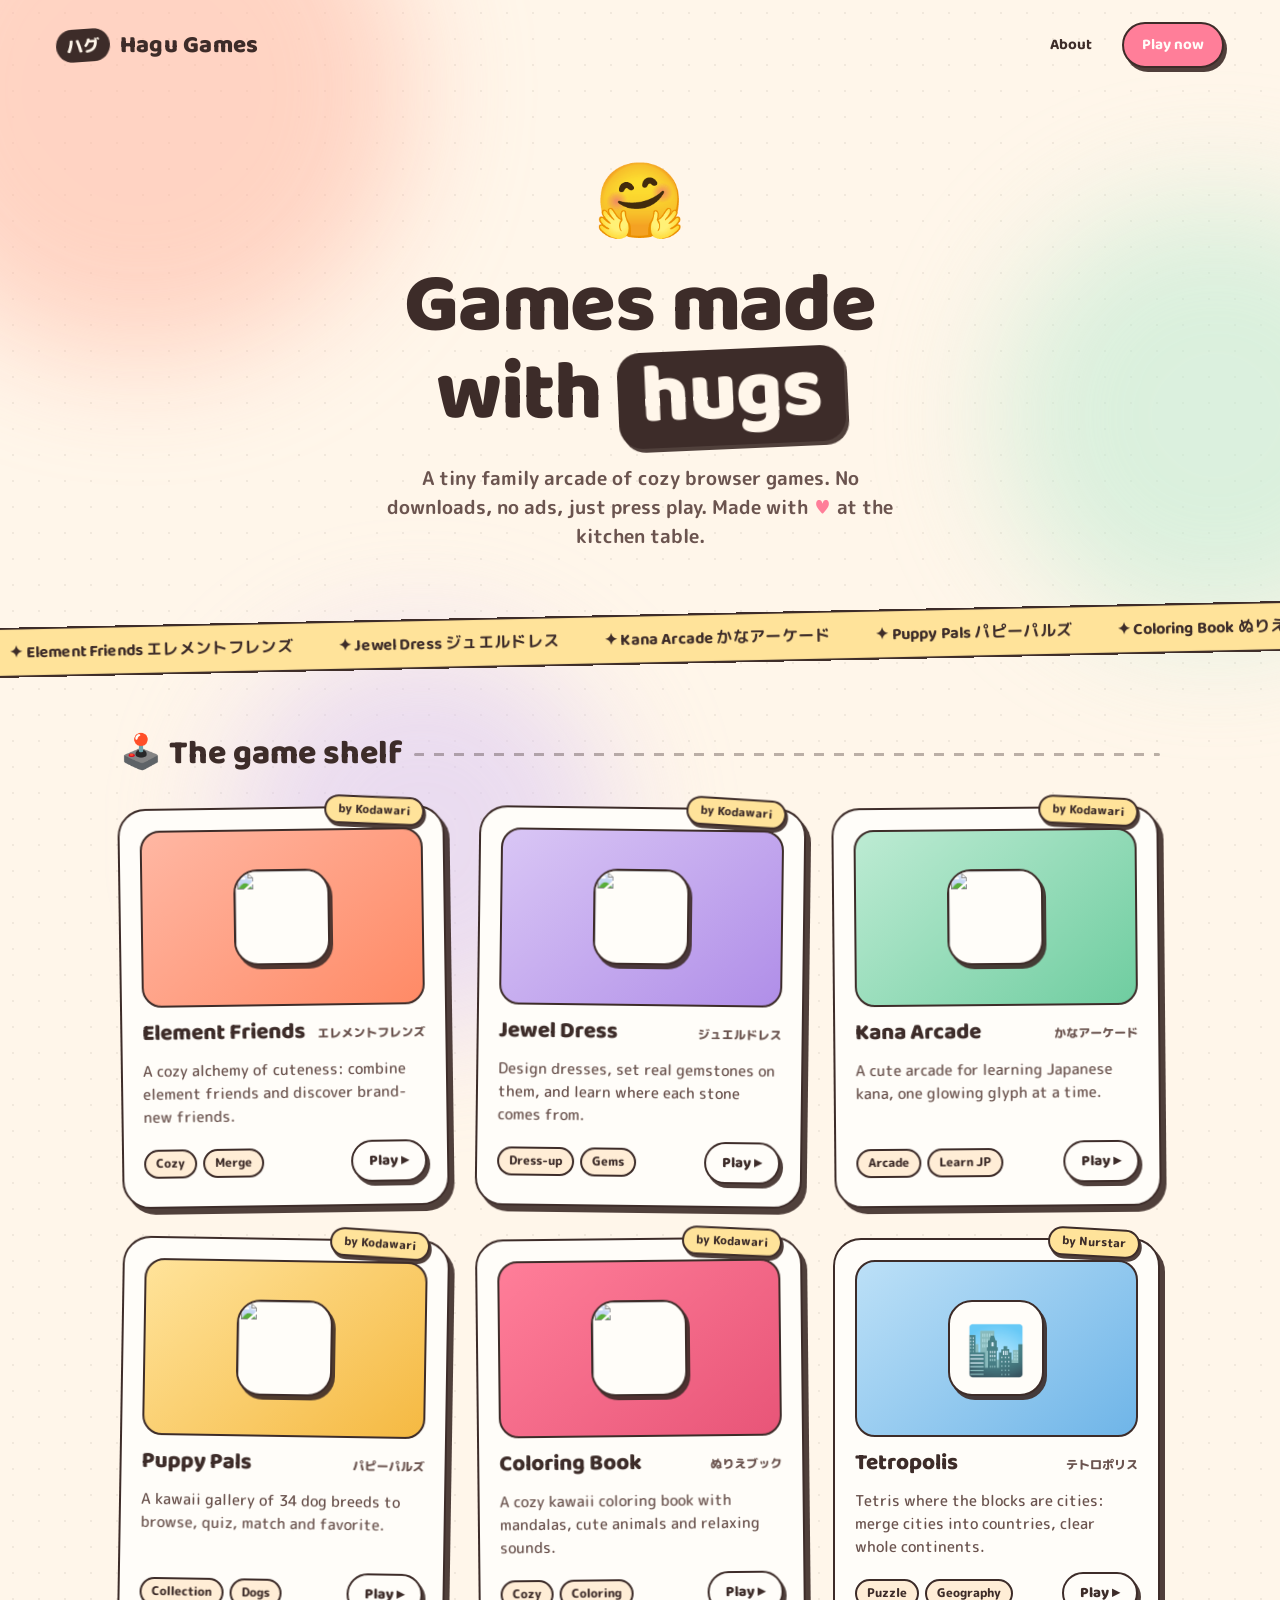
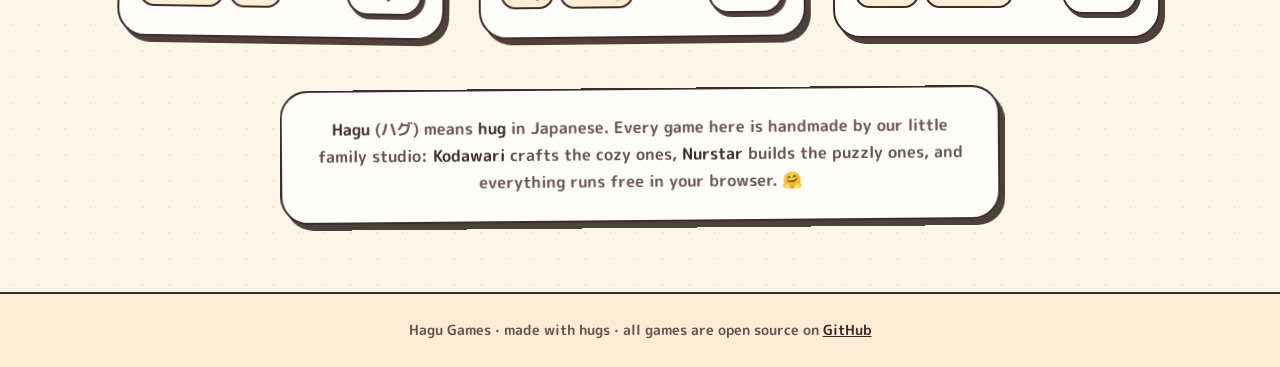
==== index.html @ d83066e5 "Update links for hagu-games repo rename Co-Authored-By: Claude Opus 5.5 <noreply@anthropic.com>" ====
<!DOCTYPE html>
<html lang="en">
<head>
  <meta charset="UTF-8">
  <meta name="viewport" content="width=device-width, initial-scale=1.0">
  <title>Hagu Games: cozy games made with hugs 🤗</title>
  <meta name="description" content="Hagu Games is a cozy arcade of family-made browser games: Element Friends, Jewel Dress, Kana Arcade, Puppy Pals and Tetropolis. Free to play, right in your browser.">
  <link rel="icon" href="data:image/svg+xml,<svg xmlns='http://www.w3.org/2000/svg' viewBox='0 0 100 100'><text y='.9em' font-size='90'>🤗</text></svg>">
  <link rel="preconnect" href="https://fonts.googleapis.com">
  <link rel="preconnect" href="https://fonts.gstatic.com" crossorigin>
  <link href="https://fonts.googleapis.com/css2?family=Baloo+2:wght@500;700;800&family=M+PLUS+Rounded+1c:wght@500;700;800&display=swap" rel="stylesheet">
  <link rel="stylesheet" href="css/style.css">
</head>
<body>
  <div class="blobs" aria-hidden="true">
    <div class="blob blob-1"></div>
    <div class="blob blob-2"></div>
    <div class="blob blob-3"></div>
  </div>

  <header class="site-head">
    <a class="wordmark" href="./">
      <span class="jp">ハグ</span>
      <span class="en">Hagu Games</span>
    </a>
    <nav class="head-links">
      <a class="btn ghost hide-sm" href="#about">About</a>
      <a class="btn primary" href="#games">Play&nbsp;now</a>
    </nav>
  </header>

  <main>
    <section class="hero">
      <span class="mascot" aria-hidden="true">🤗</span>
      <h1>Games made<br>with <span class="hug">hugs</span></h1>
      <p class="tagline">
        A tiny family arcade of cozy browser games. No downloads, no ads,
        just press play. Made with <span class="heart">♥</span> at the kitchen table.
      </p>
    </section>

    <div class="marquee" aria-hidden="true">
      <div class="marquee-track" id="marquee-track">
        <!-- filled by JS, duplicated for a seamless loop -->
      </div>
    </div>

    <section class="shelf" id="games">
      <h2 class="shelf-title">🕹️ The game shelf</h2>
      <div class="grid" id="game-grid">
        <!-- cards rendered by JS from js/games.js -->
      </div>
    </section>

    <section class="about" id="about">
      <div class="bubble">
        <strong>Hagu</strong> (ハグ) means <strong>hug</strong> in Japanese.
        Every game here is handmade by our little family studio:
        <strong>Kodawari</strong> crafts the cozy ones, <strong>Nurstar</strong>
        builds the puzzly ones, and everything runs free in your browser. 🤗
      </div>
    </section>
  </main>

  <footer>
    Hagu Games · made with hugs · all games are open source on
    <a href="https://github.com/NurstarK/hagu-games">GitHub</a>
  </footer>

  <script src="js/games.js"></script>
  <script>
    // Render game cards
    const grid = document.getElementById("game-grid");
    grid.innerHTML = HAGU_GAMES.map(g => `
      <a class="card" href="play.html?g=${g.slug}" aria-label="Play ${g.title}">
        <span class="maker-ribbon">by ${g.maker}</span>
        <div class="card-art ${g.accent}">
          ${g.icon
            ? `<img src="${g.icon}" alt="" loading="lazy" width="96" height="96">`
            : `<div class="emblem" aria-hidden="true">${g.emoji}</div>`}
        </div>
        <div class="card-head">
          <span class="card-title">${g.title}</span>
          <span class="card-jp">${g.jp}</span>
        </div>
        <p class="card-blurb">${g.blurb}</p>
        <div class="card-foot">
          <span class="tags">${g.tags.map(t => `<span class="tag">${t}</span>`).join("")}</span>
          <span class="play-pill">Play ▸</span>
        </div>
      </a>
    `).join("");

    // Marquee: game titles on a loop (duplicated for seamless scroll)
    const names = HAGU_GAMES.map(g => `<span>✦ ${g.title} ${g.jp}</span>`).join("");
    document.getElementById("marquee-track").innerHTML = names + names + names + names;
  </script>
</body>
</html>
---- css/style.css ----
/* ---------------------------------------------------------------
   Hagu Games: kawaii sticker arcade
   Warm paper, cocoa outlines, die-cut sticker cards, bouncy motion
   --------------------------------------------------------------- */

:root {
  --paper: #FFF6EA;
  --paper-deep: #FFEDD6;
  --cocoa: #3D2C29;
  --cocoa-soft: #6B544F;
  --white: #FFFDF9;

  --peach: #FFB7A3;
  --peach-deep: #FF8A66;
  --lilac: #D9C6F5;
  --lilac-deep: #B08EE8;
  --mint: #BDEBD3;
  --mint-deep: #6FCDA0;
  --butter: #FFE39A;
  --butter-deep: #F5B942;
  --sky: #BCE0F7;
  --sky-deep: #6FB5E8;
  --rose: #FF7E99;
  --rose-deep: #E85578;

  --radius-xl: 28px;
  --radius-lg: 20px;
  --radius-md: 14px;

  --font-display: "Baloo 2", "M PLUS Rounded 1c", cursive;
  --font-body: "M PLUS Rounded 1c", "Baloo 2", sans-serif;

  --sticker-border: 2.5px solid var(--cocoa);
  --sticker-shadow: 5px 6px 0 rgba(61, 44, 41, 0.9);
  --sticker-shadow-sm: 3px 4px 0 rgba(61, 44, 41, 0.9);
}

* { margin: 0; padding: 0; box-sizing: border-box; }

html { scroll-behavior: smooth; }

body {
  font-family: var(--font-body);
  background-color: var(--paper);
  color: var(--cocoa);
  min-height: 100vh;
  overflow-x: hidden;
  /* soft dot-grid paper texture */
  background-image:
    radial-gradient(rgba(61, 44, 41, 0.07) 1.2px, transparent 1.2px);
  background-size: 26px 26px;
}

::selection { background: var(--butter); color: var(--cocoa); }

/* ---------- floating pastel blobs (atmosphere) ---------- */
.blobs { position: fixed; inset: 0; pointer-events: none; z-index: 0; }
.blob {
  position: absolute;
  border-radius: 50%;
  filter: blur(60px);
  opacity: 0.55;
  animation: drift 16s ease-in-out infinite alternate;
}
.blob-1 { width: 42vw; height: 42vw; background: var(--peach);  top: -14vw; left: -10vw; }
.blob-2 { width: 34vw; height: 34vw; background: var(--mint);   top: 22vh;  right: -12vw; animation-delay: -5s; }
.blob-3 { width: 30vw; height: 30vw; background: var(--lilac);  bottom: -10vw; left: 18vw;  animation-delay: -9s; }

@keyframes drift {
  from { transform: translate(0, 0) scale(1); }
  to   { transform: translate(4vw, -3vh) scale(1.12); }
}

main, header.site-head, footer { position: relative; z-index: 1; }

/* ---------- header ---------- */
.site-head {
  display: flex;
  align-items: center;
  justify-content: space-between;
  gap: 16px;
  padding: 22px clamp(18px, 5vw, 56px);
}

.wordmark {
  display: inline-flex;
  align-items: baseline;
  gap: 10px;
  text-decoration: none;
  color: var(--cocoa);
}
.wordmark .jp {
  font-family: var(--font-body);
  font-weight: 800;
  font-size: 1.05rem;
  background: var(--cocoa);
  color: var(--paper);
  padding: 4px 10px;
  border-radius: 999px;
  transform: rotate(-4deg);
}
.wordmark .en {
  font-family: var(--font-display);
  font-weight: 800;
  font-size: 1.5rem;
  letter-spacing: 0.01em;
}

.head-links { display: flex; gap: 10px; }

/* ---------- buttons & chips ---------- */
.btn {
  font-family: var(--font-display);
  font-weight: 700;
  font-size: 0.95rem;
  color: var(--cocoa);
  background: var(--white);
  border: var(--sticker-border);
  border-radius: 999px;
  padding: 9px 18px;
  text-decoration: none;
  box-shadow: var(--sticker-shadow-sm);
  cursor: pointer;
  display: inline-flex;
  align-items: center;
  gap: 8px;
  transition: transform 0.14s ease, box-shadow 0.14s ease, background 0.14s ease;
  user-select: none;
}
.btn:hover { transform: translate(-1px, -2px); box-shadow: 5px 6px 0 rgba(61,44,41,0.9); }
.btn:active { transform: translate(2px, 3px); box-shadow: 1px 1px 0 rgba(61,44,41,0.9); }
.btn.primary { background: var(--rose); color: var(--white); }
.btn.ghost { background: transparent; box-shadow: none; border-color: transparent; }
.btn.ghost:hover { border-color: var(--cocoa); background: var(--white); box-shadow: var(--sticker-shadow-sm); }

/* ---------- hero ---------- */
.hero {
  text-align: center;
  padding: clamp(28px, 6vh, 72px) 20px 20px;
}

.hero .mascot {
  font-size: clamp(3rem, 7vw, 4.6rem);
  display: inline-block;
  animation: bounce-in 0.9s cubic-bezier(0.34, 1.56, 0.64, 1) both,
             float 3.4s ease-in-out 1s infinite;
}

.hero h1 {
  font-family: var(--font-display);
  font-weight: 800;
  font-size: clamp(2.6rem, 8vw, 5.2rem);
  line-height: 1.02;
  letter-spacing: -0.015em;
  margin-top: 10px;
}
.hero h1 .hug {
  display: inline-block;
  background: var(--cocoa);
  color: var(--paper);
  padding: 0.04em 0.28em 0.1em;
  border-radius: 0.28em;
  transform: rotate(-2.5deg);
  box-shadow: var(--sticker-shadow-sm);
}

.hero .tagline {
  margin: 18px auto 0;
  max-width: 34rem;
  font-weight: 700;
  font-size: clamp(1rem, 2.4vw, 1.2rem);
  color: var(--cocoa-soft);
}

.hero .tagline .heart { color: var(--rose); }

@keyframes bounce-in {
  0%   { transform: scale(0) rotate(-20deg); opacity: 0; }
  60%  { transform: scale(1.15) rotate(6deg); opacity: 1; }
  100% { transform: scale(1) rotate(0); }
}
@keyframes float {
  0%, 100% { transform: translateY(0) rotate(-2deg); }
  50%      { transform: translateY(-9px) rotate(3deg); }
}

/* ---------- marquee strip ---------- */
.marquee {
  margin: clamp(26px, 5vh, 48px) 0 0;
  border-top: var(--sticker-border);
  border-bottom: var(--sticker-border);
  background: var(--butter);
  overflow: hidden;
  white-space: nowrap;
  transform: rotate(-1.2deg) scale(1.02);
}
.marquee-track {
  display: inline-block;
  padding: 10px 0;
  font-family: var(--font-display);
  font-weight: 700;
  font-size: 1rem;
  animation: scroll-x 26s linear infinite;
}
.marquee-track span { margin: 0 22px; }
@keyframes scroll-x {
  from { transform: translateX(0); }
  to   { transform: translateX(-50%); }
}

/* ---------- game grid ---------- */
.shelf {
  max-width: 1120px;
  margin: 0 auto;
  padding: clamp(36px, 7vh, 72px) clamp(18px, 4vw, 40px) 40px;
}

.shelf-title {
  font-family: var(--font-display);
  font-weight: 800;
  font-size: clamp(1.5rem, 3.4vw, 2.1rem);
  display: flex;
  align-items: center;
  gap: 12px;
  margin-bottom: 26px;
}
.shelf-title::after {
  content: "";
  flex: 1;
  height: 3px;
  border-radius: 3px;
  background: repeating-linear-gradient(90deg, var(--cocoa) 0 10px, transparent 10px 20px);
  opacity: 0.35;
}

.grid {
  display: grid;
  grid-template-columns: repeat(auto-fill, minmax(300px, 1fr));
  gap: clamp(20px, 3vw, 30px);
}

/* ---------- sticker card ---------- */
.card {
  position: relative;
  background: var(--white);
  border: var(--sticker-border);
  border-radius: var(--radius-xl);
  box-shadow: var(--sticker-shadow);
  padding: 20px 20px 22px;
  display: flex;
  flex-direction: column;
  gap: 14px;
  text-decoration: none;
  color: var(--cocoa);
  transition: transform 0.18s cubic-bezier(0.34, 1.56, 0.64, 1), box-shadow 0.18s ease;
  animation: card-in 0.7s cubic-bezier(0.34, 1.56, 0.64, 1) both;
}
.grid .card:nth-child(1) { animation-delay: 0.05s; transform: rotate(-0.8deg); }
.grid .card:nth-child(2) { animation-delay: 0.12s; transform: rotate(0.7deg); }
.grid .card:nth-child(3) { animation-delay: 0.19s; transform: rotate(-0.5deg); }
.grid .card:nth-child(4) { animation-delay: 0.26s; transform: rotate(0.9deg); }
.grid .card:nth-child(5) { animation-delay: 0.33s; transform: rotate(-0.6deg); }

@keyframes card-in {
  from { opacity: 0; translate: 0 26px; scale: 0.94; }
  to   { opacity: 1; translate: 0 0;    scale: 1; }
}

.card:hover {
  transform: translateY(-6px) rotate(0deg) scale(1.015);
  box-shadow: 8px 10px 0 rgba(61, 44, 41, 0.9);
}
.card:hover .card-art img,
.card:hover .card-art .emblem { transform: scale(1.06) rotate(-2deg); }
.card:hover .play-pill { background: var(--rose); color: var(--white); }

.card-art {
  border: var(--sticker-border);
  border-radius: var(--radius-lg);
  aspect-ratio: 16 / 10;
  display: grid;
  place-items: center;
  overflow: hidden;
  position: relative;
}
.card-art.peach  { background: linear-gradient(140deg, var(--peach),  var(--peach-deep)); }
.card-art.lilac  { background: linear-gradient(140deg, var(--lilac),  var(--lilac-deep)); }
.card-art.mint   { background: linear-gradient(140deg, var(--mint),   var(--mint-deep)); }
.card-art.butter { background: linear-gradient(140deg, var(--butter), var(--butter-deep)); }
.card-art.sky    { background: linear-gradient(140deg, var(--sky),    var(--sky-deep)); }
.card-art.rose   { background: linear-gradient(140deg, var(--rose),   var(--rose-deep)); }

.card-art::before { /* subtle shine sweep */
  content: "";
  position: absolute;
  inset: 0;
  background: linear-gradient(115deg, transparent 42%, rgba(255,255,255,0.45) 50%, transparent 58%);
  transform: translateX(-120%);
  transition: transform 0.5s ease;
}
.card:hover .card-art::before { transform: translateX(120%); }

.card-art img {
  width: 96px;
  height: 96px;
  border-radius: 24px;
  border: var(--sticker-border);
  box-shadow: var(--sticker-shadow-sm);
  background: var(--white);
  transition: transform 0.25s cubic-bezier(0.34, 1.56, 0.64, 1);
}
.card-art .emblem {
  width: 96px;
  height: 96px;
  border-radius: 24px;
  border: var(--sticker-border);
  box-shadow: var(--sticker-shadow-sm);
  background: var(--white);
  display: grid;
  place-items: center;
  font-size: 3rem;
  transition: transform 0.25s cubic-bezier(0.34, 1.56, 0.64, 1);
}

.card-head { display: flex; align-items: baseline; justify-content: space-between; gap: 10px; }
.card-title {
  font-family: var(--font-display);
  font-weight: 800;
  font-size: 1.4rem;
  line-height: 1.1;
}
.card-jp {
  font-size: 0.78rem;
  font-weight: 800;
  color: var(--cocoa-soft);
  white-space: nowrap;
}

.card-blurb {
  font-size: 0.93rem;
  font-weight: 500;
  line-height: 1.55;
  color: var(--cocoa-soft);
  flex: 1;
}

.card-foot { display: flex; align-items: center; justify-content: space-between; gap: 10px; }

.tags { display: flex; gap: 6px; flex-wrap: wrap; }
.tag {
  font-size: 0.72rem;
  font-weight: 800;
  padding: 4px 10px;
  border-radius: 999px;
  border: 2px solid var(--cocoa);
  background: var(--paper-deep);
}

.play-pill {
  font-family: var(--font-display);
  font-weight: 800;
  font-size: 0.92rem;
  border: var(--sticker-border);
  border-radius: 999px;
  padding: 7px 16px;
  background: var(--white);
  box-shadow: var(--sticker-shadow-sm);
  transition: background 0.15s ease, color 0.15s ease;
  white-space: nowrap;
}

.maker-ribbon {
  position: absolute;
  top: -12px;
  right: 18px;
  font-size: 0.72rem;
  font-weight: 800;
  padding: 4px 12px;
  border-radius: 999px;
  border: 2px solid var(--cocoa);
  background: var(--butter);
  box-shadow: 2px 3px 0 rgba(61,44,41,0.9);
  transform: rotate(3deg);
}

/* ---------- about strip ---------- */
.about {
  max-width: 760px;
  margin: 0 auto;
  padding: 10px 20px 70px;
  text-align: center;
}
.about .bubble {
  display: inline-block;
  background: var(--white);
  border: var(--sticker-border);
  border-radius: var(--radius-xl);
  box-shadow: var(--sticker-shadow);
  padding: 24px 30px;
  font-weight: 700;
  line-height: 1.7;
  color: var(--cocoa-soft);
  transform: rotate(-0.5deg);
}
.about .bubble strong { color: var(--cocoa); }

/* ---------- footer ---------- */
footer {
  border-top: var(--sticker-border);
  background: var(--paper-deep);
  padding: 26px 20px;
  text-align: center;
  font-weight: 700;
  font-size: 0.9rem;
  color: var(--cocoa-soft);
}
footer a { color: var(--cocoa); }

/* =========================================================
   PLAYER PAGE
   ========================================================= */
.player-body {
  display: flex;
  flex-direction: column;
  height: 100vh;
  height: 100dvh;
  background: var(--paper);
}

.player-bar {
  display: flex;
  align-items: center;
  gap: 14px;
  padding: 10px clamp(12px, 3vw, 24px);
  border-bottom: var(--sticker-border);
  background: var(--paper-deep);
  flex-wrap: wrap;
}
.player-bar .spacer { flex: 1; }
.player-bar .now-playing {
  display: flex;
  align-items: baseline;
  gap: 10px;
  min-width: 0;
}
.player-bar .now-playing .t {
  font-family: var(--font-display);
  font-weight: 800;
  font-size: 1.15rem;
  white-space: nowrap;
  overflow: hidden;
  text-overflow: ellipsis;
}
.player-bar .now-playing .jp {
  font-size: 0.78rem;
  font-weight: 800;
  color: var(--cocoa-soft);
  white-space: nowrap;
}

.player-stage {
  flex: 1;
  padding: clamp(8px, 1.6vw, 18px);
  display: flex;
}
.player-frame-wrap {
  flex: 1;
  border: var(--sticker-border);
  border-radius: var(--radius-lg);
  overflow: hidden;
  background: var(--white);
  box-shadow: var(--sticker-shadow);
  position: relative;
}
.player-frame-wrap iframe {
  position: absolute;
  inset: 0;
  width: 100%;
  height: 100%;
  border: 0;
}

.player-loading {
  position: absolute;
  inset: 0;
  display: grid;
  place-items: center;
  background: var(--paper);
  font-family: var(--font-display);
  font-weight: 800;
  font-size: 1.1rem;
  gap: 0;
  transition: opacity 0.4s ease;
}
.player-loading.done { opacity: 0; pointer-events: none; }
.player-loading .spin {
  font-size: 2.4rem;
  display: inline-block;
  animation: float 1.6s ease-in-out infinite;
  margin-right: 10px;
}

/* ---------- misc / responsive ---------- */
@media (max-width: 560px) {
  .head-links .hide-sm { display: none; }
  .maker-ribbon { right: 12px; }
}

@media (prefers-reduced-motion: reduce) {
  *, *::before, *::after {
    animation-duration: 0.01ms !important;
    animation-iteration-count: 1 !important;
    transition-duration: 0.01ms !important;
  }
}
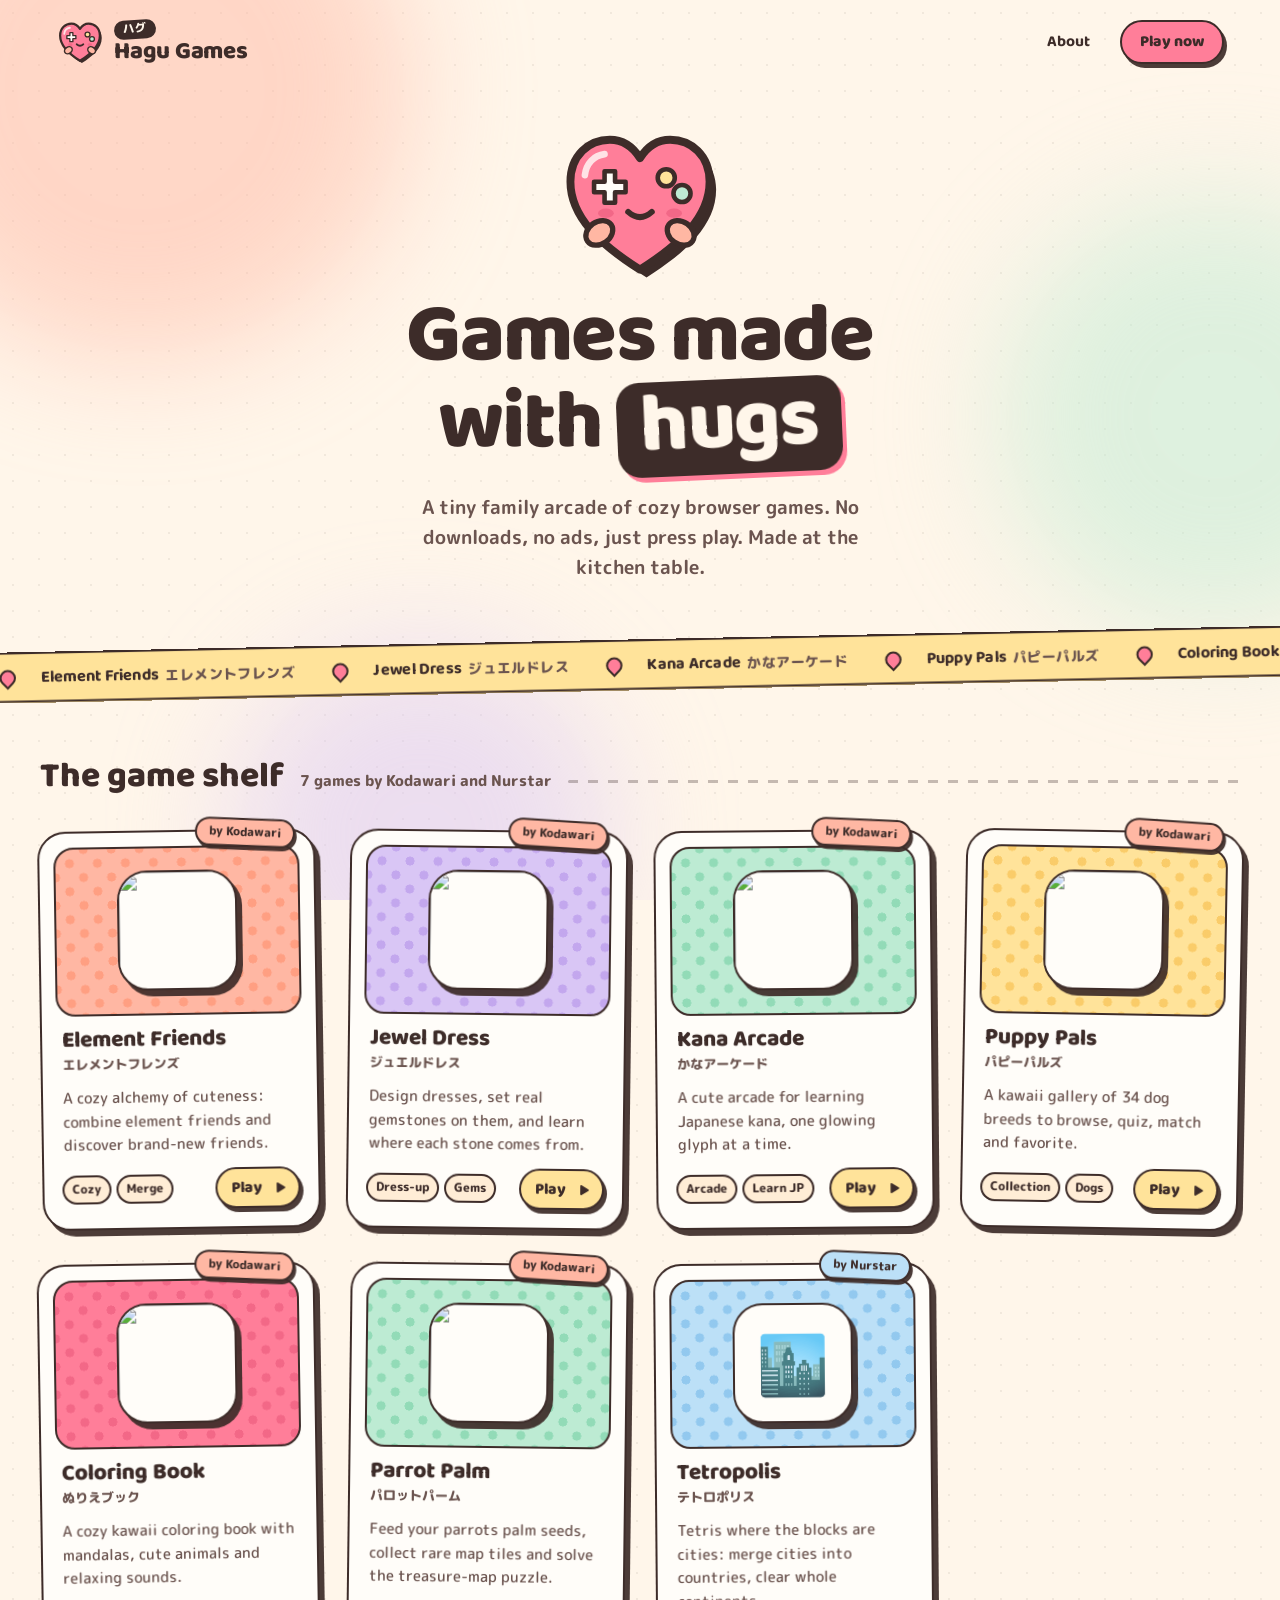
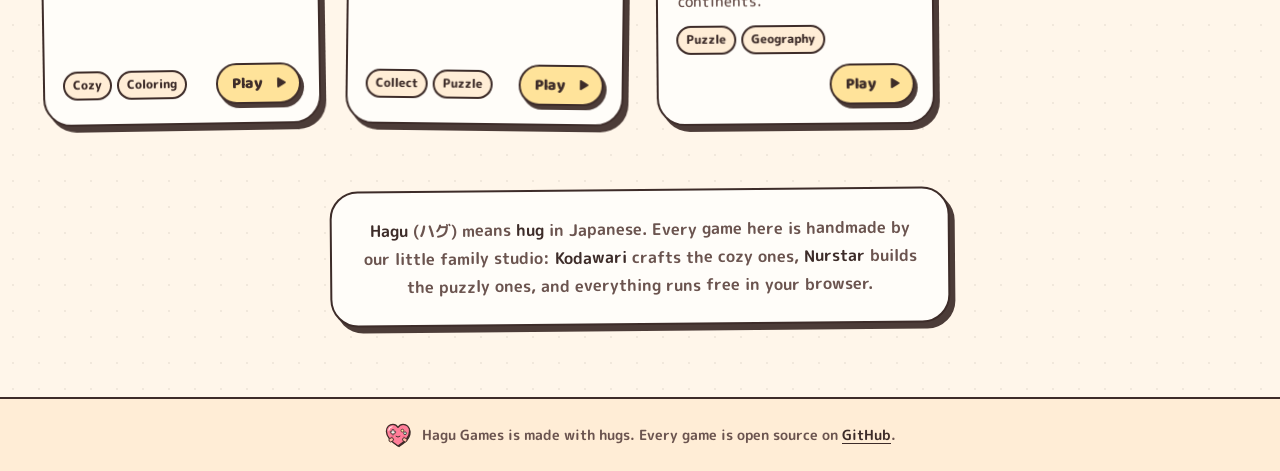
==== commit 7ea5282d: "Redesign the lobby around the new mark Logo lockup in the header and hero, polka-dot card art with b" ====
--- a/index.html
+++ b/index.html
@@ -3,15 +3,35 @@
 <head>
   <meta charset="UTF-8">
   <meta name="viewport" content="width=device-width, initial-scale=1.0">
-  <title>Hagu Games: cozy games made with hugs 🤗</title>
-  <meta name="description" content="Hagu Games is a cozy arcade of family-made browser games: Element Friends, Jewel Dress, Kana Arcade, Puppy Pals and Tetropolis. Free to play, right in your browser.">
-  <link rel="icon" href="data:image/svg+xml,<svg xmlns='http://www.w3.org/2000/svg' viewBox='0 0 100 100'><text y='.9em' font-size='90'>🤗</text></svg>">
+  <title>Hagu Games: cozy games made with hugs</title>
+  <meta name="description" content="Hagu Games is a cozy arcade of family-made browser games: Element Friends, Jewel Dress, Kana Arcade, Puppy Pals, Coloring Book, Parrot Palm and Tetropolis. Free to play, right in your browser.">
+  <meta name="theme-color" content="#FFF6EA">
+  <link rel="canonical" href="https://hagugames.com/">
+
+  <meta property="og:type" content="website">
+  <meta property="og:site_name" content="Hagu Games">
+  <meta property="og:title" content="Hagu Games: cozy games made with hugs">
+  <meta property="og:description" content="A tiny family arcade of cozy browser games. No downloads, no ads, just press play.">
+  <meta property="og:url" content="https://hagugames.com/">
+  <meta property="og:image" content="https://hagugames.com/img/og.png">
+  <meta property="og:image:width" content="1200">
+  <meta property="og:image:height" content="630">
+  <meta name="twitter:card" content="summary_large_image">
+
+  <link rel="icon" href="img/favicon.svg" type="image/svg+xml">
+  <link rel="icon" href="img/favicon-32.png" sizes="32x32" type="image/png">
+  <link rel="apple-touch-icon" href="img/apple-touch-icon.png">
+  <link rel="manifest" href="site.webmanifest">
+
   <link rel="preconnect" href="https://fonts.googleapis.com">
   <link rel="preconnect" href="https://fonts.gstatic.com" crossorigin>
-  <link href="https://fonts.googleapis.com/css2?family=Baloo+2:wght@500;700;800&family=M+PLUS+Rounded+1c:wght@500;700;800&display=swap" rel="stylesheet">
+  <link href="https://fonts.googleapis.com/css2?family=Baloo+2:wght@700;800&family=M+PLUS+Rounded+1c:wght@500;700;800&display=swap" rel="stylesheet">
   <link rel="stylesheet" href="css/style.css">
+  <link rel="preload" href="img/logo.svg" as="image" type="image/svg+xml">
 </head>
 <body>
+  <a class="skip-link" href="#games">Skip to the games</a>
+
   <div class="blobs" aria-hidden="true">
     <div class="blob blob-1"></div>
     <div class="blob blob-2"></div>
@@ -19,81 +39,100 @@
   </div>
 
   <header class="site-head">
-    <a class="wordmark" href="./">
-      <span class="jp">ハグ</span>
-      <span class="en">Hagu Games</span>
+    <a class="lockup" href="./" aria-label="Hagu Games home">
+      <img class="lockup-mark" src="img/logo.svg" alt="" width="48" height="48">
+      <span class="lockup-text">
+        <span class="lockup-jp" lang="ja">ハグ</span>
+        <span class="lockup-en">Hagu Games</span>
+      </span>
     </a>
-    <nav class="head-links">
+    <nav class="head-links" aria-label="Main">
       <a class="btn ghost hide-sm" href="#about">About</a>
-      <a class="btn primary" href="#games">Play&nbsp;now</a>
+      <a class="btn primary" href="#games">Play now</a>
     </nav>
   </header>
 
   <main>
-    <section class="hero">
-      <span class="mascot" aria-hidden="true">🤗</span>
-      <h1>Games made<br>with <span class="hug">hugs</span></h1>
+    <section class="hero" aria-labelledby="hero-title">
+      <img class="hero-mark" src="img/logo.svg" alt="The Hagu mark: a heart-shaped game controller giving a hug" width="168" height="168">
+      <h1 id="hero-title">Games made<br>with <span class="hug">hugs</span></h1>
       <p class="tagline">
         A tiny family arcade of cozy browser games. No downloads, no ads,
-        just press play. Made with <span class="heart">♥</span> at the kitchen table.
+        just press play. Made at the kitchen table.
       </p>
     </section>
 
-    <div class="marquee" aria-hidden="true">
-      <div class="marquee-track" id="marquee-track">
-        <!-- filled by JS, duplicated for a seamless loop -->
+    <div class="marquee-wrap" aria-hidden="true">
+      <div class="marquee">
+        <div class="marquee-track" id="marquee-track"></div>
       </div>
     </div>
 
-    <section class="shelf" id="games">
-      <h2 class="shelf-title">🕹️ The game shelf</h2>
-      <div class="grid" id="game-grid">
-        <!-- cards rendered by JS from js/games.js -->
+    <section class="shelf" id="games" aria-labelledby="shelf-title" tabindex="-1">
+      <div class="shelf-head">
+        <h2 class="shelf-title" id="shelf-title">The game shelf</h2>
+        <p class="shelf-count" id="shelf-count"></p>
       </div>
+      <ul class="grid" id="game-grid" role="list"></ul>
+      <noscript>
+        <p class="bubble noscript">The game shelf needs JavaScript to load. Turn it on and refresh to see the games.</p>
+      </noscript>
     </section>
 
-    <section class="about" id="about">
+    <section class="about" id="about" aria-label="About Hagu Games">
       <div class="bubble">
-        <strong>Hagu</strong> (ハグ) means <strong>hug</strong> in Japanese.
-        Every game here is handmade by our little family studio:
-        <strong>Kodawari</strong> crafts the cozy ones, <strong>Nurstar</strong>
-        builds the puzzly ones, and everything runs free in your browser. 🤗
+        <p>
+          <strong>Hagu</strong> (<span lang="ja">ハグ</span>) means <strong>hug</strong> in Japanese.
+          Every game here is handmade by our little family studio:
+          <strong>Kodawari</strong> crafts the cozy ones, <strong>Nurstar</strong>
+          builds the puzzly ones, and everything runs free in your browser.
+        </p>
       </div>
     </section>
   </main>
 
-  <footer>
-    Hagu Games · made with hugs · all games are open source on
-    <a href="https://github.com/NurstarK/hagu-games">GitHub</a>
+  <footer class="site-foot">
+    <img src="img/logo.svg" alt="" width="28" height="28" loading="lazy">
+    <p>Hagu Games is made with hugs. Every game is open source on
+      <a href="https://github.com/NurstarK/hagu-games">GitHub</a>.</p>
   </footer>
 
   <script src="js/games.js"></script>
   <script>
-    // Render game cards
-    const grid = document.getElementById("game-grid");
-    grid.innerHTML = HAGU_GAMES.map(g => `
-      <a class="card" href="play.html?g=${g.slug}" aria-label="Play ${g.title}">
-        <span class="maker-ribbon">by ${g.maker}</span>
-        <div class="card-art ${g.accent}">
-          ${g.icon
-            ? `<img src="${g.icon}" alt="" loading="lazy" width="96" height="96">`
-            : `<div class="emblem" aria-hidden="true">${g.emoji}</div>`}
-        </div>
-        <div class="card-head">
-          <span class="card-title">${g.title}</span>
-          <span class="card-jp">${g.jp}</span>
-        </div>
-        <p class="card-blurb">${g.blurb}</p>
-        <div class="card-foot">
-          <span class="tags">${g.tags.map(t => `<span class="tag">${t}</span>`).join("")}</span>
-          <span class="play-pill">Play ▸</span>
-        </div>
-      </a>
+    const esc = s => String(s).replace(/[&<>"']/g, c => ({ "&": "&amp;", "<": "&lt;", ">": "&gt;", '"': "&quot;", "'": "&#39;" }[c]));
+
+    // Render game cards from the registry
+    document.getElementById("game-grid").innerHTML = HAGU_GAMES.map(g => `
+      <li class="card-slot">
+        <a class="card accent-${esc(g.accent)}" href="play.html?g=${encodeURIComponent(g.slug)}">
+          <span class="maker-ribbon maker-${esc(g.maker.toLowerCase())}">by ${esc(g.maker)}</span>
+          <span class="card-art" aria-hidden="true">
+            ${g.icon
+              ? `<img src="${esc(g.icon)}" alt="" loading="lazy" decoding="async" width="120" height="120">`
+              : `<span class="emblem">${esc(g.emoji || "")}</span>`}
+          </span>
+          <span class="card-head">
+            <span class="card-title">${esc(g.title)}</span>
+            <span class="card-jp" lang="ja">${esc(g.jp)}</span>
+          </span>
+          <span class="card-blurb">${esc(g.blurb)}</span>
+          <span class="card-foot">
+            <span class="tags">${g.tags.map(t => `<span class="tag">${esc(t)}</span>`).join("")}</span>
+            <span class="play-pill">Play<span class="visually-hidden"> ${esc(g.title)}</span>
+              <svg viewBox="0 0 12 12" width="12" height="12" aria-hidden="true"><path d="M3 1.8 10 6 3 10.2Z" fill="currentColor" stroke="currentColor" stroke-width="1.6" stroke-linejoin="round"/></svg>
+            </span>
+          </span>
+        </a>
+      </li>
     `).join("");
 
-    // Marquee: game titles on a loop (duplicated for seamless scroll)
-    const names = HAGU_GAMES.map(g => `<span>✦ ${g.title} ${g.jp}</span>`).join("");
-    document.getElementById("marquee-track").innerHTML = names + names + names + names;
+    const makers = [...new Set(HAGU_GAMES.map(g => g.maker))];
+    document.getElementById("shelf-count").textContent =
+      `${HAGU_GAMES.length} games by ${makers.join(" and ")}`;
+
+    // Marquee: game titles on a loop (two copies for a seamless scroll)
+    const names = HAGU_GAMES.map(g => `<span>${esc(g.title)} <span lang="ja">${esc(g.jp)}</span></span>`).join("");
+    document.getElementById("marquee-track").innerHTML = `<span class="run">${names}</span><span class="run">${names}</span>`;
   </script>
 </body>
 </html>
--- a/css/style.css
+++ b/css/style.css
@@ -27,123 +27,176 @@
   --radius-lg: 20px;
   --radius-md: 14px;
 
-  --font-display: "Baloo 2", "M PLUS Rounded 1c", cursive;
-  --font-body: "M PLUS Rounded 1c", "Baloo 2", sans-serif;
-
+  --font-display: "Baloo 2", "M PLUS Rounded 1c", "Arial Rounded MT Bold", system-ui, sans-serif;
+  --font-body: "M PLUS Rounded 1c", "Baloo 2", "Hiragino Maru Gothic ProN", system-ui, sans-serif;
+
+  --ink: 61, 44, 41; /* cocoa as rgb for shadows */
   --sticker-border: 2.5px solid var(--cocoa);
-  --sticker-shadow: 5px 6px 0 rgba(61, 44, 41, 0.9);
-  --sticker-shadow-sm: 3px 4px 0 rgba(61, 44, 41, 0.9);
+  --sticker-shadow: 5px 6px 0 rgba(var(--ink), 0.92);
+  --sticker-shadow-sm: 3px 4px 0 rgba(var(--ink), 0.92);
+  --sticker-shadow-lg: 8px 10px 0 rgba(var(--ink), 0.92);
+
+  --bounce: cubic-bezier(0.34, 1.56, 0.64, 1);
 }
 
 * { margin: 0; padding: 0; box-sizing: border-box; }
 
-html { scroll-behavior: smooth; }
+html { scroll-behavior: smooth; overflow-x: clip; }
 
 body {
   font-family: var(--font-body);
   background-color: var(--paper);
   color: var(--cocoa);
   min-height: 100vh;
-  overflow-x: hidden;
+  overflow-x: clip;
+  -webkit-font-smoothing: antialiased;
   /* soft dot-grid paper texture */
-  background-image:
-    radial-gradient(rgba(61, 44, 41, 0.07) 1.2px, transparent 1.2px);
+  background-image: radial-gradient(rgba(var(--ink), 0.07) 1.2px, transparent 1.2px);
   background-size: 26px 26px;
 }
 
+img, svg { display: block; }
+
 ::selection { background: var(--butter); color: var(--cocoa); }
 
+/* ---------- focus & a11y helpers ---------- */
+:focus-visible {
+  outline: 3px dashed var(--cocoa);
+  outline-offset: 4px;
+  border-radius: 12px;
+}
+.shelf:focus { outline: none; }
+
+.visually-hidden {
+  position: absolute !important;
+  width: 1px; height: 1px;
+  overflow: hidden;
+  clip: rect(0 0 0 0);
+  white-space: nowrap;
+}
+
+.skip-link {
+  position: absolute;
+  left: 16px;
+  top: -60px;
+  z-index: 10;
+  font-family: var(--font-display);
+  font-weight: 800;
+  background: var(--butter);
+  color: var(--cocoa);
+  border: var(--sticker-border);
+  border-radius: 999px;
+  padding: 8px 16px;
+  box-shadow: var(--sticker-shadow-sm);
+  text-decoration: none;
+}
+.skip-link:focus { top: 14px; }
+
 /* ---------- floating pastel blobs (atmosphere) ---------- */
-.blobs { position: fixed; inset: 0; pointer-events: none; z-index: 0; }
+.blobs { position: fixed; inset: 0; pointer-events: none; z-index: 0; overflow: hidden; }
 .blob {
   position: absolute;
   border-radius: 50%;
   filter: blur(60px);
-  opacity: 0.55;
-  animation: drift 16s ease-in-out infinite alternate;
-}
-.blob-1 { width: 42vw; height: 42vw; background: var(--peach);  top: -14vw; left: -10vw; }
-.blob-2 { width: 34vw; height: 34vw; background: var(--mint);   top: 22vh;  right: -12vw; animation-delay: -5s; }
-.blob-3 { width: 30vw; height: 30vw; background: var(--lilac);  bottom: -10vw; left: 18vw;  animation-delay: -9s; }
+  opacity: 0.5;
+  animation: drift 18s ease-in-out infinite alternate;
+}
+.blob-1 { width: 42vw; height: 42vw; background: var(--peach); top: -14vw; left: -10vw; }
+.blob-2 { width: 34vw; height: 34vw; background: var(--mint);  top: 22vh;  right: -12vw; animation-delay: -5s; }
+.blob-3 { width: 30vw; height: 30vw; background: var(--lilac); bottom: -10vw; left: 18vw; animation-delay: -9s; }
 
 @keyframes drift {
   from { transform: translate(0, 0) scale(1); }
   to   { transform: translate(4vw, -3vh) scale(1.12); }
 }
 
-main, header.site-head, footer { position: relative; z-index: 1; }
-
-/* ---------- header ---------- */
+main, .site-head, .site-foot { position: relative; z-index: 1; }
+
+/* ---------- header lockup ---------- */
 .site-head {
   display: flex;
   align-items: center;
   justify-content: space-between;
   gap: 16px;
-  padding: 22px clamp(18px, 5vw, 56px);
-}
-
-.wordmark {
+  padding: 18px clamp(16px, 5vw, 56px);
+}
+
+.lockup {
   display: inline-flex;
-  align-items: baseline;
+  align-items: center;
   gap: 10px;
   text-decoration: none;
   color: var(--cocoa);
 }
-.wordmark .jp {
+.lockup-mark {
+  width: 48px;
+  height: 48px;
+  transition: transform 0.25s var(--bounce);
+}
+.lockup:hover .lockup-mark { transform: rotate(-8deg) scale(1.08); }
+.lockup-text { display: flex; flex-direction: column; align-items: flex-start; line-height: 1; }
+.lockup-jp {
   font-family: var(--font-body);
   font-weight: 800;
-  font-size: 1.05rem;
+  font-size: 0.72rem;
   background: var(--cocoa);
   color: var(--paper);
-  padding: 4px 10px;
+  padding: 3px 9px 4px;
   border-radius: 999px;
   transform: rotate(-4deg);
-}
-.wordmark .en {
+  margin-bottom: 2px;
+}
+.lockup-en {
   font-family: var(--font-display);
   font-weight: 800;
   font-size: 1.5rem;
-  letter-spacing: 0.01em;
+  letter-spacing: -0.01em;
 }
 
 .head-links { display: flex; gap: 10px; }
 
-/* ---------- buttons & chips ---------- */
+/* ---------- buttons ---------- */
 .btn {
   font-family: var(--font-display);
   font-weight: 700;
-  font-size: 0.95rem;
+  font-size: 0.98rem;
+  line-height: 1;
   color: var(--cocoa);
   background: var(--white);
   border: var(--sticker-border);
   border-radius: 999px;
-  padding: 9px 18px;
+  padding: 10px 18px;
+  min-height: 44px;
   text-decoration: none;
   box-shadow: var(--sticker-shadow-sm);
   cursor: pointer;
   display: inline-flex;
   align-items: center;
+  justify-content: center;
   gap: 8px;
-  transition: transform 0.14s ease, box-shadow 0.14s ease, background 0.14s ease;
+  transition: transform 0.14s ease, box-shadow 0.14s ease, background-color 0.14s ease;
   user-select: none;
-}
-.btn:hover { transform: translate(-1px, -2px); box-shadow: 5px 6px 0 rgba(61,44,41,0.9); }
-.btn:active { transform: translate(2px, 3px); box-shadow: 1px 1px 0 rgba(61,44,41,0.9); }
-.btn.primary { background: var(--rose); color: var(--white); }
+  white-space: nowrap;
+}
+.btn:hover { transform: translate(-1px, -2px); box-shadow: var(--sticker-shadow); }
+.btn:active { transform: translate(2px, 3px); box-shadow: 1px 1px 0 rgba(var(--ink), 0.92); }
+.btn:focus-visible { outline-offset: 5px; border-radius: 999px; }
+/* cocoa text on rose: 5.9:1 contrast (white on rose was 2.3:1) */
+.btn.primary { background: var(--rose); color: var(--cocoa); font-weight: 800; }
 .btn.ghost { background: transparent; box-shadow: none; border-color: transparent; }
 .btn.ghost:hover { border-color: var(--cocoa); background: var(--white); box-shadow: var(--sticker-shadow-sm); }
 
 /* ---------- hero ---------- */
 .hero {
   text-align: center;
-  padding: clamp(28px, 6vh, 72px) 20px 20px;
-}
-
-.hero .mascot {
-  font-size: clamp(3rem, 7vw, 4.6rem);
-  display: inline-block;
-  animation: bounce-in 0.9s cubic-bezier(0.34, 1.56, 0.64, 1) both,
-             float 3.4s ease-in-out 1s infinite;
+  padding: clamp(16px, 4vh, 48px) 20px 8px;
+}
+
+.hero-mark {
+  width: clamp(120px, 18vw, 168px);
+  height: auto;
+  margin: 0 auto;
+  animation: bounce-in 0.9s var(--bounce) both, float 4s ease-in-out 1s infinite;
 }
 
 .hero h1 {
@@ -151,270 +204,329 @@
   font-weight: 800;
   font-size: clamp(2.6rem, 8vw, 5.2rem);
   line-height: 1.02;
-  letter-spacing: -0.015em;
-  margin-top: 10px;
+  letter-spacing: -0.02em;
+  margin-top: 6px;
+  text-wrap: balance;
 }
 .hero h1 .hug {
   display: inline-block;
   background: var(--cocoa);
   color: var(--paper);
-  padding: 0.04em 0.28em 0.1em;
+  padding: 0.02em 0.28em 0.1em;
   border-radius: 0.28em;
   transform: rotate(-2.5deg);
-  box-shadow: var(--sticker-shadow-sm);
+  box-shadow: 4px 5px 0 var(--rose);
 }
 
 .hero .tagline {
   margin: 18px auto 0;
-  max-width: 34rem;
+  max-width: 32rem;
   font-weight: 700;
-  font-size: clamp(1rem, 2.4vw, 1.2rem);
+  font-size: clamp(1rem, 2.4vw, 1.18rem);
+  line-height: 1.6;
   color: var(--cocoa-soft);
-}
-
-.hero .tagline .heart { color: var(--rose); }
+  text-wrap: pretty;
+}
 
 @keyframes bounce-in {
   0%   { transform: scale(0) rotate(-20deg); opacity: 0; }
-  60%  { transform: scale(1.15) rotate(6deg); opacity: 1; }
+  60%  { transform: scale(1.12) rotate(6deg); opacity: 1; }
   100% { transform: scale(1) rotate(0); }
 }
 @keyframes float {
-  0%, 100% { transform: translateY(0) rotate(-2deg); }
-  50%      { transform: translateY(-9px) rotate(3deg); }
+  0%, 100% { transform: translateY(0) rotate(-3deg); }
+  50%      { transform: translateY(-8px) rotate(3deg); }
 }
 
 /* ---------- marquee strip ---------- */
+.marquee-wrap {
+  overflow: hidden; /* contains the tilted strip: no sideways page scroll */
+  padding: 14px 0;
+  margin-top: clamp(22px, 4vh, 40px);
+}
 .marquee {
-  margin: clamp(26px, 5vh, 48px) 0 0;
   border-top: var(--sticker-border);
   border-bottom: var(--sticker-border);
   background: var(--butter);
   overflow: hidden;
   white-space: nowrap;
-  transform: rotate(-1.2deg) scale(1.02);
+  transform: rotate(-1.2deg) scale(1.03);
 }
 .marquee-track {
-  display: inline-block;
+  display: inline-flex;
   padding: 10px 0;
   font-family: var(--font-display);
   font-weight: 700;
   font-size: 1rem;
-  animation: scroll-x 26s linear infinite;
-}
-.marquee-track span { margin: 0 22px; }
+  animation: scroll-x 34s linear infinite;
+}
+.marquee-track .run { display: inline-flex; }
+.marquee-track .run > span { display: inline-flex; align-items: center; gap: 6px; margin: 0 18px; }
+.marquee-track .run > span::before {
+  content: "";
+  width: 12px; height: 12px;
+  margin-right: 18px;
+  background: var(--rose);
+  border: 2px solid var(--cocoa);
+  border-radius: 50% 50% 50% 0;
+  transform: rotate(-45deg);
+}
+.marquee-track [lang="ja"] { font-family: var(--font-body); font-weight: 800; font-size: 0.85em; color: var(--cocoa-soft); }
 @keyframes scroll-x {
   from { transform: translateX(0); }
   to   { transform: translateX(-50%); }
 }
 
-/* ---------- game grid ---------- */
+/* ---------- game shelf ---------- */
 .shelf {
-  max-width: 1120px;
+  max-width: 1280px;
   margin: 0 auto;
-  padding: clamp(36px, 7vh, 72px) clamp(18px, 4vw, 40px) 40px;
-}
-
+  padding: clamp(30px, 6vh, 64px) clamp(16px, 4vw, 40px) 40px;
+}
+
+.shelf-head {
+  display: flex;
+  align-items: baseline;
+  flex-wrap: wrap;
+  gap: 4px 16px;
+  margin-bottom: 34px;
+}
 .shelf-title {
   font-family: var(--font-display);
   font-weight: 800;
-  font-size: clamp(1.5rem, 3.4vw, 2.1rem);
-  display: flex;
-  align-items: center;
-  gap: 12px;
-  margin-bottom: 26px;
-}
-.shelf-title::after {
+  font-size: clamp(1.6rem, 3.4vw, 2.2rem);
+  line-height: 1.1;
+}
+.shelf-count {
+  font-weight: 800;
+  font-size: 0.95rem;
+  color: var(--cocoa-soft);
+  flex: 1;
+  display: flex;
+  align-items: center;
+  gap: 16px;
+}
+.shelf-count::after {
   content: "";
   flex: 1;
+  min-width: 24px;
   height: 3px;
   border-radius: 3px;
   background: repeating-linear-gradient(90deg, var(--cocoa) 0 10px, transparent 10px 20px);
-  opacity: 0.35;
+  opacity: 0.3;
 }
 
 .grid {
+  list-style: none;
   display: grid;
-  grid-template-columns: repeat(auto-fill, minmax(300px, 1fr));
-  gap: clamp(20px, 3vw, 30px);
-}
+  grid-template-columns: repeat(auto-fill, minmax(min(100%, 248px), 1fr));
+  gap: clamp(26px, 3vw, 34px) clamp(20px, 2.6vw, 30px);
+}
+.card-slot { display: flex; }
 
 /* ---------- sticker card ---------- */
 .card {
+  --tilt: 0deg;
+  --accent: var(--peach);
+  --accent-deep: var(--peach-deep);
   position: relative;
+  flex: 1;
   background: var(--white);
   border: var(--sticker-border);
   border-radius: var(--radius-xl);
   box-shadow: var(--sticker-shadow);
-  padding: 20px 20px 22px;
+  padding: 14px 14px 18px;
   display: flex;
   flex-direction: column;
-  gap: 14px;
+  gap: 12px;
   text-decoration: none;
   color: var(--cocoa);
-  transition: transform 0.18s cubic-bezier(0.34, 1.56, 0.64, 1), box-shadow 0.18s ease;
-  animation: card-in 0.7s cubic-bezier(0.34, 1.56, 0.64, 1) both;
-}
-.grid .card:nth-child(1) { animation-delay: 0.05s; transform: rotate(-0.8deg); }
-.grid .card:nth-child(2) { animation-delay: 0.12s; transform: rotate(0.7deg); }
-.grid .card:nth-child(3) { animation-delay: 0.19s; transform: rotate(-0.5deg); }
-.grid .card:nth-child(4) { animation-delay: 0.26s; transform: rotate(0.9deg); }
-.grid .card:nth-child(5) { animation-delay: 0.33s; transform: rotate(-0.6deg); }
+  transform: rotate(var(--tilt));
+  transition: transform 0.2s var(--bounce), box-shadow 0.2s ease;
+  animation: card-in 0.7s var(--bounce) both;
+}
+/* hand-placed sticker tilt, repeats every 4 so new games get one too */
+.card-slot:nth-child(4n+1) .card { --tilt: -0.9deg; animation-delay: 0.05s; }
+.card-slot:nth-child(4n+2) .card { --tilt: 0.7deg;  animation-delay: 0.11s; }
+.card-slot:nth-child(4n+3) .card { --tilt: -0.5deg; animation-delay: 0.17s; }
+.card-slot:nth-child(4n+4) .card { --tilt: 1deg;    animation-delay: 0.23s; }
+
+.card.accent-peach  { --accent: var(--peach);  --accent-deep: var(--peach-deep); }
+.card.accent-lilac  { --accent: var(--lilac);  --accent-deep: var(--lilac-deep); }
+.card.accent-mint   { --accent: var(--mint);   --accent-deep: var(--mint-deep); }
+.card.accent-butter { --accent: var(--butter); --accent-deep: var(--butter-deep); }
+.card.accent-sky    { --accent: var(--sky);    --accent-deep: var(--sky-deep); }
+.card.accent-rose   { --accent: var(--rose);   --accent-deep: var(--rose-deep); }
 
 @keyframes card-in {
-  from { opacity: 0; translate: 0 26px; scale: 0.94; }
+  from { opacity: 0; translate: 0 22px; scale: 0.95; }
   to   { opacity: 1; translate: 0 0;    scale: 1; }
 }
 
-.card:hover {
-  transform: translateY(-6px) rotate(0deg) scale(1.015);
-  box-shadow: 8px 10px 0 rgba(61, 44, 41, 0.9);
-}
+.card:hover,
+.card:focus-visible {
+  transform: translateY(-6px) rotate(0deg);
+  box-shadow: var(--sticker-shadow-lg);
+}
+.card:focus-visible { outline-offset: 6px; border-radius: var(--radius-xl); }
 .card:hover .card-art img,
-.card:hover .card-art .emblem { transform: scale(1.06) rotate(-2deg); }
-.card:hover .play-pill { background: var(--rose); color: var(--white); }
+.card:hover .card-art .emblem,
+.card:focus-visible .card-art img,
+.card:focus-visible .card-art .emblem { transform: scale(1.07) rotate(-4deg); }
+.card:hover .play-pill,
+.card:focus-visible .play-pill { background: var(--rose); }
 
 .card-art {
+  position: relative;
   border: var(--sticker-border);
   border-radius: var(--radius-lg);
-  aspect-ratio: 16 / 10;
+  aspect-ratio: 16 / 11;
   display: grid;
   place-items: center;
   overflow: hidden;
-  position: relative;
-}
-.card-art.peach  { background: linear-gradient(140deg, var(--peach),  var(--peach-deep)); }
-.card-art.lilac  { background: linear-gradient(140deg, var(--lilac),  var(--lilac-deep)); }
-.card-art.mint   { background: linear-gradient(140deg, var(--mint),   var(--mint-deep)); }
-.card-art.butter { background: linear-gradient(140deg, var(--butter), var(--butter-deep)); }
-.card-art.sky    { background: linear-gradient(140deg, var(--sky),    var(--sky-deep)); }
-.card-art.rose   { background: linear-gradient(140deg, var(--rose),   var(--rose-deep)); }
-
-.card-art::before { /* subtle shine sweep */
-  content: "";
-  position: absolute;
-  inset: 0;
-  background: linear-gradient(115deg, transparent 42%, rgba(255,255,255,0.45) 50%, transparent 58%);
-  transform: translateX(-120%);
-  transition: transform 0.5s ease;
-}
-.card:hover .card-art::before { transform: translateX(120%); }
-
-.card-art img {
-  width: 96px;
-  height: 96px;
-  border-radius: 24px;
-  border: var(--sticker-border);
-  box-shadow: var(--sticker-shadow-sm);
+  /* polka-dot sticker sheet in the game's accent */
+  background-color: var(--accent);
+  background-image:
+    radial-gradient(color-mix(in srgb, var(--accent-deep) 55%, transparent) 22%, transparent 24%),
+    radial-gradient(color-mix(in srgb, var(--accent-deep) 55%, transparent) 22%, transparent 24%);
+  background-size: 28px 28px;
+  background-position: 0 0, 14px 14px;
+}
+
+.card-art img,
+.card-art .emblem {
+  width: 120px;
+  height: 120px;
+  border-radius: 30px;
+  border: var(--sticker-border);
+  box-shadow: var(--sticker-shadow);
   background: var(--white);
-  transition: transform 0.25s cubic-bezier(0.34, 1.56, 0.64, 1);
-}
+  transition: transform 0.28s var(--bounce);
+}
+.card-art img { object-fit: cover; }
 .card-art .emblem {
-  width: 96px;
-  height: 96px;
-  border-radius: 24px;
-  border: var(--sticker-border);
-  box-shadow: var(--sticker-shadow-sm);
-  background: var(--white);
   display: grid;
   place-items: center;
-  font-size: 3rem;
-  transition: transform 0.25s cubic-bezier(0.34, 1.56, 0.64, 1);
-}
-
-.card-head { display: flex; align-items: baseline; justify-content: space-between; gap: 10px; }
+  font-size: 3.6rem;
+  line-height: 1;
+}
+
+.card-head { display: flex; flex-direction: column; gap: 2px; padding: 0 6px; }
 .card-title {
   font-family: var(--font-display);
   font-weight: 800;
-  font-size: 1.4rem;
+  font-size: 1.42rem;
   line-height: 1.1;
 }
 .card-jp {
-  font-size: 0.78rem;
+  font-size: 0.8rem;
   font-weight: 800;
   color: var(--cocoa-soft);
-  white-space: nowrap;
 }
 
 .card-blurb {
+  padding: 0 6px;
   font-size: 0.93rem;
   font-weight: 500;
-  line-height: 1.55;
+  line-height: 1.6;
   color: var(--cocoa-soft);
   flex: 1;
 }
 
-.card-foot { display: flex; align-items: center; justify-content: space-between; gap: 10px; }
-
-.tags { display: flex; gap: 6px; flex-wrap: wrap; }
+.card-foot {
+  display: flex;
+  align-items: center;
+  justify-content: space-between;
+  flex-wrap: wrap;
+  gap: 10px 8px;
+  padding: 0 4px;
+}
+
+.tags { display: flex; gap: 5px; flex-wrap: nowrap; }
 .tag {
-  font-size: 0.72rem;
-  font-weight: 800;
-  padding: 4px 10px;
+  font-size: 0.74rem;
+  font-weight: 800;
+  padding: 3px 8px 4px;
   border-radius: 999px;
   border: 2px solid var(--cocoa);
   background: var(--paper-deep);
+  white-space: nowrap;
 }
 
 .play-pill {
   font-family: var(--font-display);
   font-weight: 800;
-  font-size: 0.92rem;
+  font-size: 0.98rem;
   border: var(--sticker-border);
   border-radius: 999px;
-  padding: 7px 16px;
-  background: var(--white);
+  padding: 6px 12px 6px 14px;
+  margin-left: auto;
+  background: var(--butter);
   box-shadow: var(--sticker-shadow-sm);
-  transition: background 0.15s ease, color 0.15s ease;
+  display: inline-flex;
+  align-items: center;
+  gap: 6px;
+  transition: background-color 0.15s ease;
   white-space: nowrap;
 }
 
 .maker-ribbon {
   position: absolute;
-  top: -12px;
+  z-index: 1;
+  top: -13px;
   right: 18px;
-  font-size: 0.72rem;
-  font-weight: 800;
-  padding: 4px 12px;
+  font-size: 0.74rem;
+  font-weight: 800;
+  padding: 3px 12px 4px;
   border-radius: 999px;
   border: 2px solid var(--cocoa);
-  background: var(--butter);
-  box-shadow: 2px 3px 0 rgba(61,44,41,0.9);
+  background: var(--white);
+  box-shadow: 2px 3px 0 rgba(var(--ink), 0.92);
   transform: rotate(3deg);
 }
-
-/* ---------- about strip ---------- */
+.maker-ribbon.maker-kodawari { background: var(--peach); }
+.maker-ribbon.maker-nurstar  { background: var(--sky); }
+
+/* ---------- about bubble ---------- */
 .about {
   max-width: 760px;
   margin: 0 auto;
-  padding: 10px 20px 70px;
+  padding: 24px 20px 72px;
   text-align: center;
 }
-.about .bubble {
+.bubble {
   display: inline-block;
+  position: relative;
   background: var(--white);
   border: var(--sticker-border);
   border-radius: var(--radius-xl);
   box-shadow: var(--sticker-shadow);
   padding: 24px 30px;
   font-weight: 700;
-  line-height: 1.7;
+  line-height: 1.75;
   color: var(--cocoa-soft);
   transform: rotate(-0.5deg);
-}
-.about .bubble strong { color: var(--cocoa); }
+  max-width: 62ch;
+  text-wrap: pretty;
+}
+.bubble strong { color: var(--cocoa); }
+.noscript { margin-top: 10px; }
 
 /* ---------- footer ---------- */
-footer {
+.site-foot {
   border-top: var(--sticker-border);
   background: var(--paper-deep);
-  padding: 26px 20px;
-  text-align: center;
+  padding: 22px 20px;
+  display: flex;
+  align-items: center;
+  justify-content: center;
+  gap: 10px;
   font-weight: 700;
   font-size: 0.9rem;
   color: var(--cocoa-soft);
-}
-footer a { color: var(--cocoa); }
+  text-align: center;
+}
+.site-foot a { color: var(--cocoa); text-underline-offset: 3px; }
 
 /* =========================================================
    PLAYER PAGE
@@ -428,39 +540,53 @@
 }
 
 .player-bar {
-  display: flex;
-  align-items: center;
-  gap: 14px;
-  padding: 10px clamp(12px, 3vw, 24px);
+  display: grid;
+  grid-template-columns: auto minmax(0, 1fr) auto;
+  align-items: center;
+  gap: 12px;
+  padding: 10px clamp(10px, 3vw, 24px);
+  padding-top: max(10px, env(safe-area-inset-top));
   border-bottom: var(--sticker-border);
   background: var(--paper-deep);
-  flex-wrap: wrap;
-}
-.player-bar .spacer { flex: 1; }
-.player-bar .now-playing {
-  display: flex;
-  align-items: baseline;
-  gap: 10px;
+}
+
+.player-bar .ico { width: 16px; height: 16px; flex: none; }
+.back-btn { padding-left: 8px; gap: 6px; }
+.back-btn img { width: 26px; height: 26px; }
+
+.now-playing {
+  display: flex;
+  flex-direction: column;
   min-width: 0;
-}
-.player-bar .now-playing .t {
-  font-family: var(--font-display);
-  font-weight: 800;
-  font-size: 1.15rem;
+  line-height: 1.15;
+}
+.now-playing .t {
+  font-family: var(--font-display);
+  font-weight: 800;
+  font-size: 1.25rem;
   white-space: nowrap;
   overflow: hidden;
   text-overflow: ellipsis;
 }
-.player-bar .now-playing .jp {
+.now-playing .sub {
+  display: flex;
+  gap: 10px;
+  font-family: var(--font-body);
   font-size: 0.78rem;
   font-weight: 800;
   color: var(--cocoa-soft);
   white-space: nowrap;
-}
+  overflow: hidden;
+  text-overflow: ellipsis;
+}
+
+.player-actions { display: flex; gap: 8px; }
 
 .player-stage {
   flex: 1;
+  min-height: 0;
   padding: clamp(8px, 1.6vw, 18px);
+  padding-bottom: max(clamp(8px, 1.6vw, 18px), env(safe-area-inset-bottom));
   display: flex;
 }
 .player-frame-wrap {
@@ -472,6 +598,7 @@
   box-shadow: var(--sticker-shadow);
   position: relative;
 }
+.player-frame-wrap:fullscreen { border: 0; border-radius: 0; }
 .player-frame-wrap iframe {
   position: absolute;
   inset: 0;
@@ -483,33 +610,59 @@
 .player-loading {
   position: absolute;
   inset: 0;
-  display: grid;
-  place-items: center;
+  display: flex;
+  flex-direction: column;
+  align-items: center;
+  justify-content: center;
+  gap: 12px;
+  padding: 20px;
+  text-align: center;
   background: var(--paper);
-  font-family: var(--font-display);
-  font-weight: 800;
-  font-size: 1.1rem;
-  gap: 0;
+  background-image: radial-gradient(rgba(var(--ink), 0.07) 1.2px, transparent 1.2px);
+  background-size: 26px 26px;
   transition: opacity 0.4s ease;
 }
 .player-loading.done { opacity: 0; pointer-events: none; }
-.player-loading .spin {
-  font-size: 2.4rem;
-  display: inline-block;
-  animation: float 1.6s ease-in-out infinite;
-  margin-right: 10px;
-}
-
-/* ---------- misc / responsive ---------- */
+.loading-mark { animation: float 1.6s ease-in-out infinite; }
+.loading-text {
+  font-family: var(--font-display);
+  font-weight: 800;
+  font-size: 1.2rem;
+}
+.loading-hint { font-weight: 700; color: var(--cocoa-soft); }
+.loading-hint a { color: var(--cocoa); }
+
+/* ---------- responsive ---------- */
 @media (max-width: 560px) {
   .head-links .hide-sm { display: none; }
-  .maker-ribbon { right: 12px; }
+  .lockup-mark { width: 42px; height: 42px; }
+  .lockup-en { font-size: 1.3rem; }
+  .bubble { padding: 20px 22px; }
+  .shelf-head { flex-direction: column; margin-bottom: 30px; }
+  .shelf-count::after { display: none; }
+  .card-art { aspect-ratio: 2 / 1; }
+  .card-art img, .card-art .emblem { width: 104px; height: 104px; border-radius: 26px; }
+  .site-foot { flex-direction: column; gap: 6px; }
+
+  /* player: icon-only buttons so the bar stays one row */
+  .player-bar { gap: 8px; }
+  .player-bar .label { display: none; }
+  .player-bar .btn { padding: 8px 11px; }
+  .back-btn { padding-left: 6px; }
+  .now-playing .t { font-size: 1.08rem; }
+  .now-playing .by { display: none; }
+}
+
+@media (hover: none) {
+  .card:hover { transform: rotate(var(--tilt)); box-shadow: var(--sticker-shadow); }
 }
 
 @media (prefers-reduced-motion: reduce) {
+  html { scroll-behavior: auto; }
   *, *::before, *::after {
     animation-duration: 0.01ms !important;
     animation-iteration-count: 1 !important;
     transition-duration: 0.01ms !important;
   }
-}
+  .marquee-track, .blob, .hero-mark, .loading-mark { animation: none !important; }
+}
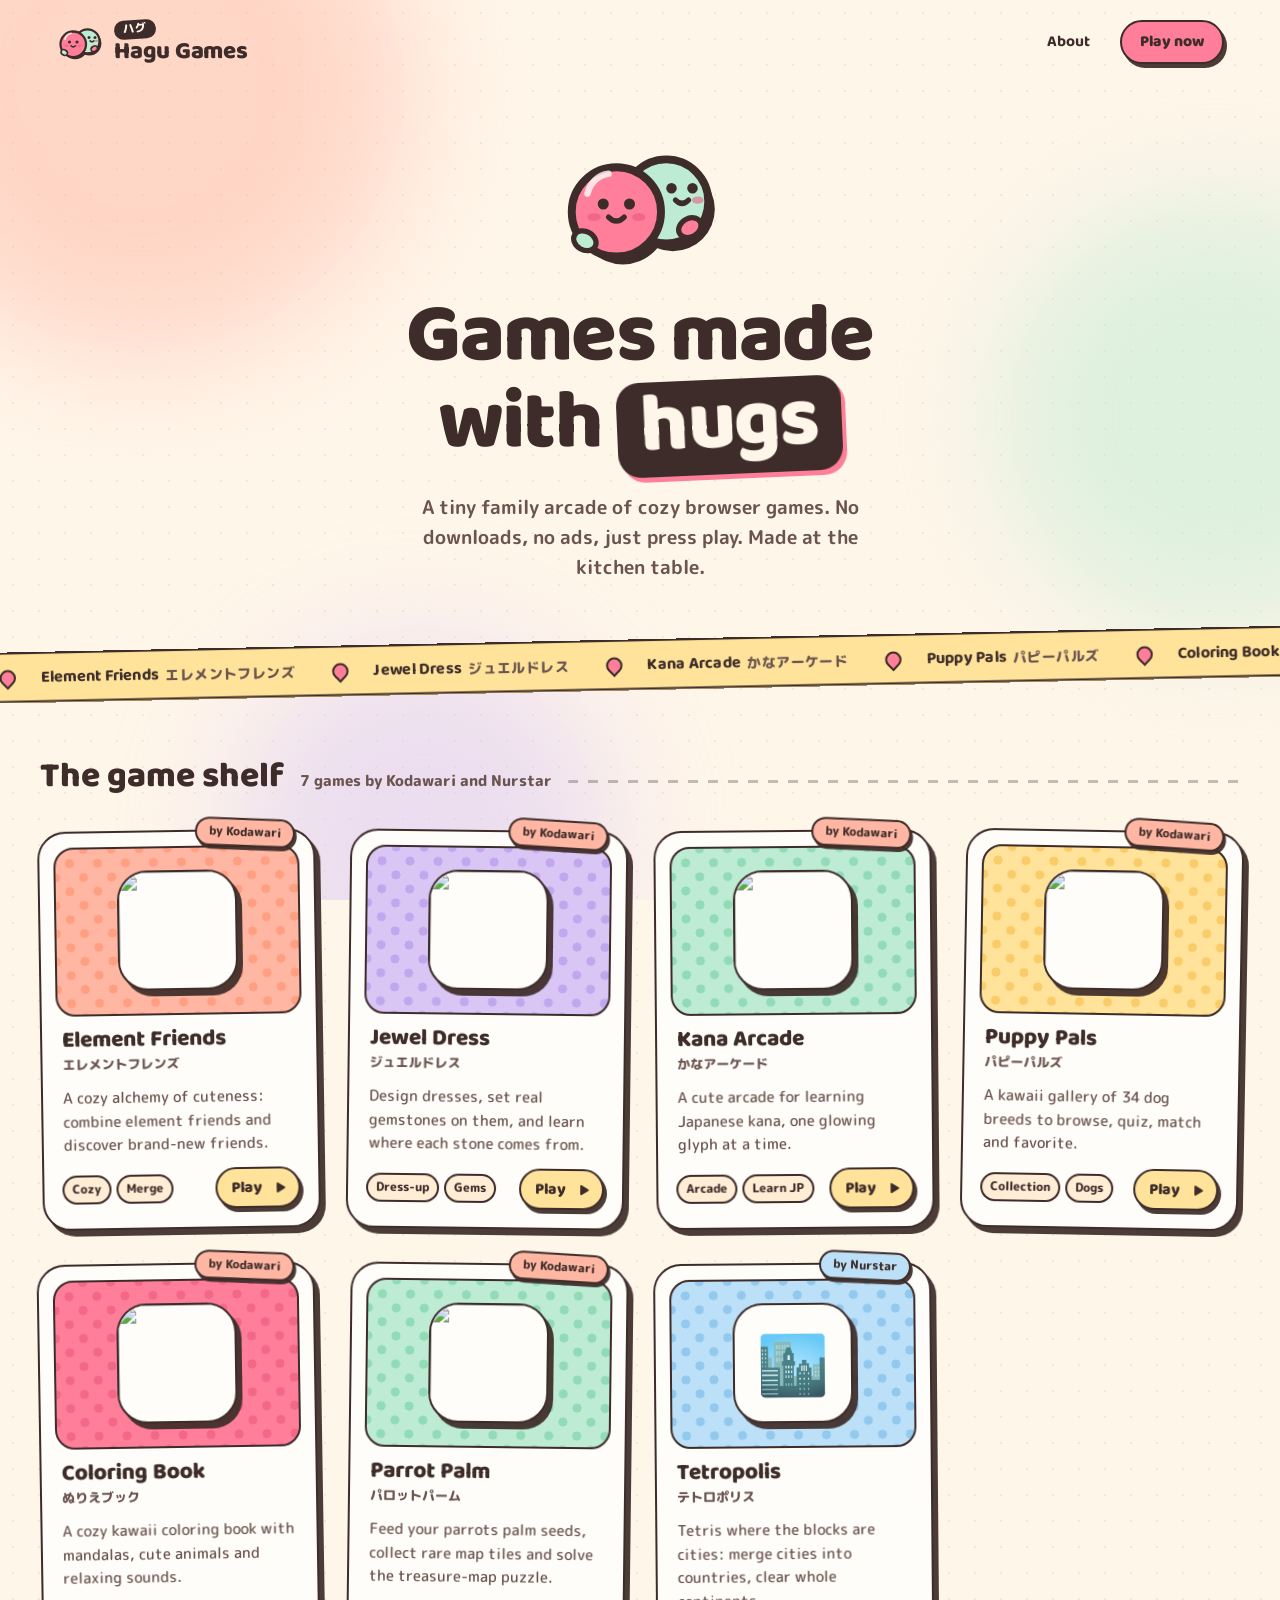
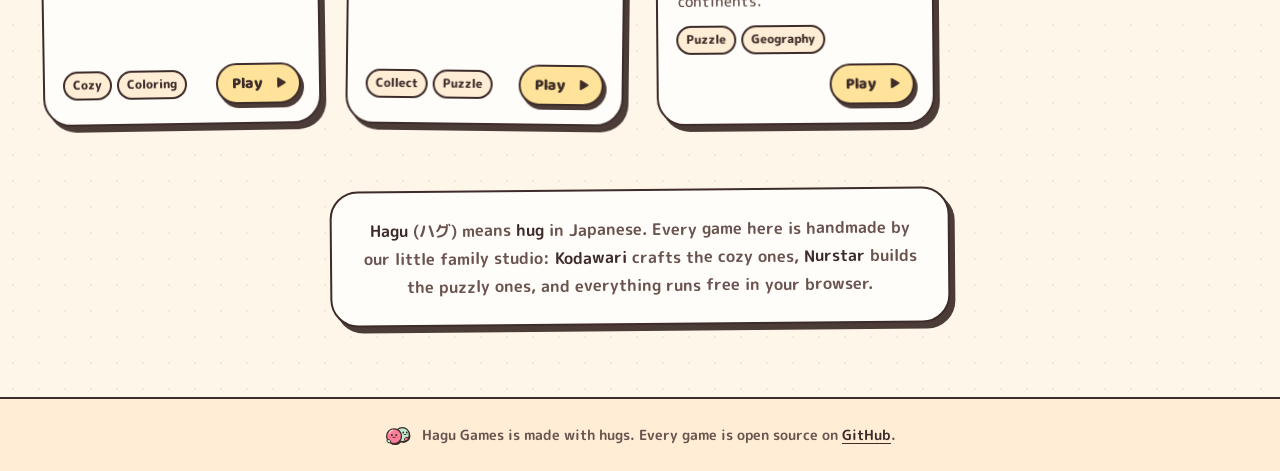
==== commit 9c9846f9: "Switch the Hagu mark to Hug Buddies Two round buddies hugging replace the heart controller across th" ====
--- a/index.html
+++ b/index.html
@@ -54,7 +54,7 @@
 
   <main>
     <section class="hero" aria-labelledby="hero-title">
-      <img class="hero-mark" src="img/logo.svg" alt="The Hagu mark: a heart-shaped game controller giving a hug" width="168" height="168">
+      <img class="hero-mark" src="img/logo.svg" alt="The Hagu mark: two round buddies hugging" width="168" height="168">
       <h1 id="hero-title">Games made<br>with <span class="hug">hugs</span></h1>
       <p class="tagline">
         A tiny family arcade of cozy browser games. No downloads, no ads,
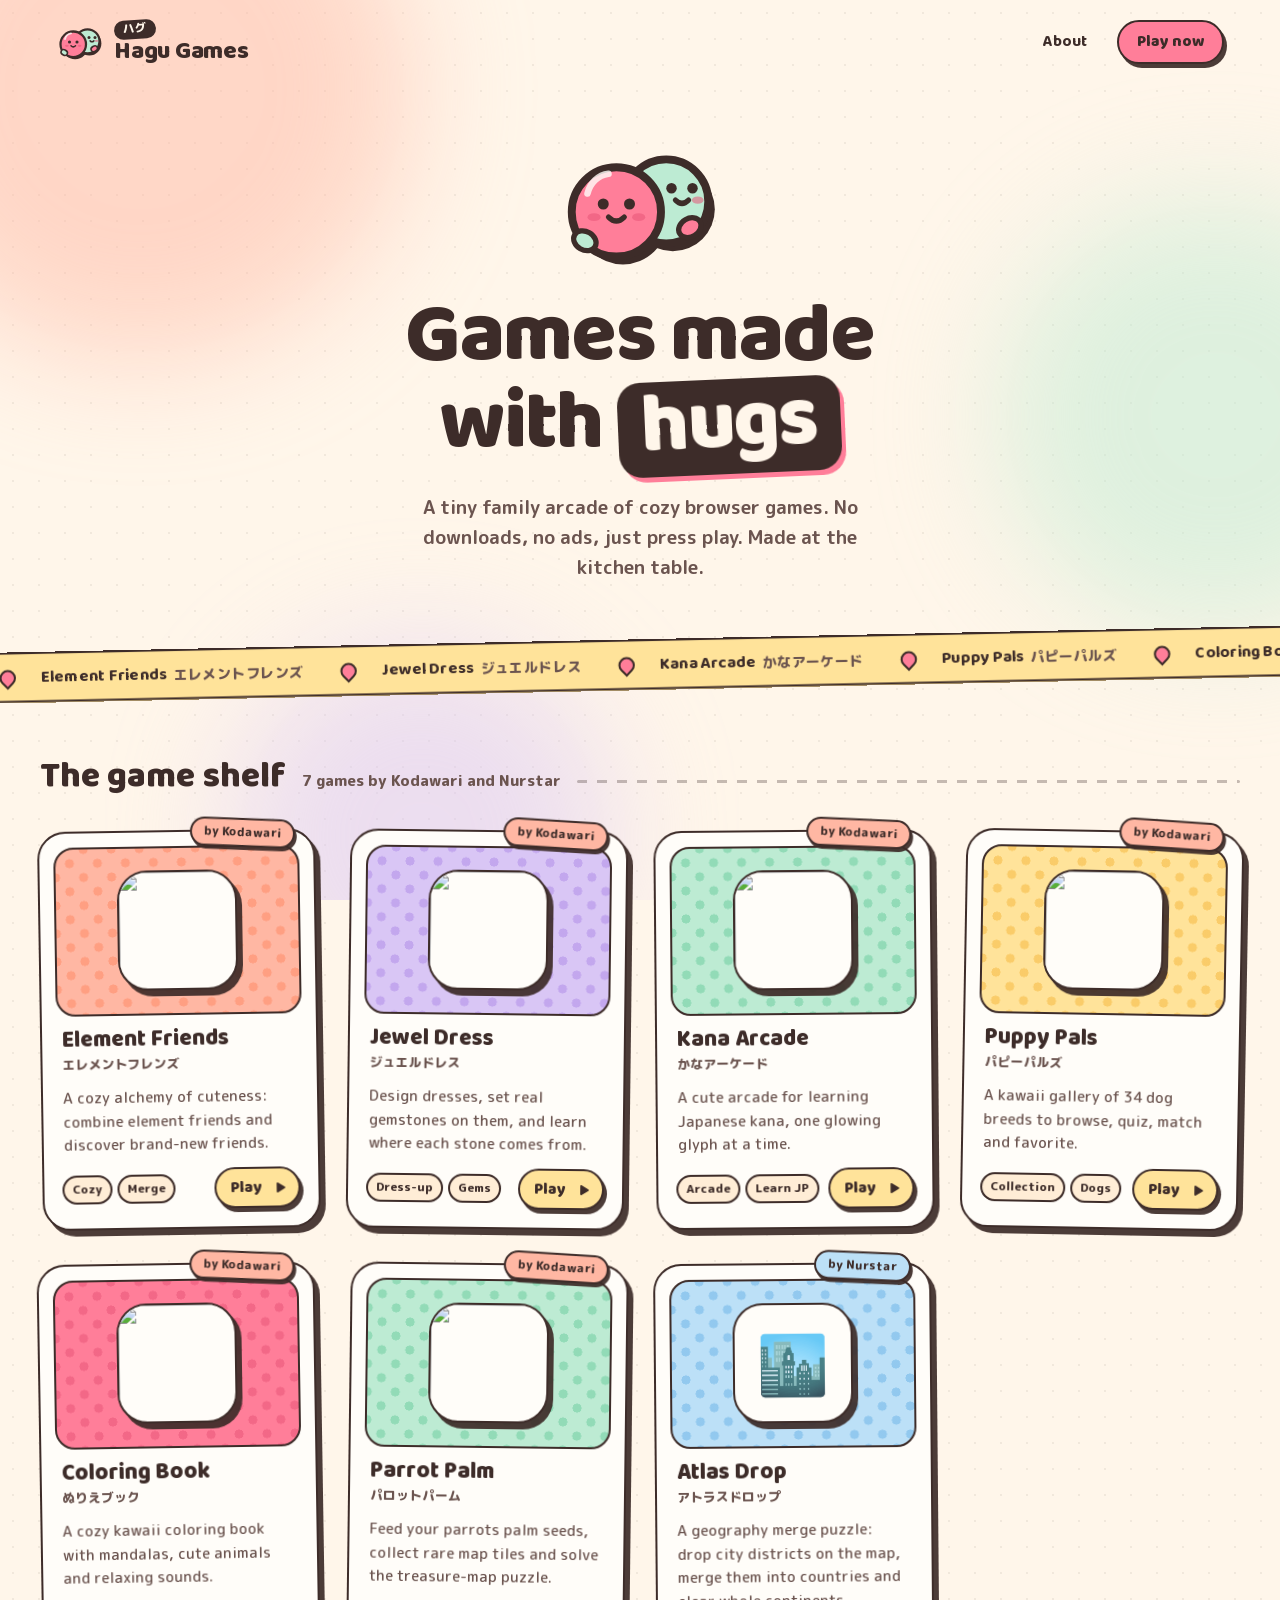
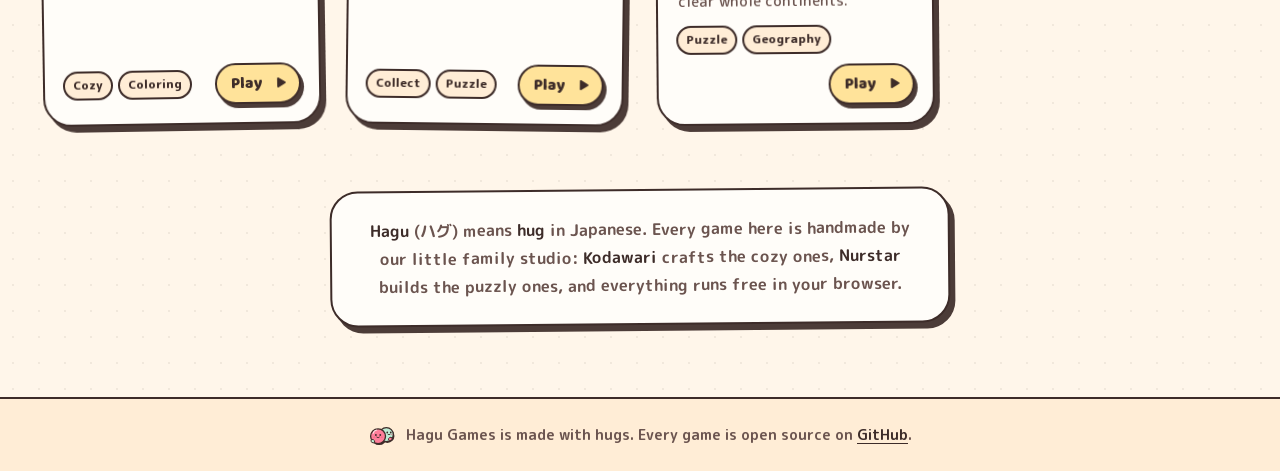
==== commit ae84c852: "Self-host fonts (GDPR) and rename Tetropolis to Atlas Drop in the hub Co-Authored-By: Claude Opus 5." ====
--- a/index.html
+++ b/index.html
@@ -4,7 +4,7 @@
   <meta charset="UTF-8">
   <meta name="viewport" content="width=device-width, initial-scale=1.0">
   <title>Hagu Games: cozy games made with hugs</title>
-  <meta name="description" content="Hagu Games is a cozy arcade of family-made browser games: Element Friends, Jewel Dress, Kana Arcade, Puppy Pals, Coloring Book, Parrot Palm and Tetropolis. Free to play, right in your browser.">
+  <meta name="description" content="Hagu Games is a cozy arcade of family-made browser games: Element Friends, Jewel Dress, Kana Arcade, Puppy Pals, Coloring Book, Parrot Palm and Atlas Drop. Free to play, right in your browser.">
   <meta name="theme-color" content="#FFF6EA">
   <link rel="canonical" href="https://hagugames.com/">
 
@@ -23,9 +23,7 @@
   <link rel="apple-touch-icon" href="img/apple-touch-icon.png">
   <link rel="manifest" href="site.webmanifest">
 
-  <link rel="preconnect" href="https://fonts.googleapis.com">
-  <link rel="preconnect" href="https://fonts.gstatic.com" crossorigin>
-  <link href="https://fonts.googleapis.com/css2?family=Baloo+2:wght@700;800&family=M+PLUS+Rounded+1c:wght@500;700;800&display=swap" rel="stylesheet">
+  <link rel="stylesheet" href="fonts/fonts.css">
   <link rel="stylesheet" href="css/style.css">
   <link rel="preload" href="img/logo.svg" as="image" type="image/svg+xml">
 </head>
--- a/fonts/fonts.css
+++ b/fonts/fonts.css
@@ -0,0 +1,3122 @@
+/* Self-hosted Google Fonts (Baloo 2, M PLUS Rounded 1c) — SIL Open Font License 1.1.
+   Served locally so no visitor IP is sent to Google (GDPR). */
+/* devanagari */
+@font-face {
+  font-family: 'Baloo 2';
+  font-style: normal;
+  font-weight: 700;
+  font-display: swap;
+  src: url(baloo2-e3e5fca319.woff2) format('woff2');
+  unicode-range: U+0900-097F, U+1CD0-1CF4, U+1CF7-1CF9, U+200C-200D, U+20A8, U+20B9, U+20F0, U+25CC, U+A830-A839, U+A8E0-A8FF, U+11B00-11B0A;
+}
+/* vietnamese */
+@font-face {
+  font-family: 'Baloo 2';
+  font-style: normal;
+  font-weight: 700;
+  font-display: swap;
+  src: url(baloo2-1cfeb8db26.woff2) format('woff2');
+  unicode-range: U+0102-0103, U+0110-0111, U+0128-0129, U+0168-0169, U+01A0-01A1, U+01AF-01B0, U+0300-0301, U+0303-0304, U+0308-0309, U+0323, U+0329, U+1EA0-1EF9, U+20AB;
+}
+/* latin-ext */
+@font-face {
+  font-family: 'Baloo 2';
+  font-style: normal;
+  font-weight: 700;
+  font-display: swap;
+  src: url(baloo2-b5a7e427be.woff2) format('woff2');
+  unicode-range: U+0100-02BA, U+02BD-02C5, U+02C7-02CC, U+02CE-02D7, U+02DD-02FF, U+0304, U+0308, U+0329, U+1D00-1DBF, U+1E00-1E9F, U+1EF2-1EFF, U+2020, U+20A0-20AB, U+20AD-20C4, U+2113, U+2C60-2C7F, U+A720-A7FF;
+}
+/* latin */
+@font-face {
+  font-family: 'Baloo 2';
+  font-style: normal;
+  font-weight: 700;
+  font-display: swap;
+  src: url(baloo2-983902d8e0.woff2) format('woff2');
+  unicode-range: U+0000-00FF, U+0131, U+0152-0153, U+02BB-02BC, U+02C6, U+02DA, U+02DC, U+0304, U+0308, U+0329, U+2000-206F, U+20AC, U+2122, U+2191, U+2193, U+2212, U+2215, U+FEFF, U+FFFD;
+}
+/* devanagari */
+@font-face {
+  font-family: 'Baloo 2';
+  font-style: normal;
+  font-weight: 800;
+  font-display: swap;
+  src: url(baloo2-e3e5fca319.woff2) format('woff2');
+  unicode-range: U+0900-097F, U+1CD0-1CF4, U+1CF7-1CF9, U+200C-200D, U+20A8, U+20B9, U+20F0, U+25CC, U+A830-A839, U+A8E0-A8FF, U+11B00-11B0A;
+}
+/* vietnamese */
+@font-face {
+  font-family: 'Baloo 2';
+  font-style: normal;
+  font-weight: 800;
+  font-display: swap;
+  src: url(baloo2-1cfeb8db26.woff2) format('woff2');
+  unicode-range: U+0102-0103, U+0110-0111, U+0128-0129, U+0168-0169, U+01A0-01A1, U+01AF-01B0, U+0300-0301, U+0303-0304, U+0308-0309, U+0323, U+0329, U+1EA0-1EF9, U+20AB;
+}
+/* latin-ext */
+@font-face {
+  font-family: 'Baloo 2';
+  font-style: normal;
+  font-weight: 800;
+  font-display: swap;
+  src: url(baloo2-b5a7e427be.woff2) format('woff2');
+  unicode-range: U+0100-02BA, U+02BD-02C5, U+02C7-02CC, U+02CE-02D7, U+02DD-02FF, U+0304, U+0308, U+0329, U+1D00-1DBF, U+1E00-1E9F, U+1EF2-1EFF, U+2020, U+20A0-20AB, U+20AD-20C4, U+2113, U+2C60-2C7F, U+A720-A7FF;
+}
+/* latin */
+@font-face {
+  font-family: 'Baloo 2';
+  font-style: normal;
+  font-weight: 800;
+  font-display: swap;
+  src: url(baloo2-983902d8e0.woff2) format('woff2');
+  unicode-range: U+0000-00FF, U+0131, U+0152-0153, U+02BB-02BC, U+02C6, U+02DA, U+02DC, U+0304, U+0308, U+0329, U+2000-206F, U+20AC, U+2122, U+2191, U+2193, U+2212, U+2215, U+FEFF, U+FFFD;
+}
+@font-face {
+  font-family: 'M PLUS Rounded 1c';
+  font-style: normal;
+  font-weight: 500;
+  font-display: swap;
+  src: url(mplusrounded1c-53017088b1.woff2) format('woff2');
+  unicode-range: U+25ee8, U+25f23, U+25f5c, U+25fd4, U+25fe0, U+25ffb, U+2600c, U+26017, U+26060, U+260ed, U+26222, U+2626a, U+26270, U+26286, U+2634c, U+26402, U+2667e, U+266b0, U+2671d, U+268dd, U+268ea, U+26951, U+2696f, U+26999, U+269dd, U+26a1e, U+26a58, U+26a8c, U+26ab7, U+26aff, U+26c29, U+26c73, U+26c9e, U+26cdd, U+26e40, U+26e65, U+26f94, U+26ff6-26ff8, U+270f4, U+2710d, U+27139, U+273da-273db, U+273fe, U+27410, U+27449, U+27614-27615, U+27631, U+27684, U+27693, U+2770e, U+27723, U+27752, U+278b2, U+27985, U+279b4, U+27a84, U+27bb3, U+27bbe, U+27bc7, U+27c3c, U+27cb8, U+27d73, U+27da0, U+27e10, U+27eaf, U+27fb7, U+2808a, U+280bb, U+28277, U+28282, U+282f3, U+283cd, U+2840c, U+28455, U+284dc, U+2856b, U+285c8-285c9, U+286d7, U+286fa, U+28946, U+28949, U+2896b, U+28987-28988, U+289ba-289bb, U+28a1e, U+28a29, U+28a43, U+28a71, U+28a99, U+28acd, U+28add, U+28ae4, U+28bc1, U+28bef, U+28cdd, U+28d10, U+28d71, U+28dfb, U+28e0f, U+28e17, U+28e1f, U+28e36, U+28e89, U+28eeb, U+28ef6, U+28f32, U+28ff8, U+292a0, U+292b1, U+29490, U+295cf, U+2967f, U+296f0, U+29719, U+29750, U+29810, U+298c6, U+29a72, U+29d4b, U+29ddb, U+29e15, U+29e3d, U+29e49, U+29e8a, U+29ec4, U+29edb, U+29ee9, U+29fce, U+29fd7, U+2a01a, U+2a02f, U+2a082, U+2a0f9, U+2a190, U+2a2b2, U+2a38c, U+2a437, U+2a5f1, U+2a602, U+2a61a, U+2a6b2, U+2a9e6, U+2b746, U+2b751, U+2b753, U+2b75a, U+2b75c, U+2b765, U+2b776-2b777, U+2b77c, U+2b782, U+2b789, U+2b78b, U+2b78e, U+2b794, U+2b7ac, U+2b7af, U+2b7bd, U+2b7c9, U+2b7cf, U+2b7d2, U+2b7d8, U+2b7f0, U+2b80d, U+2b817, U+2b81a, U+2d544, U+2e278, U+2e569, U+2e6ea, U+2f804, U+2f80f, U+2f815, U+2f818, U+2f81a, U+2f822, U+2f828, U+2f82c, U+2f833, U+2f83f, U+2f846, U+2f852, U+2f862, U+2f86d, U+2f873, U+2f877, U+2f884, U+2f899-2f89a, U+2f8a6, U+2f8ac, U+2f8b2, U+2f8b6, U+2f8d3, U+2f8db-2f8dc, U+2f8e1, U+2f8e5, U+2f8ea, U+2f8ed, U+2f8fc, U+2f903, U+2f90b, U+2f90f, U+2f91a, U+2f920-2f921, U+2f945, U+2f947, U+2f96c, U+2f995, U+2f9d0, U+2f9de-2f9df, U+2f9f4;
+}
+@font-face {
+  font-family: 'M PLUS Rounded 1c';
+  font-style: normal;
+  font-weight: 500;
+  font-display: swap;
+  src: url(mplusrounded1c-29573e69c0.woff2) format('woff2');
+  unicode-range: U+1f235-1f23b, U+1f240-1f248, U+1f250-1f251, U+2000b, U+20089-2008a, U+200a2, U+200a4, U+200b0, U+200f5, U+20158, U+201a2, U+20213, U+2032b, U+20371, U+20381, U+203f9, U+2044a, U+20509, U+2053f, U+205b1, U+205d6, U+20611, U+20628, U+206ec, U+2074f, U+207c8, U+20807, U+2083a, U+208b9, U+2090e, U+2097c, U+20984, U+2099d, U+20a64, U+20ad3, U+20b1d, U+20b9f, U+20bb7, U+20d45, U+20d58, U+20de1, U+20e64, U+20e6d, U+20e95, U+20f5f, U+21201, U+2123d, U+21255, U+21274, U+2127b, U+212d7, U+212e4, U+212fd, U+2131b, U+21336, U+21344, U+213c4, U+2146d-2146e, U+215d7, U+21647, U+216b4, U+21706, U+21742, U+218bd, U+219c3, U+21a1a, U+21c56, U+21d2d, U+21d45, U+21d62, U+21d78, U+21d92, U+21d9c, U+21da1, U+21db7, U+21de0, U+21e33-21e34, U+21f1e, U+21f76, U+21ffa, U+2217b, U+22218, U+2231e, U+223ad, U+22609, U+226f3, U+2285b, U+228ab, U+2298f, U+22ab8, U+22b46, U+22b4f-22b50, U+22ba6, U+22c1d, U+22c24, U+22de1, U+22e42, U+22feb, U+231b6, U+231c3-231c4, U+231f5, U+23372, U+233cc, U+233d0, U+233d2-233d3, U+233d5, U+233da, U+233df, U+233e4, U+233fe, U+2344a-2344b, U+23451, U+23465, U+234e4, U+2355a, U+23594, U+235c4, U+23638-2363a, U+23647, U+2370c, U+2371c, U+2373f, U+23763-23764, U+237e7, U+237f1, U+237ff, U+23824, U+2383d, U+23a98, U+23c7f, U+23cbe, U+23cfe, U+23d00, U+23d0e, U+23d40, U+23dd3, U+23df9-23dfa, U+23f7e, U+2404b, U+24096, U+24103, U+241c6, U+241fe, U+242ee, U+243bc, U+243d0, U+24629, U+246a5, U+247f1, U+24896, U+248e9, U+24a4d, U+24b56, U+24b6f, U+24c16, U+24d14, U+24e04, U+24e0e, U+24e37, U+24e6a, U+24e8b, U+24ff2, U+2504a, U+25055, U+25122, U+251a9, U+251cd, U+251e5, U+2521e, U+2524c, U+2542e, U+2548e, U+254d9, U+2550e, U+255a7, U+2567f, U+25771, U+257a9, U+257b4, U+25874, U+259c4, U+259cc, U+259d4, U+25ad7, U+25ae3-25ae4, U+25af1, U+25bb2, U+25c4b, U+25c64, U+25da1, U+25e2e, U+25e56, U+25e62, U+25e65, U+25ec2, U+25ed8;
+}
+@font-face {
+  font-family: 'M PLUS Rounded 1c';
+  font-style: normal;
+  font-weight: 500;
+  font-display: swap;
+  src: url(mplusrounded1c-9189b33dbb.woff2) format('woff2');
+  unicode-range: U+ffd7, U+ffda-ffdc, U+ffe0-ffe2, U+ffe4, U+ffe6, U+ffe8-ffee, U+1f100-1f10c, U+1f110-1f16c, U+1f170-1f1ac, U+1f200-1f202, U+1f210-1f234;
+}
+@font-face {
+  font-family: 'M PLUS Rounded 1c';
+  font-style: normal;
+  font-weight: 500;
+  font-display: swap;
+  src: url(mplusrounded1c-fe05881364.woff2) format('woff2');
+  unicode-range: U+fa10, U+fa12-fa6d, U+fb00-fb04, U+fe10-fe19, U+fe30-fe42, U+fe44-fe52, U+fe54-fe66, U+fe68-fe6b, U+ff02, U+ff04, U+ff07, U+ff51, U+ff5b, U+ff5d, U+ff5f-ff60, U+ff66, U+ff69, U+ff87, U+ffa1-ffbe, U+ffc2-ffc7, U+ffca-ffcf, U+ffd2-ffd6;
+}
+@font-face {
+  font-family: 'M PLUS Rounded 1c';
+  font-style: normal;
+  font-weight: 500;
+  font-display: swap;
+  src: url(mplusrounded1c-73641e02b2.woff2) format('woff2');
+  unicode-range: U+9e8b-9e8c, U+9e8e-9e8f, U+9e91-9e92, U+9e95-9e96, U+9e98, U+9e9b, U+9e9d-9e9e, U+9ea4-9ea5, U+9ea8-9eaa, U+9eac-9eb0, U+9eb3-9eb5, U+9eb8, U+9ebc-9ebf, U+9ec3, U+9ec6, U+9ec8, U+9ecb-9ecd, U+9ecf-9ed1, U+9ed4-9ed5, U+9ed8, U+9edb-9ee0, U+9ee4-9ee5, U+9ee7-9ee8, U+9eec-9ef2, U+9ef4-9ef9, U+9efb-9eff, U+9f02-9f03, U+9f07-9f09, U+9f0e-9f12, U+9f14-9f17, U+9f19-9f1b, U+9f1f-9f22, U+9f26, U+9f2a-9f2c, U+9f2f, U+9f31-9f32, U+9f34, U+9f37, U+9f39-9f3a, U+9f3c-9f3f, U+9f41, U+9f43-9f47, U+9f4a, U+9f4e-9f50, U+9f52-9f58, U+9f5a, U+9f5d-9f61, U+9f63, U+9f66-9f6a, U+9f6c-9f73, U+9f75-9f77, U+9f7a, U+9f7d, U+9f7f, U+9f8f-9f92, U+9f94-9f97, U+9f99, U+9f9c-9fa3, U+9fa5, U+9fb4, U+9fbc-9fc2, U+9fc4, U+9fc6, U+9fcc, U+f900-f92c;
+}
+@font-face {
+  font-family: 'M PLUS Rounded 1c';
+  font-style: normal;
+  font-weight: 500;
+  font-display: swap;
+  src: url(mplusrounded1c-485b2fc1f3.woff2) format('woff2');
+  unicode-range: U+9c3e, U+9c41, U+9c43-9c4a, U+9c4e-9c50, U+9c52-9c54, U+9c56, U+9c58, U+9c5a-9c61, U+9c63, U+9c65, U+9c67-9c6b, U+9c6d-9c6e, U+9c70, U+9c72, U+9c75-9c78, U+9c7a-9c7c, U+9ce6-9ce7, U+9ceb-9cec, U+9cf0, U+9cf2, U+9cf6-9cf7, U+9cf9, U+9d02-9d03, U+9d06-9d09, U+9d0b, U+9d0e, U+9d11-9d12, U+9d15, U+9d17-9d18, U+9d1b-9d1f, U+9d23, U+9d26, U+9d2a-9d2c, U+9d2f-9d30, U+9d32-9d34, U+9d3a, U+9d3c-9d3f, U+9d41-9d48, U+9d4a, U+9d50-9d54, U+9d59, U+9d5d-9d65, U+9d69-9d6c, U+9d6f-9d70, U+9d72-9d73, U+9d76-9d77, U+9d7a-9d7c, U+9d7e, U+9d83-9d84, U+9d86-9d87, U+9d89-9d8a, U+9d8d-9d8e, U+9d92-9d93, U+9d95-9d9a, U+9da1, U+9da4, U+9da9-9dac, U+9dae, U+9db1-9db2, U+9db5, U+9db8-9dbd, U+9dbf-9dc4, U+9dc6-9dc7, U+9dc9-9dca, U+9dcf, U+9dd3-9dd7, U+9dd9-9dda, U+9dde-9de0, U+9de3, U+9de5-9de7, U+9de9, U+9deb, U+9ded-9df0, U+9df3-9df4, U+9df8, U+9dfd-9dfe, U+9e02, U+9e07, U+9e0a, U+9e0d-9e0e, U+9e10-9e12, U+9e15-9e16, U+9e19-9e1f, U+9e75, U+9e79-9e7d, U+9e80-9e85, U+9e87-9e88;
+}
+@font-face {
+  font-family: 'M PLUS Rounded 1c';
+  font-style: normal;
+  font-weight: 500;
+  font-display: swap;
+  src: url(mplusrounded1c-e58923211c.woff2) format('woff2');
+  unicode-range: U+9ae5-9ae7, U+9ae9, U+9aeb-9aec, U+9aee-9aef, U+9af1-9af5, U+9af7, U+9af9-9afb, U+9afd, U+9aff-9b06, U+9b08-9b09, U+9b0b-9b0e, U+9b10, U+9b12, U+9b16, U+9b18-9b1d, U+9b1f-9b20, U+9b22-9b23, U+9b25-9b2f, U+9b32-9b35, U+9b37, U+9b39-9b3b, U+9b3d, U+9b43-9b44, U+9b48, U+9b4b-9b4f, U+9b51, U+9b55-9b58, U+9b5b, U+9b5e, U+9b61, U+9b63, U+9b65-9b66, U+9b68, U+9b6a-9b6f, U+9b72-9b79, U+9b7f-9b80, U+9b83-9b87, U+9b89-9b8b, U+9b8d, U+9b8f-9b94, U+9b96-9b97, U+9b9a, U+9b9d-9ba0, U+9ba6-9ba7, U+9ba9-9baa, U+9bac, U+9bb0-9bb2, U+9bb4, U+9bb7-9bb9, U+9bbb-9bbc, U+9bbe-9bc1, U+9bc6-9bc8, U+9bca, U+9bce-9bd2, U+9bd4, U+9bd7-9bd8, U+9bdd, U+9bdf, U+9be1-9be5, U+9be7, U+9bea-9beb, U+9bee-9bf3, U+9bf5, U+9bf7-9bfa, U+9bfd, U+9bff-9c00, U+9c02, U+9c04, U+9c06, U+9c08-9c0d, U+9c0f-9c16, U+9c18-9c1e, U+9c21-9c2a, U+9c2d-9c32, U+9c35-9c37, U+9c39-9c3a, U+9c3d;
+}
+@font-face {
+  font-family: 'M PLUS Rounded 1c';
+  font-style: normal;
+  font-weight: 500;
+  font-display: swap;
+  src: url(mplusrounded1c-4eef467a21.woff2) format('woff2');
+  unicode-range: U+98eb, U+98ed-98ee, U+98f0-98f1, U+98f3, U+98f6, U+9902, U+9907-9909, U+9911-9912, U+9914-9918, U+991a-9922, U+9924, U+9926-9927, U+992b-992c, U+992e, U+9931-9935, U+9939-993e, U+9940-9942, U+9945-9949, U+994b-994e, U+9950-9952, U+9954-9955, U+9958-9959, U+995b-995c, U+995e-9960, U+9963, U+9997-9998, U+999b, U+999d-999f, U+99a3, U+99a5-99a6, U+99a8, U+99ad-99ae, U+99b0-99b2, U+99b5, U+99b9-99ba, U+99bc-99bd, U+99bf, U+99c1, U+99c3, U+99c8-99c9, U+99d1, U+99d3-99d5, U+99d8-99df, U+99e1-99e2, U+99e7, U+99ea-99ee, U+99f0-99f2, U+99f4-99f5, U+99f8-99f9, U+99fb-99fe, U+9a01-9a05, U+9a08, U+9a0a-9a0c, U+9a0f-9a11, U+9a16, U+9a1a, U+9a1e, U+9a20, U+9a22-9a24, U+9a27, U+9a2b, U+9a2d-9a2e, U+9a31, U+9a33, U+9a35-9a38, U+9a3e, U+9a40-9a45, U+9a47, U+9a4a-9a4e, U+9a51-9a52, U+9a54-9a58, U+9a5b, U+9a5d, U+9a5f, U+9a62, U+9a64-9a65, U+9a69-9a6c, U+9aaa, U+9aac-9ab0, U+9ab2, U+9ab4-9ab7, U+9ab9, U+9abb-9ac1, U+9ac3, U+9ac6, U+9ac8, U+9ace-9ad3, U+9ad5-9ad7, U+9adb-9adc, U+9ade-9ae0, U+9ae2-9ae4;
+}
+@font-face {
+  font-family: 'M PLUS Rounded 1c';
+  font-style: normal;
+  font-weight: 500;
+  font-display: swap;
+  src: url(mplusrounded1c-da17aba236.woff2) format('woff2');
+  unicode-range: U+971d, U+9721-9724, U+9728, U+972a, U+9730-9731, U+9733, U+9736, U+9738-9739, U+973b, U+973d-973e, U+9741-9744, U+9746-974a, U+974d-974f, U+9751, U+9755, U+9757-9758, U+975a-975c, U+9760-9761, U+9763-9764, U+9766-9768, U+976a-976b, U+976e, U+9771, U+9773, U+9776-977d, U+977f-9781, U+9785-9786, U+9789, U+978b, U+978f-9790, U+9795-9797, U+9799-979a, U+979c, U+979e-97a0, U+97a2-97a3, U+97a6, U+97a8, U+97ab-97ac, U+97ae, U+97b1-97b6, U+97b8-97ba, U+97bc, U+97be-97bf, U+97c1, U+97c3-97ce, U+97d0-97d1, U+97d4, U+97d7-97d9, U+97db-97de, U+97e0-97e1, U+97e4, U+97e6, U+97ed-97ef, U+97f1-97f2, U+97f4-97f8, U+97fa, U+9804, U+9807, U+980a, U+980c-980f, U+9814, U+9816-9817, U+9819-981a, U+981c, U+981e, U+9820-9821, U+9823-9826, U+982b, U+982e-9830, U+9832-9835, U+9837, U+9839, U+983d-983e, U+9844, U+9846-9847, U+984a-984b, U+984f, U+9851-9853, U+9856-9857, U+9859-985b, U+9862-9863, U+9865-9866, U+986a-986c, U+986f-9871, U+9873-9875, U+98aa-98ab, U+98ad-98ae, U+98b0-98b1, U+98b4, U+98b6-98b8, U+98ba-98bc, U+98bf, U+98c2-98c8, U+98cb-98cc, U+98ce, U+98dc, U+98de, U+98e0-98e1, U+98e3, U+98e5-98e7, U+98e9-98ea;
+}
+@font-face {
+  font-family: 'M PLUS Rounded 1c';
+  font-style: normal;
+  font-weight: 500;
+  font-display: swap;
+  src: url(mplusrounded1c-be4dfeda0a.woff2) format('woff2');
+  unicode-range: U+944a, U+944c, U+9452-9453, U+9455, U+9459-945c, U+945e-9463, U+9468, U+946a-946b, U+946d-9472, U+9475, U+9477, U+947c-947f, U+9481, U+9483-9485, U+9578-9579, U+957e-957f, U+9582, U+9584, U+9586-9588, U+958a, U+958c-958f, U+9592, U+9594, U+9596, U+9598-9599, U+959d-95a1, U+95a4, U+95a6-95a9, U+95ab-95ad, U+95b1, U+95b4, U+95b6, U+95b9-95bf, U+95c3, U+95c6, U+95c8-95cd, U+95d0-95d6, U+95d9-95da, U+95dc-95e2, U+95e4-95e6, U+95e8, U+961d-961e, U+9621-9622, U+9624-9626, U+9628, U+962c, U+962e-962f, U+9631, U+9633-9634, U+9637-963a, U+963c-963d, U+9641-9642, U+964b-964c, U+964f, U+9652, U+9654, U+9656-9658, U+965c-965f, U+9661, U+9666, U+966a, U+966c, U+966e, U+9672, U+9674, U+9677, U+967b-967c, U+967e-967f, U+9681-9684, U+9689, U+968b, U+968d, U+9691, U+9695-9698, U+969a, U+969d, U+969f, U+96a4-96aa, U+96ae-96b4, U+96b6, U+96b8-96bb, U+96bd, U+96c1, U+96c9-96cb, U+96cd-96ce, U+96d2, U+96d5-96d6, U+96d8-96da, U+96dc-96df, U+96e9, U+96ef, U+96f1, U+96f9-96fa, U+9702-9706, U+9708-9709, U+970d-970f, U+9711, U+9713-9714, U+9716, U+9719-971b;
+}
+@font-face {
+  font-family: 'M PLUS Rounded 1c';
+  font-style: normal;
+  font-weight: 500;
+  font-display: swap;
+  src: url(mplusrounded1c-fa757caa88.woff2) format('woff2');
+  unicode-range: U+92bc-92bd, U+92bf-92c3, U+92c5-92c8, U+92cb-92d0, U+92d2-92d3, U+92d5, U+92d7-92d9, U+92dc-92dd, U+92df-92e1, U+92e3-92e5, U+92e7-92ea, U+92ec, U+92ee, U+92f0, U+92f2, U+92f7-92fb, U+92ff-9300, U+9302, U+9304, U+9308, U+930d, U+930f-9311, U+9314-9315, U+9318-931a, U+931c-931f, U+9321-9325, U+9327-932b, U+932e, U+9333-9337, U+933a-933b, U+9344, U+9347-934a, U+934d, U+9350-9352, U+9354-9358, U+935a, U+935c, U+935e, U+9360, U+9364-9365, U+9367, U+9369-936d, U+936f-9371, U+9373-9374, U+9376, U+937a, U+937d-9382, U+9388, U+938a-938b, U+938d, U+938f, U+9392, U+9394-9395, U+9397-9398, U+939a-939b, U+939e, U+93a1, U+93a3-93a4, U+93a6, U+93a8-93a9, U+93ab-93ad, U+93b0, U+93b4-93b6, U+93b9-93bb, U+93c1, U+93c3-93cd, U+93d0-93d1, U+93d3, U+93d6-93d9, U+93dc-93df, U+93e2, U+93e4-93e8, U+93f1, U+93f5, U+93f7-93fb, U+93fd, U+9401-9404, U+9407-9409, U+940d-9410, U+9413-9417, U+9419-941a, U+941f, U+9421, U+942b, U+942e-942f, U+9431-9434, U+9436, U+9438, U+943a-943b, U+943d, U+943f, U+9441, U+9443-9445, U+9448;
+}
+@font-face {
+  font-family: 'M PLUS Rounded 1c';
+  font-style: normal;
+  font-weight: 500;
+  font-display: swap;
+  src: url(mplusrounded1c-1f42faf3c1.woff2) format('woff2');
+  unicode-range: U+9143, U+9146-914c, U+914f, U+9153, U+9156-915b, U+9161, U+9163-9165, U+9167, U+9169, U+916d, U+9172-9174, U+9179-917b, U+9181-9183, U+9185-9187, U+9189-918b, U+918e, U+9191, U+9193-9195, U+9197-9198, U+919e, U+91a1-91a2, U+91a6, U+91a8, U+91aa-91b6, U+91ba-91bd, U+91bf-91c6, U+91c9, U+91cb, U+91d0, U+91d3-91d4, U+91d6-91d7, U+91d9-91db, U+91de-91df, U+91e1, U+91e4-91e6, U+91e9-91ea, U+91ec-91f1, U+91f5-91f7, U+91f9, U+91fb-91fd, U+91ff-9201, U+9204-9207, U+9209-920a, U+920c, U+920e, U+9210-9218, U+921c-921e, U+9223-9226, U+9228-9229, U+922c, U+922e-9230, U+9233, U+9235-923a, U+923c, U+923e-9240, U+9242-9243, U+9245-924b, U+924d-9251, U+9256-925a, U+925c-925e, U+9260-9261, U+9264-9269, U+926e-9270, U+9275-9279, U+927b-927f, U+9288-928a, U+928d-928e, U+9291-9293, U+9295-9297, U+9299, U+929b-929c, U+929f-92a0, U+92a4-92a5, U+92a7-92a8, U+92ab, U+92af, U+92b2-92b3, U+92b6-92bb;
+}
+@font-face {
+  font-family: 'M PLUS Rounded 1c';
+  font-style: normal;
+  font-weight: 500;
+  font-display: swap;
+  src: url(mplusrounded1c-d49072b9b9.woff2) format('woff2');
+  unicode-range: U+8f52-8f55, U+8f57-8f58, U+8f5c-8f5e, U+8f61-8f66, U+8f9c-8f9d, U+8f9f-8fa2, U+8fa4-8fa8, U+8fad-8faf, U+8fb4-8fb8, U+8fbe, U+8fc0-8fc2, U+8fc6, U+8fc8, U+8fca-8fcb, U+8fcd, U+8fd0, U+8fd2-8fd3, U+8fd5, U+8fda, U+8fe0, U+8fe2-8fe5, U+8fe8-8fea, U+8fed-8fef, U+8ff1, U+8ff4-8ff6, U+8ff8-8ffb, U+8ffe, U+9002, U+9004-9005, U+9008, U+900b-900e, U+9011, U+9013, U+9015-9016, U+9018, U+901b, U+901e, U+9021, U+9027-902a, U+902c-902d, U+902f, U+9033-9037, U+9039, U+903c, U+903e-903f, U+9041, U+9043-9044, U+9049, U+904c, U+904f-9052, U+9056, U+9058, U+905b-905e, U+9062, U+9066-9068, U+906c, U+906f-9070, U+9072, U+9074, U+9076, U+9079, U+9080-9083, U+9085, U+9087-9088, U+908b-908c, U+908e-9090, U+9095, U+9097-9099, U+909b, U+90a0-90a2, U+90a5, U+90a8, U+90af-90b6, U+90bd-90be, U+90c3-90c5, U+90c7-90c9, U+90cc, U+90d2, U+90d5, U+90d7-90d9, U+90db-90df, U+90e2, U+90e4-90e5, U+90eb, U+90ef-90f0, U+90f2, U+90f4, U+90f6, U+90fe-9100, U+9102, U+9104-9106, U+9108, U+910d, U+9110, U+9112, U+9114-911a, U+911c, U+911e, U+9120, U+9122-9123, U+9125, U+9127, U+9129, U+912d-9132, U+9134, U+9136-9137, U+9139-913a, U+913c-913d;
+}
+@font-face {
+  font-family: 'M PLUS Rounded 1c';
+  font-style: normal;
+  font-weight: 500;
+  font-display: swap;
+  src: url(mplusrounded1c-da1bce255d.woff2) format('woff2');
+  unicode-range: U+8dc0, U+8dc2, U+8dc5-8dc8, U+8dca-8dcc, U+8dce-8dcf, U+8dd1, U+8dd4-8dd7, U+8dd9-8ddb, U+8ddf, U+8de3-8de5, U+8de7, U+8dea-8dec, U+8df0-8df2, U+8df4, U+8dfc-8dfd, U+8dff, U+8e01, U+8e04-8e06, U+8e08-8e09, U+8e0b-8e0c, U+8e10-8e11, U+8e14, U+8e16, U+8e1d-8e23, U+8e26-8e27, U+8e30-8e31, U+8e33-8e39, U+8e3d, U+8e40-8e42, U+8e44, U+8e47-8e50, U+8e54-8e55, U+8e59, U+8e5b-8e64, U+8e69, U+8e6c-8e6d, U+8e6f-8e72, U+8e75-8e77, U+8e79-8e7c, U+8e81-8e85, U+8e89, U+8e8b, U+8e90-8e95, U+8e98-8e9b, U+8e9d-8e9e, U+8ea1-8ea2, U+8ea7, U+8ea9-8eaa, U+8eac-8eb1, U+8eb3, U+8eb5-8eb6, U+8eba-8ebb, U+8ebe, U+8ec0-8ec1, U+8ec3-8ec8, U+8ecb, U+8ecf, U+8ed1, U+8ed4, U+8edb-8edc, U+8ee3, U+8ee8, U+8eeb, U+8eed-8eee, U+8ef0-8ef1, U+8ef7, U+8ef9-8efc, U+8efe, U+8f00, U+8f02, U+8f05, U+8f07-8f08, U+8f0a, U+8f0f-8f10, U+8f12-8f13, U+8f15-8f19, U+8f1b-8f1c, U+8f1e-8f21, U+8f23, U+8f25-8f28, U+8f2b-8f2f, U+8f33-8f37, U+8f39-8f3b, U+8f3e, U+8f40-8f43, U+8f45-8f47, U+8f49-8f4a, U+8f4c-8f4f, U+8f51;
+}
+@font-face {
+  font-family: 'M PLUS Rounded 1c';
+  font-style: normal;
+  font-weight: 500;
+  font-display: swap;
+  src: url(mplusrounded1c-e1a8c42f48.woff2) format('woff2');
+  unicode-range: U+8b2d, U+8b30, U+8b37, U+8b3c, U+8b3e, U+8b41-8b46, U+8b48-8b49, U+8b4c-8b4f, U+8b51-8b54, U+8b56, U+8b59, U+8b5b, U+8b5e-8b5f, U+8b63, U+8b69, U+8b6b-8b6d, U+8b6f, U+8b71, U+8b74, U+8b76, U+8b78-8b79, U+8b7c-8b81, U+8b84-8b85, U+8b8a-8b8f, U+8b92-8b96, U+8b99-8b9a, U+8b9c-8ba0, U+8c38-8c3a, U+8c3d-8c3f, U+8c41, U+8c45, U+8c47-8c49, U+8c4b-8c4c, U+8c4e-8c51, U+8c53-8c55, U+8c57-8c59, U+8c5b, U+8c5d, U+8c62-8c64, U+8c66, U+8c68-8c69, U+8c6b-8c6d, U+8c73, U+8c75-8c76, U+8c78, U+8c7a-8c7c, U+8c7e, U+8c82, U+8c85-8c87, U+8c89-8c8b, U+8c8d-8c8e, U+8c90, U+8c92-8c94, U+8c98-8c99, U+8c9b-8c9c, U+8c9f, U+8ca4, U+8cad-8cae, U+8cb2-8cb3, U+8cb6, U+8cb9-8cba, U+8cbd, U+8cc1-8cc2, U+8cc4-8cc6, U+8cc8-8cc9, U+8ccb, U+8ccd-8ccf, U+8cd2, U+8cd5-8cd6, U+8cd9-8cda, U+8cdd, U+8ce1, U+8ce3-8ce4, U+8ce6, U+8ce8, U+8cec, U+8cef-8cf2, U+8cf4-8cf5, U+8cf7-8cf8, U+8cfa-8cfb, U+8cfd-8cff, U+8d01, U+8d03-8d04, U+8d07, U+8d09-8d0b, U+8d0d-8d10, U+8d12-8d14, U+8d16-8d17, U+8d1b-8d1d, U+8d65, U+8d67, U+8d69, U+8d6b-8d6e, U+8d71, U+8d73, U+8d76, U+8d7f, U+8d81-8d82, U+8d84, U+8d88, U+8d8d, U+8d90-8d91, U+8d95, U+8d99, U+8d9e-8da0, U+8da6, U+8da8, U+8dab-8dac, U+8daf, U+8db2, U+8db5, U+8db7, U+8db9-8dbc, U+8dbe;
+}
+@font-face {
+  font-family: 'M PLUS Rounded 1c';
+  font-style: normal;
+  font-weight: 500;
+  font-display: swap;
+  src: url(mplusrounded1c-6d13204bb8.woff2) format('woff2');
+  unicode-range: U+8973-8975, U+8977, U+897a-897e, U+8980, U+8983, U+8988-898a, U+898d, U+8990, U+8993-8995, U+8998, U+899b-899c, U+899f-89a1, U+89a5-89a6, U+89a9, U+89ac, U+89af-89b0, U+89b2, U+89b4-89b7, U+89ba, U+89bc-89bd, U+89bf-89c1, U+89d4-89d8, U+89da, U+89dc-89dd, U+89e5, U+89e7, U+89e9, U+89eb, U+89ed, U+89f1, U+89f3-89f4, U+89f6, U+89f8-89f9, U+89fd, U+89ff, U+8a01, U+8a04-8a05, U+8a07, U+8a0c, U+8a0f-8a12, U+8a14-8a16, U+8a1b, U+8a1d-8a1e, U+8a20-8a22, U+8a24-8a26, U+8a2b-8a2c, U+8a2f, U+8a35-8a37, U+8a3b, U+8a3d-8a3e, U+8a40-8a41, U+8a43, U+8a45-8a49, U+8a4d-8a4e, U+8a51-8a54, U+8a56-8a58, U+8a5b-8a5d, U+8a61-8a62, U+8a65, U+8a67, U+8a6c-8a6d, U+8a75-8a77, U+8a79-8a7c, U+8a7e-8a80, U+8a82-8a86, U+8a8b, U+8a8f-8a92, U+8a96-8a97, U+8a99-8a9a, U+8a9f, U+8aa1, U+8aa3, U+8aa5-8aaa, U+8aae-8aaf, U+8ab3, U+8ab6-8ab7, U+8abb-8abc, U+8abe, U+8ac2-8ac4, U+8ac6, U+8ac8-8aca, U+8acc-8acd, U+8ad0-8ad1, U+8ad3-8ad5, U+8ad7, U+8ada-8ae2, U+8ae4, U+8ae7, U+8aeb-8aec, U+8aee, U+8af0-8af1, U+8af3-8af7, U+8afa, U+8afc, U+8aff, U+8b01-8b02, U+8b04-8b07, U+8b0a-8b0d, U+8b0f-8b11, U+8b14, U+8b16, U+8b1a, U+8b1c, U+8b1e-8b20, U+8b26, U+8b28, U+8b2b-8b2c;
+}
+@font-face {
+  font-family: 'M PLUS Rounded 1c';
+  font-style: normal;
+  font-weight: 500;
+  font-display: swap;
+  src: url(mplusrounded1c-d56344710c.woff2) format('woff2');
+  unicode-range: U+87e2-87e6, U+87ea-87ed, U+87ef, U+87f1, U+87f3, U+87f5-87f8, U+87fa-87fb, U+87fe-87ff, U+8801, U+8803, U+8805-8807, U+8809-880b, U+880d-8816, U+8818-881c, U+881e-881f, U+8821-8822, U+8827-8828, U+882d-882e, U+8830-8832, U+8835-8836, U+8839-883c, U+8841-8845, U+8848-884b, U+884d-884e, U+8851-8852, U+8855-8856, U+8858-885a, U+885c, U+885e-8860, U+8862, U+8864, U+8869, U+886b, U+886e-886f, U+8871-8872, U+8875, U+8877, U+8879, U+887b, U+887d-887e, U+8880-8882, U+8888, U+888d, U+8892, U+8897-889c, U+889e-88a0, U+88a2, U+88a4, U+88a8, U+88aa, U+88ae, U+88b0-88b1, U+88b5, U+88b7, U+88ba, U+88bc-88c0, U+88c3-88c4, U+88c6, U+88ca-88ce, U+88d1-88d4, U+88d8-88d9, U+88db, U+88dd-88e1, U+88e7-88e8, U+88ef-88f2, U+88f4-88f5, U+88f7, U+88f9, U+88fc, U+8901-8902, U+8904, U+8906, U+890a, U+890c-890f, U+8913, U+8915-8916, U+8918-891a, U+891c-891e, U+8920, U+8925-8928, U+892a-892b, U+8930-8932, U+8935-893b, U+893e, U+8940-8946, U+8949, U+894c-894d, U+894f, U+8952, U+8956-8957, U+895a-895c, U+895e, U+8960-8964, U+8966, U+896a-896b, U+896d-8970;
+}
+@font-face {
+  font-family: 'M PLUS Rounded 1c';
+  font-style: normal;
+  font-weight: 500;
+  font-display: swap;
+  src: url(mplusrounded1c-329e33a858.woff2) format('woff2');
+  unicode-range: U+8655-8659, U+865b, U+865d-8664, U+8667, U+8669, U+866c, U+866f, U+8671, U+8675-8677, U+867a-867b, U+867d, U+8687-8689, U+868b-868d, U+8691, U+8693, U+8695-8696, U+8698, U+869a, U+869c-869d, U+86a1, U+86a3-86a4, U+86a6-86ab, U+86ad, U+86af-86b1, U+86b3-86b9, U+86bf-86c1, U+86c3-86c6, U+86c9, U+86cb, U+86ce, U+86d1-86d2, U+86d4-86d5, U+86d7, U+86da, U+86dc, U+86de-86e0, U+86e3-86e7, U+86e9, U+86ec-86ed, U+86ef, U+86f8-86fe, U+8700, U+8703-870b, U+870d-8714, U+8719-871a, U+871e-871f, U+8721-8723, U+8725, U+8728-8729, U+872e-872f, U+8731-8732, U+8734, U+8737, U+8739-8740, U+8743, U+8745, U+8749, U+874b-874e, U+8751, U+8753, U+8755, U+8757-8759, U+875d, U+875f-8761, U+8763-8766, U+8768, U+876a, U+876e-876f, U+8771-8772, U+8774, U+8778, U+877b-877c, U+877f, U+8782-8789, U+878b-878c, U+878e, U+8790, U+8793, U+8795, U+8797-8799, U+879e-87a0, U+87a2-87a3, U+87a7, U+87ab-87af, U+87b1, U+87b3, U+87b5, U+87bb, U+87bd-87c1, U+87c4, U+87c6-87cb, U+87ce, U+87d0, U+87d2, U+87d5-87d6, U+87d9-87da, U+87dc, U+87df-87e0;
+}
+@font-face {
+  font-family: 'M PLUS Rounded 1c';
+  font-style: normal;
+  font-weight: 500;
+  font-display: swap;
+  src: url(mplusrounded1c-46e445a8ac.woff2) format('woff2');
+  unicode-range: U+84b4, U+84b9-84bb, U+84bd-84c2, U+84c6-84ca, U+84cc-84d1, U+84d3, U+84d6, U+84d9-84da, U+84dc, U+84e7, U+84ea, U+84ec, U+84ef-84f2, U+84f4, U+84f7, U+84fa-84fd, U+84ff-8500, U+8502-8503, U+8506-8507, U+850c, U+850e, U+8510, U+8514-8515, U+8517-8518, U+851a-851c, U+851e-851f, U+8521-8525, U+8527, U+852a-852c, U+852f, U+8532-8534, U+8536, U+853e-8541, U+8543, U+8546, U+8548, U+854a-854b, U+854f-8553, U+8555-855a, U+855c-8564, U+8569-856b, U+856d, U+856f, U+8577, U+8579-857b, U+857d-8581, U+8585-8586, U+8588-858c, U+858f-8591, U+8593, U+8597-8598, U+859b-859d, U+859f-85a0, U+85a2, U+85a4-85a5, U+85a7-85a8, U+85ad-85b0, U+85b4, U+85b6-85ba, U+85bc-85bf, U+85c1-85c2, U+85c7, U+85c9-85cb, U+85ce-85d0, U+85d5, U+85d8-85da, U+85dc, U+85df-85e1, U+85e5-85e6, U+85e8, U+85ed, U+85f3-85f4, U+85f6-85f7, U+85f9-85fa, U+85fc, U+85fe-8600, U+8602, U+8604-8606, U+860a-860b, U+860d-860e, U+8610-8613, U+8616-861b, U+861e, U+8621-8622, U+8624, U+8627, U+8629, U+862f-8630, U+8636, U+8638-863a, U+863c-863d, U+863f-8642, U+8646, U+864d, U+8652-8654;
+}
+@font-face {
+  font-family: 'M PLUS Rounded 1c';
+  font-style: normal;
+  font-weight: 500;
+  font-display: swap;
+  src: url(mplusrounded1c-3d72ef9b8b.woff2) format('woff2');
+  unicode-range: U+82e8, U+82ea, U+82ed, U+82ef, U+82f3-82f4, U+82f6-82f7, U+82f9, U+82fb, U+82fd-82fe, U+8300-8301, U+8303, U+8306-8308, U+830a-830c, U+8316-8318, U+831b, U+831d-831f, U+8321-8323, U+832b-8335, U+8337, U+833a, U+833c-833d, U+8340, U+8342-8347, U+834a, U+834d-8351, U+8353-8357, U+835a, U+8362-8363, U+8370, U+8373, U+8375, U+8378, U+837c-837d, U+837f-8380, U+8382, U+8384-8387, U+838a, U+838d-838e, U+8392-8396, U+8398-83a0, U+83a2, U+83a6-83ad, U+83b1, U+83b5, U+83bd-83c1, U+83c7, U+83c9, U+83ce-83d1, U+83d4, U+83d6, U+83d8, U+83dd, U+83df-83e1, U+83e5, U+83e8, U+83ea-83eb, U+83f0, U+83f2, U+83f4, U+83f6-83f9, U+83fb-83fd, U+8401, U+8403-8404, U+8406-8407, U+840a-840b, U+840d, U+840f, U+8411, U+8413, U+8415, U+8417, U+8419, U+8420, U+8422, U+842a, U+842f, U+8431, U+8435, U+8438-8439, U+843c, U+8445-8448, U+844a, U+844d-844f, U+8451-8452, U+8456, U+8458-845a, U+845c, U+845f-8462, U+8464-8467, U+8469-846b, U+846d-8470, U+8473-8474, U+8476-847a, U+847c-847d, U+8481-8482, U+8484-8485, U+848b, U+8490, U+8492-8493, U+8495, U+8497, U+849c, U+849e-849f, U+84a1, U+84a6, U+84a8-84aa, U+84ad, U+84af, U+84b1;
+}
+@font-face {
+  font-family: 'M PLUS Rounded 1c';
+  font-style: normal;
+  font-weight: 500;
+  font-display: swap;
+  src: url(mplusrounded1c-ff40f50316.woff2) format('woff2');
+  unicode-range: U+814a, U+814c, U+8151-8153, U+8157, U+815f-8161, U+8165-8169, U+816d-816f, U+8171, U+8173-8174, U+8177, U+8180-8186, U+8188, U+818a-818b, U+818e, U+8190, U+8193, U+8195-8196, U+8198, U+819b, U+819e, U+81a0, U+81a2, U+81a4, U+81a9, U+81ae, U+81b0, U+81b2, U+81b4-81b5, U+81b8, U+81ba-81bb, U+81bd-81be, U+81c0-81c3, U+81c5-81c6, U+81c8-81cb, U+81cd-81cf, U+81d1, U+81d5-81db, U+81dd-81e1, U+81e4-81e5, U+81e7, U+81eb-81ec, U+81ef-81f2, U+81f5-81f6, U+81f8-81fb, U+81fd-8205, U+8209-820b, U+820d, U+820f, U+8212-8214, U+8216, U+8219-821d, U+8221-8222, U+8228-8229, U+822b, U+822e, U+8232-8235, U+8237-8238, U+823a, U+823c, U+8240, U+8243-8246, U+8249, U+824b, U+824e-824f, U+8251, U+8256-825a, U+825c-825d, U+825f-8260, U+8262-8264, U+8267-8268, U+826a-826b, U+826d-826e, U+8271, U+8274, U+8277, U+8279, U+827b, U+827d-8281, U+8283-8284, U+8287, U+8289-828a, U+828d-828e, U+8291-8294, U+8296, U+8298-829b, U+829f-82a1, U+82a3-82a4, U+82a7-82ac, U+82ae, U+82b0, U+82b2, U+82b4, U+82b7, U+82ba-82bc, U+82be-82bf, U+82c5-82c6, U+82d0, U+82d2-82d3, U+82d5, U+82d9-82da, U+82dc, U+82de-82e4, U+82e7;
+}
+@font-face {
+  font-family: 'M PLUS Rounded 1c';
+  font-style: normal;
+  font-weight: 500;
+  font-display: swap;
+  src: url(mplusrounded1c-19e4e2d843.woff2) format('woff2');
+  unicode-range: U+7f77-7f79, U+7f7d-7f80, U+7f82-7f83, U+7f86-7f88, U+7f8b-7f8d, U+7f8f-7f91, U+7f94, U+7f96-7f97, U+7f9a, U+7f9c-7f9d, U+7fa1-7fa3, U+7fa6, U+7faa, U+7fad-7faf, U+7fb2, U+7fb4, U+7fb6, U+7fb8-7fb9, U+7fbc, U+7fbf-7fc0, U+7fc3, U+7fc5-7fc6, U+7fc8, U+7fca, U+7fce-7fcf, U+7fd5, U+7fdb, U+7fdf, U+7fe1, U+7fe3, U+7fe5-7fe6, U+7fe8-7fe9, U+7feb-7fec, U+7fee-7ff0, U+7ff2-7ff3, U+7ff9-7ffa, U+7ffd-7fff, U+8002, U+8004, U+8006-8008, U+800a-800f, U+8011-8014, U+8016, U+8018-8019, U+801c-8021, U+8024, U+8026, U+8028, U+802c, U+802e, U+8030, U+8034-8035, U+8037, U+8039-8040, U+8043-8044, U+8046, U+804a, U+8052, U+8058, U+805a, U+805f-8060, U+8062, U+8064, U+8066, U+8068, U+806d, U+806f-8073, U+8075-8076, U+8079, U+807b, U+807d-8081, U+8084-8088, U+808b, U+808e, U+8093, U+8099-809a, U+809c, U+809e, U+80a4, U+80a6-80a7, U+80ab-80ad, U+80b1, U+80b8-80b9, U+80c4-80c5, U+80c8, U+80ca, U+80cd, U+80cf, U+80d2, U+80d4-80db, U+80dd, U+80e0, U+80e4-80e6, U+80ed-80f3, U+80f5-80f7, U+80f9-80fc, U+80fe, U+8101, U+8103, U+8109, U+810b, U+810d, U+8116-8118, U+811b-811c, U+811e, U+8120, U+8123-8124, U+8127, U+8129, U+812b-812c, U+812f-8130, U+8135, U+8139-813a, U+813c-813e, U+8141, U+8145-8147;
+}
+@font-face {
+  font-family: 'M PLUS Rounded 1c';
+  font-style: normal;
+  font-weight: 500;
+  font-display: swap;
+  src: url(mplusrounded1c-48acb3033e.woff2) format('woff2');
+  unicode-range: U+7d57, U+7d59-7d5d, U+7d63, U+7d65, U+7d67, U+7d6a, U+7d6e, U+7d70, U+7d72-7d73, U+7d78, U+7d7a-7d7b, U+7d7d, U+7d7f, U+7d81-7d83, U+7d85-7d86, U+7d88-7d89, U+7d8b-7d8d, U+7d8f, U+7d91, U+7d93, U+7d96-7d97, U+7d9b-7da0, U+7da2-7da3, U+7da6-7da7, U+7daa-7dac, U+7dae-7db0, U+7db3, U+7db5-7db9, U+7dbd, U+7dc0, U+7dc2-7dc7, U+7dcc-7dce, U+7dd0, U+7dd5-7dd9, U+7ddc-7dde, U+7de1-7de6, U+7dea-7ded, U+7df1-7df2, U+7df5-7df6, U+7df9-7dfa, U+7e00, U+7e05, U+7e08-7e0b, U+7e10-7e12, U+7e15, U+7e17, U+7e1c-7e1d, U+7e1f-7e23, U+7e27-7e28, U+7e2c-7e2d, U+7e2f, U+7e31-7e33, U+7e35-7e37, U+7e39-7e3b, U+7e3d, U+7e3f, U+7e43-7e48, U+7e4e, U+7e50, U+7e52, U+7e56, U+7e58-7e5a, U+7e5d-7e5f, U+7e61-7e62, U+7e65-7e67, U+7e69-7e6b, U+7e6d-7e6f, U+7e73, U+7e75, U+7e78-7e79, U+7e7b-7e7f, U+7e81-7e83, U+7e86-7e8a, U+7e8c-7e8e, U+7e90-7e96, U+7e98, U+7e9a-7e9f, U+7f38, U+7f3a-7f3f, U+7f43-7f45, U+7f47, U+7f4c-7f50, U+7f52-7f55, U+7f58, U+7f5b-7f5d, U+7f5f, U+7f61, U+7f63-7f69, U+7f6b, U+7f6d, U+7f71;
+}
+@font-face {
+  font-family: 'M PLUS Rounded 1c';
+  font-style: normal;
+  font-weight: 500;
+  font-display: swap;
+  src: url(mplusrounded1c-63e23b8d5c.woff2) format('woff2');
+  unicode-range: U+7bc8, U+7bca-7bcc, U+7bcf, U+7bd4, U+7bd6-7bd7, U+7bd9-7bdb, U+7bdd, U+7be5-7be6, U+7be8-7bea, U+7bf0, U+7bf2-7bfa, U+7bfc, U+7bfe, U+7c00-7c04, U+7c06-7c07, U+7c09, U+7c0b-7c0f, U+7c11-7c14, U+7c17, U+7c19, U+7c1b, U+7c1e-7c20, U+7c23, U+7c25-7c28, U+7c2a-7c2c, U+7c2f, U+7c31, U+7c33-7c34, U+7c36-7c3a, U+7c3d-7c3e, U+7c40, U+7c42-7c43, U+7c45-7c46, U+7c4a, U+7c4c, U+7c4f-7c5f, U+7c61, U+7c63-7c65, U+7c67, U+7c69, U+7c6c-7c70, U+7c72, U+7c75, U+7c79, U+7c7b-7c7e, U+7c81-7c83, U+7c86-7c87, U+7c8d, U+7c8f-7c90, U+7c94, U+7c9e, U+7ca0-7ca2, U+7ca4-7ca6, U+7ca8, U+7cab, U+7cad-7cae, U+7cb0-7cb3, U+7cb6-7cb7, U+7cb9-7cbd, U+7cbf-7cc0, U+7cc2, U+7cc4-7cc5, U+7cc7-7cca, U+7ccd-7ccf, U+7cd2-7cd5, U+7cd7-7cda, U+7cdc-7cdd, U+7cdf-7ce0, U+7ce2, U+7ce6, U+7ce9, U+7ceb, U+7cef, U+7cf2, U+7cf4-7cf6, U+7cf9-7cfa, U+7cfe, U+7d02-7d03, U+7d06-7d0a, U+7d0f, U+7d11-7d13, U+7d15-7d16, U+7d1c-7d1e, U+7d23, U+7d26, U+7d2a, U+7d2c-7d2e, U+7d31-7d32, U+7d35, U+7d3c-7d41, U+7d43, U+7d45, U+7d47-7d48, U+7d4b, U+7d4d-7d4f, U+7d51, U+7d53, U+7d55-7d56;
+}
+@font-face {
+  font-family: 'M PLUS Rounded 1c';
+  font-style: normal;
+  font-weight: 500;
+  font-display: swap;
+  src: url(mplusrounded1c-4821e8aad2.woff2) format('woff2');
+  unicode-range: U+7a17-7a19, U+7a1b, U+7a1e-7a21, U+7a27, U+7a2b, U+7a2d, U+7a2f-7a31, U+7a34-7a35, U+7a37-7a3b, U+7a3e, U+7a43-7a49, U+7a4c, U+7a4e, U+7a50, U+7a55-7a57, U+7a59, U+7a5c-7a5d, U+7a5f-7a63, U+7a65, U+7a67, U+7a69-7a6a, U+7a6d, U+7a70, U+7a75, U+7a78-7a79, U+7a7d-7a7e, U+7a80, U+7a82, U+7a84-7a86, U+7a88, U+7a8a-7a8b, U+7a90-7a91, U+7a94-7a98, U+7a9e, U+7aa0, U+7aa3, U+7aa9, U+7aac, U+7ab0, U+7ab3, U+7ab5-7ab6, U+7ab9-7abf, U+7ac3, U+7ac5-7aca, U+7acc-7acf, U+7ad1-7ad3, U+7ad5, U+7ada-7adb, U+7add, U+7adf, U+7ae1-7ae2, U+7ae6-7aed, U+7af0-7af1, U+7af4, U+7af8, U+7afa-7afb, U+7afd-7afe, U+7b02, U+7b04, U+7b06-7b08, U+7b0a-7b0b, U+7b0f, U+7b12, U+7b14, U+7b18-7b19, U+7b1e-7b1f, U+7b23, U+7b25, U+7b27-7b2b, U+7b2d-7b31, U+7b33-7b36, U+7b3b, U+7b3d, U+7b3f-7b41, U+7b45, U+7b47, U+7b4c-7b50, U+7b53, U+7b55, U+7b5d, U+7b60, U+7b64-7b66, U+7b69-7b6a, U+7b6c-7b75, U+7b77, U+7b79-7b7a, U+7b7f, U+7b84, U+7b86, U+7b89, U+7b8d-7b92, U+7b96, U+7b98-7ba0, U+7ba5, U+7bac-7bad, U+7baf-7bb0, U+7bb2, U+7bb4-7bb6, U+7bba-7bbd, U+7bc1-7bc2, U+7bc5-7bc6;
+}
+@font-face {
+  font-family: 'M PLUS Rounded 1c';
+  font-style: normal;
+  font-weight: 500;
+  font-display: swap;
+  src: url(mplusrounded1c-147a07a316.woff2) format('woff2');
+  unicode-range: U+7851-7852, U+785c, U+785e, U+7860-7861, U+7863-7864, U+7868, U+786a, U+786e-786f, U+7872, U+7874, U+787a, U+787c, U+787e, U+7886-7887, U+788a, U+788c-788f, U+7893-7895, U+7898, U+789a, U+789d-789f, U+78a1, U+78a3-78a4, U+78a8-78aa, U+78ac-78ad, U+78af-78b3, U+78b5, U+78bb-78bf, U+78c5-78cc, U+78ce, U+78d1-78d6, U+78da-78db, U+78df-78e1, U+78e4, U+78e6-78e7, U+78ea, U+78ec, U+78f2-78f4, U+78f6-78f7, U+78f9-78fb, U+78fd-7901, U+7906-7907, U+790c, U+7910-7912, U+7919-791c, U+791e-7920, U+7925-792e, U+7930-7931, U+7934-7935, U+793b, U+793d, U+793f, U+7941-7942, U+7944-7946, U+794a-794b, U+794f, U+7951, U+7954-7955, U+7957-7958, U+795a-795c, U+795f-7960, U+7962, U+7967, U+7969, U+796b, U+7972, U+7977, U+7979-797c, U+797e-7980, U+798a-798e, U+7991, U+7993-7996, U+7998, U+799b-799d, U+79a1, U+79a6-79ab, U+79ae-79b1, U+79b3-79b4, U+79b8-79bb, U+79bd-79be, U+79c2, U+79c4, U+79c7-79ca, U+79cc-79cd, U+79cf, U+79d4-79d6, U+79da, U+79dd-79e3, U+79e5, U+79e7, U+79ea-79ed, U+79f1, U+79f8, U+79fc, U+7a02-7a03, U+7a05, U+7a07-7a0a, U+7a0c-7a0d, U+7a11, U+7a15;
+}
+@font-face {
+  font-family: 'M PLUS Rounded 1c';
+  font-style: normal;
+  font-weight: 500;
+  font-display: swap;
+  src: url(mplusrounded1c-f34dfce624.woff2) format('woff2');
+  unicode-range: U+768c-768e, U+7690, U+7693, U+7695-7696, U+7699-76a8, U+76aa, U+76ad, U+76af-76b0, U+76b4, U+76b6-76ba, U+76bd, U+76c1-76c3, U+76c5, U+76c8-76c9, U+76cb-76ce, U+76d2, U+76d4, U+76d6, U+76d9, U+76dc, U+76de, U+76e0-76e1, U+76e5-76e8, U+76ea-76ec, U+76f0-76f1, U+76f6, U+76f9, U+76fb-76fc, U+7700, U+7704, U+7706-7708, U+770a, U+770e, U+7712, U+7714-7715, U+7717, U+7719-771c, U+7722, U+7724-7726, U+7728, U+772d-772f, U+7734-7739, U+773d-773e, U+7742, U+7745-7747, U+774a, U+774d-774f, U+7752, U+7756-7758, U+775a-775c, U+775e-7760, U+7762, U+7764-7765, U+7767, U+776a-776c, U+7770, U+7772-7774, U+7779-777a, U+777c-7780, U+7784, U+778b-778e, U+7794-7796, U+779a, U+779e-77a0, U+77a2, U+77a4-77a5, U+77a7, U+77a9-77aa, U+77ae-77b1, U+77b5-77b7, U+77b9, U+77bb-77bf, U+77c3, U+77c7, U+77c9, U+77cd, U+77d1-77d2, U+77d5, U+77d7, U+77d9-77da, U+77dc, U+77de-77e0, U+77e3-77e4, U+77e6-77e7, U+77e9-77ea, U+77ec, U+77ee, U+77f0-77f1, U+77f4, U+77f8, U+77fb-77fc, U+7805-7806, U+7809, U+780c-780e, U+7811-7812, U+7819, U+781d, U+7820-7823, U+7826-7827, U+782c-782e, U+7830, U+7835, U+7837, U+783a, U+783f, U+7843-7845, U+7847-7848, U+784c, U+784e-784f;
+}
+@font-face {
+  font-family: 'M PLUS Rounded 1c';
+  font-style: normal;
+  font-weight: 500;
+  font-display: swap;
+  src: url(mplusrounded1c-c17e8bfdaf.woff2) format('woff2');
+  unicode-range: U+7511-7513, U+7515-7517, U+751c, U+751e, U+7520-7522, U+7524, U+7526-7527, U+7529-752c, U+752f, U+7536, U+7538-7539, U+753c-7540, U+7543-7544, U+7546-754b, U+754d-7550, U+7552, U+7557, U+755a-755b, U+755d-755f, U+7561-7562, U+7564, U+7566-7567, U+7569, U+756b-756d, U+756f, U+7571-7572, U+7574-757e, U+7581-7582, U+7585-7587, U+7589-758c, U+758f-7590, U+7592-7595, U+7599-759a, U+759c-759d, U+75a2-75a5, U+75b0-75b1, U+75b3-75b5, U+75b7-75b8, U+75ba, U+75bd, U+75bf-75c4, U+75c6, U+75ca, U+75cc-75cf, U+75d3-75d4, U+75d7-75d8, U+75dc-75e1, U+75e3-75e4, U+75e7, U+75ec, U+75ee-75f3, U+75f9, U+75fc, U+75fe-7604, U+7607-760c, U+760f, U+7612-7613, U+7615-7616, U+7618-7619, U+761b-7629, U+762d, U+7630, U+7632-7635, U+7638-763c, U+7640-7641, U+7643-764b, U+764e, U+7655, U+7658-7659, U+765c, U+765f, U+7661-7662, U+7664-7665, U+7667-766a, U+766c-7672, U+7674, U+7676, U+7678, U+7680-7683, U+7685, U+7688, U+768b;
+}
+@font-face {
+  font-family: 'M PLUS Rounded 1c';
+  font-style: normal;
+  font-weight: 500;
+  font-display: swap;
+  src: url(mplusrounded1c-b9a8196509.woff2) format('woff2');
+  unicode-range: U+736c, U+736e-7371, U+7375, U+7377-737c, U+7380-7381, U+7383, U+7385-7386, U+738a, U+738e, U+7390, U+7393-7398, U+739c, U+739e-73a0, U+73a2, U+73a5-73a6, U+73a8, U+73aa-73ab, U+73ad, U+73b3, U+73b5, U+73b7, U+73b9-73bd, U+73bf, U+73c5-73c6, U+73c9-73cc, U+73ce-73cf, U+73d2-73d3, U+73d6, U+73d9, U+73dd-73de, U+73e1, U+73e3-73e7, U+73e9-73ea, U+73ee, U+73f1, U+73f4-73f5, U+73f7-73fb, U+73fd, U+73ff-7401, U+7404-7405, U+7407, U+740a, U+7411, U+7413, U+741a-741b, U+7421, U+7424, U+7426, U+7428-7431, U+7433, U+7439-743a, U+743f-7441, U+7443-7444, U+7446-7447, U+744b, U+744d, U+7451-7453, U+7455, U+7457, U+7459-745a, U+745c-745d, U+745f, U+7462-7464, U+7466-746b, U+746d-7473, U+7476, U+747e, U+7480-7481, U+7485-7489, U+748b, U+748f-7492, U+7497-749a, U+749c, U+749e-74a3, U+74a5-74a6, U+74a8-74ab, U+74ae-74af, U+74b1-74b2, U+74b5, U+74b9-74bb, U+74bd, U+74bf, U+74c8-74ca, U+74cc, U+74cf-74d0, U+74d3-74d4, U+74d6, U+74d8, U+74da-74db, U+74de-74e0, U+74e3-74e4, U+74e7-74eb, U+74ee-74f2, U+74f4, U+74f7-74f8, U+74fa-74fc, U+74ff, U+7501, U+7503-7506, U+750c-750e;
+}
+@font-face {
+  font-family: 'M PLUS Rounded 1c';
+  font-style: normal;
+  font-weight: 500;
+  font-display: swap;
+  src: url(mplusrounded1c-500bbf8d4d.woff2) format('woff2');
+  unicode-range: U+7166, U+7168, U+716c, U+7179, U+7180, U+7184-7185, U+7187-7188, U+718c, U+718f, U+7192, U+7194-7196, U+7199-719b, U+71a0, U+71a2, U+71a8, U+71ac, U+71ae-71b0, U+71b2-71b3, U+71b9-71ba, U+71be-71c1, U+71c4, U+71c9, U+71cb-71cc, U+71ce, U+71d0, U+71d2-71d4, U+71d6-71d7, U+71d9-71da, U+71dc, U+71df-71e0, U+71e6-71e7, U+71ec-71ee, U+71f4-71f5, U+71f8-71f9, U+71fc, U+71fe-7200, U+7207-7209, U+720d, U+7210, U+7213, U+7215, U+7217, U+721a, U+721d, U+721f, U+7224, U+7228, U+722b, U+722d, U+722f-7230, U+7232, U+7234, U+7238-7239, U+723b-723c, U+723e-7243, U+7245-7246, U+724b, U+724e-7250, U+7252-7253, U+7255-7258, U+725a, U+725c, U+725e, U+7260, U+7263, U+7268, U+726b, U+726e-726f, U+7271, U+7274, U+7277-7278, U+727b-727c, U+727e-7282, U+7284, U+7287, U+7289, U+728d-728e, U+7292-7293, U+7296, U+729b, U+72a2, U+72a7-72a8, U+72ad-72ae, U+72b0-72b2, U+72b4, U+72b9, U+72be, U+72c0-72c1, U+72c3-72c4, U+72c6-72c7, U+72c9, U+72cc, U+72ce, U+72d2, U+72d5-72d6, U+72d8, U+72df-72e2, U+72e5, U+72f3-72f4, U+72f7, U+72f9-72fb, U+72fd-72fe, U+7302, U+7304-7305, U+7307, U+730a-730b, U+730d, U+7312-7313, U+7316-7319, U+731c-731e, U+7322, U+7324, U+7327-7329, U+732c, U+732f, U+7331-7337, U+7339-733b, U+733d-733e, U+7343, U+734d-7350, U+7352, U+7356-7358, U+735d-7360, U+7366-736b;
+}
+@font-face {
+  font-family: 'M PLUS Rounded 1c';
+  font-style: normal;
+  font-weight: 500;
+  font-display: swap;
+  src: url(mplusrounded1c-6454c11f9e.woff2) format('woff2');
+  unicode-range: U+6f58-6f5b, U+6f5d-6f5e, U+6f60-6f62, U+6f66, U+6f68, U+6f6c-6f6d, U+6f6f, U+6f74, U+6f78, U+6f7a, U+6f7c-6f7e, U+6f80, U+6f82-6f83, U+6f86-6f88, U+6f8b-6f8e, U+6f90-6f94, U+6f96-6f98, U+6f9a, U+6f9d, U+6f9f-6fa1, U+6fa3, U+6fa5-6fa8, U+6fae-6fb1, U+6fb3, U+6fb5-6fb7, U+6fb9, U+6fbc, U+6fbe, U+6fc2, U+6fc5-6fca, U+6fd4-6fd5, U+6fd8, U+6fda-6fdb, U+6fde-6fe0, U+6fe4, U+6fe8-6fe9, U+6feb-6fec, U+6fee, U+6ff0, U+6ff3, U+6ff5-6ff6, U+6ff9-6ffa, U+6ffc-6ffe, U+7000-7001, U+7005-7007, U+7009-700b, U+700d, U+700f, U+7011, U+7015, U+7017-7018, U+701a-701b, U+701d-7020, U+7023, U+7026, U+7028, U+702f-7030, U+7032, U+7034, U+7037, U+7039-703a, U+703c, U+703e, U+7043-7044, U+7047-704c, U+704e, U+7051, U+7054-7055, U+705d-705e, U+7064-7065, U+7069, U+706c, U+706e, U+7075-7076, U+707e, U+7081, U+7085-7086, U+7094-7098, U+709b, U+709f, U+70a4, U+70ab-70ac, U+70ae-70b1, U+70b3-70b4, U+70b7, U+70bb, U+70ca-70cb, U+70d1, U+70d3-70d6, U+70d8-70d9, U+70dc-70dd, U+70df, U+70e4, U+70ec, U+70f1, U+70fa, U+70fd, U+7103-7108, U+710b-710c, U+710f, U+7114, U+7119, U+711c, U+711e, U+7120, U+712b, U+712d-7131, U+7138, U+7141, U+7145-7147, U+7149-714b, U+7150-7153, U+7155-7157, U+715a, U+715c, U+715e, U+7160, U+7162, U+7164-7165;
+}
+@font-face {
+  font-family: 'M PLUS Rounded 1c';
+  font-style: normal;
+  font-weight: 500;
+  font-display: swap;
+  src: url(mplusrounded1c-d924966cae.woff2) format('woff2');
+  unicode-range: U+6d7c, U+6d80-6d82, U+6d85, U+6d87, U+6d89-6d8a, U+6d8c-6d8e, U+6d91-6d98, U+6d9c, U+6daa-6dac, U+6dae, U+6db4-6db5, U+6db7-6db9, U+6dbd, U+6dbf, U+6dc2, U+6dc4-6dc8, U+6dca, U+6dcc, U+6dce-6dd0, U+6dd2, U+6dd5-6dd6, U+6dd8-6ddb, U+6ddd-6de0, U+6de2, U+6de4-6de6, U+6de8-6dea, U+6dec, U+6dee-6df0, U+6df2, U+6df4, U+6df6, U+6df8-6dfa, U+6dfc, U+6e00, U+6e04, U+6e0a, U+6e17, U+6e19, U+6e1d-6e20, U+6e22-6e25, U+6e27, U+6e2b, U+6e2d-6e2e, U+6e32, U+6e34, U+6e36, U+6e38-6e3c, U+6e42-6e45, U+6e48-6e49, U+6e4b-6e4f, U+6e51-6e54, U+6e57, U+6e5b-6e5f, U+6e62-6e63, U+6e68, U+6e6b, U+6e6e, U+6e72-6e73, U+6e76, U+6e7b, U+6e7d, U+6e82, U+6e89, U+6e8c-6e8d, U+6e8f, U+6e93, U+6e98-6e99, U+6e9f-6ea0, U+6ea5, U+6ea7, U+6eaa-6eab, U+6ead-6eaf, U+6eb1-6eb4, U+6eb7, U+6ebb-6ebd, U+6ebf-6ec4, U+6ec7-6eca, U+6ecc-6ecf, U+6ed3-6ed5, U+6ed9-6edb, U+6ee6, U+6eeb-6eef, U+6ef7-6ef9, U+6efb, U+6efd-6eff, U+6f04, U+6f08-6f0a, U+6f0c-6f0d, U+6f10-6f11, U+6f13, U+6f15-6f16, U+6f18, U+6f1a-6f1b, U+6f25-6f26, U+6f29-6f2a, U+6f2d, U+6f2f-6f33, U+6f35-6f36, U+6f38, U+6f3b-6f3c, U+6f3e-6f3f, U+6f41, U+6f45, U+6f4f, U+6f51-6f53, U+6f57;
+}
+@font-face {
+  font-family: 'M PLUS Rounded 1c';
+  font-style: normal;
+  font-weight: 500;
+  font-display: swap;
+  src: url(mplusrounded1c-855b82ae9a.woff2) format('woff2');
+  unicode-range: U+6b85, U+6b89, U+6b8d, U+6b95, U+6b97-6b98, U+6b9b, U+6b9e-6ba0, U+6ba2-6ba4, U+6ba8-6bb3, U+6bb7-6bb9, U+6bbc-6bbe, U+6bc0, U+6bc3-6bc4, U+6bc6-6bc9, U+6bcb-6bcc, U+6bcf, U+6bd3, U+6bd6-6bd8, U+6bda, U+6bdf, U+6be1, U+6be3, U+6be6-6be7, U+6beb-6bec, U+6bee, U+6bf1, U+6bf3, U+6bf7, U+6bf9, U+6bff, U+6c02, U+6c04-6c05, U+6c08-6c0a, U+6c0d-6c0e, U+6c10, U+6c12-6c14, U+6c19, U+6c1b, U+6c1f, U+6c24, U+6c26-6c28, U+6c2c, U+6c2e, U+6c33, U+6c35-6c36, U+6c3a-6c3b, U+6c3e-6c40, U+6c4a-6c4b, U+6c4d, U+6c4f, U+6c52, U+6c54-6c55, U+6c59, U+6c5b-6c5e, U+6c62, U+6c67-6c68, U+6c6a-6c6b, U+6c6d, U+6c6f, U+6c73-6c74, U+6c76, U+6c78-6c79, U+6c7b, U+6c7e, U+6c81-6c87, U+6c89, U+6c8c-6c8d, U+6c90, U+6c92-6c95, U+6c97-6c98, U+6c9a-6c9c, U+6c9f, U+6caa-6cae, U+6cb0-6cb2, U+6cb4, U+6cba, U+6cbd-6cbe, U+6cc2, U+6cc5-6cc6, U+6ccd, U+6ccf-6cd4, U+6cd6-6cd7, U+6cd9-6cdd, U+6ce0, U+6ce7, U+6ce9-6cef, U+6cf1-6cf2, U+6cf4, U+6cfb, U+6d00-6d01, U+6d04, U+6d07, U+6d0a, U+6d0c, U+6d0e-6d0f, U+6d11, U+6d13, U+6d19-6d1a, U+6d1f, U+6d24, U+6d26-6d28, U+6d2b, U+6d2e-6d2f, U+6d31, U+6d33-6d36, U+6d38-6d39, U+6d3c-6d3d, U+6d3f, U+6d57-6d5b, U+6d5e-6d61, U+6d64-6d65, U+6d67, U+6d6c, U+6d6f-6d70, U+6d79;
+}
+@font-face {
+  font-family: 'M PLUS Rounded 1c';
+  font-style: normal;
+  font-weight: 500;
+  font-display: swap;
+  src: url(mplusrounded1c-e56137a430.woff2) format('woff2');
+  unicode-range: U+69dd-69de, U+69e2-69e3, U+69e5, U+69e7-69eb, U+69ed-69ef, U+69f1-69f6, U+69f9, U+69fe-6a01, U+6a03, U+6a05, U+6a0a, U+6a0c, U+6a0f, U+6a11-6a15, U+6a17, U+6a1a-6a1b, U+6a1d-6a20, U+6a22-6a24, U+6a28, U+6a2e, U+6a30, U+6a32-6a38, U+6a3b, U+6a3e-6a3f, U+6a44-6a4a, U+6a4e, U+6a50-6a52, U+6a54-6a56, U+6a5b, U+6a61-6a62, U+6a64, U+6a66-6a67, U+6a6a-6a6b, U+6a71-6a73, U+6a78, U+6a7a, U+6a7e-6a7f, U+6a81, U+6a83-6a84, U+6a86-6a87, U+6a89, U+6a8b, U+6a8d, U+6a90-6a91, U+6a94, U+6a97, U+6a9b, U+6a9d-6aa3, U+6aa5, U+6aaa-6aac, U+6aae-6ab1, U+6ab3-6ab4, U+6ab8, U+6abb, U+6abd-6abf, U+6ac1-6ac3, U+6ac6, U+6ac8-6ac9, U+6acc, U+6ad0-6ad1, U+6ad3-6ad6, U+6ada-6adf, U+6ae2, U+6ae4, U+6ae7-6ae8, U+6aea, U+6aec, U+6af0-6af3, U+6af8, U+6afa, U+6afc-6afd, U+6b02-6b03, U+6b06-6b07, U+6b09-6b0b, U+6b0f-6b12, U+6b16-6b17, U+6b1b, U+6b1d-6b1f, U+6b23-6b24, U+6b28, U+6b2b-6b2c, U+6b2f, U+6b35-6b39, U+6b3b, U+6b3d, U+6b3f, U+6b43, U+6b46-6b47, U+6b49-6b4a, U+6b4d-6b4e, U+6b50, U+6b52, U+6b54, U+6b56, U+6b58-6b59, U+6b5b, U+6b5d, U+6b5f-6b61, U+6b65, U+6b67, U+6b6b-6b6c, U+6b6e, U+6b70, U+6b72, U+6b75, U+6b77-6b7a, U+6b7d-6b84;
+}
+@font-face {
+  font-family: 'M PLUS Rounded 1c';
+  font-style: normal;
+  font-weight: 500;
+  font-display: swap;
+  src: url(mplusrounded1c-b5df6101b6.woff2) format('woff2');
+  unicode-range: U+6855, U+6857-6859, U+685b, U+685d, U+685f, U+6863, U+6867, U+686b, U+686e-6872, U+6874-6875, U+6877, U+6879-687c, U+687e-687f, U+6882-6884, U+6886, U+6888, U+688d-6890, U+6894, U+6896, U+6898-689c, U+689f-68a3, U+68a5-68a7, U+68a9-68ab, U+68ad-68af, U+68b2-68b5, U+68b9-68bc, U+68c3, U+68c5-68c6, U+68c8-68ca, U+68cc-68cd, U+68cf-68d1, U+68d3-68d9, U+68dc-68dd, U+68e0-68e1, U+68e3-68e5, U+68e7-68e8, U+68ea-68ed, U+68ef-68f1, U+68f5-68f7, U+68f9, U+68fb-68fd, U+6900-6901, U+6903-6904, U+6906-690c, U+690f-6911, U+6913, U+6916-6917, U+6919-691b, U+6921-6923, U+6925-6926, U+6928, U+692a, U+6930-6931, U+6933-6936, U+6938-6939, U+693b, U+693d, U+6942, U+6945-6946, U+6949, U+694e, U+6954, U+6957, U+6959, U+695b-695e, U+6961-6966, U+6968-696c, U+696e-6974, U+6977-697b, U+697e-6981, U+6986, U+698d, U+6991-6992, U+6994-6996, U+6998, U+699c, U+69a0-69a1, U+69a5-69a8, U+69ab, U+69ad, U+69af-69b2, U+69b4, U+69b7-69b8, U+69ba-69bc, U+69be-69c1, U+69c3, U+69c5, U+69c7-69c8, U+69ca, U+69ce-69d1, U+69d3, U+69d6-69d7, U+69d9;
+}
+@font-face {
+  font-family: 'M PLUS Rounded 1c';
+  font-style: normal;
+  font-weight: 500;
+  font-display: swap;
+  src: url(mplusrounded1c-35fcdf30b9.woff2) format('woff2');
+  unicode-range: U+667e-6680, U+6683-6684, U+6688, U+668b-668e, U+6690, U+6692, U+6698-669d, U+669f-66a0, U+66a2, U+66a4, U+66ad, U+66b1-66b3, U+66b5, U+66b8-66b9, U+66bb-66bc, U+66be-66c4, U+66c6, U+66c8-66c9, U+66cc, U+66ce-66cf, U+66d4, U+66da-66db, U+66dd, U+66df-66e0, U+66e6, U+66e8-66e9, U+66eb-66ec, U+66ee, U+66f5, U+66f7, U+66fa-66fc, U+6701, U+6705, U+6707, U+670c, U+670e-6710, U+6712-6716, U+6719, U+671c, U+671e, U+6720, U+6722, U+6725-6726, U+672e, U+6733, U+6735-6738, U+673e-673f, U+6741, U+6743, U+6745-6748, U+674c-674d, U+6753-6755, U+6759, U+675d-675e, U+6760, U+6762-6764, U+6766, U+676a, U+676c, U+676e, U+6770, U+6772-6774, U+6776-6777, U+677b-677c, U+6780-6781, U+6784-6785, U+6787, U+6789, U+678b-678c, U+678e-678f, U+6791-6793, U+6796, U+6798-6799, U+679b, U+67a1, U+67a4, U+67a6, U+67a9, U+67b0-67b5, U+67b7-67b9, U+67bb-67be, U+67c0-67c3, U+67c5-67c6, U+67c8-67c9, U+67ce, U+67d2, U+67d7-67d9, U+67db-67de, U+67e1-67e2, U+67e4, U+67e6-67e7, U+67e9, U+67ec, U+67ee-67f0, U+67f2, U+67f6-67f7, U+67f9-67fa, U+67fc, U+67fe, U+6801-6802, U+6805, U+6810, U+6814, U+6818-6819, U+681d, U+681f, U+6822, U+6827-6829, U+682b-682d, U+682f-6834, U+683b, U+683e-6840, U+6844-6846, U+6849-684a, U+684c-684e, U+6852-6854;
+}
+@font-face {
+  font-family: 'M PLUS Rounded 1c';
+  font-style: normal;
+  font-weight: 500;
+  font-display: swap;
+  src: url(mplusrounded1c-69f47c858b.woff2) format('woff2');
+  unicode-range: U+64d2, U+64d4-64d5, U+64d7-64d8, U+64da, U+64e0-64e1, U+64e3-64e5, U+64e7, U+64e9-64ea, U+64ed, U+64ef-64f2, U+64f4-64f7, U+64fa-64fb, U+64fd-6501, U+6504-6505, U+6508-650a, U+650f, U+6513-6514, U+6516, U+6518-6519, U+651b-651f, U+6522, U+6524, U+6526, U+6529-652c, U+652e, U+6531-6532, U+6534-6538, U+653a, U+653c-653d, U+6543-6544, U+6547-6549, U+654d-654e, U+6550, U+6552, U+6554-6556, U+6558, U+655d-6560, U+6567, U+656b, U+6572, U+6578, U+657a, U+657d, U+6581-6585, U+6588, U+658a, U+658c, U+6592, U+6595, U+6598, U+659b, U+659d, U+659f-65a1, U+65a3-65a6, U+65ab, U+65ae, U+65b2-65b5, U+65b7-65b8, U+65be-65bf, U+65c1-65c4, U+65c6, U+65c8-65c9, U+65cc, U+65ce, U+65d0, U+65d2, U+65d4, U+65d6, U+65d8-65d9, U+65db, U+65df-65e1, U+65e3, U+65f0-65f2, U+65f4-65f5, U+65f9, U+65fb-65fc, U+65fe-6600, U+6603-6604, U+6608-660a, U+660d, U+6611-6612, U+6615-6616, U+661c-661e, U+6621-6624, U+6626, U+6629-662c, U+662e, U+6630-6631, U+6633-6637, U+6639-663b, U+663f-6641, U+6644-6646, U+6648-664a, U+664c, U+664e-664f, U+6651, U+6657-6665, U+6667-6668, U+666a-666d, U+6670, U+6673, U+6675, U+6677-6679, U+667b-667c;
+}
+@font-face {
+  font-family: 'M PLUS Rounded 1c';
+  font-style: normal;
+  font-weight: 500;
+  font-display: swap;
+  src: url(mplusrounded1c-3ae9077f93.woff2) format('woff2');
+  unicode-range: U+62cf, U+62d1, U+62d4-62d6, U+62da, U+62dc, U+62ea, U+62ee-62ef, U+62f1-62f2, U+62f4-62f5, U+62fc-62fd, U+62ff, U+6302-6304, U+6308-630d, U+6310, U+6313, U+6316, U+6318, U+631b, U+6327, U+6329-632a, U+632d, U+6332, U+6335-6336, U+6339-633c, U+633e, U+6341-6344, U+6346, U+634a-634e, U+6350, U+6352-6354, U+6358-6359, U+635b, U+6365-6366, U+6369, U+636b-636d, U+6371-6372, U+6374-6378, U+637a, U+637c-637d, U+637f-6380, U+6382, U+6384, U+6387, U+6389-638a, U+638e-6390, U+6394-6396, U+6399-639a, U+639e, U+63a0, U+63a3-63a4, U+63a6, U+63a9, U+63ab-63af, U+63b5, U+63bd-63be, U+63c0-63c1, U+63c4-63c6, U+63c8, U+63ce, U+63d1-63d6, U+63dc, U+63e0, U+63e3, U+63e5, U+63e9-63ed, U+63f2-63f3, U+63f5-63f9, U+6406, U+6409-640a, U+640f-6410, U+6412-6414, U+6416-6418, U+641e, U+6420, U+6422, U+6424-6426, U+6428-642a, U+642f-6430, U+6434-6436, U+643d, U+643f, U+644b, U+644e-644f, U+6451-6454, U+645a-645d, U+645f-6461, U+6463, U+6467, U+646d, U+6473-6474, U+6476, U+6478-6479, U+647b, U+647d, U+6485, U+6487-6488, U+648f-6491, U+6493, U+6495, U+6498-649b, U+649d-649f, U+64a1, U+64a3, U+64a6, U+64a8-64a9, U+64ac, U+64b3, U+64bb-64bf, U+64c2, U+64c4-64c5, U+64c7, U+64c9-64cc, U+64ce, U+64d0-64d1;
+}
+@font-face {
+  font-family: 'M PLUS Rounded 1c';
+  font-style: normal;
+  font-weight: 500;
+  font-display: swap;
+  src: url(mplusrounded1c-582f953aba.woff2) format('woff2');
+  unicode-range: U+6117, U+6119, U+611c, U+611e, U+6120-6122, U+6127-6128, U+612a-612c, U+6130-6131, U+6134-6137, U+6139-613a, U+613c-613f, U+6141-6142, U+6144-6147, U+6149-614a, U+614d, U+6153, U+6158-615a, U+615d-6160, U+6164-6165, U+616b-616c, U+616f, U+6171-6175, U+6177-6178, U+617b-6181, U+6183-6184, U+6187, U+618a-618b, U+618d, U+6192-6194, U+6196-619a, U+619c-619d, U+619f-61a0, U+61a5, U+61a8, U+61aa-61ae, U+61b8-61ba, U+61bc, U+61be, U+61c0-61c3, U+61c6, U+61c8, U+61ca-61cf, U+61d5, U+61dc-61df, U+61e1-61e3, U+61e5-61e9, U+61ec-61ed, U+61ef, U+61f4-61f7, U+61fa, U+61fc-6201, U+6203-6204, U+6207-620a, U+620d-620e, U+6213-6215, U+621b-621e, U+6220-6223, U+6227, U+6229-622b, U+622e, U+6230-6233, U+6236, U+6239, U+623d-623e, U+6241-6244, U+6246, U+6248, U+624c, U+624e, U+6250-6252, U+6254, U+6256, U+6258, U+625a-625c, U+625e, U+6260-6261, U+6263-6264, U+6268, U+626d, U+626f, U+6273, U+627a-627e, U+6282-6283, U+6285, U+6289, U+628d-6290, U+6292-6294, U+6296, U+6299, U+629b, U+62a6, U+62a8, U+62ac, U+62b3, U+62b6-62b7, U+62ba-62bb, U+62be-62bf, U+62c2, U+62c4, U+62c6-62c8, U+62ca, U+62ce;
+}
+@font-face {
+  font-family: 'M PLUS Rounded 1c';
+  font-style: normal;
+  font-weight: 500;
+  font-display: swap;
+  src: url(mplusrounded1c-cbcfde86ad.woff2) format('woff2');
+  unicode-range: U+5f6c-5f6d, U+5f6f, U+5f72-5f75, U+5f78, U+5f7a, U+5f7d-5f7f, U+5f82-5f83, U+5f87-5f89, U+5f8d, U+5f8f, U+5f91, U+5f96, U+5f99, U+5f9c-5f9d, U+5fa0, U+5fa2, U+5fa4, U+5fa7-5fa8, U+5fab-5fad, U+5faf-5fb1, U+5fb5, U+5fb7-5fb8, U+5fbc-5fbd, U+5fc4, U+5fc7-5fc9, U+5fcb, U+5fd0-5fd4, U+5fdd-5fde, U+5fe1-5fe2, U+5fe4, U+5fe8-5fea, U+5fec-5ff3, U+5ff6, U+5ff8, U+5ffa-5ffd, U+5fff, U+6007, U+600a, U+600d-6010, U+6013-6015, U+6017-601b, U+601f, U+6021-6022, U+6024, U+6026, U+6029, U+602b, U+602d, U+6031, U+6033, U+6035, U+603a, U+6040-6043, U+6046-604a, U+604c-604d, U+6051, U+6054-6057, U+6059-605a, U+605d, U+605f-6064, U+6067, U+606a-606c, U+6070-6071, U+6077, U+607e-607f, U+6081-6086, U+6088-608e, U+6091-6093, U+6095-6098, U+609a-609b, U+609d-609e, U+60a2, U+60a4-60a5, U+60a7-60a8, U+60b0-60b1, U+60b3-60b5, U+60b7-60b8, U+60bb, U+60bd-60be, U+60c2, U+60c4, U+60c6-60cb, U+60ce-60cf, U+60d3-60d5, U+60d8-60d9, U+60db, U+60dd-60df, U+60e1-60e2, U+60e5, U+60ee, U+60f0-60f2, U+60f4-60f8, U+60fa-60fd, U+6100, U+6102-6103, U+6106-6108, U+610a, U+610c-610e, U+6110-6114, U+6116;
+}
+@font-face {
+  font-family: 'M PLUS Rounded 1c';
+  font-style: normal;
+  font-weight: 500;
+  font-display: swap;
+  src: url(mplusrounded1c-f02e95e5f0.woff2) format('woff2');
+  unicode-range: U+5d9b, U+5d9d, U+5d9f-5da0, U+5da2, U+5da4, U+5da7, U+5dab-5dac, U+5dae, U+5db0, U+5db2, U+5db4, U+5db7-5db9, U+5dbc-5dbd, U+5dc3, U+5dc7, U+5dc9, U+5dcb-5dce, U+5dd0-5dd3, U+5dd6-5dd9, U+5ddb, U+5de0, U+5de2, U+5de4, U+5de9, U+5df2, U+5df5, U+5df8-5df9, U+5dfd, U+5dff-5e00, U+5e07, U+5e0b, U+5e0d, U+5e11-5e12, U+5e14-5e15, U+5e18-5e1b, U+5e1f-5e20, U+5e25, U+5e28, U+5e2e, U+5e32, U+5e35-5e37, U+5e3e, U+5e40, U+5e43-5e44, U+5e47, U+5e49, U+5e4b, U+5e4e, U+5e50-5e51, U+5e54, U+5e56-5e58, U+5e5b-5e5c, U+5e5e-5e5f, U+5e62, U+5e64, U+5e68, U+5e6a-5e6e, U+5e70, U+5e75-5e77, U+5e7a, U+5e7f-5e80, U+5e87, U+5e8b, U+5e8e, U+5e96, U+5e99-5e9a, U+5ea0, U+5ea2, U+5ea4-5ea5, U+5ea8, U+5eaa, U+5eac, U+5eb1, U+5eb3, U+5eb8-5eb9, U+5ebd-5ebf, U+5ec1-5ec2, U+5ec6, U+5ec8, U+5ecb-5ecc, U+5ece-5ed6, U+5ed9-5ee2, U+5ee5, U+5ee8-5ee9, U+5eeb-5eec, U+5ef0-5ef1, U+5ef3-5ef4, U+5ef8-5ef9, U+5efc-5f00, U+5f02-5f03, U+5f06-5f09, U+5f0b-5f0e, U+5f11, U+5f16-5f17, U+5f19, U+5f1b-5f1e, U+5f21-5f24, U+5f27-5f29, U+5f2b-5f30, U+5f34, U+5f36, U+5f38, U+5f3a-5f3d, U+5f3f-5f41, U+5f44-5f45, U+5f47-5f48, U+5f4a, U+5f4c-5f4e, U+5f50-5f51, U+5f54, U+5f56-5f58, U+5f5b-5f5d, U+5f60, U+5f63-5f65, U+5f67, U+5f6a;
+}
+@font-face {
+  font-family: 'M PLUS Rounded 1c';
+  font-style: normal;
+  font-weight: 500;
+  font-display: swap;
+  src: url(mplusrounded1c-186ddb81a6.woff2) format('woff2');
+  unicode-range: U+5bbc, U+5bc0-5bc1, U+5bc3, U+5bc7, U+5bc9, U+5bcd-5bd0, U+5bd3-5bd4, U+5bd6-5bda, U+5bde, U+5be0-5be2, U+5be4-5be6, U+5be8, U+5beb-5bec, U+5bef-5bf1, U+5bf3-5bf6, U+5bfd, U+5c03, U+5c05, U+5c07-5c09, U+5c0c-5c0d, U+5c12-5c14, U+5c17, U+5c19, U+5c1e-5c20, U+5c22-5c24, U+5c26, U+5c28-5c2e, U+5c30, U+5c32, U+5c35-5c36, U+5c38-5c39, U+5c46, U+5c4d-5c50, U+5c53, U+5c59-5c5c, U+5c5f-5c63, U+5c67-5c69, U+5c6c-5c70, U+5c74-5c76, U+5c79-5c7d, U+5c87-5c88, U+5c8a, U+5c8c, U+5c8f, U+5c91-5c92, U+5c94, U+5c9d, U+5c9f-5ca0, U+5ca2-5ca3, U+5ca6-5ca8, U+5caa-5cab, U+5cad, U+5cb1-5cb2, U+5cb4-5cb7, U+5cba-5cbc, U+5cbe, U+5cc5, U+5cc7, U+5cc9, U+5ccb, U+5cd0, U+5cd2, U+5cd7, U+5cd9, U+5cdd, U+5ce6, U+5ce8-5cea, U+5ced-5cee, U+5cf1-5cf2, U+5cf4-5cf5, U+5cfa-5cfb, U+5cfd, U+5d01, U+5d06, U+5d0b, U+5d0d, U+5d10-5d12, U+5d14-5d15, U+5d17-5d1b, U+5d1d, U+5d1f-5d20, U+5d22-5d24, U+5d26-5d27, U+5d2b, U+5d31, U+5d34, U+5d39, U+5d3d, U+5d3f, U+5d42-5d43, U+5d46-5d48, U+5d4a-5d4b, U+5d4e, U+5d51-5d53, U+5d55, U+5d59, U+5d5c, U+5d5f-5d62, U+5d64, U+5d69-5d6a, U+5d6c-5d6d, U+5d6f-5d70, U+5d73, U+5d76, U+5d79-5d7a, U+5d7e-5d7f, U+5d81-5d84, U+5d87-5d88, U+5d8a, U+5d8c, U+5d90, U+5d92-5d95, U+5d97, U+5d99;
+}
+@font-face {
+  font-family: 'M PLUS Rounded 1c';
+  font-style: normal;
+  font-weight: 500;
+  font-display: swap;
+  src: url(mplusrounded1c-2dae3e9b59.woff2) format('woff2');
+  unicode-range: U+598b-598e, U+5992, U+5995, U+5997, U+599b, U+599d, U+599f, U+59a3-59a4, U+59a7, U+59ad-59b0, U+59b2-59b3, U+59b7, U+59ba, U+59bc, U+59be, U+59c1, U+59c3-59c4, U+59c6, U+59c8, U+59ca, U+59cd, U+59d2, U+59d9-59da, U+59dd-59df, U+59e3-59e5, U+59e7-59e8, U+59ec, U+59ee-59ef, U+59f1-59f2, U+59f4, U+59f6-59f8, U+5a00, U+5a03-5a04, U+5a09, U+5a0c-5a0e, U+5a11-5a13, U+5a17, U+5a1a-5a1c, U+5a1e-5a1f, U+5a23-5a25, U+5a27-5a28, U+5a2a, U+5a2d, U+5a30, U+5a35-5a36, U+5a40-5a41, U+5a44-5a45, U+5a47-5a49, U+5a4c, U+5a50, U+5a55, U+5a5e, U+5a62-5a63, U+5a65, U+5a67, U+5a6a, U+5a6c-5a6d, U+5a77, U+5a7a-5a7b, U+5a7e, U+5a84, U+5a8b, U+5a90, U+5a93, U+5a96, U+5a99, U+5a9c, U+5a9e-5aa0, U+5aa2, U+5aa7, U+5aac, U+5ab1-5ab3, U+5ab5, U+5ab8, U+5aba-5abf, U+5ac2, U+5ac4, U+5ac6, U+5ac8, U+5acb, U+5acf-5ad0, U+5ad6-5ad7, U+5ada, U+5adc, U+5ae0-5ae1, U+5ae3, U+5ae5-5ae6, U+5ae9-5aea, U+5aee, U+5af0, U+5af5-5af6, U+5afa-5afb, U+5afd, U+5b00-5b01, U+5b08, U+5b0b, U+5b16-5b17, U+5b19, U+5b1b, U+5b1d, U+5b21, U+5b25, U+5b2a, U+5b2c-5b2d, U+5b30, U+5b32, U+5b34, U+5b36, U+5b38, U+5b3e, U+5b40-5b41, U+5b43, U+5b45, U+5b4b-5b4c, U+5b51-5b52, U+5b56, U+5b5a-5b5c, U+5b5e-5b5f, U+5b65, U+5b68-5b69, U+5b6e-5b71, U+5b73, U+5b75-5b76, U+5b7a, U+5b7c-5b84, U+5b86, U+5b8a-5b8b, U+5b8d-5b8e, U+5b90-5b91, U+5b93-5b94, U+5b96, U+5ba5-5ba6, U+5ba8-5ba9, U+5bac-5bad, U+5baf, U+5bb1-5bb2, U+5bb7-5bb8, U+5bba;
+}
+@font-face {
+  font-family: 'M PLUS Rounded 1c';
+  font-style: normal;
+  font-weight: 500;
+  font-display: swap;
+  src: url(mplusrounded1c-e79e4aed2a.woff2) format('woff2');
+  unicode-range: U+57b3, U+57b8, U+57bd, U+57c0, U+57c3, U+57c6-57c8, U+57cc, U+57cf, U+57d2-57d7, U+57dc-57de, U+57e0-57e1, U+57e3-57e4, U+57e6-57e7, U+57e9, U+57ed, U+57f0, U+57f4-57f6, U+57f8, U+57fb, U+57fd-57ff, U+5803-5804, U+5808-580d, U+5819, U+581b, U+581d-5821, U+5826-5827, U+582d, U+582f-5830, U+5832, U+5835, U+5839, U+583d, U+583f-5840, U+5849, U+584b-584d, U+584f-5852, U+5855, U+5858-5859, U+585f, U+5861-5862, U+5864, U+5867-5868, U+586d, U+5870, U+5872, U+5878-5879, U+587c, U+587f-5881, U+5885, U+5887-588d, U+588f-5890, U+5894, U+5896, U+5898, U+589d-589e, U+58a0-58a2, U+58a6, U+58a9-58ab, U+58ae, U+58b1-58b3, U+58b8-58bc, U+58be, U+58c2-58c5, U+58c8, U+58cd-58ce, U+58d0-58da, U+58dc-58e2, U+58e4-58e5, U+58e9, U+58ec, U+58ef, U+58f3-58f4, U+58f7, U+58f9, U+58fb-58fd, U+5902, U+5905-5906, U+590a-590d, U+5910, U+5912-5914, U+5918-5919, U+591b, U+591d, U+591f, U+5921, U+5923-5925, U+5928, U+592c-592d, U+592f-5930, U+5932-5933, U+5935-5936, U+5938-5939, U+593d-593f, U+5943, U+5946, U+594e, U+5950, U+5952-5953, U+5955, U+5957-595b, U+595d-5961, U+5963, U+5967, U+5969, U+596b-596d, U+596f, U+5972, U+5975-5976, U+5978-5979, U+597b-597c, U+5981;
+}
+@font-face {
+  font-family: 'M PLUS Rounded 1c';
+  font-style: normal;
+  font-weight: 500;
+  font-display: swap;
+  src: url(mplusrounded1c-83dfdb260a.woff2) format('woff2');
+  unicode-range: U+5616-5617, U+5619, U+561b, U+5620, U+5628, U+562c, U+562f-5639, U+563b-563d, U+563f-5641, U+5643-5644, U+5646-5647, U+5649, U+564b, U+564d-5650, U+5653-5654, U+565e, U+5660-5664, U+5666, U+5669-566d, U+566f, U+5671-5672, U+5675-5676, U+5678, U+567a, U+5680, U+5684-5688, U+568a-568c, U+568f, U+5694-5695, U+5699-569a, U+569d-56a0, U+56a5-56a9, U+56ab-56ae, U+56b1-56b4, U+56b6-56b7, U+56bc, U+56be, U+56c0, U+56c2-56c3, U+56c5, U+56c8-56d1, U+56d3, U+56d7-56d9, U+56dc-56dd, U+56df, U+56e1, U+56e4-56e8, U+56eb, U+56ed-56ee, U+56f1, U+56f6-56f7, U+56f9, U+56ff-5704, U+5707-570a, U+570c-570d, U+5711, U+5713, U+5715-5716, U+5718, U+571a-571d, U+5720-5726, U+5729-572a, U+572c, U+572e-572f, U+5733-5734, U+5737-5738, U+573b, U+573d-573f, U+5745-5746, U+574c-574f, U+5751-5752, U+5759, U+575f, U+5761-5762, U+5764-5765, U+5767-5769, U+576b, U+576d-5771, U+5773-5775, U+5777, U+5779-577c, U+577e-577f, U+5781, U+5783, U+5788-5789, U+578c, U+5793-5795, U+5797, U+5799-579a, U+579c-57a1, U+57a4, U+57a7-57aa, U+57ac, U+57ae, U+57b0;
+}
+@font-face {
+  font-family: 'M PLUS Rounded 1c';
+  font-style: normal;
+  font-weight: 500;
+  font-display: swap;
+  src: url(mplusrounded1c-3261829479.woff2) format('woff2');
+  unicode-range: U+543f-5440, U+5443-5444, U+5447, U+544c-544f, U+5455, U+545e, U+5462, U+5464, U+5466-5467, U+5469, U+546b-546e, U+5470-5471, U+5474-5477, U+547b, U+547f-5481, U+5483-5486, U+5488-548b, U+548d-5492, U+5495-5496, U+549c, U+549f-54a2, U+54a4, U+54a6-54af, U+54b1, U+54b7-54bc, U+54be-54bf, U+54c2-54c4, U+54c6-54c8, U+54ca, U+54cd-54ce, U+54d8, U+54e0, U+54e2, U+54e5-54e6, U+54e8-54ea, U+54ec-54ef, U+54f1, U+54f3, U+54f6, U+54fc-5501, U+5505, U+5508-5509, U+550c-550f, U+5514-5516, U+5527, U+552a-552b, U+552e, U+5532-5533, U+5535-5536, U+5538-5539, U+553b-553d, U+5540-5541, U+5544-5545, U+5547, U+5549-554a, U+554c-554d, U+5550-5551, U+5556-5558, U+555a-555e, U+5560-5561, U+5563-5564, U+5566, U+557b-5583, U+5586-5588, U+558a, U+558e-558f, U+5591-5594, U+5597, U+5599, U+559e-559f, U+55a3-55a4, U+55a8-55a9, U+55ac-55ae, U+55b2, U+55bf, U+55c1, U+55c3-55c4, U+55c6-55c7, U+55c9, U+55cb-55cc, U+55ce, U+55d1-55d4, U+55d7-55d8, U+55da-55db, U+55dd-55df, U+55e2, U+55e4, U+55e9, U+55ec, U+55ee, U+55f1, U+55f6-55f9, U+55fd-55ff, U+5605, U+5607-5608, U+560a, U+560d-5612;
+}
+@font-face {
+  font-family: 'M PLUS Rounded 1c';
+  font-style: normal;
+  font-weight: 500;
+  font-display: swap;
+  src: url(mplusrounded1c-ec08bd1b58.woff2) format('woff2');
+  unicode-range: U+528d, U+5291-5298, U+529a, U+529c, U+52a4-52a7, U+52ab-52ad, U+52af-52b0, U+52b5-52b8, U+52ba-52be, U+52c0-52c1, U+52c4-52c6, U+52c8, U+52ca, U+52cc-52cd, U+52cf-52d2, U+52d4, U+52d6-52d7, U+52db-52dc, U+52de, U+52e0-52e1, U+52e3, U+52e5-52e6, U+52e8-52ea, U+52ec, U+52f0-52f1, U+52f3-52fb, U+5300-5301, U+5303, U+5306-5308, U+530a-530d, U+530f-5311, U+5313, U+5315, U+5318-531f, U+5321, U+5323-5325, U+5327-532d, U+532f-5333, U+5335, U+5338, U+533c-533e, U+5340, U+5342, U+5345-5346, U+5349, U+534b-534c, U+5359, U+535b, U+535e, U+5361, U+5363-5367, U+5369, U+536c-536e, U+5372, U+5377, U+5379-537b, U+537d-537f, U+5382-5383, U+5387-5389, U+538e, U+5393-5394, U+5396, U+5398-5399, U+539d, U+53a0-53a1, U+53a4-53a6, U+53a9-53ab, U+53ad-53b0, U+53b2, U+53b4-53b8, U+53ba, U+53bd, U+53c0-53c1, U+53c3-53c5, U+53cf, U+53d2-53d3, U+53d5, U+53da-53db, U+53dd-53e0, U+53e2, U+53e6-53e8, U+53ed-53ee, U+53f4-53f5, U+53fa, U+5401-5403, U+540b, U+540f, U+5412-5413, U+541a, U+541d-541e, U+5421, U+5424, U+5427-542a, U+542c-542f, U+5431, U+5433-5436, U+543c-543d;
+}
+@font-face {
+  font-family: 'M PLUS Rounded 1c';
+  font-style: normal;
+  font-weight: 500;
+  font-display: swap;
+  src: url(mplusrounded1c-ba0180848d.woff2) format('woff2');
+  unicode-range: U+50dd-50df, U+50e1-50e6, U+50e8-50e9, U+50ed-50f6, U+50f9-50fb, U+50fe, U+5101-5103, U+5106-5109, U+510b-510e, U+5110, U+5112, U+5114-511e, U+5121, U+5123, U+5127-5128, U+512c-512d, U+512f, U+5131, U+5133-5135, U+5137-513c, U+513f-5142, U+5147, U+514a, U+514c, U+514f, U+5152-5155, U+5157-5158, U+515f-5160, U+5162, U+5164, U+5166-5167, U+5169-516a, U+516e, U+5173-5174, U+5179, U+517b, U+517e, U+5180, U+5182-5184, U+5189, U+518b-518c, U+518e-5191, U+5193, U+5195-5196, U+5198, U+519d, U+51a1-51a4, U+51a6, U+51a9-51ab, U+51ad, U+51b0-51b3, U+51b5, U+51b8, U+51ba, U+51bc-51bf, U+51c2-51c3, U+51c5, U+51c8-51cb, U+51cf, U+51d1-51d6, U+51d8, U+51de-51e0, U+51e2, U+51e5, U+51e7, U+51e9, U+51ec-51ee, U+51f2-51f5, U+51f7, U+51fe, U+5201-5202, U+5204-5205, U+520b, U+520e, U+5212-5216, U+5218, U+5222, U+5226-5228, U+522a-522b, U+522e, U+5231-5233, U+5235, U+523c, U+5244-5245, U+5249, U+524b-524c, U+524f, U+5254-5255, U+5257-5258, U+525a, U+525c-5261, U+5266, U+5269, U+526c, U+526e, U+5271, U+5273-5274, U+5277-5279, U+527d, U+527f-5280, U+5282-5285, U+5288-528a, U+528c;
+}
+@font-face {
+  font-family: 'M PLUS Rounded 1c';
+  font-style: normal;
+  font-weight: 500;
+  font-display: swap;
+  src: url(mplusrounded1c-fc8719710c.woff2) format('woff2');
+  unicode-range: U+4f57-4f58, U+4f5a-4f5b, U+4f5d-4f5f, U+4f63-4f64, U+4f69-4f6a, U+4f6c, U+4f6e-4f71, U+4f76-4f7e, U+4f81-4f85, U+4f88-4f8a, U+4f8c, U+4f8e-4f90, U+4f92-4f94, U+4f96-4f9a, U+4f9e-4fa0, U+4fab, U+4fad, U+4faf, U+4fb2, U+4fb7, U+4fb9, U+4fbb-4fbe, U+4fc0-4fc1, U+4fc4-4fc6, U+4fc8-4fc9, U+4fcb-4fd4, U+4fd8, U+4fda-4fdc, U+4fdf-4fe0, U+4fe2, U+4fe4-4fe6, U+4fef-4ff2, U+4ff6, U+4ffc-5002, U+5004-5007, U+500a, U+500c, U+500e-5011, U+5013-5014, U+5016-5018, U+501a-501e, U+5021-5023, U+5025-502a, U+502c-502e, U+5030, U+5032-5033, U+5035, U+5039, U+503b, U+5040-5043, U+5045-5048, U+504a, U+504c, U+504e, U+5050-5053, U+5055-5057, U+5059-505a, U+505f-5060, U+5062-5063, U+5066-5067, U+506a, U+506c-506d, U+5070-5072, U+5077-5078, U+5080-5081, U+5083-5086, U+5088, U+508a, U+508e-5090, U+5092-5096, U+509a-509c, U+509e-50a3, U+50aa, U+50ad, U+50af-50b4, U+50b9-50bb, U+50bd, U+50c0, U+50c2-50c4, U+50c7, U+50c9-50ca, U+50cc, U+50ce, U+50d0-50d1, U+50d3-50d4, U+50d6, U+50d8-50d9, U+50dc;
+}
+@font-face {
+  font-family: 'M PLUS Rounded 1c';
+  font-style: normal;
+  font-weight: 500;
+  font-display: swap;
+  src: url(mplusrounded1c-655051b711.woff2) format('woff2');
+  unicode-range: U+4093, U+4103, U+4105, U+4148, U+414f, U+4163, U+41b4, U+41bf, U+41e6, U+41ee, U+41f3, U+4207, U+420e, U+4264, U+4293, U+42c6, U+42d6, U+42dd, U+4302, U+432b, U+4343, U+43ee, U+43f0, U+4408, U+440c, U+4417, U+441c, U+4422, U+4453, U+445b, U+4476, U+447a, U+4491, U+44b3, U+44be, U+44d4, U+4508, U+450d, U+4525, U+4543, U+457a, U+459d, U+45b8, U+45be, U+45e5, U+45ea, U+460f-4610, U+4641, U+4665, U+46a1, U+46ae-46af, U+470c, U+471f, U+4764, U+47e6, U+47fd, U+4816, U+481e, U+4844, U+484e, U+48b5, U+49b0, U+49e7, U+49fa, U+4a04, U+4a29, U+4abc, U+4b38, U+4b3b, U+4b7e, U+4bc2, U+4bca, U+4bd2, U+4be8, U+4c17, U+4c20, U+4c38, U+4cc4, U+4cd1, U+4ce1, U+4d07, U+4d77, U+4e02, U+4e04-4e05, U+4e0c, U+4e0f-4e12, U+4e15, U+4e17, U+4e19, U+4e1e-4e1f, U+4e23-4e24, U+4e28-4e2c, U+4e2e-4e31, U+4e35-4e37, U+4e3f-4e42, U+4e44, U+4e47-4e48, U+4e4d-4e4e, U+4e51, U+4e55-4e56, U+4e58, U+4e5a-4e5c, U+4e62-4e63, U+4e68-4e69, U+4e74-4e75, U+4e79, U+4e7f, U+4e82, U+4e85, U+4e8a, U+4e8d-4e8e, U+4e96-4e99, U+4e9d-4ea0, U+4ea2, U+4ea5-4ea6, U+4ea8, U+4eaf-4eb0, U+4eb3, U+4eb6, U+4eb9, U+4ebb-4ebc, U+4ec2-4ec4, U+4ec6-4ec8, U+4ecd, U+4ed0, U+4ed7, U+4eda-4edb, U+4edd-4ee2, U+4ee8, U+4eeb, U+4eed, U+4eef, U+4ef1, U+4ef3, U+4ef5, U+4ef7, U+4efc-4f00, U+4f02-4f03, U+4f08-4f09, U+4f0b-4f0d, U+4f12, U+4f15-4f17, U+4f19, U+4f1c, U+4f2b, U+4f2e, U+4f30-4f31, U+4f33, U+4f35-4f37, U+4f39, U+4f3b, U+4f3e, U+4f40, U+4f42-4f43, U+4f48-4f49, U+4f4b-4f4c, U+4f52, U+4f54, U+4f56;
+}
+@font-face {
+  font-family: 'M PLUS Rounded 1c';
+  font-style: normal;
+  font-weight: 500;
+  font-display: swap;
+  src: url(mplusrounded1c-1af3d78b97.woff2) format('woff2');
+  unicode-range: U+32b5-332b, U+332d-3394;
+}
+@font-face {
+  font-family: 'M PLUS Rounded 1c';
+  font-style: normal;
+  font-weight: 500;
+  font-display: swap;
+  src: url(mplusrounded1c-0d3bcc5d9e.woff2) format('woff2');
+  unicode-range: U+31c8-31e3, U+31f0-321e, U+3220-3230, U+3232-32b4;
+}
+@font-face {
+  font-family: 'M PLUS Rounded 1c';
+  font-style: normal;
+  font-weight: 500;
+  font-display: swap;
+  src: url(mplusrounded1c-68881a1318.woff2) format('woff2');
+  unicode-range: U+3028-303f, U+3094-3096, U+309f-30a0, U+30ee, U+30f7-30fa, U+30ff, U+3105-312f, U+3131-3163, U+3165-318e, U+3190-31bb, U+31c0-31c7;
+}
+@font-face {
+  font-family: 'M PLUS Rounded 1c';
+  font-style: normal;
+  font-weight: 500;
+  font-display: swap;
+  src: url(mplusrounded1c-2c3f813734.woff2) format('woff2');
+  unicode-range: U+2f14-2fd5, U+2ff0-2ffb, U+3004, U+3013, U+3016-301b, U+301e, U+3020-3027;
+}
+@font-face {
+  font-family: 'M PLUS Rounded 1c';
+  font-style: normal;
+  font-weight: 500;
+  font-display: swap;
+  src: url(mplusrounded1c-232c40bc0c.woff2) format('woff2');
+  unicode-range: U+25e4-25e6, U+2601-2603, U+2609, U+260e-260f, U+2616-2617, U+261c-261f, U+262f, U+2641, U+2660, U+2662-2664, U+2666-2668, U+266d-266e, U+2672-267d, U+26bd-26be, U+2702, U+271a, U+273d, U+2740, U+2756, U+2776-2793, U+27a1, U+2934-2935, U+29bf, U+29fa-29fb, U+2b05-2b07, U+2b1a, U+2b95, U+2e3a-2e3b, U+2e80-2e99, U+2e9b-2ef3, U+2f00-2f13;
+}
+@font-face {
+  font-family: 'M PLUS Rounded 1c';
+  font-style: normal;
+  font-weight: 500;
+  font-display: swap;
+  src: url(mplusrounded1c-082ea0d5f9.woff2) format('woff2');
+  unicode-range: U+24d1-24ff, U+2503-2513, U+2515-2516, U+2518-251b, U+251d-2522, U+2524-259f, U+25a2-25ab, U+25b1, U+25b7, U+25c0-25c1, U+25c9-25ca, U+25cc, U+25d0-25d3, U+25e2-25e3;
+}
+@font-face {
+  font-family: 'M PLUS Rounded 1c';
+  font-style: normal;
+  font-weight: 500;
+  font-display: swap;
+  src: url(mplusrounded1c-0b62c3f5a6.woff2) format('woff2');
+  unicode-range: U+2105, U+2109-210a, U+210f, U+2116, U+2121, U+2126-2127, U+212b, U+212e, U+2135, U+213b, U+2194-2199, U+21b8-21b9, U+21c4-21c6, U+21cb-21cc, U+21d0, U+21e6-21e9, U+21f5, U+2202-2203, U+2205-2206, U+2208-220b, U+220f, U+2211, U+2213, U+2215, U+221a, U+221d, U+2220, U+2223, U+2225-2226, U+2228, U+222a-222e, U+2234-2237, U+223d, U+2243, U+2245, U+2248, U+224c, U+2260, U+2262, U+2264-2265, U+226e-226f, U+2272-2273, U+2276-2277, U+2283-2287, U+228a-228b, U+2295-2299, U+22a0, U+22a5, U+22bf, U+22da-22db, U+22ef, U+2305-2307, U+2318, U+2329-232a, U+23b0-23b1, U+23be-23cc, U+23ce, U+23da-23db, U+2423, U+2469-24d0;
+}
+@font-face {
+  font-family: 'M PLUS Rounded 1c';
+  font-style: normal;
+  font-weight: 500;
+  font-display: swap;
+  src: url(mplusrounded1c-7b217315bd.woff2) format('woff2');
+  unicode-range: U+a1-a4, U+a6-a7, U+aa, U+ac-ad, U+b5-b6, U+b8-ba, U+bc-c8, U+ca-cc, U+ce-d5, U+d9-db, U+dd-df, U+e6, U+ee, U+f0, U+f5, U+f7, U+f9, U+fb, U+fe-102, U+110-113, U+11a-11b, U+128-12b, U+143-144, U+147-148, U+14c, U+14e-14f, U+152-153, U+168-16d, U+192, U+1a0-1a1, U+1af, U+1cd-1dc, U+1f8-1f9, U+251, U+261, U+2bb, U+2c7, U+2c9, U+2ea-2eb, U+304, U+307, U+30c, U+1e3e-1e3f, U+1ea0-1ebe, U+1ec0-1ec6, U+1ec8-1ef9, U+2011-2012, U+2016, U+2018-201a, U+201e, U+2021, U+2030, U+2033, U+2035, U+2042, U+2047, U+2051, U+2074, U+20a9, U+20ab-20ac, U+20dd-20de, U+2100;
+}
+@font-face {
+  font-family: 'M PLUS Rounded 1c';
+  font-style: normal;
+  font-weight: 500;
+  font-display: swap;
+  src: url(mplusrounded1c-7ab3c8b3f6.woff2) format('woff2');
+  unicode-range: U+2227, U+26a0, U+2713, U+301f, U+4ff8, U+5239, U+526a, U+54fa, U+5740, U+5937, U+5993, U+59fb, U+5a3c, U+5c41, U+6028, U+626e, U+646f, U+647a, U+64b0, U+64e2, U+65a7, U+66fe, U+6727, U+6955, U+6bef, U+6f23, U+724c, U+767c, U+7a83, U+7ac4, U+7b67, U+8000, U+8471, U+8513, U+8599, U+86db, U+8718, U+87f2, U+88f3, U+8ad2, U+8e2a, U+8fa3, U+95a5, U+9798, U+9910, U+9957, U+9bab, U+9c3b, U+9daf, U+ff95;
+}
+@font-face {
+  font-family: 'M PLUS Rounded 1c';
+  font-style: normal;
+  font-weight: 500;
+  font-display: swap;
+  src: url(mplusrounded1c-ad2d835528.woff2) format('woff2');
+  unicode-range: U+a8, U+2032, U+2261, U+2282, U+3090, U+30f1, U+339c, U+535c, U+53d9, U+56a2, U+56c1, U+5806, U+589f, U+59d0, U+5a7f, U+60e0, U+639f, U+65af, U+68fa, U+69ae, U+6d1b, U+6ef2, U+71fb, U+725d, U+7262, U+75bc, U+7768, U+7940, U+79bf, U+7bed, U+7d68, U+7dfb, U+814b, U+8207, U+83e9, U+8494, U+8526, U+8568, U+85ea, U+86d9, U+87ba, U+8861, U+887f, U+8fe6, U+9059, U+9061, U+916a, U+976d, U+97ad, U+9ece;
+}
+@font-face {
+  font-family: 'M PLUS Rounded 1c';
+  font-style: normal;
+  font-weight: 500;
+  font-display: swap;
+  src: url(mplusrounded1c-659a1b50b5.woff2) format('woff2');
+  unicode-range: U+2d9, U+21d4, U+301d, U+515c, U+52fe, U+5420, U+5750, U+5766, U+5954, U+5b95, U+5f8a, U+5f98, U+620c, U+621f, U+641c, U+66d9, U+676d, U+6775, U+67f5, U+694a, U+6a02, U+6a3a, U+6a80, U+6c23, U+6c72, U+6dcb, U+6faa, U+707c, U+71c8, U+7422, U+74e2, U+7791, U+7825, U+7a14, U+7a1c, U+7c95, U+7fc1, U+82a5, U+82db, U+8304, U+853d, U+8cd3, U+8de8, U+8f0c, U+8f3f, U+9091, U+91c7, U+929a, U+98af, U+9913;
+}
+@font-face {
+  font-family: 'M PLUS Rounded 1c';
+  font-style: normal;
+  font-weight: 500;
+  font-display: swap;
+  src: url(mplusrounded1c-21c5a820bc.woff2) format('woff2');
+  unicode-range: U+2ca-2cb, U+2229, U+2468, U+2669, U+266f, U+273f, U+4ec0, U+4f60, U+4fb6, U+5347, U+540e, U+543b, U+5b0c, U+5d4c, U+5f14, U+5f9e, U+6155, U+62d0, U+6602, U+6666, U+66f3, U+67a2, U+67ca, U+69cc, U+6d29, U+6d9b, U+6e3e, U+6f81, U+7109, U+73c0, U+73c2, U+7425, U+7435-7436, U+7525, U+7554, U+785d, U+786b, U+7ae3, U+7b94, U+7d18, U+81bf, U+8511, U+8549, U+9075, U+9640, U+98e2, U+9e9f, U+ff96;
+}
+@font-face {
+  font-family: 'M PLUS Rounded 1c';
+  font-style: normal;
+  font-weight: 500;
+  font-display: swap;
+  src: url(mplusrounded1c-6396d6743a.woff2) format('woff2');
+  unicode-range: U+2467, U+4ece, U+4ed4, U+4f91, U+4fae, U+534d, U+53c9, U+54b3, U+586b, U+5944, U+5b78, U+5df7, U+5f77, U+6101, U+6167-6168, U+61a4, U+62d9, U+698a, U+699b, U+6a59, U+6cc4, U+6e07, U+7099, U+75d2, U+77ad, U+7953, U+7984, U+7a92, U+7baa, U+7dbb, U+817f, U+82ad, U+85e9, U+868a, U+8caa, U+8f44, U+9017, U+907c, U+908a, U+92f3, U+936e, U+9435, U+978d, U+9838, U+9a28, U+9b41, U+9ba8, U+9c57, U+9eb9;
+}
+@font-face {
+  font-family: 'M PLUS Rounded 1c';
+  font-style: normal;
+  font-weight: 500;
+  font-display: swap;
+  src: url(mplusrounded1c-be43c0d35a.woff2) format('woff2');
+  unicode-range: U+b1, U+309b, U+4e5e, U+51f1, U+5506, U+55c5, U+58cc, U+59d1, U+5c51, U+5ef7, U+6284, U+62d7, U+6689, U+673d, U+6a2b, U+6a8e, U+6a9c, U+6d63, U+6dd1, U+70b8, U+7235, U+72db, U+72f8, U+7560, U+7c9b, U+7ce7, U+7e1e, U+80af, U+82eb, U+8463, U+8499, U+85dd, U+86ee, U+8a60, U+8a6e, U+8c79, U+8e87, U+8e8a, U+8f5f, U+9010, U+918d, U+9190, U+965b, U+97fb, U+9ab8, U+9bad, U+9d3b, U+9d5c, U+9dfa, U+9e93;
+}
+@font-face {
+  font-family: 'M PLUS Rounded 1c';
+  font-style: normal;
+  font-weight: 500;
+  font-display: swap;
+  src: url(mplusrounded1c-80c22bb80b.woff2) format('woff2');
+  unicode-range: U+2020, U+3003, U+3231, U+4e9b, U+4f3d, U+4f47, U+51b6, U+51dc, U+53e1, U+5bc5, U+602f, U+60bc, U+61c9, U+633d, U+637b, U+6492, U+65fa, U+660f, U+66f0, U+6703, U+681e, U+6876, U+6893, U+6912, U+698e, U+6c7d, U+714c, U+7169, U+71d5, U+725f, U+72d7, U+745b, U+74dc, U+75e2, U+7891, U+7897, U+7dcb, U+810a, U+8218, U+8339, U+840e, U+852d, U+8823, U+8a0a, U+9089, U+919c, U+971c, U+9ad9, U+ff4a, U+ff5a;
+}
+@font-face {
+  font-family: 'M PLUS Rounded 1c';
+  font-style: normal;
+  font-weight: 500;
+  font-display: swap;
+  src: url(mplusrounded1c-e5f80b8fe4.woff2) format('woff2');
+  unicode-range: U+2466, U+2600, U+4eab, U+4fe3, U+4ff5, U+51a5, U+51f0, U+536f, U+53d4, U+53f1, U+54a5, U+559d, U+55e3, U+58fa, U+5962, U+59ea, U+5c16, U+5cef, U+5d16, U+5f10, U+5fd6, U+6190, U+6216, U+634f, U+63bb, U+66d6, U+6756, U+6bc5, U+6e26, U+727d, U+731f, U+76f2, U+7729, U+7a7f, U+7aff, U+7c9f, U+818f, U+8236, U+82b9, U+8338, U+85aa, U+88b4, U+8b33, U+904d, U+93a7, U+96cc, U+96eb, U+9aed, U+9b8e, U+fa11;
+}
+@font-face {
+  font-family: 'M PLUS Rounded 1c';
+  font-style: normal;
+  font-weight: 500;
+  font-display: swap;
+  src: url(mplusrounded1c-c186eef0cb.woff2) format('woff2');
+  unicode-range: U+251c, U+2523, U+4e14, U+545f, U+54bd, U+553e, U+55dc, U+56da, U+589c, U+5b55, U+5bb5, U+5ce1, U+5df4, U+5eb6, U+5ec9, U+6191, U+62f7, U+6357, U+64a5, U+6591, U+65bc, U+6897, U+6e1a, U+7063, U+711a, U+721b, U+722c, U+75b9, U+75d5, U+75fa, U+7766, U+7aae, U+7b48, U+7b8b, U+7d21, U+7e55, U+7f75, U+842c, U+8910, U+8a63, U+8b39, U+8b5a, U+8cdc, U+8d74, U+907d, U+91e7, U+9306, U+96bc, U+98f4, U+9ac4;
+}
+@font-face {
+  font-family: 'M PLUS Rounded 1c';
+  font-style: normal;
+  font-weight: 500;
+  font-display: swap;
+  src: url(mplusrounded1c-8c8896bb2f.woff2) format('woff2');
+  unicode-range: U+2003, U+2312, U+266c, U+4f86, U+51ea, U+5243, U+5256, U+541f, U+5841, U+59dc, U+5df3, U+601c, U+60e7, U+632b, U+638c, U+64ad, U+6881, U+697c, U+69cd, U+6c50, U+6d2a, U+6fc1, U+7027, U+7058, U+70f9, U+714e, U+7345, U+751a, U+760d, U+764c, U+77db, U+7d79, U+7e8f, U+80ce, U+814e, U+81fc, U+8247, U+8278, U+85a9, U+8a03, U+90ed, U+9784, U+9801, U+984e, U+99b3, U+9bc9, U+9bdb, U+9be8, U+9e78, U+ff6b;
+}
+@font-face {
+  font-family: 'M PLUS Rounded 1c';
+  font-style: normal;
+  font-weight: 500;
+  font-display: swap;
+  src: url(mplusrounded1c-88d96b680b.woff2) format('woff2');
+  unicode-range: U+266b, U+3006, U+5176, U+5197, U+51a8, U+51c6, U+52f2, U+5614, U+5875, U+5a2f, U+5b54, U+5ce0, U+5dba, U+5deb, U+5e63, U+5f59, U+5fcc, U+6068, U+6367, U+68b6, U+6a0b, U+6b64, U+6e15, U+6eba, U+7272, U+72a0, U+7947, U+7985, U+79e6, U+79e9, U+7a3d, U+7a9f, U+7aaf, U+7b95, U+7f60, U+7f9e, U+7fe0, U+8098, U+80ba, U+8106, U+82d4, U+831c, U+87f9, U+8a1f, U+8acf, U+90c1, U+920d, U+9756, U+fe43, U+ff94;
+}
+@font-face {
+  font-family: 'M PLUS Rounded 1c';
+  font-style: normal;
+  font-weight: 500;
+  font-display: swap;
+  src: url(mplusrounded1c-b81f71ca57.woff2) format('woff2');
+  unicode-range: U+af, U+2465, U+2517, U+33a1, U+4f10, U+50c5, U+51b4, U+5384, U+5606, U+5bb0, U+5cac, U+5ee3, U+618e, U+61f2, U+62c9, U+66ab, U+66f9, U+6816, U+6960, U+6b3e, U+6f20, U+7078, U+72d0, U+73ed, U+7ad9, U+7b1b, U+7be4, U+7d62, U+7f51, U+80b4, U+80f4, U+8154, U+85fb, U+865c, U+8702, U+895f, U+8aed, U+8b90, U+8ced, U+8fbf, U+91d8, U+9418, U+9583, U+9591, U+9813, U+982c, U+9bd6, U+ff46, U+ff7f, U+ff88;
+}
+@font-face {
+  font-family: 'M PLUS Rounded 1c';
+  font-style: normal;
+  font-weight: 500;
+  font-display: swap;
+  src: url(mplusrounded1c-382919d3f7.woff2) format('woff2');
+  unicode-range: U+4e91, U+508d, U+50e7, U+514e, U+51f6, U+5446, U+5504, U+584a, U+59a8, U+59d3, U+5a46, U+5ac9, U+6020, U+60a6, U+6148, U+621a, U+6234, U+64c1, U+6523, U+675c, U+67d1, U+6953, U+6ccc, U+6df5, U+6e13, U+6f06, U+723a, U+7325, U+74e6, U+758e, U+75ab, U+75d9, U+7a40, U+8096, U+82fa, U+8587, U+8594, U+8a6b, U+8ab9, U+8b17, U+8b83, U+937c, U+963b, U+9673, U+96db, U+9ce9, U+9f4b, U+ff67, U+ff82, U+ff93;
+}
+@font-face {
+  font-family: 'M PLUS Rounded 1c';
+  font-style: normal;
+  font-weight: 500;
+  font-display: swap;
+  src: url(mplusrounded1c-ce263d4b61.woff2) format('woff2');
+  unicode-range: U+221e, U+2514, U+51f9, U+5270, U+5449, U+5824, U+59a5, U+5a29, U+5d07, U+5e16, U+60e3, U+614c, U+6276, U+643e, U+64ab, U+6562, U+6681, U+670b, U+6734, U+67af, U+6a3d, U+6b05, U+6dc0, U+6e4a, U+7259, U+732a, U+7409, U+78a7, U+7a6b, U+8015, U+809b, U+817a, U+830e, U+837b, U+85ab, U+8a23, U+8a93, U+8b00, U+8b19, U+8b21, U+8cbf, U+8fb0, U+901d, U+91b8, U+9320, U+932c, U+9688, U+96f6, U+9df2, U+ff6a;
+}
+@font-face {
+  font-family: 'M PLUS Rounded 1c';
+  font-style: normal;
+  font-weight: 500;
+  font-display: swap;
+  src: url(mplusrounded1c-0b4cbbd4f1.woff2) format('woff2');
+  unicode-range: U+2002, U+2025, U+4f8d, U+51e1, U+51f8, U+5507, U+5598, U+58f1, U+5983, U+59ac, U+5c3c, U+5de7, U+5e7d, U+5eca, U+5f61, U+606d, U+60f9, U+636e, U+64ec, U+67da, U+67ff, U+6813, U+68f2, U+693f, U+6b6a, U+6bbb, U+6ef4, U+7092, U+717d, U+7261, U+73c8, U+7432, U+7483, U+76fe, U+7709, U+78d0, U+81a3, U+81b3, U+82af, U+8305, U+8309, U+8870, U+88fe, U+8cd1, U+8d66, U+906e, U+971e, U+9812, U+ff79, U+ff90;
+}
+@font-face {
+  font-family: 'M PLUS Rounded 1c';
+  font-style: normal;
+  font-weight: 500;
+  font-display: swap;
+  src: url(mplusrounded1c-7245f6dda2.woff2) format('woff2');
+  unicode-range: U+2464, U+2501, U+2640, U+2642, U+339d, U+4f0e, U+5091, U+50b5, U+5132, U+51cc, U+558b, U+55aa, U+585e, U+5bee, U+5dfe, U+60b6, U+62b9, U+6349, U+6566, U+6590, U+6842, U+689d, U+6a58, U+6c70, U+6ff1, U+7815, U+7881, U+7aaa, U+7bc7, U+7def, U+7fa8, U+8017, U+8036, U+8061, U+821f, U+8429, U+8ce0, U+8e74, U+9019, U+90ca, U+9162, U+932f, U+93ae, U+9644, U+990c, U+9cf3, U+ff56, U+ff6e, U+ff7e, U+ff85;
+}
+@font-face {
+  font-family: 'M PLUS Rounded 1c';
+  font-style: normal;
+  font-weight: 500;
+  font-display: swap;
+  src: url(mplusrounded1c-309295a84e.woff2) format('woff2');
+  unicode-range: U+2266-2267, U+4f2f, U+5208, U+5451, U+546a, U+5589, U+576a, U+5815, U+5a9a, U+5b9b, U+5c3a, U+5efb, U+5faa, U+6109, U+6643, U+6652, U+695a, U+69fd, U+6b86, U+6bb4, U+6daf, U+7089, U+70cf, U+7a00, U+7a4f, U+7b39, U+7d33, U+80e1, U+828b, U+82a6, U+86cd, U+8c8c, U+8cca, U+8df3, U+9077, U+9175, U+91dc, U+925b, U+9262, U+9271, U+92ed, U+9855, U+9905, U+9d28, U+ff3f, U+ff58, U+ff68, U+ff6d, U+ff9c;
+}
+@font-face {
+  font-family: 'M PLUS Rounded 1c';
+  font-style: normal;
+  font-weight: 500;
+  font-display: swap;
+  src: url(mplusrounded1c-be1561a4dd.woff2) format('woff2');
+  unicode-range: U+2207, U+25ef, U+309c, U+4e4f, U+5146, U+51dd, U+5351, U+540a, U+5629, U+5eb5, U+5f04, U+5f13, U+60dc, U+6212, U+63b4, U+642c, U+6627, U+66a6, U+66c7, U+66fd, U+674e, U+6b96, U+6c4e, U+6df3, U+6e67, U+6f84, U+72fc, U+733f, U+7c97, U+7db1, U+7e4d, U+816b, U+82d1, U+84cb, U+854e, U+8607, U+86c7, U+871c, U+8776, U+8a89, U+8fc4, U+91a4, U+9285, U+9685, U+9903, U+9b31, U+9f13, U+ff42, U+ff74, U+ff91;
+}
+@font-face {
+  font-family: 'M PLUS Rounded 1c';
+  font-style: normal;
+  font-weight: 500;
+  font-display: swap;
+  src: url(mplusrounded1c-3251400f6f.woff2) format('woff2');
+  unicode-range: U+4e32, U+51db, U+53a8, U+53ea, U+5609, U+5674, U+5a92, U+5e7e, U+6115, U+611a, U+62cc, U+62ed, U+63c9, U+64b9, U+64e6, U+65cb, U+6606, U+6731, U+683d, U+6afb, U+7460, U+771e, U+78ef, U+7b26, U+7b51, U+7cde, U+7d10, U+7d2f, U+7d46, U+80de, U+819c, U+84b2, U+85cd, U+865a, U+8ecc, U+9022, U+90b8, U+9192, U+9675, U+96b7, U+99ff, U+ff44, U+ff55, U+ff6c, U+ff73, U+ff75, U+ff86, U+ff8d, U+ff92, U+ffe3;
+}
+@font-face {
+  font-family: 'M PLUS Rounded 1c';
+  font-style: normal;
+  font-weight: 500;
+  font-display: swap;
+  src: url(mplusrounded1c-d04e203a52.woff2) format('woff2');
+  unicode-range: U+25b3, U+30f5, U+4eae, U+4f46, U+4f51, U+5203, U+52ff, U+55a7, U+564c, U+565b, U+57f9, U+5805, U+5b64, U+5e06, U+5f70, U+5f90, U+60e8, U+6182, U+62f3, U+62fe, U+63aa, U+64a4, U+65d7, U+673a, U+6851, U+68cb, U+68df, U+6d1e, U+6e58, U+6e9d, U+77b3, U+7832, U+7c3f, U+7db4, U+7f70, U+80aa, U+80c6, U+8105, U+819d, U+8276, U+8679, U+8986, U+8c9d, U+8fc5, U+916c, U+9665, U+9699, U+96c0, U+9a19, U+ff8b;
+}
+@font-face {
+  font-family: 'M PLUS Rounded 1c';
+  font-style: normal;
+  font-weight: 500;
+  font-display: swap;
+  src: url(mplusrounded1c-2dd195d475.woff2) format('woff2');
+  unicode-range: U+2463, U+25a1, U+4ef0, U+5076, U+5098, U+51fd, U+5302, U+5448, U+54c9, U+570b, U+583a, U+5893, U+58a8, U+58ee, U+5949, U+5bdb, U+5f26, U+5f81, U+6052, U+6170, U+61c7, U+631f, U+635c, U+664b, U+69fb, U+6f01, U+7070, U+722a, U+745e, U+755c, U+76c6, U+78c1, U+79e4, U+7bb8, U+7d0b, U+81a8, U+82d7, U+8b5c, U+8f14, U+8fb1, U+8fbb, U+9283, U+9298, U+9a30, U+ff03, U+ff50, U+ff59, U+ff7b, U+ff8e-ff8f;
+}
+@font-face {
+  font-family: 'M PLUS Rounded 1c';
+  font-style: normal;
+  font-weight: 500;
+  font-display: swap;
+  src: url(mplusrounded1c-a4c4bc9721.woff2) format('woff2');
+  unicode-range: U+2010, U+2502, U+25b6, U+4f3a, U+514b, U+5265, U+52c3, U+5339, U+53ec, U+54c0, U+55b0, U+5854, U+5b8f, U+5cb3, U+5e84, U+60da, U+6247, U+6249, U+628a, U+62cd, U+65ac, U+6838, U+690e, U+6cf0, U+6f02, U+6f2c, U+6f70, U+708a, U+7434, U+75be, U+77ef, U+7c60, U+7c98, U+7d1b, U+7e2b, U+80a5, U+81e3, U+820c, U+8210, U+8475, U+862d, U+8650, U+8997, U+906d, U+91c8, U+9700, U+9727, U+9df9, U+ff3a, U+ff9a;
+}
+@font-face {
+  font-family: 'M PLUS Rounded 1c';
+  font-style: normal;
+  font-weight: 500;
+  font-display: swap;
+  src: url(mplusrounded1c-0691e87a85.woff2) format('woff2');
+  unicode-range: U+2103, U+5049, U+52b1, U+5320, U+5553, U+572d, U+58c7, U+5b5d, U+5bc2, U+5de3, U+5e61, U+5f80, U+61a9, U+67d0, U+67f4, U+6c88, U+6ca1, U+6ce5, U+6d78, U+6e9c, U+6f54, U+731b, U+73b2, U+74a7, U+74f6, U+75e9, U+7b20, U+7c8b, U+7f72, U+809d, U+8108, U+82b3, U+82bd, U+84b8, U+84c4, U+88c2, U+8ae6, U+8ef8, U+902e, U+9065, U+9326, U+935b, U+938c, U+9676, U+9694, U+96f7, U+9ed9, U+ff48, U+ff4c, U+ff81;
+}
+@font-face {
+  font-family: 'M PLUS Rounded 1c';
+  font-style: normal;
+  font-weight: 500;
+  font-display: swap;
+  src: url(mplusrounded1c-ae6ed8944c.woff2) format('woff2');
+  unicode-range: U+2500, U+3008-3009, U+4ead, U+4f0f, U+4fca, U+53eb, U+543e, U+57a2, U+5cf0, U+5e8f, U+5fe0, U+61b2, U+62d8, U+6442, U+64b2, U+6589, U+659c, U+67f1, U+68c4, U+6cb8, U+6d12, U+6de1, U+6fe1, U+70c8, U+723d, U+73e0, U+7656, U+773a, U+7948, U+7b87, U+7c92, U+7d3a, U+7e1b, U+7e4a, U+819a, U+8358, U+83c5, U+84bc, U+864e, U+8912, U+8c9e, U+8d05, U+92fc, U+9396, U+98fd, U+99d2, U+ff64, U+ff7a, U+ff83;
+}
+@font-face {
+  font-family: 'M PLUS Rounded 1c';
+  font-style: normal;
+  font-weight: 500;
+  font-display: swap;
+  src: url(mplusrounded1c-c17ef65a04.woff2) format('woff2');
+  unicode-range: U+3014-3015, U+4e3c, U+5036, U+5075, U+533f, U+53e9, U+5531, U+5642, U+5984, U+59e6, U+5a01, U+5b6b, U+5c0b, U+5f25, U+6069, U+60a0, U+614e, U+62b5, U+62d2-62d3, U+6597, U+660c, U+674f, U+67cf, U+6841, U+6905, U+6cf3, U+6d32, U+6d69, U+6f64, U+716e, U+7761, U+7b52, U+7be0, U+7dbf, U+7de9, U+7f36, U+81d3, U+8302, U+8389, U+846c, U+84ee, U+8a69, U+9038, U+9d8f, U+ff47, U+ff4b, U+ff76, U+ff9b;
+}
+@font-face {
+  font-family: 'M PLUS Rounded 1c';
+  font-style: normal;
+  font-weight: 500;
+  font-display: swap;
+  src: url(mplusrounded1c-09a84d3f8c.woff2) format('woff2');
+  unicode-range: U+25c7, U+3007, U+504f, U+507d, U+51a0, U+52a3, U+5410, U+5510, U+559a, U+5782, U+582a, U+5c0a, U+5c3f, U+5c48, U+5f6b, U+6176, U+622f, U+6279, U+62bd, U+62dd, U+65ed, U+67b6, U+6817, U+6850, U+6d6a, U+6deb, U+6ea2, U+6edd, U+6f5c, U+72e9, U+73a9, U+7573, U+76bf, U+7950, U+7956, U+7f8a, U+7ffc, U+80a2, U+80c3, U+83ca, U+8a02, U+8a13, U+8df5, U+9375, U+983b, U+99b4, U+ff4e, U+ff71, U+ff89, U+ff97;
+}
+@font-face {
+  font-family: 'M PLUS Rounded 1c';
+  font-style: normal;
+  font-weight: 500;
+  font-display: swap;
+  src: url(mplusrounded1c-3967239345.woff2) format('woff2');
+  unicode-range: U+24, U+2022, U+2212, U+221f, U+2665, U+4ecf, U+5100, U+51cd, U+52d8, U+5378, U+53f6, U+574a, U+5982, U+5996, U+5c1a, U+5e1d, U+5f84, U+609f, U+61a7, U+61f8, U+6398, U+63ee, U+6676, U+6691, U+6eb6, U+7126, U+71e5, U+7687, U+7965, U+7d17, U+80a1, U+8107, U+8266, U+85a6, U+8987, U+8ca2, U+8cab, U+8e0a, U+9042, U+95c7, U+9810, U+9867, U+98fc, U+ff52-ff54, U+ff61, U+ff77, U+ff98-ff99;
+}
+@font-face {
+  font-family: 'M PLUS Rounded 1c';
+  font-style: normal;
+  font-weight: 500;
+  font-display: swap;
+  src: url(mplusrounded1c-d660785362.woff2) format('woff2');
+  unicode-range: U+b0, U+226a, U+2462, U+4e39, U+4fc3, U+4fd7, U+50be, U+50da, U+5200, U+5211, U+54f2, U+5618, U+596a, U+5b22, U+5bb4, U+5d50, U+60a3, U+63fa, U+658e, U+65e8, U+6669, U+6795, U+679d, U+67a0, U+6b3a, U+6e09, U+757f, U+7cd6, U+7dbe, U+7ffb, U+83cc, U+83f1, U+840c, U+845b, U+8846, U+8972, U+8a34, U+8a50, U+8a87, U+8edf, U+8ff0, U+90a6, U+9154, U+95a3, U+9663, U+9686, U+96c7, U+ff3c, U+ff7c, U+ff8a;
+}
+@font-face {
+  font-family: 'M PLUS Rounded 1c';
+  font-style: normal;
+  font-weight: 500;
+  font-display: swap;
+  src: url(mplusrounded1c-bfc369ffd3.woff2) format('woff2');
+  unicode-range: U+25bd, U+4e59, U+4ec1, U+4ff3, U+515a, U+518a, U+525b, U+5375, U+552f, U+57a3, U+5b9c, U+5c3d, U+5e3d, U+5e7b, U+5f0a, U+6094, U+6458, U+654f, U+67f3, U+6b8a, U+6bd2, U+6c37, U+6ce1, U+6e56, U+6e7f, U+6ed1, U+6ede, U+6f0f, U+70ad, U+7267, U+7363, U+786c, U+7a42, U+7db2, U+7f85, U+8178, U+829d, U+8896, U+8c5a, U+8cb0, U+8ce2, U+8ed2, U+9047, U+9177, U+970a, U+9ea6, U+ff1b, U+ff31, U+ff39, U+ff80;
+}
+@font-face {
+  font-family: 'M PLUS Rounded 1c';
+  font-style: normal;
+  font-weight: 500;
+  font-display: swap;
+  src: url(mplusrounded1c-683a59c362.woff2) format('woff2');
+  unicode-range: U+a5, U+4e80, U+4f34, U+4f73, U+4f75, U+511f, U+5192, U+52aa, U+53c8, U+570f, U+57cb, U+596e, U+5d8b, U+5f66, U+5fd9, U+62db, U+62f6, U+6328, U+633f, U+63a7, U+6469, U+6bbf, U+6c41, U+6c57, U+6d44, U+6dbc, U+706f, U+72c2, U+72ed, U+7551, U+75f4, U+7949, U+7e26, U+7fd4, U+8150, U+8af8, U+8b0e, U+8b72, U+8ca7, U+934b, U+9a0e, U+9a12, U+9b42, U+ff41, U+ff43, U+ff45, U+ff49, U+ff4f, U+ff62-ff63;
+}
+@font-face {
+  font-family: 'M PLUS Rounded 1c';
+  font-style: normal;
+  font-weight: 500;
+  font-display: swap;
+  src: url(mplusrounded1c-b822d41963.woff2) format('woff2');
+  unicode-range: U+4e18, U+4fb5, U+5104, U+52c7, U+5353, U+5374, U+53e5, U+587e, U+594f, U+5a20, U+5de1, U+5f18, U+5fcd, U+6291, U+62ab, U+6355, U+6392, U+63da, U+63e1, U+656c, U+6687, U+68b0-68b1, U+68d2, U+68da, U+6b27, U+6cbc, U+7159, U+7344, U+73cd, U+76df, U+790e, U+7cf8, U+8102, U+88c1, U+8aa0, U+8e0f, U+9178, U+92ad, U+9670, U+96c5, U+9cf4, U+9db4, U+ff3e, U+ff6f, U+ff72, U+ff78, U+ff7d, U+ff84, U+ff8c;
+}
+@font-face {
+  font-family: 'M PLUS Rounded 1c';
+  font-style: normal;
+  font-weight: 500;
+  font-display: swap;
+  src: url(mplusrounded1c-3f5d579139.woff2) format('woff2');
+  unicode-range: U+60, U+2200, U+226b, U+2461, U+517c, U+526f, U+5800, U+5b97, U+5bf8, U+5c01, U+5d29, U+5e4c, U+5e81, U+6065, U+61d0, U+667a, U+6696, U+6843, U+6c99, U+6d99, U+6ec5, U+6f22, U+6f6e, U+6fa4, U+6fef, U+71c3, U+72d9, U+7384, U+78e8, U+7a1a, U+7a32, U+7a3c, U+7adc, U+7ca7, U+7d2b, U+7dad, U+7e4b, U+80a9, U+8170, U+81ed, U+820e, U+8a17, U+8afe, U+90aa, U+914e, U+963f, U+99c4, U+9eba, U+9f3b, U+ff38;
+}
+@font-face {
+  font-family: 'M PLUS Rounded 1c';
+  font-style: normal;
+  font-weight: 500;
+  font-display: swap;
+  src: url(mplusrounded1c-5ce2425136.woff2) format('woff2');
+  unicode-range: U+2460, U+4e5f, U+4e7e, U+4ed9, U+501f, U+502b, U+5968, U+5974, U+5ac1, U+5b99, U+5ba3, U+5be7, U+5be9, U+5c64, U+5cb8, U+5ec3, U+5f1f, U+616e, U+6297, U+62e0, U+62ec, U+6368, U+642d, U+65e6, U+6717, U+676f, U+6b04, U+732e, U+7652, U+76ca, U+76d7, U+7802, U+7e70, U+7f6a, U+8133, U+81e8, U+866b, U+878d, U+88f8, U+8a5e, U+8cdb, U+8d08, U+907a, U+90e1, U+96f2, U+9f8d, U+ff35, U+ff37, U+ff40, U+ff9d;
+}
+@font-face {
+  font-family: 'M PLUS Rounded 1c';
+  font-style: normal;
+  font-weight: 500;
+  font-display: swap;
+  src: url(mplusrounded1c-7718ced449.woff2) format('woff2');
+  unicode-range: U+21d2, U+25ce, U+300a-300b, U+4e89, U+4e9c, U+4ea1, U+5263, U+53cc, U+5426, U+5869, U+5947, U+598a, U+5999, U+5e55, U+5e72, U+5e79, U+5fae, U+5fb9, U+602a, U+6163, U+624d, U+6749, U+6c5a, U+6cbf, U+6d45, U+6dfb, U+6e7e, U+708e, U+725b, U+7763, U+79c0, U+7bc4, U+7c89, U+7e01, U+7e2e, U+8010, U+8033, U+8c6a, U+8cc3, U+8f1d, U+8f9b, U+8fb2, U+907f, U+90f7, U+9707, U+9818, U+9b3c, U+ff0a, U+ff4d;
+}
+@font-face {
+  font-family: 'M PLUS Rounded 1c';
+  font-style: normal;
+  font-weight: 500;
+  font-display: swap;
+  src: url(mplusrounded1c-9deca1140b.woff2) format('woff2');
+  unicode-range: U+2015, U+2190, U+4e43, U+5019, U+5247, U+52e7, U+5438, U+54b2, U+55ab, U+57f7, U+5bd2, U+5e8a, U+5ef6, U+6016, U+60b2, U+6162, U+6319, U+6551, U+6607, U+66b4, U+675f, U+67d4, U+6b20, U+6b53, U+6ce3, U+719f, U+75b2, U+770b, U+7720, U+77ac, U+79d2, U+7af9, U+7d05, U+7dca, U+8056, U+80f8, U+81f3, U+8352, U+885d, U+8a70, U+8aa4, U+8cbc, U+900f, U+9084, U+91e3, U+9451, U+96c4, U+99c6, U+9ad4, U+ff70;
+}
+@font-face {
+  font-family: 'M PLUS Rounded 1c';
+  font-style: normal;
+  font-weight: 500;
+  font-display: swap;
+  src: url(mplusrounded1c-82278cd969.woff2) format('woff2');
+  unicode-range: U+2193, U+25b2, U+4e4b, U+516d, U+51c4, U+529f, U+52c9, U+5360, U+5442, U+5857, U+5915, U+59eb, U+5a9b, U+5c3b, U+6012, U+61b6, U+62b1, U+6311, U+6577, U+65e2, U+65ec, U+6613, U+6790, U+6cb9, U+7372, U+76ae, U+7d5e, U+7fcc, U+88ab, U+88d5, U+8caf, U+8ddd, U+8ecd, U+8f38, U+8f9e, U+8feb, U+9063, U+90f5, U+93e1, U+968a, U+968f, U+98fe, U+9ec4, U+ff1d, U+ff27, U+ff2a, U+ff36, U+ff3b, U+ff3d, U+ffe5;
+}
+@font-face {
+  font-family: 'M PLUS Rounded 1c';
+  font-style: normal;
+  font-weight: 500;
+  font-display: swap;
+  src: url(mplusrounded1c-06d60172ca.woff2) format('woff2');
+  unicode-range: U+4e03, U+4f38, U+50b7, U+5264, U+5348, U+5371, U+585a, U+58ca, U+5951, U+59b9, U+59d4, U+5b98, U+5f8b, U+6388, U+64cd, U+65e7, U+6803, U+6b6f, U+6d66, U+6e0b, U+6ecb, U+6fc3, U+72ac, U+773c, U+77e2, U+7968, U+7a74, U+7dba, U+7dd1, U+7e3e, U+808c, U+811a, U+8179, U+8239, U+8584, U+8a0e, U+8a72, U+8b66, U+8c46, U+8f29, U+90a3, U+9234, U+96f0, U+9769, U+9774, U+9aa8, U+ff26, U+ff28, U+ff9e-ff9f;
+}
+@font-face {
+  font-family: 'M PLUS Rounded 1c';
+  font-style: normal;
+  font-weight: 500;
+  font-display: swap;
+  src: url(mplusrounded1c-d3e5a90cd7.woff2) format('woff2');
+  unicode-range: U+7e, U+b4, U+25c6, U+2661, U+4e92, U+4eee, U+4ffa, U+5144, U+5237, U+5287, U+52b4, U+58c1, U+5bff, U+5c04, U+5c06, U+5e95, U+5f31, U+5f93, U+63c3, U+640d, U+6557, U+6614, U+662f, U+67d3, U+690d, U+6bba, U+6e6f, U+72af, U+732b, U+7518, U+7ae0, U+7ae5, U+7af6, U+822a, U+89e6, U+8a3a, U+8a98, U+8cb8, U+8de1, U+8e8d, U+95d8, U+961c, U+96a3, U+96ea, U+9bae, U+ff20, U+ff22, U+ff29, U+ff2b-ff2c;
+}
+@font-face {
+  font-family: 'M PLUS Rounded 1c';
+  font-style: normal;
+  font-weight: 500;
+  font-display: swap;
+  src: url(mplusrounded1c-f6d9dd81f4.woff2) format('woff2');
+  unicode-range: U+25cb, U+4e71, U+4f59, U+50d5, U+520a, U+5217, U+5230, U+523a-523b, U+541b, U+5439, U+5747, U+59c9, U+5bdf, U+5c31, U+5de8, U+5e7c, U+5f69, U+6050, U+60d1, U+63cf, U+663c, U+67c4, U+6885, U+6c38, U+6d6e, U+6db2, U+6df7, U+6e2c, U+6f5f, U+7532, U+76e3-76e4, U+7701, U+793c, U+79f0, U+7a93, U+7d00, U+7de0, U+7e54, U+8328, U+8840, U+969c, U+96e8, U+9811, U+9aea, U+9b5a, U+ff24, U+ff2e, U+ff57;
+}
+@font-face {
+  font-family: 'M PLUS Rounded 1c';
+  font-style: normal;
+  font-weight: 500;
+  font-display: swap;
+  src: url(mplusrounded1c-4cf7a7c422.woff2) format('woff2');
+  unicode-range: U+2191, U+505c, U+52e4, U+5305, U+535a, U+56e0, U+59bb, U+5acc, U+5b09, U+5b87, U+5c90, U+5df1, U+5e2d, U+5e33, U+5f3e, U+6298, U+6383, U+653b, U+6697, U+6804, U+6a39, U+6cca, U+6e90, U+6f2b, U+702c, U+7206, U+7236, U+7559, U+7565, U+7591, U+75c7, U+75db, U+7b4b, U+7bb1, U+7d99, U+7fbd, U+8131, U+885b, U+8b1d, U+8ff7, U+9003, U+9045, U+96a0, U+9732, U+990a, U+99d0, U+9e97, U+9f62, U+ff25, U+ff2d;
+}
+@font-face {
+  font-family: 'M PLUS Rounded 1c';
+  font-style: normal;
+  font-weight: 500;
+  font-display: swap;
+  src: url(mplusrounded1c-5cf0d0a25a.woff2) format('woff2');
+  unicode-range: U+4e08, U+4f9d, U+5012, U+514d, U+51b7, U+5275, U+53ca, U+53f8, U+5584, U+57fc, U+5b9d, U+5bfa, U+5c3e, U+5f01, U+5fb4, U+5fd7, U+606f, U+62e1, U+6563, U+6674, U+6cb3, U+6d3e, U+6d74, U+6e1b, U+6e2f, U+718a, U+7247, U+79d8, U+7d14, U+7d66, U+7d71, U+7df4, U+7e41, U+80cc, U+8155, U+83d3, U+8a95, U+8ab2, U+8ad6, U+8ca1, U+9000, U+9006, U+9678, U+97d3, U+9808, U+98ef, U+9a5a, U+9b45, U+ff23, U+ff30;
+}
+@font-face {
+  font-family: 'M PLUS Rounded 1c';
+  font-style: normal;
+  font-weight: 500;
+  font-display: swap;
+  src: url(mplusrounded1c-4fa1b22326.woff2) format('woff2');
+  unicode-range: U+25bc, U+3012, U+4ef2, U+4f0a, U+516b, U+5373, U+539a, U+53b3, U+559c, U+56f0, U+5727, U+5742, U+5965, U+59ff, U+5bc6, U+5dfb, U+5e45, U+5ead, U+5fb3, U+6211, U+6253, U+639b, U+63a8, U+6545, U+6575, U+6628, U+672d, U+68a8, U+6bdb, U+6d25, U+707d, U+767e, U+7834, U+7b46, U+7bc9, U+8074, U+82e6, U+8349, U+8a2a, U+8d70, U+8da3, U+8fce, U+91cc, U+967d, U+97ff, U+9996, U+ff1c, U+ff2f, U+ff32, U+ff34;
+}
+@font-face {
+  font-family: 'M PLUS Rounded 1c';
+  font-style: normal;
+  font-weight: 500;
+  font-display: swap;
+  src: url(mplusrounded1c-4f1418df4a.woff2) format('woff2');
+  unicode-range: U+3d, U+5e, U+25cf, U+4e0e, U+4e5d, U+4e73, U+4e94, U+4f3c, U+5009, U+5145, U+51ac, U+5238, U+524a, U+53f3, U+547c, U+5802, U+5922, U+5a66, U+5c0e, U+5de6, U+5fd8, U+5feb, U+6797, U+685c, U+6b7b, U+6c5f-6c60, U+6cc9, U+6ce2, U+6d17, U+6e21, U+7167, U+7642, U+76db, U+8001, U+821e, U+8857, U+89d2, U+8b1b, U+8b70, U+8cb4, U+8cde, U+8f03, U+8f2a, U+968e, U+9b54, U+9e7f, U+9ebb, U+ff05, U+ff33;
+}
+@font-face {
+  font-family: 'M PLUS Rounded 1c';
+  font-style: normal;
+  font-weight: 500;
+  font-display: swap;
+  src: url(mplusrounded1c-64215b7efc.woff2) format('woff2');
+  unicode-range: U+500d, U+5074, U+50cd, U+5175, U+52e2, U+5352, U+5354, U+53f2, U+5409, U+56fa, U+5a18, U+5b88, U+5bdd, U+5ca9, U+5f92, U+5fa9, U+60a9, U+623f, U+6483, U+653f, U+666f, U+66ae, U+66f2, U+6a21, U+6b66, U+6bcd, U+6d5c, U+796d, U+7a4d, U+7aef, U+7b56, U+7b97, U+7c4d, U+7e04, U+7fa9, U+8377, U+83dc, U+83ef, U+8535, U+8863, U+88cf, U+88dc, U+8907, U+8acb, U+90ce, U+91dd, U+ff0b, U+ff0d, U+ff19, U+ff65;
+}
+@font-face {
+  font-family: 'M PLUS Rounded 1c';
+  font-style: normal;
+  font-weight: 500;
+  font-display: swap;
+  src: url(mplusrounded1c-3b6f4de028.woff2) format('woff2');
+  unicode-range: U+4e01, U+4e21, U+4e38, U+52a9, U+547d, U+592e, U+5931, U+5b63, U+5c40, U+5dde, U+5e78, U+5efa, U+5fa1, U+604b, U+6075, U+62c5, U+632f, U+6a19, U+6c0f, U+6c11, U+6c96, U+6e05, U+70ba, U+71b1, U+7387, U+7403, U+75c5, U+77ed, U+795d, U+7b54, U+7cbe, U+7d19, U+7fa4, U+8089, U+81f4, U+8208, U+8336, U+8457, U+8a33, U+8c4a, U+8ca0, U+8ca8, U+8cc0, U+9014, U+964d, U+9803, U+983c, U+98db, U+ff17, U+ff21;
+}
+@font-face {
+  font-family: 'M PLUS Rounded 1c';
+  font-style: normal;
+  font-weight: 500;
+  font-display: swap;
+  src: url(mplusrounded1c-9a0a3274ac.woff2) format('woff2');
+  unicode-range: U+25, U+25a0, U+4e26, U+4f4e, U+5341, U+56f2, U+5bbf, U+5c45, U+5c55, U+5c5e, U+5dee, U+5e9c, U+5f7c, U+6255, U+627f, U+62bc, U+65cf, U+661f, U+666e, U+66dc, U+67fb, U+6975, U+6a4b, U+6b32, U+6df1, U+6e29, U+6fc0, U+738b, U+7686, U+7a76, U+7a81, U+7c73, U+7d75, U+7dd2, U+82e5, U+82f1, U+85ac, U+888b, U+899a, U+8a31, U+8a8c, U+8ab0, U+8b58, U+904a, U+9060, U+9280, U+95b2, U+984d, U+9ce5, U+ff18;
+}
+@font-face {
+  font-family: 'M PLUS Rounded 1c';
+  font-style: normal;
+  font-weight: 500;
+  font-display: swap;
+  src: url(mplusrounded1c-fd8ce5109c.woff2) format('woff2');
+  unicode-range: U+30f6, U+50ac, U+5178, U+51e6, U+5224, U+52dd, U+5883, U+5897, U+590f, U+5a5a, U+5bb3, U+5c65, U+5e03, U+5e2b, U+5e30, U+5eb7, U+6271, U+63f4, U+64ae, U+6574, U+672b, U+679a, U+6a29-6a2a, U+6ca2, U+6cc1, U+6d0b, U+713c, U+74b0, U+7981, U+7a0b, U+7bc0, U+7d1a, U+7d61, U+7fd2, U+822c, U+8996, U+89aa, U+8cac, U+8cbb, U+8d77, U+8def, U+9020, U+9152, U+9244, U+9662, U+967a, U+96e3, U+9759, U+ff16;
+}
+@font-face {
+  font-family: 'M PLUS Rounded 1c';
+  font-style: normal;
+  font-weight: 500;
+  font-display: swap;
+  src: url(mplusrounded1c-60e2cace91.woff2) format('woff2');
+  unicode-range: U+23, U+3c, U+2192, U+4e45, U+4efb, U+4f50, U+4f8b, U+4fc2, U+5024, U+5150, U+5272, U+5370, U+53bb, U+542b, U+56db, U+56e3, U+57ce, U+5bc4, U+5bcc, U+5f71, U+60aa, U+6238, U+6280, U+629c, U+6539, U+66ff, U+670d, U+677e-677f, U+6839, U+69cb, U+6b4c, U+6bb5, U+6e96, U+6f14, U+72ec, U+7389, U+7814, U+79cb, U+79d1, U+79fb, U+7a0e, U+7d0d, U+85e4, U+8d64, U+9632, U+96e2, U+9805, U+99ac, U+ff1e;
+}
+@font-face {
+  font-family: 'M PLUS Rounded 1c';
+  font-style: normal;
+  font-weight: 500;
+  font-display: swap;
+  src: url(mplusrounded1c-5562c0e7b0.woff2) format('woff2');
+  unicode-range: U+2605-2606, U+301c, U+4e57, U+4fee, U+5065, U+52df, U+533b, U+5357, U+57df, U+58eb, U+58f0, U+591c, U+592a-592b, U+5948, U+5b85, U+5d0e, U+5ea7, U+5ff5, U+6025, U+63a1, U+63a5, U+63db, U+643a, U+65bd, U+671d, U+68ee, U+6982, U+6b73, U+6bd4, U+6d88, U+7570, U+7b11, U+7d76, U+8077, U+8217, U+8c37, U+8c61, U+8cc7, U+8d85, U+901f, U+962a, U+9802, U+9806, U+9854, U+98f2, U+9928, U+99c5, U+9ed2;
+}
+@font-face {
+  font-family: 'M PLUS Rounded 1c';
+  font-style: normal;
+  font-weight: 500;
+  font-display: swap;
+  src: url(mplusrounded1c-cd69c8be99.woff2) format('woff2');
+  unicode-range: U+266a, U+4f11, U+533a, U+5343, U+534a, U+53cd, U+5404, U+56f3, U+5b57-5b58, U+5bae, U+5c4a, U+5e0c, U+5e2f, U+5eab, U+5f35, U+5f79, U+614b, U+6226, U+629e, U+65c5, U+6625, U+6751, U+6821, U+6b69, U+6b8b, U+6bce, U+6c42, U+706b, U+7c21, U+7cfb, U+805e, U+80b2, U+82b8, U+843d, U+8853, U+88c5, U+8a3c, U+8a66, U+8d8a, U+8fba, U+9069, U+91cf, U+9752, U+975e, U+9999, U+ff0f-ff10, U+ff14-ff15;
+}
+@font-face {
+  font-family: 'M PLUS Rounded 1c';
+  font-style: normal;
+  font-weight: 500;
+  font-display: swap;
+  src: url(mplusrounded1c-a6b4e9add0.woff2) format('woff2');
+  unicode-range: U+40, U+4e86, U+4e95, U+4f01, U+4f1d, U+4fbf, U+5099, U+5171, U+5177, U+53cb, U+53ce, U+53f0, U+5668, U+5712, U+5ba4, U+5ca1, U+5f85, U+60f3, U+653e, U+65ad, U+65e9, U+6620, U+6750, U+6761, U+6b62, U+6b74, U+6e08, U+6e80, U+7248, U+7531, U+7533, U+753a, U+77f3, U+798f, U+7f6e, U+8449, U+88fd, U+89b3, U+8a55, U+8ac7, U+8b77, U+8db3, U+8efd, U+8fd4, U+9031-9032, U+9580, U+9589, U+96d1, U+985e;
+}
+@font-face {
+  font-family: 'M PLUS Rounded 1c';
+  font-style: normal;
+  font-weight: 500;
+  font-display: swap;
+  src: url(mplusrounded1c-c9a62f3190.woff2) format('woff2');
+  unicode-range: U+2b, U+d7, U+300e-300f, U+4e07, U+4e8c, U+512a, U+5149, U+518d, U+5236, U+52b9, U+52d9, U+5468, U+578b, U+57fa, U+5b8c, U+5ba2, U+5c02, U+5de5, U+5f37, U+5f62, U+623b, U+63d0, U+652f, U+672a, U+6848, U+6d41, U+7136, U+7537, U+754c, U+76f4, U+79c1, U+7ba1, U+7d44, U+7d4c, U+7dcf, U+7dda, U+7de8, U+82b1, U+897f, U+8ca9, U+8cfc, U+904e, U+9664, U+982d, U+9858, U+98a8, U+9a13, U+ff13, U+ff5c;
+}
+@font-face {
+  font-family: 'M PLUS Rounded 1c';
+  font-style: normal;
+  font-weight: 500;
+  font-display: swap;
+  src: url(mplusrounded1c-93c10337fb.woff2) format('woff2');
+  unicode-range: U+4e16, U+4e3b, U+4ea4, U+4ee4, U+4f4d, U+4f4f, U+4f55, U+4f9b, U+5317, U+5358, U+53c2, U+53e4, U+548c, U+571f, U+59cb, U+5cf6, U+5e38, U+63a2, U+63b2, U+6559, U+662d, U+679c, U+6c7a, U+72b6, U+7523, U+767d, U+770c, U+7a2e, U+7a3f, U+7a7a, U+7b2c, U+7b49, U+7d20, U+7d42, U+8003, U+8272, U+8a08, U+8aac, U+8cb7, U+8eab, U+8ee2, U+9054-9055, U+90fd, U+914d, U+91cd, U+969b, U+97f3, U+984c, U+ff06;
+}
+@font-face {
+  font-family: 'M PLUS Rounded 1c';
+  font-style: normal;
+  font-weight: 500;
+  font-display: swap;
+  src: url(mplusrounded1c-380ef3036d.woff2) format('woff2');
+  unicode-range: U+26, U+5f, U+2026, U+203b, U+4e09, U+4eac, U+4ed5, U+4fa1, U+5143, U+5199, U+5207, U+539f, U+53e3, U+53f7, U+5411, U+5473, U+5546, U+55b6, U+5929, U+597d, U+5bb9, U+5c11, U+5c4b, U+5ddd, U+5f97, U+5fc5, U+6295, U+6301, U+6307, U+671b, U+76f8, U+78ba, U+795e, U+7d30, U+7d39, U+7d9a, U+89e3, U+8a00, U+8a73, U+8a8d, U+8a9e, U+8aad, U+8abf, U+8cea, U+8eca, U+8ffd, U+904b, U+9650, U+ff11-ff12;
+}
+@font-face {
+  font-family: 'M PLUS Rounded 1c';
+  font-style: normal;
+  font-weight: 500;
+  font-display: swap;
+  src: url(mplusrounded1c-ff408cb0b6.woff2) format('woff2');
+  unicode-range: U+3e, U+3005, U+4e0d, U+4e88, U+4ecb, U+4ee3, U+4ef6, U+4fdd, U+4fe1, U+500b, U+50cf, U+5186, U+5316, U+53d7, U+540c, U+544a, U+54e1, U+5728, U+58f2, U+5973, U+5b89, U+5c71, U+5e02, U+5e97, U+5f15, U+5fc3, U+5fdc, U+601d, U+611b, U+611f, U+671f, U+6728, U+6765, U+683c, U+6b21, U+6ce8, U+6d3b, U+6d77, U+7530, U+7740, U+7acb, U+7d50, U+826f, U+8f09, U+8fbc, U+9001, U+9053, U+91ce, U+9762, U+98df;
+}
+@font-face {
+  font-family: 'M PLUS Rounded 1c';
+  font-style: normal;
+  font-weight: 500;
+  font-display: swap;
+  src: url(mplusrounded1c-6a7b50098e.woff2) format('woff2');
+  unicode-range: U+7c, U+3080, U+4ee5, U+5148, U+516c, U+521d, U+5225, U+529b, U+52a0, U+53ef, U+56de, U+56fd, U+5909, U+591a, U+5b66, U+5b9f, U+5bb6, U+5bfe, U+5e73, U+5e83, U+5ea6, U+5f53, U+6027, U+610f, U+6210, U+6240, U+660e, U+66f4, U+66f8, U+6709, U+6771, U+697d, U+69d8, U+6a5f, U+6c34, U+6cbb, U+73fe, U+756a, U+7684, U+771f, U+793a, U+7f8e, U+898f, U+8a2d, U+8a71, U+8fd1, U+9078, U+9577, U+96fb, U+ff5e;
+}
+@font-face {
+  font-family: 'M PLUS Rounded 1c';
+  font-style: normal;
+  font-weight: 500;
+  font-display: swap;
+  src: url(mplusrounded1c-cb6b7eb8db.woff2) format('woff2');
+  unicode-range: U+a9, U+3010-3011, U+30e2, U+4e0b, U+4eca, U+4ed6, U+4ed8, U+4f53, U+4f5c, U+4f7f, U+53d6, U+540d, U+54c1, U+5730, U+5916, U+5b50, U+5c0f, U+5f8c, U+624b, U+6570, U+6587, U+6599, U+691c, U+696d, U+6cd5, U+7269, U+7279, U+7406, U+767a-767b, U+77e5, U+7d04, U+7d22, U+8005, U+80fd, U+81ea, U+8868, U+8981, U+89a7, U+901a, U+9023, U+90e8, U+91d1, U+9332, U+958b, U+96c6, U+9ad8, U+ff1a, U+ff1f;
+}
+@font-face {
+  font-family: 'M PLUS Rounded 1c';
+  font-style: normal;
+  font-weight: 500;
+  font-display: swap;
+  src: url(mplusrounded1c-d279d280a1.woff2) format('woff2');
+  unicode-range: U+4e, U+a0, U+3000, U+300c-300d, U+4e00, U+4e0a, U+4e2d, U+4e8b, U+4eba, U+4f1a, U+5165, U+5168, U+5185, U+51fa, U+5206, U+5229, U+524d, U+52d5, U+5408, U+554f, U+5831, U+5834, U+5927, U+5b9a, U+5e74, U+5f0f, U+60c5, U+65b0, U+65b9, U+6642, U+6700, U+672c, U+682a, U+6b63, U+6c17, U+7121, U+751f, U+7528, U+753b, U+76ee, U+793e, U+884c, U+898b, U+8a18, U+9593, U+95a2, U+ff01, U+ff08-ff09;
+}
+@font-face {
+  font-family: 'M PLUS Rounded 1c';
+  font-style: normal;
+  font-weight: 500;
+  font-display: swap;
+  src: url(mplusrounded1c-76620e12c3.woff2) format('woff2');
+  unicode-range: U+21-22, U+27-2a, U+2c-3b, U+3f, U+41-4d, U+4f-5d, U+61-7b, U+7d, U+ab, U+ae, U+b2-b3, U+b7, U+bb, U+c9, U+cd, U+d6, U+d8, U+dc, U+e0-e5, U+e7-ed, U+ef, U+f1-f4, U+f6, U+f8, U+fa, U+fc-fd, U+103, U+14d, U+1b0, U+300-301, U+1ebf, U+1ec7, U+2013-2014, U+201c-201d, U+2039-203a, U+203c, U+2048-2049, U+2113, U+2122, U+65e5, U+6708, U+70b9;
+}
+@font-face {
+  font-family: 'M PLUS Rounded 1c';
+  font-style: normal;
+  font-weight: 500;
+  font-display: swap;
+  src: url(mplusrounded1c-4a99fdc001.woff2) format('woff2');
+  unicode-range: U+20, U+2027, U+3001-3002, U+3041-307f, U+3081-308f, U+3091-3093, U+3099-309a, U+309d-309e, U+30a1-30e1, U+30e3-30ed, U+30ef-30f0, U+30f2-30f4, U+30fb-30fe, U+ff0c, U+ff0e;
+}
+/* cyrillic-ext */
+@font-face {
+  font-family: 'M PLUS Rounded 1c';
+  font-style: normal;
+  font-weight: 500;
+  font-display: swap;
+  src: url(mplusrounded1c-369a2eaf6e.woff2) format('woff2');
+  unicode-range: U+0460-052F, U+1C80-1C8A, U+20B4, U+2DE0-2DFF, U+A640-A69F, U+FE2E-FE2F;
+}
+/* cyrillic */
+@font-face {
+  font-family: 'M PLUS Rounded 1c';
+  font-style: normal;
+  font-weight: 500;
+  font-display: swap;
+  src: url(mplusrounded1c-f90d6ef2c8.woff2) format('woff2');
+  unicode-range: U+0301, U+0400-045F, U+0490-0491, U+04B0-04B1, U+2116;
+}
+/* greek-ext */
+@font-face {
+  font-family: 'M PLUS Rounded 1c';
+  font-style: normal;
+  font-weight: 500;
+  font-display: swap;
+  src: url(mplusrounded1c-e1aa789765.woff2) format('woff2');
+  unicode-range: U+1F00-1FFF;
+}
+/* greek */
+@font-face {
+  font-family: 'M PLUS Rounded 1c';
+  font-style: normal;
+  font-weight: 500;
+  font-display: swap;
+  src: url(mplusrounded1c-af26519c59.woff2) format('woff2');
+  unicode-range: U+0370-0377, U+037A-037F, U+0384-038A, U+038C, U+038E-03A1, U+03A3-03FF;
+}
+/* hebrew */
+@font-face {
+  font-family: 'M PLUS Rounded 1c';
+  font-style: normal;
+  font-weight: 500;
+  font-display: swap;
+  src: url(mplusrounded1c-fcd0d4387d.woff2) format('woff2');
+  unicode-range: U+0307-0308, U+0590-05FF, U+200C-2010, U+20AA, U+25CC, U+FB1D-FB4F;
+}
+/* vietnamese */
+@font-face {
+  font-family: 'M PLUS Rounded 1c';
+  font-style: normal;
+  font-weight: 500;
+  font-display: swap;
+  src: url(mplusrounded1c-a9e45d79b0.woff2) format('woff2');
+  unicode-range: U+0102-0103, U+0110-0111, U+0128-0129, U+0168-0169, U+01A0-01A1, U+01AF-01B0, U+0300-0301, U+0303-0304, U+0308-0309, U+0323, U+0329, U+1EA0-1EF9, U+20AB;
+}
+/* latin-ext */
+@font-face {
+  font-family: 'M PLUS Rounded 1c';
+  font-style: normal;
+  font-weight: 500;
+  font-display: swap;
+  src: url(mplusrounded1c-4840b17506.woff2) format('woff2');
+  unicode-range: U+0100-02BA, U+02BD-02C5, U+02C7-02CC, U+02CE-02D7, U+02DD-02FF, U+0304, U+0308, U+0329, U+1D00-1DBF, U+1E00-1E9F, U+1EF2-1EFF, U+2020, U+20A0-20AB, U+20AD-20C4, U+2113, U+2C60-2C7F, U+A720-A7FF;
+}
+/* latin */
+@font-face {
+  font-family: 'M PLUS Rounded 1c';
+  font-style: normal;
+  font-weight: 500;
+  font-display: swap;
+  src: url(mplusrounded1c-0845587b64.woff2) format('woff2');
+  unicode-range: U+0000-00FF, U+0131, U+0152-0153, U+02BB-02BC, U+02C6, U+02DA, U+02DC, U+0304, U+0308, U+0329, U+2000-206F, U+20AC, U+2122, U+2191, U+2193, U+2212, U+2215, U+FEFF, U+FFFD;
+}
+@font-face {
+  font-family: 'M PLUS Rounded 1c';
+  font-style: normal;
+  font-weight: 700;
+  font-display: swap;
+  src: url(mplusrounded1c-d5e1da422f.woff2) format('woff2');
+  unicode-range: U+25ee8, U+25f23, U+25f5c, U+25fd4, U+25fe0, U+25ffb, U+2600c, U+26017, U+26060, U+260ed, U+26222, U+2626a, U+26270, U+26286, U+2634c, U+26402, U+2667e, U+266b0, U+2671d, U+268dd, U+268ea, U+26951, U+2696f, U+26999, U+269dd, U+26a1e, U+26a58, U+26a8c, U+26ab7, U+26aff, U+26c29, U+26c73, U+26c9e, U+26cdd, U+26e40, U+26e65, U+26f94, U+26ff6-26ff8, U+270f4, U+2710d, U+27139, U+273da-273db, U+273fe, U+27410, U+27449, U+27614-27615, U+27631, U+27684, U+27693, U+2770e, U+27723, U+27752, U+278b2, U+27985, U+279b4, U+27a84, U+27bb3, U+27bbe, U+27bc7, U+27c3c, U+27cb8, U+27d73, U+27da0, U+27e10, U+27eaf, U+27fb7, U+2808a, U+280bb, U+28277, U+28282, U+282f3, U+283cd, U+2840c, U+28455, U+284dc, U+2856b, U+285c8-285c9, U+286d7, U+286fa, U+28946, U+28949, U+2896b, U+28987-28988, U+289ba-289bb, U+28a1e, U+28a29, U+28a43, U+28a71, U+28a99, U+28acd, U+28add, U+28ae4, U+28bc1, U+28bef, U+28cdd, U+28d10, U+28d71, U+28dfb, U+28e0f, U+28e17, U+28e1f, U+28e36, U+28e89, U+28eeb, U+28ef6, U+28f32, U+28ff8, U+292a0, U+292b1, U+29490, U+295cf, U+2967f, U+296f0, U+29719, U+29750, U+29810, U+298c6, U+29a72, U+29d4b, U+29ddb, U+29e15, U+29e3d, U+29e49, U+29e8a, U+29ec4, U+29edb, U+29ee9, U+29fce, U+29fd7, U+2a01a, U+2a02f, U+2a082, U+2a0f9, U+2a190, U+2a2b2, U+2a38c, U+2a437, U+2a5f1, U+2a602, U+2a61a, U+2a6b2, U+2a9e6, U+2b746, U+2b751, U+2b753, U+2b75a, U+2b75c, U+2b765, U+2b776-2b777, U+2b77c, U+2b782, U+2b789, U+2b78b, U+2b78e, U+2b794, U+2b7ac, U+2b7af, U+2b7bd, U+2b7c9, U+2b7cf, U+2b7d2, U+2b7d8, U+2b7f0, U+2b80d, U+2b817, U+2b81a, U+2d544, U+2e278, U+2e569, U+2e6ea, U+2f804, U+2f80f, U+2f815, U+2f818, U+2f81a, U+2f822, U+2f828, U+2f82c, U+2f833, U+2f83f, U+2f846, U+2f852, U+2f862, U+2f86d, U+2f873, U+2f877, U+2f884, U+2f899-2f89a, U+2f8a6, U+2f8ac, U+2f8b2, U+2f8b6, U+2f8d3, U+2f8db-2f8dc, U+2f8e1, U+2f8e5, U+2f8ea, U+2f8ed, U+2f8fc, U+2f903, U+2f90b, U+2f90f, U+2f91a, U+2f920-2f921, U+2f945, U+2f947, U+2f96c, U+2f995, U+2f9d0, U+2f9de-2f9df, U+2f9f4;
+}
+@font-face {
+  font-family: 'M PLUS Rounded 1c';
+  font-style: normal;
+  font-weight: 700;
+  font-display: swap;
+  src: url(mplusrounded1c-0ced64621e.woff2) format('woff2');
+  unicode-range: U+1f235-1f23b, U+1f240-1f248, U+1f250-1f251, U+2000b, U+20089-2008a, U+200a2, U+200a4, U+200b0, U+200f5, U+20158, U+201a2, U+20213, U+2032b, U+20371, U+20381, U+203f9, U+2044a, U+20509, U+2053f, U+205b1, U+205d6, U+20611, U+20628, U+206ec, U+2074f, U+207c8, U+20807, U+2083a, U+208b9, U+2090e, U+2097c, U+20984, U+2099d, U+20a64, U+20ad3, U+20b1d, U+20b9f, U+20bb7, U+20d45, U+20d58, U+20de1, U+20e64, U+20e6d, U+20e95, U+20f5f, U+21201, U+2123d, U+21255, U+21274, U+2127b, U+212d7, U+212e4, U+212fd, U+2131b, U+21336, U+21344, U+213c4, U+2146d-2146e, U+215d7, U+21647, U+216b4, U+21706, U+21742, U+218bd, U+219c3, U+21a1a, U+21c56, U+21d2d, U+21d45, U+21d62, U+21d78, U+21d92, U+21d9c, U+21da1, U+21db7, U+21de0, U+21e33-21e34, U+21f1e, U+21f76, U+21ffa, U+2217b, U+22218, U+2231e, U+223ad, U+22609, U+226f3, U+2285b, U+228ab, U+2298f, U+22ab8, U+22b46, U+22b4f-22b50, U+22ba6, U+22c1d, U+22c24, U+22de1, U+22e42, U+22feb, U+231b6, U+231c3-231c4, U+231f5, U+23372, U+233cc, U+233d0, U+233d2-233d3, U+233d5, U+233da, U+233df, U+233e4, U+233fe, U+2344a-2344b, U+23451, U+23465, U+234e4, U+2355a, U+23594, U+235c4, U+23638-2363a, U+23647, U+2370c, U+2371c, U+2373f, U+23763-23764, U+237e7, U+237f1, U+237ff, U+23824, U+2383d, U+23a98, U+23c7f, U+23cbe, U+23cfe, U+23d00, U+23d0e, U+23d40, U+23dd3, U+23df9-23dfa, U+23f7e, U+2404b, U+24096, U+24103, U+241c6, U+241fe, U+242ee, U+243bc, U+243d0, U+24629, U+246a5, U+247f1, U+24896, U+248e9, U+24a4d, U+24b56, U+24b6f, U+24c16, U+24d14, U+24e04, U+24e0e, U+24e37, U+24e6a, U+24e8b, U+24ff2, U+2504a, U+25055, U+25122, U+251a9, U+251cd, U+251e5, U+2521e, U+2524c, U+2542e, U+2548e, U+254d9, U+2550e, U+255a7, U+2567f, U+25771, U+257a9, U+257b4, U+25874, U+259c4, U+259cc, U+259d4, U+25ad7, U+25ae3-25ae4, U+25af1, U+25bb2, U+25c4b, U+25c64, U+25da1, U+25e2e, U+25e56, U+25e62, U+25e65, U+25ec2, U+25ed8;
+}
+@font-face {
+  font-family: 'M PLUS Rounded 1c';
+  font-style: normal;
+  font-weight: 700;
+  font-display: swap;
+  src: url(mplusrounded1c-9afbfceb9c.woff2) format('woff2');
+  unicode-range: U+ffd7, U+ffda-ffdc, U+ffe0-ffe2, U+ffe4, U+ffe6, U+ffe8-ffee, U+1f100-1f10c, U+1f110-1f16c, U+1f170-1f1ac, U+1f200-1f202, U+1f210-1f234;
+}
+@font-face {
+  font-family: 'M PLUS Rounded 1c';
+  font-style: normal;
+  font-weight: 700;
+  font-display: swap;
+  src: url(mplusrounded1c-f7d16de2a2.woff2) format('woff2');
+  unicode-range: U+fa10, U+fa12-fa6d, U+fb00-fb04, U+fe10-fe19, U+fe30-fe42, U+fe44-fe52, U+fe54-fe66, U+fe68-fe6b, U+ff02, U+ff04, U+ff07, U+ff51, U+ff5b, U+ff5d, U+ff5f-ff60, U+ff66, U+ff69, U+ff87, U+ffa1-ffbe, U+ffc2-ffc7, U+ffca-ffcf, U+ffd2-ffd6;
+}
+@font-face {
+  font-family: 'M PLUS Rounded 1c';
+  font-style: normal;
+  font-weight: 700;
+  font-display: swap;
+  src: url(mplusrounded1c-12b2bde610.woff2) format('woff2');
+  unicode-range: U+9e8b-9e8c, U+9e8e-9e8f, U+9e91-9e92, U+9e95-9e96, U+9e98, U+9e9b, U+9e9d-9e9e, U+9ea4-9ea5, U+9ea8-9eaa, U+9eac-9eb0, U+9eb3-9eb5, U+9eb8, U+9ebc-9ebf, U+9ec3, U+9ec6, U+9ec8, U+9ecb-9ecd, U+9ecf-9ed1, U+9ed4-9ed5, U+9ed8, U+9edb-9ee0, U+9ee4-9ee5, U+9ee7-9ee8, U+9eec-9ef2, U+9ef4-9ef9, U+9efb-9eff, U+9f02-9f03, U+9f07-9f09, U+9f0e-9f12, U+9f14-9f17, U+9f19-9f1b, U+9f1f-9f22, U+9f26, U+9f2a-9f2c, U+9f2f, U+9f31-9f32, U+9f34, U+9f37, U+9f39-9f3a, U+9f3c-9f3f, U+9f41, U+9f43-9f47, U+9f4a, U+9f4e-9f50, U+9f52-9f58, U+9f5a, U+9f5d-9f61, U+9f63, U+9f66-9f6a, U+9f6c-9f73, U+9f75-9f77, U+9f7a, U+9f7d, U+9f7f, U+9f8f-9f92, U+9f94-9f97, U+9f99, U+9f9c-9fa3, U+9fa5, U+9fb4, U+9fbc-9fc2, U+9fc4, U+9fc6, U+9fcc, U+f900-f92c;
+}
+@font-face {
+  font-family: 'M PLUS Rounded 1c';
+  font-style: normal;
+  font-weight: 700;
+  font-display: swap;
+  src: url(mplusrounded1c-86a67469fc.woff2) format('woff2');
+  unicode-range: U+9c3e, U+9c41, U+9c43-9c4a, U+9c4e-9c50, U+9c52-9c54, U+9c56, U+9c58, U+9c5a-9c61, U+9c63, U+9c65, U+9c67-9c6b, U+9c6d-9c6e, U+9c70, U+9c72, U+9c75-9c78, U+9c7a-9c7c, U+9ce6-9ce7, U+9ceb-9cec, U+9cf0, U+9cf2, U+9cf6-9cf7, U+9cf9, U+9d02-9d03, U+9d06-9d09, U+9d0b, U+9d0e, U+9d11-9d12, U+9d15, U+9d17-9d18, U+9d1b-9d1f, U+9d23, U+9d26, U+9d2a-9d2c, U+9d2f-9d30, U+9d32-9d34, U+9d3a, U+9d3c-9d3f, U+9d41-9d48, U+9d4a, U+9d50-9d54, U+9d59, U+9d5d-9d65, U+9d69-9d6c, U+9d6f-9d70, U+9d72-9d73, U+9d76-9d77, U+9d7a-9d7c, U+9d7e, U+9d83-9d84, U+9d86-9d87, U+9d89-9d8a, U+9d8d-9d8e, U+9d92-9d93, U+9d95-9d9a, U+9da1, U+9da4, U+9da9-9dac, U+9dae, U+9db1-9db2, U+9db5, U+9db8-9dbd, U+9dbf-9dc4, U+9dc6-9dc7, U+9dc9-9dca, U+9dcf, U+9dd3-9dd7, U+9dd9-9dda, U+9dde-9de0, U+9de3, U+9de5-9de7, U+9de9, U+9deb, U+9ded-9df0, U+9df3-9df4, U+9df8, U+9dfd-9dfe, U+9e02, U+9e07, U+9e0a, U+9e0d-9e0e, U+9e10-9e12, U+9e15-9e16, U+9e19-9e1f, U+9e75, U+9e79-9e7d, U+9e80-9e85, U+9e87-9e88;
+}
+@font-face {
+  font-family: 'M PLUS Rounded 1c';
+  font-style: normal;
+  font-weight: 700;
+  font-display: swap;
+  src: url(mplusrounded1c-42709f7b01.woff2) format('woff2');
+  unicode-range: U+9ae5-9ae7, U+9ae9, U+9aeb-9aec, U+9aee-9aef, U+9af1-9af5, U+9af7, U+9af9-9afb, U+9afd, U+9aff-9b06, U+9b08-9b09, U+9b0b-9b0e, U+9b10, U+9b12, U+9b16, U+9b18-9b1d, U+9b1f-9b20, U+9b22-9b23, U+9b25-9b2f, U+9b32-9b35, U+9b37, U+9b39-9b3b, U+9b3d, U+9b43-9b44, U+9b48, U+9b4b-9b4f, U+9b51, U+9b55-9b58, U+9b5b, U+9b5e, U+9b61, U+9b63, U+9b65-9b66, U+9b68, U+9b6a-9b6f, U+9b72-9b79, U+9b7f-9b80, U+9b83-9b87, U+9b89-9b8b, U+9b8d, U+9b8f-9b94, U+9b96-9b97, U+9b9a, U+9b9d-9ba0, U+9ba6-9ba7, U+9ba9-9baa, U+9bac, U+9bb0-9bb2, U+9bb4, U+9bb7-9bb9, U+9bbb-9bbc, U+9bbe-9bc1, U+9bc6-9bc8, U+9bca, U+9bce-9bd2, U+9bd4, U+9bd7-9bd8, U+9bdd, U+9bdf, U+9be1-9be5, U+9be7, U+9bea-9beb, U+9bee-9bf3, U+9bf5, U+9bf7-9bfa, U+9bfd, U+9bff-9c00, U+9c02, U+9c04, U+9c06, U+9c08-9c0d, U+9c0f-9c16, U+9c18-9c1e, U+9c21-9c2a, U+9c2d-9c32, U+9c35-9c37, U+9c39-9c3a, U+9c3d;
+}
+@font-face {
+  font-family: 'M PLUS Rounded 1c';
+  font-style: normal;
+  font-weight: 700;
+  font-display: swap;
+  src: url(mplusrounded1c-7b761524d1.woff2) format('woff2');
+  unicode-range: U+98eb, U+98ed-98ee, U+98f0-98f1, U+98f3, U+98f6, U+9902, U+9907-9909, U+9911-9912, U+9914-9918, U+991a-9922, U+9924, U+9926-9927, U+992b-992c, U+992e, U+9931-9935, U+9939-993e, U+9940-9942, U+9945-9949, U+994b-994e, U+9950-9952, U+9954-9955, U+9958-9959, U+995b-995c, U+995e-9960, U+9963, U+9997-9998, U+999b, U+999d-999f, U+99a3, U+99a5-99a6, U+99a8, U+99ad-99ae, U+99b0-99b2, U+99b5, U+99b9-99ba, U+99bc-99bd, U+99bf, U+99c1, U+99c3, U+99c8-99c9, U+99d1, U+99d3-99d5, U+99d8-99df, U+99e1-99e2, U+99e7, U+99ea-99ee, U+99f0-99f2, U+99f4-99f5, U+99f8-99f9, U+99fb-99fe, U+9a01-9a05, U+9a08, U+9a0a-9a0c, U+9a0f-9a11, U+9a16, U+9a1a, U+9a1e, U+9a20, U+9a22-9a24, U+9a27, U+9a2b, U+9a2d-9a2e, U+9a31, U+9a33, U+9a35-9a38, U+9a3e, U+9a40-9a45, U+9a47, U+9a4a-9a4e, U+9a51-9a52, U+9a54-9a58, U+9a5b, U+9a5d, U+9a5f, U+9a62, U+9a64-9a65, U+9a69-9a6c, U+9aaa, U+9aac-9ab0, U+9ab2, U+9ab4-9ab7, U+9ab9, U+9abb-9ac1, U+9ac3, U+9ac6, U+9ac8, U+9ace-9ad3, U+9ad5-9ad7, U+9adb-9adc, U+9ade-9ae0, U+9ae2-9ae4;
+}
+@font-face {
+  font-family: 'M PLUS Rounded 1c';
+  font-style: normal;
+  font-weight: 700;
+  font-display: swap;
+  src: url(mplusrounded1c-ae2120c3c6.woff2) format('woff2');
+  unicode-range: U+971d, U+9721-9724, U+9728, U+972a, U+9730-9731, U+9733, U+9736, U+9738-9739, U+973b, U+973d-973e, U+9741-9744, U+9746-974a, U+974d-974f, U+9751, U+9755, U+9757-9758, U+975a-975c, U+9760-9761, U+9763-9764, U+9766-9768, U+976a-976b, U+976e, U+9771, U+9773, U+9776-977d, U+977f-9781, U+9785-9786, U+9789, U+978b, U+978f-9790, U+9795-9797, U+9799-979a, U+979c, U+979e-97a0, U+97a2-97a3, U+97a6, U+97a8, U+97ab-97ac, U+97ae, U+97b1-97b6, U+97b8-97ba, U+97bc, U+97be-97bf, U+97c1, U+97c3-97ce, U+97d0-97d1, U+97d4, U+97d7-97d9, U+97db-97de, U+97e0-97e1, U+97e4, U+97e6, U+97ed-97ef, U+97f1-97f2, U+97f4-97f8, U+97fa, U+9804, U+9807, U+980a, U+980c-980f, U+9814, U+9816-9817, U+9819-981a, U+981c, U+981e, U+9820-9821, U+9823-9826, U+982b, U+982e-9830, U+9832-9835, U+9837, U+9839, U+983d-983e, U+9844, U+9846-9847, U+984a-984b, U+984f, U+9851-9853, U+9856-9857, U+9859-985b, U+9862-9863, U+9865-9866, U+986a-986c, U+986f-9871, U+9873-9875, U+98aa-98ab, U+98ad-98ae, U+98b0-98b1, U+98b4, U+98b6-98b8, U+98ba-98bc, U+98bf, U+98c2-98c8, U+98cb-98cc, U+98ce, U+98dc, U+98de, U+98e0-98e1, U+98e3, U+98e5-98e7, U+98e9-98ea;
+}
+@font-face {
+  font-family: 'M PLUS Rounded 1c';
+  font-style: normal;
+  font-weight: 700;
+  font-display: swap;
+  src: url(mplusrounded1c-a234d7cb25.woff2) format('woff2');
+  unicode-range: U+944a, U+944c, U+9452-9453, U+9455, U+9459-945c, U+945e-9463, U+9468, U+946a-946b, U+946d-9472, U+9475, U+9477, U+947c-947f, U+9481, U+9483-9485, U+9578-9579, U+957e-957f, U+9582, U+9584, U+9586-9588, U+958a, U+958c-958f, U+9592, U+9594, U+9596, U+9598-9599, U+959d-95a1, U+95a4, U+95a6-95a9, U+95ab-95ad, U+95b1, U+95b4, U+95b6, U+95b9-95bf, U+95c3, U+95c6, U+95c8-95cd, U+95d0-95d6, U+95d9-95da, U+95dc-95e2, U+95e4-95e6, U+95e8, U+961d-961e, U+9621-9622, U+9624-9626, U+9628, U+962c, U+962e-962f, U+9631, U+9633-9634, U+9637-963a, U+963c-963d, U+9641-9642, U+964b-964c, U+964f, U+9652, U+9654, U+9656-9658, U+965c-965f, U+9661, U+9666, U+966a, U+966c, U+966e, U+9672, U+9674, U+9677, U+967b-967c, U+967e-967f, U+9681-9684, U+9689, U+968b, U+968d, U+9691, U+9695-9698, U+969a, U+969d, U+969f, U+96a4-96aa, U+96ae-96b4, U+96b6, U+96b8-96bb, U+96bd, U+96c1, U+96c9-96cb, U+96cd-96ce, U+96d2, U+96d5-96d6, U+96d8-96da, U+96dc-96df, U+96e9, U+96ef, U+96f1, U+96f9-96fa, U+9702-9706, U+9708-9709, U+970d-970f, U+9711, U+9713-9714, U+9716, U+9719-971b;
+}
+@font-face {
+  font-family: 'M PLUS Rounded 1c';
+  font-style: normal;
+  font-weight: 700;
+  font-display: swap;
+  src: url(mplusrounded1c-3ddc9d72a4.woff2) format('woff2');
+  unicode-range: U+92bc-92bd, U+92bf-92c3, U+92c5-92c8, U+92cb-92d0, U+92d2-92d3, U+92d5, U+92d7-92d9, U+92dc-92dd, U+92df-92e1, U+92e3-92e5, U+92e7-92ea, U+92ec, U+92ee, U+92f0, U+92f2, U+92f7-92fb, U+92ff-9300, U+9302, U+9304, U+9308, U+930d, U+930f-9311, U+9314-9315, U+9318-931a, U+931c-931f, U+9321-9325, U+9327-932b, U+932e, U+9333-9337, U+933a-933b, U+9344, U+9347-934a, U+934d, U+9350-9352, U+9354-9358, U+935a, U+935c, U+935e, U+9360, U+9364-9365, U+9367, U+9369-936d, U+936f-9371, U+9373-9374, U+9376, U+937a, U+937d-9382, U+9388, U+938a-938b, U+938d, U+938f, U+9392, U+9394-9395, U+9397-9398, U+939a-939b, U+939e, U+93a1, U+93a3-93a4, U+93a6, U+93a8-93a9, U+93ab-93ad, U+93b0, U+93b4-93b6, U+93b9-93bb, U+93c1, U+93c3-93cd, U+93d0-93d1, U+93d3, U+93d6-93d9, U+93dc-93df, U+93e2, U+93e4-93e8, U+93f1, U+93f5, U+93f7-93fb, U+93fd, U+9401-9404, U+9407-9409, U+940d-9410, U+9413-9417, U+9419-941a, U+941f, U+9421, U+942b, U+942e-942f, U+9431-9434, U+9436, U+9438, U+943a-943b, U+943d, U+943f, U+9441, U+9443-9445, U+9448;
+}
+@font-face {
+  font-family: 'M PLUS Rounded 1c';
+  font-style: normal;
+  font-weight: 700;
+  font-display: swap;
+  src: url(mplusrounded1c-4814c3bed5.woff2) format('woff2');
+  unicode-range: U+9143, U+9146-914c, U+914f, U+9153, U+9156-915b, U+9161, U+9163-9165, U+9167, U+9169, U+916d, U+9172-9174, U+9179-917b, U+9181-9183, U+9185-9187, U+9189-918b, U+918e, U+9191, U+9193-9195, U+9197-9198, U+919e, U+91a1-91a2, U+91a6, U+91a8, U+91aa-91b6, U+91ba-91bd, U+91bf-91c6, U+91c9, U+91cb, U+91d0, U+91d3-91d4, U+91d6-91d7, U+91d9-91db, U+91de-91df, U+91e1, U+91e4-91e6, U+91e9-91ea, U+91ec-91f1, U+91f5-91f7, U+91f9, U+91fb-91fd, U+91ff-9201, U+9204-9207, U+9209-920a, U+920c, U+920e, U+9210-9218, U+921c-921e, U+9223-9226, U+9228-9229, U+922c, U+922e-9230, U+9233, U+9235-923a, U+923c, U+923e-9240, U+9242-9243, U+9245-924b, U+924d-9251, U+9256-925a, U+925c-925e, U+9260-9261, U+9264-9269, U+926e-9270, U+9275-9279, U+927b-927f, U+9288-928a, U+928d-928e, U+9291-9293, U+9295-9297, U+9299, U+929b-929c, U+929f-92a0, U+92a4-92a5, U+92a7-92a8, U+92ab, U+92af, U+92b2-92b3, U+92b6-92bb;
+}
+@font-face {
+  font-family: 'M PLUS Rounded 1c';
+  font-style: normal;
+  font-weight: 700;
+  font-display: swap;
+  src: url(mplusrounded1c-f3b9919bba.woff2) format('woff2');
+  unicode-range: U+8f52-8f55, U+8f57-8f58, U+8f5c-8f5e, U+8f61-8f66, U+8f9c-8f9d, U+8f9f-8fa2, U+8fa4-8fa8, U+8fad-8faf, U+8fb4-8fb8, U+8fbe, U+8fc0-8fc2, U+8fc6, U+8fc8, U+8fca-8fcb, U+8fcd, U+8fd0, U+8fd2-8fd3, U+8fd5, U+8fda, U+8fe0, U+8fe2-8fe5, U+8fe8-8fea, U+8fed-8fef, U+8ff1, U+8ff4-8ff6, U+8ff8-8ffb, U+8ffe, U+9002, U+9004-9005, U+9008, U+900b-900e, U+9011, U+9013, U+9015-9016, U+9018, U+901b, U+901e, U+9021, U+9027-902a, U+902c-902d, U+902f, U+9033-9037, U+9039, U+903c, U+903e-903f, U+9041, U+9043-9044, U+9049, U+904c, U+904f-9052, U+9056, U+9058, U+905b-905e, U+9062, U+9066-9068, U+906c, U+906f-9070, U+9072, U+9074, U+9076, U+9079, U+9080-9083, U+9085, U+9087-9088, U+908b-908c, U+908e-9090, U+9095, U+9097-9099, U+909b, U+90a0-90a2, U+90a5, U+90a8, U+90af-90b6, U+90bd-90be, U+90c3-90c5, U+90c7-90c9, U+90cc, U+90d2, U+90d5, U+90d7-90d9, U+90db-90df, U+90e2, U+90e4-90e5, U+90eb, U+90ef-90f0, U+90f2, U+90f4, U+90f6, U+90fe-9100, U+9102, U+9104-9106, U+9108, U+910d, U+9110, U+9112, U+9114-911a, U+911c, U+911e, U+9120, U+9122-9123, U+9125, U+9127, U+9129, U+912d-9132, U+9134, U+9136-9137, U+9139-913a, U+913c-913d;
+}
+@font-face {
+  font-family: 'M PLUS Rounded 1c';
+  font-style: normal;
+  font-weight: 700;
+  font-display: swap;
+  src: url(mplusrounded1c-137f402fc5.woff2) format('woff2');
+  unicode-range: U+8dc0, U+8dc2, U+8dc5-8dc8, U+8dca-8dcc, U+8dce-8dcf, U+8dd1, U+8dd4-8dd7, U+8dd9-8ddb, U+8ddf, U+8de3-8de5, U+8de7, U+8dea-8dec, U+8df0-8df2, U+8df4, U+8dfc-8dfd, U+8dff, U+8e01, U+8e04-8e06, U+8e08-8e09, U+8e0b-8e0c, U+8e10-8e11, U+8e14, U+8e16, U+8e1d-8e23, U+8e26-8e27, U+8e30-8e31, U+8e33-8e39, U+8e3d, U+8e40-8e42, U+8e44, U+8e47-8e50, U+8e54-8e55, U+8e59, U+8e5b-8e64, U+8e69, U+8e6c-8e6d, U+8e6f-8e72, U+8e75-8e77, U+8e79-8e7c, U+8e81-8e85, U+8e89, U+8e8b, U+8e90-8e95, U+8e98-8e9b, U+8e9d-8e9e, U+8ea1-8ea2, U+8ea7, U+8ea9-8eaa, U+8eac-8eb1, U+8eb3, U+8eb5-8eb6, U+8eba-8ebb, U+8ebe, U+8ec0-8ec1, U+8ec3-8ec8, U+8ecb, U+8ecf, U+8ed1, U+8ed4, U+8edb-8edc, U+8ee3, U+8ee8, U+8eeb, U+8eed-8eee, U+8ef0-8ef1, U+8ef7, U+8ef9-8efc, U+8efe, U+8f00, U+8f02, U+8f05, U+8f07-8f08, U+8f0a, U+8f0f-8f10, U+8f12-8f13, U+8f15-8f19, U+8f1b-8f1c, U+8f1e-8f21, U+8f23, U+8f25-8f28, U+8f2b-8f2f, U+8f33-8f37, U+8f39-8f3b, U+8f3e, U+8f40-8f43, U+8f45-8f47, U+8f49-8f4a, U+8f4c-8f4f, U+8f51;
+}
+@font-face {
+  font-family: 'M PLUS Rounded 1c';
+  font-style: normal;
+  font-weight: 700;
+  font-display: swap;
+  src: url(mplusrounded1c-a03f7d2442.woff2) format('woff2');
+  unicode-range: U+8b2d, U+8b30, U+8b37, U+8b3c, U+8b3e, U+8b41-8b46, U+8b48-8b49, U+8b4c-8b4f, U+8b51-8b54, U+8b56, U+8b59, U+8b5b, U+8b5e-8b5f, U+8b63, U+8b69, U+8b6b-8b6d, U+8b6f, U+8b71, U+8b74, U+8b76, U+8b78-8b79, U+8b7c-8b81, U+8b84-8b85, U+8b8a-8b8f, U+8b92-8b96, U+8b99-8b9a, U+8b9c-8ba0, U+8c38-8c3a, U+8c3d-8c3f, U+8c41, U+8c45, U+8c47-8c49, U+8c4b-8c4c, U+8c4e-8c51, U+8c53-8c55, U+8c57-8c59, U+8c5b, U+8c5d, U+8c62-8c64, U+8c66, U+8c68-8c69, U+8c6b-8c6d, U+8c73, U+8c75-8c76, U+8c78, U+8c7a-8c7c, U+8c7e, U+8c82, U+8c85-8c87, U+8c89-8c8b, U+8c8d-8c8e, U+8c90, U+8c92-8c94, U+8c98-8c99, U+8c9b-8c9c, U+8c9f, U+8ca4, U+8cad-8cae, U+8cb2-8cb3, U+8cb6, U+8cb9-8cba, U+8cbd, U+8cc1-8cc2, U+8cc4-8cc6, U+8cc8-8cc9, U+8ccb, U+8ccd-8ccf, U+8cd2, U+8cd5-8cd6, U+8cd9-8cda, U+8cdd, U+8ce1, U+8ce3-8ce4, U+8ce6, U+8ce8, U+8cec, U+8cef-8cf2, U+8cf4-8cf5, U+8cf7-8cf8, U+8cfa-8cfb, U+8cfd-8cff, U+8d01, U+8d03-8d04, U+8d07, U+8d09-8d0b, U+8d0d-8d10, U+8d12-8d14, U+8d16-8d17, U+8d1b-8d1d, U+8d65, U+8d67, U+8d69, U+8d6b-8d6e, U+8d71, U+8d73, U+8d76, U+8d7f, U+8d81-8d82, U+8d84, U+8d88, U+8d8d, U+8d90-8d91, U+8d95, U+8d99, U+8d9e-8da0, U+8da6, U+8da8, U+8dab-8dac, U+8daf, U+8db2, U+8db5, U+8db7, U+8db9-8dbc, U+8dbe;
+}
+@font-face {
+  font-family: 'M PLUS Rounded 1c';
+  font-style: normal;
+  font-weight: 700;
+  font-display: swap;
+  src: url(mplusrounded1c-d0b3a1e146.woff2) format('woff2');
+  unicode-range: U+8973-8975, U+8977, U+897a-897e, U+8980, U+8983, U+8988-898a, U+898d, U+8990, U+8993-8995, U+8998, U+899b-899c, U+899f-89a1, U+89a5-89a6, U+89a9, U+89ac, U+89af-89b0, U+89b2, U+89b4-89b7, U+89ba, U+89bc-89bd, U+89bf-89c1, U+89d4-89d8, U+89da, U+89dc-89dd, U+89e5, U+89e7, U+89e9, U+89eb, U+89ed, U+89f1, U+89f3-89f4, U+89f6, U+89f8-89f9, U+89fd, U+89ff, U+8a01, U+8a04-8a05, U+8a07, U+8a0c, U+8a0f-8a12, U+8a14-8a16, U+8a1b, U+8a1d-8a1e, U+8a20-8a22, U+8a24-8a26, U+8a2b-8a2c, U+8a2f, U+8a35-8a37, U+8a3b, U+8a3d-8a3e, U+8a40-8a41, U+8a43, U+8a45-8a49, U+8a4d-8a4e, U+8a51-8a54, U+8a56-8a58, U+8a5b-8a5d, U+8a61-8a62, U+8a65, U+8a67, U+8a6c-8a6d, U+8a75-8a77, U+8a79-8a7c, U+8a7e-8a80, U+8a82-8a86, U+8a8b, U+8a8f-8a92, U+8a96-8a97, U+8a99-8a9a, U+8a9f, U+8aa1, U+8aa3, U+8aa5-8aaa, U+8aae-8aaf, U+8ab3, U+8ab6-8ab7, U+8abb-8abc, U+8abe, U+8ac2-8ac4, U+8ac6, U+8ac8-8aca, U+8acc-8acd, U+8ad0-8ad1, U+8ad3-8ad5, U+8ad7, U+8ada-8ae2, U+8ae4, U+8ae7, U+8aeb-8aec, U+8aee, U+8af0-8af1, U+8af3-8af7, U+8afa, U+8afc, U+8aff, U+8b01-8b02, U+8b04-8b07, U+8b0a-8b0d, U+8b0f-8b11, U+8b14, U+8b16, U+8b1a, U+8b1c, U+8b1e-8b20, U+8b26, U+8b28, U+8b2b-8b2c;
+}
+@font-face {
+  font-family: 'M PLUS Rounded 1c';
+  font-style: normal;
+  font-weight: 700;
+  font-display: swap;
+  src: url(mplusrounded1c-de7c4279ad.woff2) format('woff2');
+  unicode-range: U+87e2-87e6, U+87ea-87ed, U+87ef, U+87f1, U+87f3, U+87f5-87f8, U+87fa-87fb, U+87fe-87ff, U+8801, U+8803, U+8805-8807, U+8809-880b, U+880d-8816, U+8818-881c, U+881e-881f, U+8821-8822, U+8827-8828, U+882d-882e, U+8830-8832, U+8835-8836, U+8839-883c, U+8841-8845, U+8848-884b, U+884d-884e, U+8851-8852, U+8855-8856, U+8858-885a, U+885c, U+885e-8860, U+8862, U+8864, U+8869, U+886b, U+886e-886f, U+8871-8872, U+8875, U+8877, U+8879, U+887b, U+887d-887e, U+8880-8882, U+8888, U+888d, U+8892, U+8897-889c, U+889e-88a0, U+88a2, U+88a4, U+88a8, U+88aa, U+88ae, U+88b0-88b1, U+88b5, U+88b7, U+88ba, U+88bc-88c0, U+88c3-88c4, U+88c6, U+88ca-88ce, U+88d1-88d4, U+88d8-88d9, U+88db, U+88dd-88e1, U+88e7-88e8, U+88ef-88f2, U+88f4-88f5, U+88f7, U+88f9, U+88fc, U+8901-8902, U+8904, U+8906, U+890a, U+890c-890f, U+8913, U+8915-8916, U+8918-891a, U+891c-891e, U+8920, U+8925-8928, U+892a-892b, U+8930-8932, U+8935-893b, U+893e, U+8940-8946, U+8949, U+894c-894d, U+894f, U+8952, U+8956-8957, U+895a-895c, U+895e, U+8960-8964, U+8966, U+896a-896b, U+896d-8970;
+}
+@font-face {
+  font-family: 'M PLUS Rounded 1c';
+  font-style: normal;
+  font-weight: 700;
+  font-display: swap;
+  src: url(mplusrounded1c-8b3ee4d789.woff2) format('woff2');
+  unicode-range: U+8655-8659, U+865b, U+865d-8664, U+8667, U+8669, U+866c, U+866f, U+8671, U+8675-8677, U+867a-867b, U+867d, U+8687-8689, U+868b-868d, U+8691, U+8693, U+8695-8696, U+8698, U+869a, U+869c-869d, U+86a1, U+86a3-86a4, U+86a6-86ab, U+86ad, U+86af-86b1, U+86b3-86b9, U+86bf-86c1, U+86c3-86c6, U+86c9, U+86cb, U+86ce, U+86d1-86d2, U+86d4-86d5, U+86d7, U+86da, U+86dc, U+86de-86e0, U+86e3-86e7, U+86e9, U+86ec-86ed, U+86ef, U+86f8-86fe, U+8700, U+8703-870b, U+870d-8714, U+8719-871a, U+871e-871f, U+8721-8723, U+8725, U+8728-8729, U+872e-872f, U+8731-8732, U+8734, U+8737, U+8739-8740, U+8743, U+8745, U+8749, U+874b-874e, U+8751, U+8753, U+8755, U+8757-8759, U+875d, U+875f-8761, U+8763-8766, U+8768, U+876a, U+876e-876f, U+8771-8772, U+8774, U+8778, U+877b-877c, U+877f, U+8782-8789, U+878b-878c, U+878e, U+8790, U+8793, U+8795, U+8797-8799, U+879e-87a0, U+87a2-87a3, U+87a7, U+87ab-87af, U+87b1, U+87b3, U+87b5, U+87bb, U+87bd-87c1, U+87c4, U+87c6-87cb, U+87ce, U+87d0, U+87d2, U+87d5-87d6, U+87d9-87da, U+87dc, U+87df-87e0;
+}
+@font-face {
+  font-family: 'M PLUS Rounded 1c';
+  font-style: normal;
+  font-weight: 700;
+  font-display: swap;
+  src: url(mplusrounded1c-c765b45801.woff2) format('woff2');
+  unicode-range: U+84b4, U+84b9-84bb, U+84bd-84c2, U+84c6-84ca, U+84cc-84d1, U+84d3, U+84d6, U+84d9-84da, U+84dc, U+84e7, U+84ea, U+84ec, U+84ef-84f2, U+84f4, U+84f7, U+84fa-84fd, U+84ff-8500, U+8502-8503, U+8506-8507, U+850c, U+850e, U+8510, U+8514-8515, U+8517-8518, U+851a-851c, U+851e-851f, U+8521-8525, U+8527, U+852a-852c, U+852f, U+8532-8534, U+8536, U+853e-8541, U+8543, U+8546, U+8548, U+854a-854b, U+854f-8553, U+8555-855a, U+855c-8564, U+8569-856b, U+856d, U+856f, U+8577, U+8579-857b, U+857d-8581, U+8585-8586, U+8588-858c, U+858f-8591, U+8593, U+8597-8598, U+859b-859d, U+859f-85a0, U+85a2, U+85a4-85a5, U+85a7-85a8, U+85ad-85b0, U+85b4, U+85b6-85ba, U+85bc-85bf, U+85c1-85c2, U+85c7, U+85c9-85cb, U+85ce-85d0, U+85d5, U+85d8-85da, U+85dc, U+85df-85e1, U+85e5-85e6, U+85e8, U+85ed, U+85f3-85f4, U+85f6-85f7, U+85f9-85fa, U+85fc, U+85fe-8600, U+8602, U+8604-8606, U+860a-860b, U+860d-860e, U+8610-8613, U+8616-861b, U+861e, U+8621-8622, U+8624, U+8627, U+8629, U+862f-8630, U+8636, U+8638-863a, U+863c-863d, U+863f-8642, U+8646, U+864d, U+8652-8654;
+}
+@font-face {
+  font-family: 'M PLUS Rounded 1c';
+  font-style: normal;
+  font-weight: 700;
+  font-display: swap;
+  src: url(mplusrounded1c-678c77a953.woff2) format('woff2');
+  unicode-range: U+82e8, U+82ea, U+82ed, U+82ef, U+82f3-82f4, U+82f6-82f7, U+82f9, U+82fb, U+82fd-82fe, U+8300-8301, U+8303, U+8306-8308, U+830a-830c, U+8316-8318, U+831b, U+831d-831f, U+8321-8323, U+832b-8335, U+8337, U+833a, U+833c-833d, U+8340, U+8342-8347, U+834a, U+834d-8351, U+8353-8357, U+835a, U+8362-8363, U+8370, U+8373, U+8375, U+8378, U+837c-837d, U+837f-8380, U+8382, U+8384-8387, U+838a, U+838d-838e, U+8392-8396, U+8398-83a0, U+83a2, U+83a6-83ad, U+83b1, U+83b5, U+83bd-83c1, U+83c7, U+83c9, U+83ce-83d1, U+83d4, U+83d6, U+83d8, U+83dd, U+83df-83e1, U+83e5, U+83e8, U+83ea-83eb, U+83f0, U+83f2, U+83f4, U+83f6-83f9, U+83fb-83fd, U+8401, U+8403-8404, U+8406-8407, U+840a-840b, U+840d, U+840f, U+8411, U+8413, U+8415, U+8417, U+8419, U+8420, U+8422, U+842a, U+842f, U+8431, U+8435, U+8438-8439, U+843c, U+8445-8448, U+844a, U+844d-844f, U+8451-8452, U+8456, U+8458-845a, U+845c, U+845f-8462, U+8464-8467, U+8469-846b, U+846d-8470, U+8473-8474, U+8476-847a, U+847c-847d, U+8481-8482, U+8484-8485, U+848b, U+8490, U+8492-8493, U+8495, U+8497, U+849c, U+849e-849f, U+84a1, U+84a6, U+84a8-84aa, U+84ad, U+84af, U+84b1;
+}
+@font-face {
+  font-family: 'M PLUS Rounded 1c';
+  font-style: normal;
+  font-weight: 700;
+  font-display: swap;
+  src: url(mplusrounded1c-7595762e5f.woff2) format('woff2');
+  unicode-range: U+814a, U+814c, U+8151-8153, U+8157, U+815f-8161, U+8165-8169, U+816d-816f, U+8171, U+8173-8174, U+8177, U+8180-8186, U+8188, U+818a-818b, U+818e, U+8190, U+8193, U+8195-8196, U+8198, U+819b, U+819e, U+81a0, U+81a2, U+81a4, U+81a9, U+81ae, U+81b0, U+81b2, U+81b4-81b5, U+81b8, U+81ba-81bb, U+81bd-81be, U+81c0-81c3, U+81c5-81c6, U+81c8-81cb, U+81cd-81cf, U+81d1, U+81d5-81db, U+81dd-81e1, U+81e4-81e5, U+81e7, U+81eb-81ec, U+81ef-81f2, U+81f5-81f6, U+81f8-81fb, U+81fd-8205, U+8209-820b, U+820d, U+820f, U+8212-8214, U+8216, U+8219-821d, U+8221-8222, U+8228-8229, U+822b, U+822e, U+8232-8235, U+8237-8238, U+823a, U+823c, U+8240, U+8243-8246, U+8249, U+824b, U+824e-824f, U+8251, U+8256-825a, U+825c-825d, U+825f-8260, U+8262-8264, U+8267-8268, U+826a-826b, U+826d-826e, U+8271, U+8274, U+8277, U+8279, U+827b, U+827d-8281, U+8283-8284, U+8287, U+8289-828a, U+828d-828e, U+8291-8294, U+8296, U+8298-829b, U+829f-82a1, U+82a3-82a4, U+82a7-82ac, U+82ae, U+82b0, U+82b2, U+82b4, U+82b7, U+82ba-82bc, U+82be-82bf, U+82c5-82c6, U+82d0, U+82d2-82d3, U+82d5, U+82d9-82da, U+82dc, U+82de-82e4, U+82e7;
+}
+@font-face {
+  font-family: 'M PLUS Rounded 1c';
+  font-style: normal;
+  font-weight: 700;
+  font-display: swap;
+  src: url(mplusrounded1c-e66dd85fe3.woff2) format('woff2');
+  unicode-range: U+7f77-7f79, U+7f7d-7f80, U+7f82-7f83, U+7f86-7f88, U+7f8b-7f8d, U+7f8f-7f91, U+7f94, U+7f96-7f97, U+7f9a, U+7f9c-7f9d, U+7fa1-7fa3, U+7fa6, U+7faa, U+7fad-7faf, U+7fb2, U+7fb4, U+7fb6, U+7fb8-7fb9, U+7fbc, U+7fbf-7fc0, U+7fc3, U+7fc5-7fc6, U+7fc8, U+7fca, U+7fce-7fcf, U+7fd5, U+7fdb, U+7fdf, U+7fe1, U+7fe3, U+7fe5-7fe6, U+7fe8-7fe9, U+7feb-7fec, U+7fee-7ff0, U+7ff2-7ff3, U+7ff9-7ffa, U+7ffd-7fff, U+8002, U+8004, U+8006-8008, U+800a-800f, U+8011-8014, U+8016, U+8018-8019, U+801c-8021, U+8024, U+8026, U+8028, U+802c, U+802e, U+8030, U+8034-8035, U+8037, U+8039-8040, U+8043-8044, U+8046, U+804a, U+8052, U+8058, U+805a, U+805f-8060, U+8062, U+8064, U+8066, U+8068, U+806d, U+806f-8073, U+8075-8076, U+8079, U+807b, U+807d-8081, U+8084-8088, U+808b, U+808e, U+8093, U+8099-809a, U+809c, U+809e, U+80a4, U+80a6-80a7, U+80ab-80ad, U+80b1, U+80b8-80b9, U+80c4-80c5, U+80c8, U+80ca, U+80cd, U+80cf, U+80d2, U+80d4-80db, U+80dd, U+80e0, U+80e4-80e6, U+80ed-80f3, U+80f5-80f7, U+80f9-80fc, U+80fe, U+8101, U+8103, U+8109, U+810b, U+810d, U+8116-8118, U+811b-811c, U+811e, U+8120, U+8123-8124, U+8127, U+8129, U+812b-812c, U+812f-8130, U+8135, U+8139-813a, U+813c-813e, U+8141, U+8145-8147;
+}
+@font-face {
+  font-family: 'M PLUS Rounded 1c';
+  font-style: normal;
+  font-weight: 700;
+  font-display: swap;
+  src: url(mplusrounded1c-8103f0b93f.woff2) format('woff2');
+  unicode-range: U+7d57, U+7d59-7d5d, U+7d63, U+7d65, U+7d67, U+7d6a, U+7d6e, U+7d70, U+7d72-7d73, U+7d78, U+7d7a-7d7b, U+7d7d, U+7d7f, U+7d81-7d83, U+7d85-7d86, U+7d88-7d89, U+7d8b-7d8d, U+7d8f, U+7d91, U+7d93, U+7d96-7d97, U+7d9b-7da0, U+7da2-7da3, U+7da6-7da7, U+7daa-7dac, U+7dae-7db0, U+7db3, U+7db5-7db9, U+7dbd, U+7dc0, U+7dc2-7dc7, U+7dcc-7dce, U+7dd0, U+7dd5-7dd9, U+7ddc-7dde, U+7de1-7de6, U+7dea-7ded, U+7df1-7df2, U+7df5-7df6, U+7df9-7dfa, U+7e00, U+7e05, U+7e08-7e0b, U+7e10-7e12, U+7e15, U+7e17, U+7e1c-7e1d, U+7e1f-7e23, U+7e27-7e28, U+7e2c-7e2d, U+7e2f, U+7e31-7e33, U+7e35-7e37, U+7e39-7e3b, U+7e3d, U+7e3f, U+7e43-7e48, U+7e4e, U+7e50, U+7e52, U+7e56, U+7e58-7e5a, U+7e5d-7e5f, U+7e61-7e62, U+7e65-7e67, U+7e69-7e6b, U+7e6d-7e6f, U+7e73, U+7e75, U+7e78-7e79, U+7e7b-7e7f, U+7e81-7e83, U+7e86-7e8a, U+7e8c-7e8e, U+7e90-7e96, U+7e98, U+7e9a-7e9f, U+7f38, U+7f3a-7f3f, U+7f43-7f45, U+7f47, U+7f4c-7f50, U+7f52-7f55, U+7f58, U+7f5b-7f5d, U+7f5f, U+7f61, U+7f63-7f69, U+7f6b, U+7f6d, U+7f71;
+}
+@font-face {
+  font-family: 'M PLUS Rounded 1c';
+  font-style: normal;
+  font-weight: 700;
+  font-display: swap;
+  src: url(mplusrounded1c-c43d23579e.woff2) format('woff2');
+  unicode-range: U+7bc8, U+7bca-7bcc, U+7bcf, U+7bd4, U+7bd6-7bd7, U+7bd9-7bdb, U+7bdd, U+7be5-7be6, U+7be8-7bea, U+7bf0, U+7bf2-7bfa, U+7bfc, U+7bfe, U+7c00-7c04, U+7c06-7c07, U+7c09, U+7c0b-7c0f, U+7c11-7c14, U+7c17, U+7c19, U+7c1b, U+7c1e-7c20, U+7c23, U+7c25-7c28, U+7c2a-7c2c, U+7c2f, U+7c31, U+7c33-7c34, U+7c36-7c3a, U+7c3d-7c3e, U+7c40, U+7c42-7c43, U+7c45-7c46, U+7c4a, U+7c4c, U+7c4f-7c5f, U+7c61, U+7c63-7c65, U+7c67, U+7c69, U+7c6c-7c70, U+7c72, U+7c75, U+7c79, U+7c7b-7c7e, U+7c81-7c83, U+7c86-7c87, U+7c8d, U+7c8f-7c90, U+7c94, U+7c9e, U+7ca0-7ca2, U+7ca4-7ca6, U+7ca8, U+7cab, U+7cad-7cae, U+7cb0-7cb3, U+7cb6-7cb7, U+7cb9-7cbd, U+7cbf-7cc0, U+7cc2, U+7cc4-7cc5, U+7cc7-7cca, U+7ccd-7ccf, U+7cd2-7cd5, U+7cd7-7cda, U+7cdc-7cdd, U+7cdf-7ce0, U+7ce2, U+7ce6, U+7ce9, U+7ceb, U+7cef, U+7cf2, U+7cf4-7cf6, U+7cf9-7cfa, U+7cfe, U+7d02-7d03, U+7d06-7d0a, U+7d0f, U+7d11-7d13, U+7d15-7d16, U+7d1c-7d1e, U+7d23, U+7d26, U+7d2a, U+7d2c-7d2e, U+7d31-7d32, U+7d35, U+7d3c-7d41, U+7d43, U+7d45, U+7d47-7d48, U+7d4b, U+7d4d-7d4f, U+7d51, U+7d53, U+7d55-7d56;
+}
+@font-face {
+  font-family: 'M PLUS Rounded 1c';
+  font-style: normal;
+  font-weight: 700;
+  font-display: swap;
+  src: url(mplusrounded1c-5466c90190.woff2) format('woff2');
+  unicode-range: U+7a17-7a19, U+7a1b, U+7a1e-7a21, U+7a27, U+7a2b, U+7a2d, U+7a2f-7a31, U+7a34-7a35, U+7a37-7a3b, U+7a3e, U+7a43-7a49, U+7a4c, U+7a4e, U+7a50, U+7a55-7a57, U+7a59, U+7a5c-7a5d, U+7a5f-7a63, U+7a65, U+7a67, U+7a69-7a6a, U+7a6d, U+7a70, U+7a75, U+7a78-7a79, U+7a7d-7a7e, U+7a80, U+7a82, U+7a84-7a86, U+7a88, U+7a8a-7a8b, U+7a90-7a91, U+7a94-7a98, U+7a9e, U+7aa0, U+7aa3, U+7aa9, U+7aac, U+7ab0, U+7ab3, U+7ab5-7ab6, U+7ab9-7abf, U+7ac3, U+7ac5-7aca, U+7acc-7acf, U+7ad1-7ad3, U+7ad5, U+7ada-7adb, U+7add, U+7adf, U+7ae1-7ae2, U+7ae6-7aed, U+7af0-7af1, U+7af4, U+7af8, U+7afa-7afb, U+7afd-7afe, U+7b02, U+7b04, U+7b06-7b08, U+7b0a-7b0b, U+7b0f, U+7b12, U+7b14, U+7b18-7b19, U+7b1e-7b1f, U+7b23, U+7b25, U+7b27-7b2b, U+7b2d-7b31, U+7b33-7b36, U+7b3b, U+7b3d, U+7b3f-7b41, U+7b45, U+7b47, U+7b4c-7b50, U+7b53, U+7b55, U+7b5d, U+7b60, U+7b64-7b66, U+7b69-7b6a, U+7b6c-7b75, U+7b77, U+7b79-7b7a, U+7b7f, U+7b84, U+7b86, U+7b89, U+7b8d-7b92, U+7b96, U+7b98-7ba0, U+7ba5, U+7bac-7bad, U+7baf-7bb0, U+7bb2, U+7bb4-7bb6, U+7bba-7bbd, U+7bc1-7bc2, U+7bc5-7bc6;
+}
+@font-face {
+  font-family: 'M PLUS Rounded 1c';
+  font-style: normal;
+  font-weight: 700;
+  font-display: swap;
+  src: url(mplusrounded1c-0e1b8e494f.woff2) format('woff2');
+  unicode-range: U+7851-7852, U+785c, U+785e, U+7860-7861, U+7863-7864, U+7868, U+786a, U+786e-786f, U+7872, U+7874, U+787a, U+787c, U+787e, U+7886-7887, U+788a, U+788c-788f, U+7893-7895, U+7898, U+789a, U+789d-789f, U+78a1, U+78a3-78a4, U+78a8-78aa, U+78ac-78ad, U+78af-78b3, U+78b5, U+78bb-78bf, U+78c5-78cc, U+78ce, U+78d1-78d6, U+78da-78db, U+78df-78e1, U+78e4, U+78e6-78e7, U+78ea, U+78ec, U+78f2-78f4, U+78f6-78f7, U+78f9-78fb, U+78fd-7901, U+7906-7907, U+790c, U+7910-7912, U+7919-791c, U+791e-7920, U+7925-792e, U+7930-7931, U+7934-7935, U+793b, U+793d, U+793f, U+7941-7942, U+7944-7946, U+794a-794b, U+794f, U+7951, U+7954-7955, U+7957-7958, U+795a-795c, U+795f-7960, U+7962, U+7967, U+7969, U+796b, U+7972, U+7977, U+7979-797c, U+797e-7980, U+798a-798e, U+7991, U+7993-7996, U+7998, U+799b-799d, U+79a1, U+79a6-79ab, U+79ae-79b1, U+79b3-79b4, U+79b8-79bb, U+79bd-79be, U+79c2, U+79c4, U+79c7-79ca, U+79cc-79cd, U+79cf, U+79d4-79d6, U+79da, U+79dd-79e3, U+79e5, U+79e7, U+79ea-79ed, U+79f1, U+79f8, U+79fc, U+7a02-7a03, U+7a05, U+7a07-7a0a, U+7a0c-7a0d, U+7a11, U+7a15;
+}
+@font-face {
+  font-family: 'M PLUS Rounded 1c';
+  font-style: normal;
+  font-weight: 700;
+  font-display: swap;
+  src: url(mplusrounded1c-2be4fbece5.woff2) format('woff2');
+  unicode-range: U+768c-768e, U+7690, U+7693, U+7695-7696, U+7699-76a8, U+76aa, U+76ad, U+76af-76b0, U+76b4, U+76b6-76ba, U+76bd, U+76c1-76c3, U+76c5, U+76c8-76c9, U+76cb-76ce, U+76d2, U+76d4, U+76d6, U+76d9, U+76dc, U+76de, U+76e0-76e1, U+76e5-76e8, U+76ea-76ec, U+76f0-76f1, U+76f6, U+76f9, U+76fb-76fc, U+7700, U+7704, U+7706-7708, U+770a, U+770e, U+7712, U+7714-7715, U+7717, U+7719-771c, U+7722, U+7724-7726, U+7728, U+772d-772f, U+7734-7739, U+773d-773e, U+7742, U+7745-7747, U+774a, U+774d-774f, U+7752, U+7756-7758, U+775a-775c, U+775e-7760, U+7762, U+7764-7765, U+7767, U+776a-776c, U+7770, U+7772-7774, U+7779-777a, U+777c-7780, U+7784, U+778b-778e, U+7794-7796, U+779a, U+779e-77a0, U+77a2, U+77a4-77a5, U+77a7, U+77a9-77aa, U+77ae-77b1, U+77b5-77b7, U+77b9, U+77bb-77bf, U+77c3, U+77c7, U+77c9, U+77cd, U+77d1-77d2, U+77d5, U+77d7, U+77d9-77da, U+77dc, U+77de-77e0, U+77e3-77e4, U+77e6-77e7, U+77e9-77ea, U+77ec, U+77ee, U+77f0-77f1, U+77f4, U+77f8, U+77fb-77fc, U+7805-7806, U+7809, U+780c-780e, U+7811-7812, U+7819, U+781d, U+7820-7823, U+7826-7827, U+782c-782e, U+7830, U+7835, U+7837, U+783a, U+783f, U+7843-7845, U+7847-7848, U+784c, U+784e-784f;
+}
+@font-face {
+  font-family: 'M PLUS Rounded 1c';
+  font-style: normal;
+  font-weight: 700;
+  font-display: swap;
+  src: url(mplusrounded1c-d4db3a9823.woff2) format('woff2');
+  unicode-range: U+7511-7513, U+7515-7517, U+751c, U+751e, U+7520-7522, U+7524, U+7526-7527, U+7529-752c, U+752f, U+7536, U+7538-7539, U+753c-7540, U+7543-7544, U+7546-754b, U+754d-7550, U+7552, U+7557, U+755a-755b, U+755d-755f, U+7561-7562, U+7564, U+7566-7567, U+7569, U+756b-756d, U+756f, U+7571-7572, U+7574-757e, U+7581-7582, U+7585-7587, U+7589-758c, U+758f-7590, U+7592-7595, U+7599-759a, U+759c-759d, U+75a2-75a5, U+75b0-75b1, U+75b3-75b5, U+75b7-75b8, U+75ba, U+75bd, U+75bf-75c4, U+75c6, U+75ca, U+75cc-75cf, U+75d3-75d4, U+75d7-75d8, U+75dc-75e1, U+75e3-75e4, U+75e7, U+75ec, U+75ee-75f3, U+75f9, U+75fc, U+75fe-7604, U+7607-760c, U+760f, U+7612-7613, U+7615-7616, U+7618-7619, U+761b-7629, U+762d, U+7630, U+7632-7635, U+7638-763c, U+7640-7641, U+7643-764b, U+764e, U+7655, U+7658-7659, U+765c, U+765f, U+7661-7662, U+7664-7665, U+7667-766a, U+766c-7672, U+7674, U+7676, U+7678, U+7680-7683, U+7685, U+7688, U+768b;
+}
+@font-face {
+  font-family: 'M PLUS Rounded 1c';
+  font-style: normal;
+  font-weight: 700;
+  font-display: swap;
+  src: url(mplusrounded1c-e99be5ab96.woff2) format('woff2');
+  unicode-range: U+736c, U+736e-7371, U+7375, U+7377-737c, U+7380-7381, U+7383, U+7385-7386, U+738a, U+738e, U+7390, U+7393-7398, U+739c, U+739e-73a0, U+73a2, U+73a5-73a6, U+73a8, U+73aa-73ab, U+73ad, U+73b3, U+73b5, U+73b7, U+73b9-73bd, U+73bf, U+73c5-73c6, U+73c9-73cc, U+73ce-73cf, U+73d2-73d3, U+73d6, U+73d9, U+73dd-73de, U+73e1, U+73e3-73e7, U+73e9-73ea, U+73ee, U+73f1, U+73f4-73f5, U+73f7-73fb, U+73fd, U+73ff-7401, U+7404-7405, U+7407, U+740a, U+7411, U+7413, U+741a-741b, U+7421, U+7424, U+7426, U+7428-7431, U+7433, U+7439-743a, U+743f-7441, U+7443-7444, U+7446-7447, U+744b, U+744d, U+7451-7453, U+7455, U+7457, U+7459-745a, U+745c-745d, U+745f, U+7462-7464, U+7466-746b, U+746d-7473, U+7476, U+747e, U+7480-7481, U+7485-7489, U+748b, U+748f-7492, U+7497-749a, U+749c, U+749e-74a3, U+74a5-74a6, U+74a8-74ab, U+74ae-74af, U+74b1-74b2, U+74b5, U+74b9-74bb, U+74bd, U+74bf, U+74c8-74ca, U+74cc, U+74cf-74d0, U+74d3-74d4, U+74d6, U+74d8, U+74da-74db, U+74de-74e0, U+74e3-74e4, U+74e7-74eb, U+74ee-74f2, U+74f4, U+74f7-74f8, U+74fa-74fc, U+74ff, U+7501, U+7503-7506, U+750c-750e;
+}
+@font-face {
+  font-family: 'M PLUS Rounded 1c';
+  font-style: normal;
+  font-weight: 700;
+  font-display: swap;
+  src: url(mplusrounded1c-2fc365c066.woff2) format('woff2');
+  unicode-range: U+7166, U+7168, U+716c, U+7179, U+7180, U+7184-7185, U+7187-7188, U+718c, U+718f, U+7192, U+7194-7196, U+7199-719b, U+71a0, U+71a2, U+71a8, U+71ac, U+71ae-71b0, U+71b2-71b3, U+71b9-71ba, U+71be-71c1, U+71c4, U+71c9, U+71cb-71cc, U+71ce, U+71d0, U+71d2-71d4, U+71d6-71d7, U+71d9-71da, U+71dc, U+71df-71e0, U+71e6-71e7, U+71ec-71ee, U+71f4-71f5, U+71f8-71f9, U+71fc, U+71fe-7200, U+7207-7209, U+720d, U+7210, U+7213, U+7215, U+7217, U+721a, U+721d, U+721f, U+7224, U+7228, U+722b, U+722d, U+722f-7230, U+7232, U+7234, U+7238-7239, U+723b-723c, U+723e-7243, U+7245-7246, U+724b, U+724e-7250, U+7252-7253, U+7255-7258, U+725a, U+725c, U+725e, U+7260, U+7263, U+7268, U+726b, U+726e-726f, U+7271, U+7274, U+7277-7278, U+727b-727c, U+727e-7282, U+7284, U+7287, U+7289, U+728d-728e, U+7292-7293, U+7296, U+729b, U+72a2, U+72a7-72a8, U+72ad-72ae, U+72b0-72b2, U+72b4, U+72b9, U+72be, U+72c0-72c1, U+72c3-72c4, U+72c6-72c7, U+72c9, U+72cc, U+72ce, U+72d2, U+72d5-72d6, U+72d8, U+72df-72e2, U+72e5, U+72f3-72f4, U+72f7, U+72f9-72fb, U+72fd-72fe, U+7302, U+7304-7305, U+7307, U+730a-730b, U+730d, U+7312-7313, U+7316-7319, U+731c-731e, U+7322, U+7324, U+7327-7329, U+732c, U+732f, U+7331-7337, U+7339-733b, U+733d-733e, U+7343, U+734d-7350, U+7352, U+7356-7358, U+735d-7360, U+7366-736b;
+}
+@font-face {
+  font-family: 'M PLUS Rounded 1c';
+  font-style: normal;
+  font-weight: 700;
+  font-display: swap;
+  src: url(mplusrounded1c-8120e36f7b.woff2) format('woff2');
+  unicode-range: U+6f58-6f5b, U+6f5d-6f5e, U+6f60-6f62, U+6f66, U+6f68, U+6f6c-6f6d, U+6f6f, U+6f74, U+6f78, U+6f7a, U+6f7c-6f7e, U+6f80, U+6f82-6f83, U+6f86-6f88, U+6f8b-6f8e, U+6f90-6f94, U+6f96-6f98, U+6f9a, U+6f9d, U+6f9f-6fa1, U+6fa3, U+6fa5-6fa8, U+6fae-6fb1, U+6fb3, U+6fb5-6fb7, U+6fb9, U+6fbc, U+6fbe, U+6fc2, U+6fc5-6fca, U+6fd4-6fd5, U+6fd8, U+6fda-6fdb, U+6fde-6fe0, U+6fe4, U+6fe8-6fe9, U+6feb-6fec, U+6fee, U+6ff0, U+6ff3, U+6ff5-6ff6, U+6ff9-6ffa, U+6ffc-6ffe, U+7000-7001, U+7005-7007, U+7009-700b, U+700d, U+700f, U+7011, U+7015, U+7017-7018, U+701a-701b, U+701d-7020, U+7023, U+7026, U+7028, U+702f-7030, U+7032, U+7034, U+7037, U+7039-703a, U+703c, U+703e, U+7043-7044, U+7047-704c, U+704e, U+7051, U+7054-7055, U+705d-705e, U+7064-7065, U+7069, U+706c, U+706e, U+7075-7076, U+707e, U+7081, U+7085-7086, U+7094-7098, U+709b, U+709f, U+70a4, U+70ab-70ac, U+70ae-70b1, U+70b3-70b4, U+70b7, U+70bb, U+70ca-70cb, U+70d1, U+70d3-70d6, U+70d8-70d9, U+70dc-70dd, U+70df, U+70e4, U+70ec, U+70f1, U+70fa, U+70fd, U+7103-7108, U+710b-710c, U+710f, U+7114, U+7119, U+711c, U+711e, U+7120, U+712b, U+712d-7131, U+7138, U+7141, U+7145-7147, U+7149-714b, U+7150-7153, U+7155-7157, U+715a, U+715c, U+715e, U+7160, U+7162, U+7164-7165;
+}
+@font-face {
+  font-family: 'M PLUS Rounded 1c';
+  font-style: normal;
+  font-weight: 700;
+  font-display: swap;
+  src: url(mplusrounded1c-b1a5b57027.woff2) format('woff2');
+  unicode-range: U+6d7c, U+6d80-6d82, U+6d85, U+6d87, U+6d89-6d8a, U+6d8c-6d8e, U+6d91-6d98, U+6d9c, U+6daa-6dac, U+6dae, U+6db4-6db5, U+6db7-6db9, U+6dbd, U+6dbf, U+6dc2, U+6dc4-6dc8, U+6dca, U+6dcc, U+6dce-6dd0, U+6dd2, U+6dd5-6dd6, U+6dd8-6ddb, U+6ddd-6de0, U+6de2, U+6de4-6de6, U+6de8-6dea, U+6dec, U+6dee-6df0, U+6df2, U+6df4, U+6df6, U+6df8-6dfa, U+6dfc, U+6e00, U+6e04, U+6e0a, U+6e17, U+6e19, U+6e1d-6e20, U+6e22-6e25, U+6e27, U+6e2b, U+6e2d-6e2e, U+6e32, U+6e34, U+6e36, U+6e38-6e3c, U+6e42-6e45, U+6e48-6e49, U+6e4b-6e4f, U+6e51-6e54, U+6e57, U+6e5b-6e5f, U+6e62-6e63, U+6e68, U+6e6b, U+6e6e, U+6e72-6e73, U+6e76, U+6e7b, U+6e7d, U+6e82, U+6e89, U+6e8c-6e8d, U+6e8f, U+6e93, U+6e98-6e99, U+6e9f-6ea0, U+6ea5, U+6ea7, U+6eaa-6eab, U+6ead-6eaf, U+6eb1-6eb4, U+6eb7, U+6ebb-6ebd, U+6ebf-6ec4, U+6ec7-6eca, U+6ecc-6ecf, U+6ed3-6ed5, U+6ed9-6edb, U+6ee6, U+6eeb-6eef, U+6ef7-6ef9, U+6efb, U+6efd-6eff, U+6f04, U+6f08-6f0a, U+6f0c-6f0d, U+6f10-6f11, U+6f13, U+6f15-6f16, U+6f18, U+6f1a-6f1b, U+6f25-6f26, U+6f29-6f2a, U+6f2d, U+6f2f-6f33, U+6f35-6f36, U+6f38, U+6f3b-6f3c, U+6f3e-6f3f, U+6f41, U+6f45, U+6f4f, U+6f51-6f53, U+6f57;
+}
+@font-face {
+  font-family: 'M PLUS Rounded 1c';
+  font-style: normal;
+  font-weight: 700;
+  font-display: swap;
+  src: url(mplusrounded1c-89e73ece0b.woff2) format('woff2');
+  unicode-range: U+6b85, U+6b89, U+6b8d, U+6b95, U+6b97-6b98, U+6b9b, U+6b9e-6ba0, U+6ba2-6ba4, U+6ba8-6bb3, U+6bb7-6bb9, U+6bbc-6bbe, U+6bc0, U+6bc3-6bc4, U+6bc6-6bc9, U+6bcb-6bcc, U+6bcf, U+6bd3, U+6bd6-6bd8, U+6bda, U+6bdf, U+6be1, U+6be3, U+6be6-6be7, U+6beb-6bec, U+6bee, U+6bf1, U+6bf3, U+6bf7, U+6bf9, U+6bff, U+6c02, U+6c04-6c05, U+6c08-6c0a, U+6c0d-6c0e, U+6c10, U+6c12-6c14, U+6c19, U+6c1b, U+6c1f, U+6c24, U+6c26-6c28, U+6c2c, U+6c2e, U+6c33, U+6c35-6c36, U+6c3a-6c3b, U+6c3e-6c40, U+6c4a-6c4b, U+6c4d, U+6c4f, U+6c52, U+6c54-6c55, U+6c59, U+6c5b-6c5e, U+6c62, U+6c67-6c68, U+6c6a-6c6b, U+6c6d, U+6c6f, U+6c73-6c74, U+6c76, U+6c78-6c79, U+6c7b, U+6c7e, U+6c81-6c87, U+6c89, U+6c8c-6c8d, U+6c90, U+6c92-6c95, U+6c97-6c98, U+6c9a-6c9c, U+6c9f, U+6caa-6cae, U+6cb0-6cb2, U+6cb4, U+6cba, U+6cbd-6cbe, U+6cc2, U+6cc5-6cc6, U+6ccd, U+6ccf-6cd4, U+6cd6-6cd7, U+6cd9-6cdd, U+6ce0, U+6ce7, U+6ce9-6cef, U+6cf1-6cf2, U+6cf4, U+6cfb, U+6d00-6d01, U+6d04, U+6d07, U+6d0a, U+6d0c, U+6d0e-6d0f, U+6d11, U+6d13, U+6d19-6d1a, U+6d1f, U+6d24, U+6d26-6d28, U+6d2b, U+6d2e-6d2f, U+6d31, U+6d33-6d36, U+6d38-6d39, U+6d3c-6d3d, U+6d3f, U+6d57-6d5b, U+6d5e-6d61, U+6d64-6d65, U+6d67, U+6d6c, U+6d6f-6d70, U+6d79;
+}
+@font-face {
+  font-family: 'M PLUS Rounded 1c';
+  font-style: normal;
+  font-weight: 700;
+  font-display: swap;
+  src: url(mplusrounded1c-609bfd5cac.woff2) format('woff2');
+  unicode-range: U+69dd-69de, U+69e2-69e3, U+69e5, U+69e7-69eb, U+69ed-69ef, U+69f1-69f6, U+69f9, U+69fe-6a01, U+6a03, U+6a05, U+6a0a, U+6a0c, U+6a0f, U+6a11-6a15, U+6a17, U+6a1a-6a1b, U+6a1d-6a20, U+6a22-6a24, U+6a28, U+6a2e, U+6a30, U+6a32-6a38, U+6a3b, U+6a3e-6a3f, U+6a44-6a4a, U+6a4e, U+6a50-6a52, U+6a54-6a56, U+6a5b, U+6a61-6a62, U+6a64, U+6a66-6a67, U+6a6a-6a6b, U+6a71-6a73, U+6a78, U+6a7a, U+6a7e-6a7f, U+6a81, U+6a83-6a84, U+6a86-6a87, U+6a89, U+6a8b, U+6a8d, U+6a90-6a91, U+6a94, U+6a97, U+6a9b, U+6a9d-6aa3, U+6aa5, U+6aaa-6aac, U+6aae-6ab1, U+6ab3-6ab4, U+6ab8, U+6abb, U+6abd-6abf, U+6ac1-6ac3, U+6ac6, U+6ac8-6ac9, U+6acc, U+6ad0-6ad1, U+6ad3-6ad6, U+6ada-6adf, U+6ae2, U+6ae4, U+6ae7-6ae8, U+6aea, U+6aec, U+6af0-6af3, U+6af8, U+6afa, U+6afc-6afd, U+6b02-6b03, U+6b06-6b07, U+6b09-6b0b, U+6b0f-6b12, U+6b16-6b17, U+6b1b, U+6b1d-6b1f, U+6b23-6b24, U+6b28, U+6b2b-6b2c, U+6b2f, U+6b35-6b39, U+6b3b, U+6b3d, U+6b3f, U+6b43, U+6b46-6b47, U+6b49-6b4a, U+6b4d-6b4e, U+6b50, U+6b52, U+6b54, U+6b56, U+6b58-6b59, U+6b5b, U+6b5d, U+6b5f-6b61, U+6b65, U+6b67, U+6b6b-6b6c, U+6b6e, U+6b70, U+6b72, U+6b75, U+6b77-6b7a, U+6b7d-6b84;
+}
+@font-face {
+  font-family: 'M PLUS Rounded 1c';
+  font-style: normal;
+  font-weight: 700;
+  font-display: swap;
+  src: url(mplusrounded1c-0d77b26f09.woff2) format('woff2');
+  unicode-range: U+6855, U+6857-6859, U+685b, U+685d, U+685f, U+6863, U+6867, U+686b, U+686e-6872, U+6874-6875, U+6877, U+6879-687c, U+687e-687f, U+6882-6884, U+6886, U+6888, U+688d-6890, U+6894, U+6896, U+6898-689c, U+689f-68a3, U+68a5-68a7, U+68a9-68ab, U+68ad-68af, U+68b2-68b5, U+68b9-68bc, U+68c3, U+68c5-68c6, U+68c8-68ca, U+68cc-68cd, U+68cf-68d1, U+68d3-68d9, U+68dc-68dd, U+68e0-68e1, U+68e3-68e5, U+68e7-68e8, U+68ea-68ed, U+68ef-68f1, U+68f5-68f7, U+68f9, U+68fb-68fd, U+6900-6901, U+6903-6904, U+6906-690c, U+690f-6911, U+6913, U+6916-6917, U+6919-691b, U+6921-6923, U+6925-6926, U+6928, U+692a, U+6930-6931, U+6933-6936, U+6938-6939, U+693b, U+693d, U+6942, U+6945-6946, U+6949, U+694e, U+6954, U+6957, U+6959, U+695b-695e, U+6961-6966, U+6968-696c, U+696e-6974, U+6977-697b, U+697e-6981, U+6986, U+698d, U+6991-6992, U+6994-6996, U+6998, U+699c, U+69a0-69a1, U+69a5-69a8, U+69ab, U+69ad, U+69af-69b2, U+69b4, U+69b7-69b8, U+69ba-69bc, U+69be-69c1, U+69c3, U+69c5, U+69c7-69c8, U+69ca, U+69ce-69d1, U+69d3, U+69d6-69d7, U+69d9;
+}
+@font-face {
+  font-family: 'M PLUS Rounded 1c';
+  font-style: normal;
+  font-weight: 700;
+  font-display: swap;
+  src: url(mplusrounded1c-4a6c9b4d83.woff2) format('woff2');
+  unicode-range: U+667e-6680, U+6683-6684, U+6688, U+668b-668e, U+6690, U+6692, U+6698-669d, U+669f-66a0, U+66a2, U+66a4, U+66ad, U+66b1-66b3, U+66b5, U+66b8-66b9, U+66bb-66bc, U+66be-66c4, U+66c6, U+66c8-66c9, U+66cc, U+66ce-66cf, U+66d4, U+66da-66db, U+66dd, U+66df-66e0, U+66e6, U+66e8-66e9, U+66eb-66ec, U+66ee, U+66f5, U+66f7, U+66fa-66fc, U+6701, U+6705, U+6707, U+670c, U+670e-6710, U+6712-6716, U+6719, U+671c, U+671e, U+6720, U+6722, U+6725-6726, U+672e, U+6733, U+6735-6738, U+673e-673f, U+6741, U+6743, U+6745-6748, U+674c-674d, U+6753-6755, U+6759, U+675d-675e, U+6760, U+6762-6764, U+6766, U+676a, U+676c, U+676e, U+6770, U+6772-6774, U+6776-6777, U+677b-677c, U+6780-6781, U+6784-6785, U+6787, U+6789, U+678b-678c, U+678e-678f, U+6791-6793, U+6796, U+6798-6799, U+679b, U+67a1, U+67a4, U+67a6, U+67a9, U+67b0-67b5, U+67b7-67b9, U+67bb-67be, U+67c0-67c3, U+67c5-67c6, U+67c8-67c9, U+67ce, U+67d2, U+67d7-67d9, U+67db-67de, U+67e1-67e2, U+67e4, U+67e6-67e7, U+67e9, U+67ec, U+67ee-67f0, U+67f2, U+67f6-67f7, U+67f9-67fa, U+67fc, U+67fe, U+6801-6802, U+6805, U+6810, U+6814, U+6818-6819, U+681d, U+681f, U+6822, U+6827-6829, U+682b-682d, U+682f-6834, U+683b, U+683e-6840, U+6844-6846, U+6849-684a, U+684c-684e, U+6852-6854;
+}
+@font-face {
+  font-family: 'M PLUS Rounded 1c';
+  font-style: normal;
+  font-weight: 700;
+  font-display: swap;
+  src: url(mplusrounded1c-f2a8e09bef.woff2) format('woff2');
+  unicode-range: U+64d2, U+64d4-64d5, U+64d7-64d8, U+64da, U+64e0-64e1, U+64e3-64e5, U+64e7, U+64e9-64ea, U+64ed, U+64ef-64f2, U+64f4-64f7, U+64fa-64fb, U+64fd-6501, U+6504-6505, U+6508-650a, U+650f, U+6513-6514, U+6516, U+6518-6519, U+651b-651f, U+6522, U+6524, U+6526, U+6529-652c, U+652e, U+6531-6532, U+6534-6538, U+653a, U+653c-653d, U+6543-6544, U+6547-6549, U+654d-654e, U+6550, U+6552, U+6554-6556, U+6558, U+655d-6560, U+6567, U+656b, U+6572, U+6578, U+657a, U+657d, U+6581-6585, U+6588, U+658a, U+658c, U+6592, U+6595, U+6598, U+659b, U+659d, U+659f-65a1, U+65a3-65a6, U+65ab, U+65ae, U+65b2-65b5, U+65b7-65b8, U+65be-65bf, U+65c1-65c4, U+65c6, U+65c8-65c9, U+65cc, U+65ce, U+65d0, U+65d2, U+65d4, U+65d6, U+65d8-65d9, U+65db, U+65df-65e1, U+65e3, U+65f0-65f2, U+65f4-65f5, U+65f9, U+65fb-65fc, U+65fe-6600, U+6603-6604, U+6608-660a, U+660d, U+6611-6612, U+6615-6616, U+661c-661e, U+6621-6624, U+6626, U+6629-662c, U+662e, U+6630-6631, U+6633-6637, U+6639-663b, U+663f-6641, U+6644-6646, U+6648-664a, U+664c, U+664e-664f, U+6651, U+6657-6665, U+6667-6668, U+666a-666d, U+6670, U+6673, U+6675, U+6677-6679, U+667b-667c;
+}
+@font-face {
+  font-family: 'M PLUS Rounded 1c';
+  font-style: normal;
+  font-weight: 700;
+  font-display: swap;
+  src: url(mplusrounded1c-cfa46a2ae3.woff2) format('woff2');
+  unicode-range: U+62cf, U+62d1, U+62d4-62d6, U+62da, U+62dc, U+62ea, U+62ee-62ef, U+62f1-62f2, U+62f4-62f5, U+62fc-62fd, U+62ff, U+6302-6304, U+6308-630d, U+6310, U+6313, U+6316, U+6318, U+631b, U+6327, U+6329-632a, U+632d, U+6332, U+6335-6336, U+6339-633c, U+633e, U+6341-6344, U+6346, U+634a-634e, U+6350, U+6352-6354, U+6358-6359, U+635b, U+6365-6366, U+6369, U+636b-636d, U+6371-6372, U+6374-6378, U+637a, U+637c-637d, U+637f-6380, U+6382, U+6384, U+6387, U+6389-638a, U+638e-6390, U+6394-6396, U+6399-639a, U+639e, U+63a0, U+63a3-63a4, U+63a6, U+63a9, U+63ab-63af, U+63b5, U+63bd-63be, U+63c0-63c1, U+63c4-63c6, U+63c8, U+63ce, U+63d1-63d6, U+63dc, U+63e0, U+63e3, U+63e5, U+63e9-63ed, U+63f2-63f3, U+63f5-63f9, U+6406, U+6409-640a, U+640f-6410, U+6412-6414, U+6416-6418, U+641e, U+6420, U+6422, U+6424-6426, U+6428-642a, U+642f-6430, U+6434-6436, U+643d, U+643f, U+644b, U+644e-644f, U+6451-6454, U+645a-645d, U+645f-6461, U+6463, U+6467, U+646d, U+6473-6474, U+6476, U+6478-6479, U+647b, U+647d, U+6485, U+6487-6488, U+648f-6491, U+6493, U+6495, U+6498-649b, U+649d-649f, U+64a1, U+64a3, U+64a6, U+64a8-64a9, U+64ac, U+64b3, U+64bb-64bf, U+64c2, U+64c4-64c5, U+64c7, U+64c9-64cc, U+64ce, U+64d0-64d1;
+}
+@font-face {
+  font-family: 'M PLUS Rounded 1c';
+  font-style: normal;
+  font-weight: 700;
+  font-display: swap;
+  src: url(mplusrounded1c-5082041838.woff2) format('woff2');
+  unicode-range: U+6117, U+6119, U+611c, U+611e, U+6120-6122, U+6127-6128, U+612a-612c, U+6130-6131, U+6134-6137, U+6139-613a, U+613c-613f, U+6141-6142, U+6144-6147, U+6149-614a, U+614d, U+6153, U+6158-615a, U+615d-6160, U+6164-6165, U+616b-616c, U+616f, U+6171-6175, U+6177-6178, U+617b-6181, U+6183-6184, U+6187, U+618a-618b, U+618d, U+6192-6194, U+6196-619a, U+619c-619d, U+619f-61a0, U+61a5, U+61a8, U+61aa-61ae, U+61b8-61ba, U+61bc, U+61be, U+61c0-61c3, U+61c6, U+61c8, U+61ca-61cf, U+61d5, U+61dc-61df, U+61e1-61e3, U+61e5-61e9, U+61ec-61ed, U+61ef, U+61f4-61f7, U+61fa, U+61fc-6201, U+6203-6204, U+6207-620a, U+620d-620e, U+6213-6215, U+621b-621e, U+6220-6223, U+6227, U+6229-622b, U+622e, U+6230-6233, U+6236, U+6239, U+623d-623e, U+6241-6244, U+6246, U+6248, U+624c, U+624e, U+6250-6252, U+6254, U+6256, U+6258, U+625a-625c, U+625e, U+6260-6261, U+6263-6264, U+6268, U+626d, U+626f, U+6273, U+627a-627e, U+6282-6283, U+6285, U+6289, U+628d-6290, U+6292-6294, U+6296, U+6299, U+629b, U+62a6, U+62a8, U+62ac, U+62b3, U+62b6-62b7, U+62ba-62bb, U+62be-62bf, U+62c2, U+62c4, U+62c6-62c8, U+62ca, U+62ce;
+}
+@font-face {
+  font-family: 'M PLUS Rounded 1c';
+  font-style: normal;
+  font-weight: 700;
+  font-display: swap;
+  src: url(mplusrounded1c-ba56126280.woff2) format('woff2');
+  unicode-range: U+5f6c-5f6d, U+5f6f, U+5f72-5f75, U+5f78, U+5f7a, U+5f7d-5f7f, U+5f82-5f83, U+5f87-5f89, U+5f8d, U+5f8f, U+5f91, U+5f96, U+5f99, U+5f9c-5f9d, U+5fa0, U+5fa2, U+5fa4, U+5fa7-5fa8, U+5fab-5fad, U+5faf-5fb1, U+5fb5, U+5fb7-5fb8, U+5fbc-5fbd, U+5fc4, U+5fc7-5fc9, U+5fcb, U+5fd0-5fd4, U+5fdd-5fde, U+5fe1-5fe2, U+5fe4, U+5fe8-5fea, U+5fec-5ff3, U+5ff6, U+5ff8, U+5ffa-5ffd, U+5fff, U+6007, U+600a, U+600d-6010, U+6013-6015, U+6017-601b, U+601f, U+6021-6022, U+6024, U+6026, U+6029, U+602b, U+602d, U+6031, U+6033, U+6035, U+603a, U+6040-6043, U+6046-604a, U+604c-604d, U+6051, U+6054-6057, U+6059-605a, U+605d, U+605f-6064, U+6067, U+606a-606c, U+6070-6071, U+6077, U+607e-607f, U+6081-6086, U+6088-608e, U+6091-6093, U+6095-6098, U+609a-609b, U+609d-609e, U+60a2, U+60a4-60a5, U+60a7-60a8, U+60b0-60b1, U+60b3-60b5, U+60b7-60b8, U+60bb, U+60bd-60be, U+60c2, U+60c4, U+60c6-60cb, U+60ce-60cf, U+60d3-60d5, U+60d8-60d9, U+60db, U+60dd-60df, U+60e1-60e2, U+60e5, U+60ee, U+60f0-60f2, U+60f4-60f8, U+60fa-60fd, U+6100, U+6102-6103, U+6106-6108, U+610a, U+610c-610e, U+6110-6114, U+6116;
+}
+@font-face {
+  font-family: 'M PLUS Rounded 1c';
+  font-style: normal;
+  font-weight: 700;
+  font-display: swap;
+  src: url(mplusrounded1c-7917d13a3d.woff2) format('woff2');
+  unicode-range: U+5d9b, U+5d9d, U+5d9f-5da0, U+5da2, U+5da4, U+5da7, U+5dab-5dac, U+5dae, U+5db0, U+5db2, U+5db4, U+5db7-5db9, U+5dbc-5dbd, U+5dc3, U+5dc7, U+5dc9, U+5dcb-5dce, U+5dd0-5dd3, U+5dd6-5dd9, U+5ddb, U+5de0, U+5de2, U+5de4, U+5de9, U+5df2, U+5df5, U+5df8-5df9, U+5dfd, U+5dff-5e00, U+5e07, U+5e0b, U+5e0d, U+5e11-5e12, U+5e14-5e15, U+5e18-5e1b, U+5e1f-5e20, U+5e25, U+5e28, U+5e2e, U+5e32, U+5e35-5e37, U+5e3e, U+5e40, U+5e43-5e44, U+5e47, U+5e49, U+5e4b, U+5e4e, U+5e50-5e51, U+5e54, U+5e56-5e58, U+5e5b-5e5c, U+5e5e-5e5f, U+5e62, U+5e64, U+5e68, U+5e6a-5e6e, U+5e70, U+5e75-5e77, U+5e7a, U+5e7f-5e80, U+5e87, U+5e8b, U+5e8e, U+5e96, U+5e99-5e9a, U+5ea0, U+5ea2, U+5ea4-5ea5, U+5ea8, U+5eaa, U+5eac, U+5eb1, U+5eb3, U+5eb8-5eb9, U+5ebd-5ebf, U+5ec1-5ec2, U+5ec6, U+5ec8, U+5ecb-5ecc, U+5ece-5ed6, U+5ed9-5ee2, U+5ee5, U+5ee8-5ee9, U+5eeb-5eec, U+5ef0-5ef1, U+5ef3-5ef4, U+5ef8-5ef9, U+5efc-5f00, U+5f02-5f03, U+5f06-5f09, U+5f0b-5f0e, U+5f11, U+5f16-5f17, U+5f19, U+5f1b-5f1e, U+5f21-5f24, U+5f27-5f29, U+5f2b-5f30, U+5f34, U+5f36, U+5f38, U+5f3a-5f3d, U+5f3f-5f41, U+5f44-5f45, U+5f47-5f48, U+5f4a, U+5f4c-5f4e, U+5f50-5f51, U+5f54, U+5f56-5f58, U+5f5b-5f5d, U+5f60, U+5f63-5f65, U+5f67, U+5f6a;
+}
+@font-face {
+  font-family: 'M PLUS Rounded 1c';
+  font-style: normal;
+  font-weight: 700;
+  font-display: swap;
+  src: url(mplusrounded1c-7dcb3dfca0.woff2) format('woff2');
+  unicode-range: U+5bbc, U+5bc0-5bc1, U+5bc3, U+5bc7, U+5bc9, U+5bcd-5bd0, U+5bd3-5bd4, U+5bd6-5bda, U+5bde, U+5be0-5be2, U+5be4-5be6, U+5be8, U+5beb-5bec, U+5bef-5bf1, U+5bf3-5bf6, U+5bfd, U+5c03, U+5c05, U+5c07-5c09, U+5c0c-5c0d, U+5c12-5c14, U+5c17, U+5c19, U+5c1e-5c20, U+5c22-5c24, U+5c26, U+5c28-5c2e, U+5c30, U+5c32, U+5c35-5c36, U+5c38-5c39, U+5c46, U+5c4d-5c50, U+5c53, U+5c59-5c5c, U+5c5f-5c63, U+5c67-5c69, U+5c6c-5c70, U+5c74-5c76, U+5c79-5c7d, U+5c87-5c88, U+5c8a, U+5c8c, U+5c8f, U+5c91-5c92, U+5c94, U+5c9d, U+5c9f-5ca0, U+5ca2-5ca3, U+5ca6-5ca8, U+5caa-5cab, U+5cad, U+5cb1-5cb2, U+5cb4-5cb7, U+5cba-5cbc, U+5cbe, U+5cc5, U+5cc7, U+5cc9, U+5ccb, U+5cd0, U+5cd2, U+5cd7, U+5cd9, U+5cdd, U+5ce6, U+5ce8-5cea, U+5ced-5cee, U+5cf1-5cf2, U+5cf4-5cf5, U+5cfa-5cfb, U+5cfd, U+5d01, U+5d06, U+5d0b, U+5d0d, U+5d10-5d12, U+5d14-5d15, U+5d17-5d1b, U+5d1d, U+5d1f-5d20, U+5d22-5d24, U+5d26-5d27, U+5d2b, U+5d31, U+5d34, U+5d39, U+5d3d, U+5d3f, U+5d42-5d43, U+5d46-5d48, U+5d4a-5d4b, U+5d4e, U+5d51-5d53, U+5d55, U+5d59, U+5d5c, U+5d5f-5d62, U+5d64, U+5d69-5d6a, U+5d6c-5d6d, U+5d6f-5d70, U+5d73, U+5d76, U+5d79-5d7a, U+5d7e-5d7f, U+5d81-5d84, U+5d87-5d88, U+5d8a, U+5d8c, U+5d90, U+5d92-5d95, U+5d97, U+5d99;
+}
+@font-face {
+  font-family: 'M PLUS Rounded 1c';
+  font-style: normal;
+  font-weight: 700;
+  font-display: swap;
+  src: url(mplusrounded1c-2a8cd02374.woff2) format('woff2');
+  unicode-range: U+598b-598e, U+5992, U+5995, U+5997, U+599b, U+599d, U+599f, U+59a3-59a4, U+59a7, U+59ad-59b0, U+59b2-59b3, U+59b7, U+59ba, U+59bc, U+59be, U+59c1, U+59c3-59c4, U+59c6, U+59c8, U+59ca, U+59cd, U+59d2, U+59d9-59da, U+59dd-59df, U+59e3-59e5, U+59e7-59e8, U+59ec, U+59ee-59ef, U+59f1-59f2, U+59f4, U+59f6-59f8, U+5a00, U+5a03-5a04, U+5a09, U+5a0c-5a0e, U+5a11-5a13, U+5a17, U+5a1a-5a1c, U+5a1e-5a1f, U+5a23-5a25, U+5a27-5a28, U+5a2a, U+5a2d, U+5a30, U+5a35-5a36, U+5a40-5a41, U+5a44-5a45, U+5a47-5a49, U+5a4c, U+5a50, U+5a55, U+5a5e, U+5a62-5a63, U+5a65, U+5a67, U+5a6a, U+5a6c-5a6d, U+5a77, U+5a7a-5a7b, U+5a7e, U+5a84, U+5a8b, U+5a90, U+5a93, U+5a96, U+5a99, U+5a9c, U+5a9e-5aa0, U+5aa2, U+5aa7, U+5aac, U+5ab1-5ab3, U+5ab5, U+5ab8, U+5aba-5abf, U+5ac2, U+5ac4, U+5ac6, U+5ac8, U+5acb, U+5acf-5ad0, U+5ad6-5ad7, U+5ada, U+5adc, U+5ae0-5ae1, U+5ae3, U+5ae5-5ae6, U+5ae9-5aea, U+5aee, U+5af0, U+5af5-5af6, U+5afa-5afb, U+5afd, U+5b00-5b01, U+5b08, U+5b0b, U+5b16-5b17, U+5b19, U+5b1b, U+5b1d, U+5b21, U+5b25, U+5b2a, U+5b2c-5b2d, U+5b30, U+5b32, U+5b34, U+5b36, U+5b38, U+5b3e, U+5b40-5b41, U+5b43, U+5b45, U+5b4b-5b4c, U+5b51-5b52, U+5b56, U+5b5a-5b5c, U+5b5e-5b5f, U+5b65, U+5b68-5b69, U+5b6e-5b71, U+5b73, U+5b75-5b76, U+5b7a, U+5b7c-5b84, U+5b86, U+5b8a-5b8b, U+5b8d-5b8e, U+5b90-5b91, U+5b93-5b94, U+5b96, U+5ba5-5ba6, U+5ba8-5ba9, U+5bac-5bad, U+5baf, U+5bb1-5bb2, U+5bb7-5bb8, U+5bba;
+}
+@font-face {
+  font-family: 'M PLUS Rounded 1c';
+  font-style: normal;
+  font-weight: 700;
+  font-display: swap;
+  src: url(mplusrounded1c-ef637384b4.woff2) format('woff2');
+  unicode-range: U+57b3, U+57b8, U+57bd, U+57c0, U+57c3, U+57c6-57c8, U+57cc, U+57cf, U+57d2-57d7, U+57dc-57de, U+57e0-57e1, U+57e3-57e4, U+57e6-57e7, U+57e9, U+57ed, U+57f0, U+57f4-57f6, U+57f8, U+57fb, U+57fd-57ff, U+5803-5804, U+5808-580d, U+5819, U+581b, U+581d-5821, U+5826-5827, U+582d, U+582f-5830, U+5832, U+5835, U+5839, U+583d, U+583f-5840, U+5849, U+584b-584d, U+584f-5852, U+5855, U+5858-5859, U+585f, U+5861-5862, U+5864, U+5867-5868, U+586d, U+5870, U+5872, U+5878-5879, U+587c, U+587f-5881, U+5885, U+5887-588d, U+588f-5890, U+5894, U+5896, U+5898, U+589d-589e, U+58a0-58a2, U+58a6, U+58a9-58ab, U+58ae, U+58b1-58b3, U+58b8-58bc, U+58be, U+58c2-58c5, U+58c8, U+58cd-58ce, U+58d0-58da, U+58dc-58e2, U+58e4-58e5, U+58e9, U+58ec, U+58ef, U+58f3-58f4, U+58f7, U+58f9, U+58fb-58fd, U+5902, U+5905-5906, U+590a-590d, U+5910, U+5912-5914, U+5918-5919, U+591b, U+591d, U+591f, U+5921, U+5923-5925, U+5928, U+592c-592d, U+592f-5930, U+5932-5933, U+5935-5936, U+5938-5939, U+593d-593f, U+5943, U+5946, U+594e, U+5950, U+5952-5953, U+5955, U+5957-595b, U+595d-5961, U+5963, U+5967, U+5969, U+596b-596d, U+596f, U+5972, U+5975-5976, U+5978-5979, U+597b-597c, U+5981;
+}
+@font-face {
+  font-family: 'M PLUS Rounded 1c';
+  font-style: normal;
+  font-weight: 700;
+  font-display: swap;
+  src: url(mplusrounded1c-ed686e3cbf.woff2) format('woff2');
+  unicode-range: U+5616-5617, U+5619, U+561b, U+5620, U+5628, U+562c, U+562f-5639, U+563b-563d, U+563f-5641, U+5643-5644, U+5646-5647, U+5649, U+564b, U+564d-5650, U+5653-5654, U+565e, U+5660-5664, U+5666, U+5669-566d, U+566f, U+5671-5672, U+5675-5676, U+5678, U+567a, U+5680, U+5684-5688, U+568a-568c, U+568f, U+5694-5695, U+5699-569a, U+569d-56a0, U+56a5-56a9, U+56ab-56ae, U+56b1-56b4, U+56b6-56b7, U+56bc, U+56be, U+56c0, U+56c2-56c3, U+56c5, U+56c8-56d1, U+56d3, U+56d7-56d9, U+56dc-56dd, U+56df, U+56e1, U+56e4-56e8, U+56eb, U+56ed-56ee, U+56f1, U+56f6-56f7, U+56f9, U+56ff-5704, U+5707-570a, U+570c-570d, U+5711, U+5713, U+5715-5716, U+5718, U+571a-571d, U+5720-5726, U+5729-572a, U+572c, U+572e-572f, U+5733-5734, U+5737-5738, U+573b, U+573d-573f, U+5745-5746, U+574c-574f, U+5751-5752, U+5759, U+575f, U+5761-5762, U+5764-5765, U+5767-5769, U+576b, U+576d-5771, U+5773-5775, U+5777, U+5779-577c, U+577e-577f, U+5781, U+5783, U+5788-5789, U+578c, U+5793-5795, U+5797, U+5799-579a, U+579c-57a1, U+57a4, U+57a7-57aa, U+57ac, U+57ae, U+57b0;
+}
+@font-face {
+  font-family: 'M PLUS Rounded 1c';
+  font-style: normal;
+  font-weight: 700;
+  font-display: swap;
+  src: url(mplusrounded1c-0519bd9de7.woff2) format('woff2');
+  unicode-range: U+543f-5440, U+5443-5444, U+5447, U+544c-544f, U+5455, U+545e, U+5462, U+5464, U+5466-5467, U+5469, U+546b-546e, U+5470-5471, U+5474-5477, U+547b, U+547f-5481, U+5483-5486, U+5488-548b, U+548d-5492, U+5495-5496, U+549c, U+549f-54a2, U+54a4, U+54a6-54af, U+54b1, U+54b7-54bc, U+54be-54bf, U+54c2-54c4, U+54c6-54c8, U+54ca, U+54cd-54ce, U+54d8, U+54e0, U+54e2, U+54e5-54e6, U+54e8-54ea, U+54ec-54ef, U+54f1, U+54f3, U+54f6, U+54fc-5501, U+5505, U+5508-5509, U+550c-550f, U+5514-5516, U+5527, U+552a-552b, U+552e, U+5532-5533, U+5535-5536, U+5538-5539, U+553b-553d, U+5540-5541, U+5544-5545, U+5547, U+5549-554a, U+554c-554d, U+5550-5551, U+5556-5558, U+555a-555e, U+5560-5561, U+5563-5564, U+5566, U+557b-5583, U+5586-5588, U+558a, U+558e-558f, U+5591-5594, U+5597, U+5599, U+559e-559f, U+55a3-55a4, U+55a8-55a9, U+55ac-55ae, U+55b2, U+55bf, U+55c1, U+55c3-55c4, U+55c6-55c7, U+55c9, U+55cb-55cc, U+55ce, U+55d1-55d4, U+55d7-55d8, U+55da-55db, U+55dd-55df, U+55e2, U+55e4, U+55e9, U+55ec, U+55ee, U+55f1, U+55f6-55f9, U+55fd-55ff, U+5605, U+5607-5608, U+560a, U+560d-5612;
+}
+@font-face {
+  font-family: 'M PLUS Rounded 1c';
+  font-style: normal;
+  font-weight: 700;
+  font-display: swap;
+  src: url(mplusrounded1c-8d247a6359.woff2) format('woff2');
+  unicode-range: U+528d, U+5291-5298, U+529a, U+529c, U+52a4-52a7, U+52ab-52ad, U+52af-52b0, U+52b5-52b8, U+52ba-52be, U+52c0-52c1, U+52c4-52c6, U+52c8, U+52ca, U+52cc-52cd, U+52cf-52d2, U+52d4, U+52d6-52d7, U+52db-52dc, U+52de, U+52e0-52e1, U+52e3, U+52e5-52e6, U+52e8-52ea, U+52ec, U+52f0-52f1, U+52f3-52fb, U+5300-5301, U+5303, U+5306-5308, U+530a-530d, U+530f-5311, U+5313, U+5315, U+5318-531f, U+5321, U+5323-5325, U+5327-532d, U+532f-5333, U+5335, U+5338, U+533c-533e, U+5340, U+5342, U+5345-5346, U+5349, U+534b-534c, U+5359, U+535b, U+535e, U+5361, U+5363-5367, U+5369, U+536c-536e, U+5372, U+5377, U+5379-537b, U+537d-537f, U+5382-5383, U+5387-5389, U+538e, U+5393-5394, U+5396, U+5398-5399, U+539d, U+53a0-53a1, U+53a4-53a6, U+53a9-53ab, U+53ad-53b0, U+53b2, U+53b4-53b8, U+53ba, U+53bd, U+53c0-53c1, U+53c3-53c5, U+53cf, U+53d2-53d3, U+53d5, U+53da-53db, U+53dd-53e0, U+53e2, U+53e6-53e8, U+53ed-53ee, U+53f4-53f5, U+53fa, U+5401-5403, U+540b, U+540f, U+5412-5413, U+541a, U+541d-541e, U+5421, U+5424, U+5427-542a, U+542c-542f, U+5431, U+5433-5436, U+543c-543d;
+}
+@font-face {
+  font-family: 'M PLUS Rounded 1c';
+  font-style: normal;
+  font-weight: 700;
+  font-display: swap;
+  src: url(mplusrounded1c-858dcdbfe5.woff2) format('woff2');
+  unicode-range: U+50dd-50df, U+50e1-50e6, U+50e8-50e9, U+50ed-50f6, U+50f9-50fb, U+50fe, U+5101-5103, U+5106-5109, U+510b-510e, U+5110, U+5112, U+5114-511e, U+5121, U+5123, U+5127-5128, U+512c-512d, U+512f, U+5131, U+5133-5135, U+5137-513c, U+513f-5142, U+5147, U+514a, U+514c, U+514f, U+5152-5155, U+5157-5158, U+515f-5160, U+5162, U+5164, U+5166-5167, U+5169-516a, U+516e, U+5173-5174, U+5179, U+517b, U+517e, U+5180, U+5182-5184, U+5189, U+518b-518c, U+518e-5191, U+5193, U+5195-5196, U+5198, U+519d, U+51a1-51a4, U+51a6, U+51a9-51ab, U+51ad, U+51b0-51b3, U+51b5, U+51b8, U+51ba, U+51bc-51bf, U+51c2-51c3, U+51c5, U+51c8-51cb, U+51cf, U+51d1-51d6, U+51d8, U+51de-51e0, U+51e2, U+51e5, U+51e7, U+51e9, U+51ec-51ee, U+51f2-51f5, U+51f7, U+51fe, U+5201-5202, U+5204-5205, U+520b, U+520e, U+5212-5216, U+5218, U+5222, U+5226-5228, U+522a-522b, U+522e, U+5231-5233, U+5235, U+523c, U+5244-5245, U+5249, U+524b-524c, U+524f, U+5254-5255, U+5257-5258, U+525a, U+525c-5261, U+5266, U+5269, U+526c, U+526e, U+5271, U+5273-5274, U+5277-5279, U+527d, U+527f-5280, U+5282-5285, U+5288-528a, U+528c;
+}
+@font-face {
+  font-family: 'M PLUS Rounded 1c';
+  font-style: normal;
+  font-weight: 700;
+  font-display: swap;
+  src: url(mplusrounded1c-f1801aa7bf.woff2) format('woff2');
+  unicode-range: U+4f57-4f58, U+4f5a-4f5b, U+4f5d-4f5f, U+4f63-4f64, U+4f69-4f6a, U+4f6c, U+4f6e-4f71, U+4f76-4f7e, U+4f81-4f85, U+4f88-4f8a, U+4f8c, U+4f8e-4f90, U+4f92-4f94, U+4f96-4f9a, U+4f9e-4fa0, U+4fab, U+4fad, U+4faf, U+4fb2, U+4fb7, U+4fb9, U+4fbb-4fbe, U+4fc0-4fc1, U+4fc4-4fc6, U+4fc8-4fc9, U+4fcb-4fd4, U+4fd8, U+4fda-4fdc, U+4fdf-4fe0, U+4fe2, U+4fe4-4fe6, U+4fef-4ff2, U+4ff6, U+4ffc-5002, U+5004-5007, U+500a, U+500c, U+500e-5011, U+5013-5014, U+5016-5018, U+501a-501e, U+5021-5023, U+5025-502a, U+502c-502e, U+5030, U+5032-5033, U+5035, U+5039, U+503b, U+5040-5043, U+5045-5048, U+504a, U+504c, U+504e, U+5050-5053, U+5055-5057, U+5059-505a, U+505f-5060, U+5062-5063, U+5066-5067, U+506a, U+506c-506d, U+5070-5072, U+5077-5078, U+5080-5081, U+5083-5086, U+5088, U+508a, U+508e-5090, U+5092-5096, U+509a-509c, U+509e-50a3, U+50aa, U+50ad, U+50af-50b4, U+50b9-50bb, U+50bd, U+50c0, U+50c2-50c4, U+50c7, U+50c9-50ca, U+50cc, U+50ce, U+50d0-50d1, U+50d3-50d4, U+50d6, U+50d8-50d9, U+50dc;
+}
+@font-face {
+  font-family: 'M PLUS Rounded 1c';
+  font-style: normal;
+  font-weight: 700;
+  font-display: swap;
+  src: url(mplusrounded1c-81bf216259.woff2) format('woff2');
+  unicode-range: U+4093, U+4103, U+4105, U+4148, U+414f, U+4163, U+41b4, U+41bf, U+41e6, U+41ee, U+41f3, U+4207, U+420e, U+4264, U+4293, U+42c6, U+42d6, U+42dd, U+4302, U+432b, U+4343, U+43ee, U+43f0, U+4408, U+440c, U+4417, U+441c, U+4422, U+4453, U+445b, U+4476, U+447a, U+4491, U+44b3, U+44be, U+44d4, U+4508, U+450d, U+4525, U+4543, U+457a, U+459d, U+45b8, U+45be, U+45e5, U+45ea, U+460f-4610, U+4641, U+4665, U+46a1, U+46ae-46af, U+470c, U+471f, U+4764, U+47e6, U+47fd, U+4816, U+481e, U+4844, U+484e, U+48b5, U+49b0, U+49e7, U+49fa, U+4a04, U+4a29, U+4abc, U+4b38, U+4b3b, U+4b7e, U+4bc2, U+4bca, U+4bd2, U+4be8, U+4c17, U+4c20, U+4c38, U+4cc4, U+4cd1, U+4ce1, U+4d07, U+4d77, U+4e02, U+4e04-4e05, U+4e0c, U+4e0f-4e12, U+4e15, U+4e17, U+4e19, U+4e1e-4e1f, U+4e23-4e24, U+4e28-4e2c, U+4e2e-4e31, U+4e35-4e37, U+4e3f-4e42, U+4e44, U+4e47-4e48, U+4e4d-4e4e, U+4e51, U+4e55-4e56, U+4e58, U+4e5a-4e5c, U+4e62-4e63, U+4e68-4e69, U+4e74-4e75, U+4e79, U+4e7f, U+4e82, U+4e85, U+4e8a, U+4e8d-4e8e, U+4e96-4e99, U+4e9d-4ea0, U+4ea2, U+4ea5-4ea6, U+4ea8, U+4eaf-4eb0, U+4eb3, U+4eb6, U+4eb9, U+4ebb-4ebc, U+4ec2-4ec4, U+4ec6-4ec8, U+4ecd, U+4ed0, U+4ed7, U+4eda-4edb, U+4edd-4ee2, U+4ee8, U+4eeb, U+4eed, U+4eef, U+4ef1, U+4ef3, U+4ef5, U+4ef7, U+4efc-4f00, U+4f02-4f03, U+4f08-4f09, U+4f0b-4f0d, U+4f12, U+4f15-4f17, U+4f19, U+4f1c, U+4f2b, U+4f2e, U+4f30-4f31, U+4f33, U+4f35-4f37, U+4f39, U+4f3b, U+4f3e, U+4f40, U+4f42-4f43, U+4f48-4f49, U+4f4b-4f4c, U+4f52, U+4f54, U+4f56;
+}
+@font-face {
+  font-family: 'M PLUS Rounded 1c';
+  font-style: normal;
+  font-weight: 700;
+  font-display: swap;
+  src: url(mplusrounded1c-9ba198a0b9.woff2) format('woff2');
+  unicode-range: U+32b5-332b, U+332d-3394;
+}
+@font-face {
+  font-family: 'M PLUS Rounded 1c';
+  font-style: normal;
+  font-weight: 700;
+  font-display: swap;
+  src: url(mplusrounded1c-0b45f73dd4.woff2) format('woff2');
+  unicode-range: U+31c8-31e3, U+31f0-321e, U+3220-3230, U+3232-32b4;
+}
+@font-face {
+  font-family: 'M PLUS Rounded 1c';
+  font-style: normal;
+  font-weight: 700;
+  font-display: swap;
+  src: url(mplusrounded1c-e57c9dfa1f.woff2) format('woff2');
+  unicode-range: U+3028-303f, U+3094-3096, U+309f-30a0, U+30ee, U+30f7-30fa, U+30ff, U+3105-312f, U+3131-3163, U+3165-318e, U+3190-31bb, U+31c0-31c7;
+}
+@font-face {
+  font-family: 'M PLUS Rounded 1c';
+  font-style: normal;
+  font-weight: 700;
+  font-display: swap;
+  src: url(mplusrounded1c-92f78448a8.woff2) format('woff2');
+  unicode-range: U+2f14-2fd5, U+2ff0-2ffb, U+3004, U+3013, U+3016-301b, U+301e, U+3020-3027;
+}
+@font-face {
+  font-family: 'M PLUS Rounded 1c';
+  font-style: normal;
+  font-weight: 700;
+  font-display: swap;
+  src: url(mplusrounded1c-efef8eb08c.woff2) format('woff2');
+  unicode-range: U+25e4-25e6, U+2601-2603, U+2609, U+260e-260f, U+2616-2617, U+261c-261f, U+262f, U+2641, U+2660, U+2662-2664, U+2666-2668, U+266d-266e, U+2672-267d, U+26bd-26be, U+2702, U+271a, U+273d, U+2740, U+2756, U+2776-2793, U+27a1, U+2934-2935, U+29bf, U+29fa-29fb, U+2b05-2b07, U+2b1a, U+2b95, U+2e3a-2e3b, U+2e80-2e99, U+2e9b-2ef3, U+2f00-2f13;
+}
+@font-face {
+  font-family: 'M PLUS Rounded 1c';
+  font-style: normal;
+  font-weight: 700;
+  font-display: swap;
+  src: url(mplusrounded1c-f3c89c4f80.woff2) format('woff2');
+  unicode-range: U+24d1-24ff, U+2503-2513, U+2515-2516, U+2518-251b, U+251d-2522, U+2524-259f, U+25a2-25ab, U+25b1, U+25b7, U+25c0-25c1, U+25c9-25ca, U+25cc, U+25d0-25d3, U+25e2-25e3;
+}
+@font-face {
+  font-family: 'M PLUS Rounded 1c';
+  font-style: normal;
+  font-weight: 700;
+  font-display: swap;
+  src: url(mplusrounded1c-26be11f947.woff2) format('woff2');
+  unicode-range: U+2105, U+2109-210a, U+210f, U+2116, U+2121, U+2126-2127, U+212b, U+212e, U+2135, U+213b, U+2194-2199, U+21b8-21b9, U+21c4-21c6, U+21cb-21cc, U+21d0, U+21e6-21e9, U+21f5, U+2202-2203, U+2205-2206, U+2208-220b, U+220f, U+2211, U+2213, U+2215, U+221a, U+221d, U+2220, U+2223, U+2225-2226, U+2228, U+222a-222e, U+2234-2237, U+223d, U+2243, U+2245, U+2248, U+224c, U+2260, U+2262, U+2264-2265, U+226e-226f, U+2272-2273, U+2276-2277, U+2283-2287, U+228a-228b, U+2295-2299, U+22a0, U+22a5, U+22bf, U+22da-22db, U+22ef, U+2305-2307, U+2318, U+2329-232a, U+23b0-23b1, U+23be-23cc, U+23ce, U+23da-23db, U+2423, U+2469-24d0;
+}
+@font-face {
+  font-family: 'M PLUS Rounded 1c';
+  font-style: normal;
+  font-weight: 700;
+  font-display: swap;
+  src: url(mplusrounded1c-e0038a57d5.woff2) format('woff2');
+  unicode-range: U+a1-a4, U+a6-a7, U+aa, U+ac-ad, U+b5-b6, U+b8-ba, U+bc-c8, U+ca-cc, U+ce-d5, U+d9-db, U+dd-df, U+e6, U+ee, U+f0, U+f5, U+f7, U+f9, U+fb, U+fe-102, U+110-113, U+11a-11b, U+128-12b, U+143-144, U+147-148, U+14c, U+14e-14f, U+152-153, U+168-16d, U+192, U+1a0-1a1, U+1af, U+1cd-1dc, U+1f8-1f9, U+251, U+261, U+2bb, U+2c7, U+2c9, U+2ea-2eb, U+304, U+307, U+30c, U+1e3e-1e3f, U+1ea0-1ebe, U+1ec0-1ec6, U+1ec8-1ef9, U+2011-2012, U+2016, U+2018-201a, U+201e, U+2021, U+2030, U+2033, U+2035, U+2042, U+2047, U+2051, U+2074, U+20a9, U+20ab-20ac, U+20dd-20de, U+2100;
+}
+@font-face {
+  font-family: 'M PLUS Rounded 1c';
+  font-style: normal;
+  font-weight: 700;
+  font-display: swap;
+  src: url(mplusrounded1c-8dfb755c9a.woff2) format('woff2');
+  unicode-range: U+2227, U+26a0, U+2713, U+301f, U+4ff8, U+5239, U+526a, U+54fa, U+5740, U+5937, U+5993, U+59fb, U+5a3c, U+5c41, U+6028, U+626e, U+646f, U+647a, U+64b0, U+64e2, U+65a7, U+66fe, U+6727, U+6955, U+6bef, U+6f23, U+724c, U+767c, U+7a83, U+7ac4, U+7b67, U+8000, U+8471, U+8513, U+8599, U+86db, U+8718, U+87f2, U+88f3, U+8ad2, U+8e2a, U+8fa3, U+95a5, U+9798, U+9910, U+9957, U+9bab, U+9c3b, U+9daf, U+ff95;
+}
+@font-face {
+  font-family: 'M PLUS Rounded 1c';
+  font-style: normal;
+  font-weight: 700;
+  font-display: swap;
+  src: url(mplusrounded1c-93e7c20a95.woff2) format('woff2');
+  unicode-range: U+a8, U+2032, U+2261, U+2282, U+3090, U+30f1, U+339c, U+535c, U+53d9, U+56a2, U+56c1, U+5806, U+589f, U+59d0, U+5a7f, U+60e0, U+639f, U+65af, U+68fa, U+69ae, U+6d1b, U+6ef2, U+71fb, U+725d, U+7262, U+75bc, U+7768, U+7940, U+79bf, U+7bed, U+7d68, U+7dfb, U+814b, U+8207, U+83e9, U+8494, U+8526, U+8568, U+85ea, U+86d9, U+87ba, U+8861, U+887f, U+8fe6, U+9059, U+9061, U+916a, U+976d, U+97ad, U+9ece;
+}
+@font-face {
+  font-family: 'M PLUS Rounded 1c';
+  font-style: normal;
+  font-weight: 700;
+  font-display: swap;
+  src: url(mplusrounded1c-c12b029574.woff2) format('woff2');
+  unicode-range: U+2d9, U+21d4, U+301d, U+515c, U+52fe, U+5420, U+5750, U+5766, U+5954, U+5b95, U+5f8a, U+5f98, U+620c, U+621f, U+641c, U+66d9, U+676d, U+6775, U+67f5, U+694a, U+6a02, U+6a3a, U+6a80, U+6c23, U+6c72, U+6dcb, U+6faa, U+707c, U+71c8, U+7422, U+74e2, U+7791, U+7825, U+7a14, U+7a1c, U+7c95, U+7fc1, U+82a5, U+82db, U+8304, U+853d, U+8cd3, U+8de8, U+8f0c, U+8f3f, U+9091, U+91c7, U+929a, U+98af, U+9913;
+}
+@font-face {
+  font-family: 'M PLUS Rounded 1c';
+  font-style: normal;
+  font-weight: 700;
+  font-display: swap;
+  src: url(mplusrounded1c-7b4646086d.woff2) format('woff2');
+  unicode-range: U+2ca-2cb, U+2229, U+2468, U+2669, U+266f, U+273f, U+4ec0, U+4f60, U+4fb6, U+5347, U+540e, U+543b, U+5b0c, U+5d4c, U+5f14, U+5f9e, U+6155, U+62d0, U+6602, U+6666, U+66f3, U+67a2, U+67ca, U+69cc, U+6d29, U+6d9b, U+6e3e, U+6f81, U+7109, U+73c0, U+73c2, U+7425, U+7435-7436, U+7525, U+7554, U+785d, U+786b, U+7ae3, U+7b94, U+7d18, U+81bf, U+8511, U+8549, U+9075, U+9640, U+98e2, U+9e9f, U+ff96;
+}
+@font-face {
+  font-family: 'M PLUS Rounded 1c';
+  font-style: normal;
+  font-weight: 700;
+  font-display: swap;
+  src: url(mplusrounded1c-b416f19ec0.woff2) format('woff2');
+  unicode-range: U+2467, U+4ece, U+4ed4, U+4f91, U+4fae, U+534d, U+53c9, U+54b3, U+586b, U+5944, U+5b78, U+5df7, U+5f77, U+6101, U+6167-6168, U+61a4, U+62d9, U+698a, U+699b, U+6a59, U+6cc4, U+6e07, U+7099, U+75d2, U+77ad, U+7953, U+7984, U+7a92, U+7baa, U+7dbb, U+817f, U+82ad, U+85e9, U+868a, U+8caa, U+8f44, U+9017, U+907c, U+908a, U+92f3, U+936e, U+9435, U+978d, U+9838, U+9a28, U+9b41, U+9ba8, U+9c57, U+9eb9;
+}
+@font-face {
+  font-family: 'M PLUS Rounded 1c';
+  font-style: normal;
+  font-weight: 700;
+  font-display: swap;
+  src: url(mplusrounded1c-710cf6d3a5.woff2) format('woff2');
+  unicode-range: U+b1, U+309b, U+4e5e, U+51f1, U+5506, U+55c5, U+58cc, U+59d1, U+5c51, U+5ef7, U+6284, U+62d7, U+6689, U+673d, U+6a2b, U+6a8e, U+6a9c, U+6d63, U+6dd1, U+70b8, U+7235, U+72db, U+72f8, U+7560, U+7c9b, U+7ce7, U+7e1e, U+80af, U+82eb, U+8463, U+8499, U+85dd, U+86ee, U+8a60, U+8a6e, U+8c79, U+8e87, U+8e8a, U+8f5f, U+9010, U+918d, U+9190, U+965b, U+97fb, U+9ab8, U+9bad, U+9d3b, U+9d5c, U+9dfa, U+9e93;
+}
+@font-face {
+  font-family: 'M PLUS Rounded 1c';
+  font-style: normal;
+  font-weight: 700;
+  font-display: swap;
+  src: url(mplusrounded1c-fd5807b9c2.woff2) format('woff2');
+  unicode-range: U+2020, U+3003, U+3231, U+4e9b, U+4f3d, U+4f47, U+51b6, U+51dc, U+53e1, U+5bc5, U+602f, U+60bc, U+61c9, U+633d, U+637b, U+6492, U+65fa, U+660f, U+66f0, U+6703, U+681e, U+6876, U+6893, U+6912, U+698e, U+6c7d, U+714c, U+7169, U+71d5, U+725f, U+72d7, U+745b, U+74dc, U+75e2, U+7891, U+7897, U+7dcb, U+810a, U+8218, U+8339, U+840e, U+852d, U+8823, U+8a0a, U+9089, U+919c, U+971c, U+9ad9, U+ff4a, U+ff5a;
+}
+@font-face {
+  font-family: 'M PLUS Rounded 1c';
+  font-style: normal;
+  font-weight: 700;
+  font-display: swap;
+  src: url(mplusrounded1c-b6f6832ef3.woff2) format('woff2');
+  unicode-range: U+2466, U+2600, U+4eab, U+4fe3, U+4ff5, U+51a5, U+51f0, U+536f, U+53d4, U+53f1, U+54a5, U+559d, U+55e3, U+58fa, U+5962, U+59ea, U+5c16, U+5cef, U+5d16, U+5f10, U+5fd6, U+6190, U+6216, U+634f, U+63bb, U+66d6, U+6756, U+6bc5, U+6e26, U+727d, U+731f, U+76f2, U+7729, U+7a7f, U+7aff, U+7c9f, U+818f, U+8236, U+82b9, U+8338, U+85aa, U+88b4, U+8b33, U+904d, U+93a7, U+96cc, U+96eb, U+9aed, U+9b8e, U+fa11;
+}
+@font-face {
+  font-family: 'M PLUS Rounded 1c';
+  font-style: normal;
+  font-weight: 700;
+  font-display: swap;
+  src: url(mplusrounded1c-28674f76ca.woff2) format('woff2');
+  unicode-range: U+251c, U+2523, U+4e14, U+545f, U+54bd, U+553e, U+55dc, U+56da, U+589c, U+5b55, U+5bb5, U+5ce1, U+5df4, U+5eb6, U+5ec9, U+6191, U+62f7, U+6357, U+64a5, U+6591, U+65bc, U+6897, U+6e1a, U+7063, U+711a, U+721b, U+722c, U+75b9, U+75d5, U+75fa, U+7766, U+7aae, U+7b48, U+7b8b, U+7d21, U+7e55, U+7f75, U+842c, U+8910, U+8a63, U+8b39, U+8b5a, U+8cdc, U+8d74, U+907d, U+91e7, U+9306, U+96bc, U+98f4, U+9ac4;
+}
+@font-face {
+  font-family: 'M PLUS Rounded 1c';
+  font-style: normal;
+  font-weight: 700;
+  font-display: swap;
+  src: url(mplusrounded1c-1ed378db62.woff2) format('woff2');
+  unicode-range: U+2003, U+2312, U+266c, U+4f86, U+51ea, U+5243, U+5256, U+541f, U+5841, U+59dc, U+5df3, U+601c, U+60e7, U+632b, U+638c, U+64ad, U+6881, U+697c, U+69cd, U+6c50, U+6d2a, U+6fc1, U+7027, U+7058, U+70f9, U+714e, U+7345, U+751a, U+760d, U+764c, U+77db, U+7d79, U+7e8f, U+80ce, U+814e, U+81fc, U+8247, U+8278, U+85a9, U+8a03, U+90ed, U+9784, U+9801, U+984e, U+99b3, U+9bc9, U+9bdb, U+9be8, U+9e78, U+ff6b;
+}
+@font-face {
+  font-family: 'M PLUS Rounded 1c';
+  font-style: normal;
+  font-weight: 700;
+  font-display: swap;
+  src: url(mplusrounded1c-4797f99e38.woff2) format('woff2');
+  unicode-range: U+266b, U+3006, U+5176, U+5197, U+51a8, U+51c6, U+52f2, U+5614, U+5875, U+5a2f, U+5b54, U+5ce0, U+5dba, U+5deb, U+5e63, U+5f59, U+5fcc, U+6068, U+6367, U+68b6, U+6a0b, U+6b64, U+6e15, U+6eba, U+7272, U+72a0, U+7947, U+7985, U+79e6, U+79e9, U+7a3d, U+7a9f, U+7aaf, U+7b95, U+7f60, U+7f9e, U+7fe0, U+8098, U+80ba, U+8106, U+82d4, U+831c, U+87f9, U+8a1f, U+8acf, U+90c1, U+920d, U+9756, U+fe43, U+ff94;
+}
+@font-face {
+  font-family: 'M PLUS Rounded 1c';
+  font-style: normal;
+  font-weight: 700;
+  font-display: swap;
+  src: url(mplusrounded1c-e17420d474.woff2) format('woff2');
+  unicode-range: U+af, U+2465, U+2517, U+33a1, U+4f10, U+50c5, U+51b4, U+5384, U+5606, U+5bb0, U+5cac, U+5ee3, U+618e, U+61f2, U+62c9, U+66ab, U+66f9, U+6816, U+6960, U+6b3e, U+6f20, U+7078, U+72d0, U+73ed, U+7ad9, U+7b1b, U+7be4, U+7d62, U+7f51, U+80b4, U+80f4, U+8154, U+85fb, U+865c, U+8702, U+895f, U+8aed, U+8b90, U+8ced, U+8fbf, U+91d8, U+9418, U+9583, U+9591, U+9813, U+982c, U+9bd6, U+ff46, U+ff7f, U+ff88;
+}
+@font-face {
+  font-family: 'M PLUS Rounded 1c';
+  font-style: normal;
+  font-weight: 700;
+  font-display: swap;
+  src: url(mplusrounded1c-72221dac37.woff2) format('woff2');
+  unicode-range: U+4e91, U+508d, U+50e7, U+514e, U+51f6, U+5446, U+5504, U+584a, U+59a8, U+59d3, U+5a46, U+5ac9, U+6020, U+60a6, U+6148, U+621a, U+6234, U+64c1, U+6523, U+675c, U+67d1, U+6953, U+6ccc, U+6df5, U+6e13, U+6f06, U+723a, U+7325, U+74e6, U+758e, U+75ab, U+75d9, U+7a40, U+8096, U+82fa, U+8587, U+8594, U+8a6b, U+8ab9, U+8b17, U+8b83, U+937c, U+963b, U+9673, U+96db, U+9ce9, U+9f4b, U+ff67, U+ff82, U+ff93;
+}
+@font-face {
+  font-family: 'M PLUS Rounded 1c';
+  font-style: normal;
+  font-weight: 700;
+  font-display: swap;
+  src: url(mplusrounded1c-b6bee3d43c.woff2) format('woff2');
+  unicode-range: U+221e, U+2514, U+51f9, U+5270, U+5449, U+5824, U+59a5, U+5a29, U+5d07, U+5e16, U+60e3, U+614c, U+6276, U+643e, U+64ab, U+6562, U+6681, U+670b, U+6734, U+67af, U+6a3d, U+6b05, U+6dc0, U+6e4a, U+7259, U+732a, U+7409, U+78a7, U+7a6b, U+8015, U+809b, U+817a, U+830e, U+837b, U+85ab, U+8a23, U+8a93, U+8b00, U+8b19, U+8b21, U+8cbf, U+8fb0, U+901d, U+91b8, U+9320, U+932c, U+9688, U+96f6, U+9df2, U+ff6a;
+}
+@font-face {
+  font-family: 'M PLUS Rounded 1c';
+  font-style: normal;
+  font-weight: 700;
+  font-display: swap;
+  src: url(mplusrounded1c-51c1865b25.woff2) format('woff2');
+  unicode-range: U+2002, U+2025, U+4f8d, U+51e1, U+51f8, U+5507, U+5598, U+58f1, U+5983, U+59ac, U+5c3c, U+5de7, U+5e7d, U+5eca, U+5f61, U+606d, U+60f9, U+636e, U+64ec, U+67da, U+67ff, U+6813, U+68f2, U+693f, U+6b6a, U+6bbb, U+6ef4, U+7092, U+717d, U+7261, U+73c8, U+7432, U+7483, U+76fe, U+7709, U+78d0, U+81a3, U+81b3, U+82af, U+8305, U+8309, U+8870, U+88fe, U+8cd1, U+8d66, U+906e, U+971e, U+9812, U+ff79, U+ff90;
+}
+@font-face {
+  font-family: 'M PLUS Rounded 1c';
+  font-style: normal;
+  font-weight: 700;
+  font-display: swap;
+  src: url(mplusrounded1c-1e2987221d.woff2) format('woff2');
+  unicode-range: U+2464, U+2501, U+2640, U+2642, U+339d, U+4f0e, U+5091, U+50b5, U+5132, U+51cc, U+558b, U+55aa, U+585e, U+5bee, U+5dfe, U+60b6, U+62b9, U+6349, U+6566, U+6590, U+6842, U+689d, U+6a58, U+6c70, U+6ff1, U+7815, U+7881, U+7aaa, U+7bc7, U+7def, U+7fa8, U+8017, U+8036, U+8061, U+821f, U+8429, U+8ce0, U+8e74, U+9019, U+90ca, U+9162, U+932f, U+93ae, U+9644, U+990c, U+9cf3, U+ff56, U+ff6e, U+ff7e, U+ff85;
+}
+@font-face {
+  font-family: 'M PLUS Rounded 1c';
+  font-style: normal;
+  font-weight: 700;
+  font-display: swap;
+  src: url(mplusrounded1c-02451ed4b9.woff2) format('woff2');
+  unicode-range: U+2266-2267, U+4f2f, U+5208, U+5451, U+546a, U+5589, U+576a, U+5815, U+5a9a, U+5b9b, U+5c3a, U+5efb, U+5faa, U+6109, U+6643, U+6652, U+695a, U+69fd, U+6b86, U+6bb4, U+6daf, U+7089, U+70cf, U+7a00, U+7a4f, U+7b39, U+7d33, U+80e1, U+828b, U+82a6, U+86cd, U+8c8c, U+8cca, U+8df3, U+9077, U+9175, U+91dc, U+925b, U+9262, U+9271, U+92ed, U+9855, U+9905, U+9d28, U+ff3f, U+ff58, U+ff68, U+ff6d, U+ff9c;
+}
+@font-face {
+  font-family: 'M PLUS Rounded 1c';
+  font-style: normal;
+  font-weight: 700;
+  font-display: swap;
+  src: url(mplusrounded1c-636b962d76.woff2) format('woff2');
+  unicode-range: U+2207, U+25ef, U+309c, U+4e4f, U+5146, U+51dd, U+5351, U+540a, U+5629, U+5eb5, U+5f04, U+5f13, U+60dc, U+6212, U+63b4, U+642c, U+6627, U+66a6, U+66c7, U+66fd, U+674e, U+6b96, U+6c4e, U+6df3, U+6e67, U+6f84, U+72fc, U+733f, U+7c97, U+7db1, U+7e4d, U+816b, U+82d1, U+84cb, U+854e, U+8607, U+86c7, U+871c, U+8776, U+8a89, U+8fc4, U+91a4, U+9285, U+9685, U+9903, U+9b31, U+9f13, U+ff42, U+ff74, U+ff91;
+}
+@font-face {
+  font-family: 'M PLUS Rounded 1c';
+  font-style: normal;
+  font-weight: 700;
+  font-display: swap;
+  src: url(mplusrounded1c-d55b4f309d.woff2) format('woff2');
+  unicode-range: U+4e32, U+51db, U+53a8, U+53ea, U+5609, U+5674, U+5a92, U+5e7e, U+6115, U+611a, U+62cc, U+62ed, U+63c9, U+64b9, U+64e6, U+65cb, U+6606, U+6731, U+683d, U+6afb, U+7460, U+771e, U+78ef, U+7b26, U+7b51, U+7cde, U+7d10, U+7d2f, U+7d46, U+80de, U+819c, U+84b2, U+85cd, U+865a, U+8ecc, U+9022, U+90b8, U+9192, U+9675, U+96b7, U+99ff, U+ff44, U+ff55, U+ff6c, U+ff73, U+ff75, U+ff86, U+ff8d, U+ff92, U+ffe3;
+}
+@font-face {
+  font-family: 'M PLUS Rounded 1c';
+  font-style: normal;
+  font-weight: 700;
+  font-display: swap;
+  src: url(mplusrounded1c-89fb63aa93.woff2) format('woff2');
+  unicode-range: U+25b3, U+30f5, U+4eae, U+4f46, U+4f51, U+5203, U+52ff, U+55a7, U+564c, U+565b, U+57f9, U+5805, U+5b64, U+5e06, U+5f70, U+5f90, U+60e8, U+6182, U+62f3, U+62fe, U+63aa, U+64a4, U+65d7, U+673a, U+6851, U+68cb, U+68df, U+6d1e, U+6e58, U+6e9d, U+77b3, U+7832, U+7c3f, U+7db4, U+7f70, U+80aa, U+80c6, U+8105, U+819d, U+8276, U+8679, U+8986, U+8c9d, U+8fc5, U+916c, U+9665, U+9699, U+96c0, U+9a19, U+ff8b;
+}
+@font-face {
+  font-family: 'M PLUS Rounded 1c';
+  font-style: normal;
+  font-weight: 700;
+  font-display: swap;
+  src: url(mplusrounded1c-23425c0d26.woff2) format('woff2');
+  unicode-range: U+2463, U+25a1, U+4ef0, U+5076, U+5098, U+51fd, U+5302, U+5448, U+54c9, U+570b, U+583a, U+5893, U+58a8, U+58ee, U+5949, U+5bdb, U+5f26, U+5f81, U+6052, U+6170, U+61c7, U+631f, U+635c, U+664b, U+69fb, U+6f01, U+7070, U+722a, U+745e, U+755c, U+76c6, U+78c1, U+79e4, U+7bb8, U+7d0b, U+81a8, U+82d7, U+8b5c, U+8f14, U+8fb1, U+8fbb, U+9283, U+9298, U+9a30, U+ff03, U+ff50, U+ff59, U+ff7b, U+ff8e-ff8f;
+}
+@font-face {
+  font-family: 'M PLUS Rounded 1c';
+  font-style: normal;
+  font-weight: 700;
+  font-display: swap;
+  src: url(mplusrounded1c-3a250f2815.woff2) format('woff2');
+  unicode-range: U+2010, U+2502, U+25b6, U+4f3a, U+514b, U+5265, U+52c3, U+5339, U+53ec, U+54c0, U+55b0, U+5854, U+5b8f, U+5cb3, U+5e84, U+60da, U+6247, U+6249, U+628a, U+62cd, U+65ac, U+6838, U+690e, U+6cf0, U+6f02, U+6f2c, U+6f70, U+708a, U+7434, U+75be, U+77ef, U+7c60, U+7c98, U+7d1b, U+7e2b, U+80a5, U+81e3, U+820c, U+8210, U+8475, U+862d, U+8650, U+8997, U+906d, U+91c8, U+9700, U+9727, U+9df9, U+ff3a, U+ff9a;
+}
+@font-face {
+  font-family: 'M PLUS Rounded 1c';
+  font-style: normal;
+  font-weight: 700;
+  font-display: swap;
+  src: url(mplusrounded1c-34391c780a.woff2) format('woff2');
+  unicode-range: U+2103, U+5049, U+52b1, U+5320, U+5553, U+572d, U+58c7, U+5b5d, U+5bc2, U+5de3, U+5e61, U+5f80, U+61a9, U+67d0, U+67f4, U+6c88, U+6ca1, U+6ce5, U+6d78, U+6e9c, U+6f54, U+731b, U+73b2, U+74a7, U+74f6, U+75e9, U+7b20, U+7c8b, U+7f72, U+809d, U+8108, U+82b3, U+82bd, U+84b8, U+84c4, U+88c2, U+8ae6, U+8ef8, U+902e, U+9065, U+9326, U+935b, U+938c, U+9676, U+9694, U+96f7, U+9ed9, U+ff48, U+ff4c, U+ff81;
+}
+@font-face {
+  font-family: 'M PLUS Rounded 1c';
+  font-style: normal;
+  font-weight: 700;
+  font-display: swap;
+  src: url(mplusrounded1c-31e37b097a.woff2) format('woff2');
+  unicode-range: U+2500, U+3008-3009, U+4ead, U+4f0f, U+4fca, U+53eb, U+543e, U+57a2, U+5cf0, U+5e8f, U+5fe0, U+61b2, U+62d8, U+6442, U+64b2, U+6589, U+659c, U+67f1, U+68c4, U+6cb8, U+6d12, U+6de1, U+6fe1, U+70c8, U+723d, U+73e0, U+7656, U+773a, U+7948, U+7b87, U+7c92, U+7d3a, U+7e1b, U+7e4a, U+819a, U+8358, U+83c5, U+84bc, U+864e, U+8912, U+8c9e, U+8d05, U+92fc, U+9396, U+98fd, U+99d2, U+ff64, U+ff7a, U+ff83;
+}
+@font-face {
+  font-family: 'M PLUS Rounded 1c';
+  font-style: normal;
+  font-weight: 700;
+  font-display: swap;
+  src: url(mplusrounded1c-2d7fd84ed7.woff2) format('woff2');
+  unicode-range: U+3014-3015, U+4e3c, U+5036, U+5075, U+533f, U+53e9, U+5531, U+5642, U+5984, U+59e6, U+5a01, U+5b6b, U+5c0b, U+5f25, U+6069, U+60a0, U+614e, U+62b5, U+62d2-62d3, U+6597, U+660c, U+674f, U+67cf, U+6841, U+6905, U+6cf3, U+6d32, U+6d69, U+6f64, U+716e, U+7761, U+7b52, U+7be0, U+7dbf, U+7de9, U+7f36, U+81d3, U+8302, U+8389, U+846c, U+84ee, U+8a69, U+9038, U+9d8f, U+ff47, U+ff4b, U+ff76, U+ff9b;
+}
+@font-face {
+  font-family: 'M PLUS Rounded 1c';
+  font-style: normal;
+  font-weight: 700;
+  font-display: swap;
+  src: url(mplusrounded1c-db1aaeb169.woff2) format('woff2');
+  unicode-range: U+25c7, U+3007, U+504f, U+507d, U+51a0, U+52a3, U+5410, U+5510, U+559a, U+5782, U+582a, U+5c0a, U+5c3f, U+5c48, U+5f6b, U+6176, U+622f, U+6279, U+62bd, U+62dd, U+65ed, U+67b6, U+6817, U+6850, U+6d6a, U+6deb, U+6ea2, U+6edd, U+6f5c, U+72e9, U+73a9, U+7573, U+76bf, U+7950, U+7956, U+7f8a, U+7ffc, U+80a2, U+80c3, U+83ca, U+8a02, U+8a13, U+8df5, U+9375, U+983b, U+99b4, U+ff4e, U+ff71, U+ff89, U+ff97;
+}
+@font-face {
+  font-family: 'M PLUS Rounded 1c';
+  font-style: normal;
+  font-weight: 700;
+  font-display: swap;
+  src: url(mplusrounded1c-12352061e3.woff2) format('woff2');
+  unicode-range: U+24, U+2022, U+2212, U+221f, U+2665, U+4ecf, U+5100, U+51cd, U+52d8, U+5378, U+53f6, U+574a, U+5982, U+5996, U+5c1a, U+5e1d, U+5f84, U+609f, U+61a7, U+61f8, U+6398, U+63ee, U+6676, U+6691, U+6eb6, U+7126, U+71e5, U+7687, U+7965, U+7d17, U+80a1, U+8107, U+8266, U+85a6, U+8987, U+8ca2, U+8cab, U+8e0a, U+9042, U+95c7, U+9810, U+9867, U+98fc, U+ff52-ff54, U+ff61, U+ff77, U+ff98-ff99;
+}
+@font-face {
+  font-family: 'M PLUS Rounded 1c';
+  font-style: normal;
+  font-weight: 700;
+  font-display: swap;
+  src: url(mplusrounded1c-31bb540525.woff2) format('woff2');
+  unicode-range: U+b0, U+226a, U+2462, U+4e39, U+4fc3, U+4fd7, U+50be, U+50da, U+5200, U+5211, U+54f2, U+5618, U+596a, U+5b22, U+5bb4, U+5d50, U+60a3, U+63fa, U+658e, U+65e8, U+6669, U+6795, U+679d, U+67a0, U+6b3a, U+6e09, U+757f, U+7cd6, U+7dbe, U+7ffb, U+83cc, U+83f1, U+840c, U+845b, U+8846, U+8972, U+8a34, U+8a50, U+8a87, U+8edf, U+8ff0, U+90a6, U+9154, U+95a3, U+9663, U+9686, U+96c7, U+ff3c, U+ff7c, U+ff8a;
+}
+@font-face {
+  font-family: 'M PLUS Rounded 1c';
+  font-style: normal;
+  font-weight: 700;
+  font-display: swap;
+  src: url(mplusrounded1c-6ee8d8487d.woff2) format('woff2');
+  unicode-range: U+25bd, U+4e59, U+4ec1, U+4ff3, U+515a, U+518a, U+525b, U+5375, U+552f, U+57a3, U+5b9c, U+5c3d, U+5e3d, U+5e7b, U+5f0a, U+6094, U+6458, U+654f, U+67f3, U+6b8a, U+6bd2, U+6c37, U+6ce1, U+6e56, U+6e7f, U+6ed1, U+6ede, U+6f0f, U+70ad, U+7267, U+7363, U+786c, U+7a42, U+7db2, U+7f85, U+8178, U+829d, U+8896, U+8c5a, U+8cb0, U+8ce2, U+8ed2, U+9047, U+9177, U+970a, U+9ea6, U+ff1b, U+ff31, U+ff39, U+ff80;
+}
+@font-face {
+  font-family: 'M PLUS Rounded 1c';
+  font-style: normal;
+  font-weight: 700;
+  font-display: swap;
+  src: url(mplusrounded1c-1f415bed8c.woff2) format('woff2');
+  unicode-range: U+a5, U+4e80, U+4f34, U+4f73, U+4f75, U+511f, U+5192, U+52aa, U+53c8, U+570f, U+57cb, U+596e, U+5d8b, U+5f66, U+5fd9, U+62db, U+62f6, U+6328, U+633f, U+63a7, U+6469, U+6bbf, U+6c41, U+6c57, U+6d44, U+6dbc, U+706f, U+72c2, U+72ed, U+7551, U+75f4, U+7949, U+7e26, U+7fd4, U+8150, U+8af8, U+8b0e, U+8b72, U+8ca7, U+934b, U+9a0e, U+9a12, U+9b42, U+ff41, U+ff43, U+ff45, U+ff49, U+ff4f, U+ff62-ff63;
+}
+@font-face {
+  font-family: 'M PLUS Rounded 1c';
+  font-style: normal;
+  font-weight: 700;
+  font-display: swap;
+  src: url(mplusrounded1c-3a9c1ef227.woff2) format('woff2');
+  unicode-range: U+4e18, U+4fb5, U+5104, U+52c7, U+5353, U+5374, U+53e5, U+587e, U+594f, U+5a20, U+5de1, U+5f18, U+5fcd, U+6291, U+62ab, U+6355, U+6392, U+63da, U+63e1, U+656c, U+6687, U+68b0-68b1, U+68d2, U+68da, U+6b27, U+6cbc, U+7159, U+7344, U+73cd, U+76df, U+790e, U+7cf8, U+8102, U+88c1, U+8aa0, U+8e0f, U+9178, U+92ad, U+9670, U+96c5, U+9cf4, U+9db4, U+ff3e, U+ff6f, U+ff72, U+ff78, U+ff7d, U+ff84, U+ff8c;
+}
+@font-face {
+  font-family: 'M PLUS Rounded 1c';
+  font-style: normal;
+  font-weight: 700;
+  font-display: swap;
+  src: url(mplusrounded1c-66710a6ca4.woff2) format('woff2');
+  unicode-range: U+60, U+2200, U+226b, U+2461, U+517c, U+526f, U+5800, U+5b97, U+5bf8, U+5c01, U+5d29, U+5e4c, U+5e81, U+6065, U+61d0, U+667a, U+6696, U+6843, U+6c99, U+6d99, U+6ec5, U+6f22, U+6f6e, U+6fa4, U+6fef, U+71c3, U+72d9, U+7384, U+78e8, U+7a1a, U+7a32, U+7a3c, U+7adc, U+7ca7, U+7d2b, U+7dad, U+7e4b, U+80a9, U+8170, U+81ed, U+820e, U+8a17, U+8afe, U+90aa, U+914e, U+963f, U+99c4, U+9eba, U+9f3b, U+ff38;
+}
+@font-face {
+  font-family: 'M PLUS Rounded 1c';
+  font-style: normal;
+  font-weight: 700;
+  font-display: swap;
+  src: url(mplusrounded1c-42640e6a19.woff2) format('woff2');
+  unicode-range: U+2460, U+4e5f, U+4e7e, U+4ed9, U+501f, U+502b, U+5968, U+5974, U+5ac1, U+5b99, U+5ba3, U+5be7, U+5be9, U+5c64, U+5cb8, U+5ec3, U+5f1f, U+616e, U+6297, U+62e0, U+62ec, U+6368, U+642d, U+65e6, U+6717, U+676f, U+6b04, U+732e, U+7652, U+76ca, U+76d7, U+7802, U+7e70, U+7f6a, U+8133, U+81e8, U+866b, U+878d, U+88f8, U+8a5e, U+8cdb, U+8d08, U+907a, U+90e1, U+96f2, U+9f8d, U+ff35, U+ff37, U+ff40, U+ff9d;
+}
+@font-face {
+  font-family: 'M PLUS Rounded 1c';
+  font-style: normal;
+  font-weight: 700;
+  font-display: swap;
+  src: url(mplusrounded1c-78b008c3c5.woff2) format('woff2');
+  unicode-range: U+21d2, U+25ce, U+300a-300b, U+4e89, U+4e9c, U+4ea1, U+5263, U+53cc, U+5426, U+5869, U+5947, U+598a, U+5999, U+5e55, U+5e72, U+5e79, U+5fae, U+5fb9, U+602a, U+6163, U+624d, U+6749, U+6c5a, U+6cbf, U+6d45, U+6dfb, U+6e7e, U+708e, U+725b, U+7763, U+79c0, U+7bc4, U+7c89, U+7e01, U+7e2e, U+8010, U+8033, U+8c6a, U+8cc3, U+8f1d, U+8f9b, U+8fb2, U+907f, U+90f7, U+9707, U+9818, U+9b3c, U+ff0a, U+ff4d;
+}
+@font-face {
+  font-family: 'M PLUS Rounded 1c';
+  font-style: normal;
+  font-weight: 700;
+  font-display: swap;
+  src: url(mplusrounded1c-399d4392f8.woff2) format('woff2');
+  unicode-range: U+2015, U+2190, U+4e43, U+5019, U+5247, U+52e7, U+5438, U+54b2, U+55ab, U+57f7, U+5bd2, U+5e8a, U+5ef6, U+6016, U+60b2, U+6162, U+6319, U+6551, U+6607, U+66b4, U+675f, U+67d4, U+6b20, U+6b53, U+6ce3, U+719f, U+75b2, U+770b, U+7720, U+77ac, U+79d2, U+7af9, U+7d05, U+7dca, U+8056, U+80f8, U+81f3, U+8352, U+885d, U+8a70, U+8aa4, U+8cbc, U+900f, U+9084, U+91e3, U+9451, U+96c4, U+99c6, U+9ad4, U+ff70;
+}
+@font-face {
+  font-family: 'M PLUS Rounded 1c';
+  font-style: normal;
+  font-weight: 700;
+  font-display: swap;
+  src: url(mplusrounded1c-03ff1f42d9.woff2) format('woff2');
+  unicode-range: U+2193, U+25b2, U+4e4b, U+516d, U+51c4, U+529f, U+52c9, U+5360, U+5442, U+5857, U+5915, U+59eb, U+5a9b, U+5c3b, U+6012, U+61b6, U+62b1, U+6311, U+6577, U+65e2, U+65ec, U+6613, U+6790, U+6cb9, U+7372, U+76ae, U+7d5e, U+7fcc, U+88ab, U+88d5, U+8caf, U+8ddd, U+8ecd, U+8f38, U+8f9e, U+8feb, U+9063, U+90f5, U+93e1, U+968a, U+968f, U+98fe, U+9ec4, U+ff1d, U+ff27, U+ff2a, U+ff36, U+ff3b, U+ff3d, U+ffe5;
+}
+@font-face {
+  font-family: 'M PLUS Rounded 1c';
+  font-style: normal;
+  font-weight: 700;
+  font-display: swap;
+  src: url(mplusrounded1c-60f34930fe.woff2) format('woff2');
+  unicode-range: U+4e03, U+4f38, U+50b7, U+5264, U+5348, U+5371, U+585a, U+58ca, U+5951, U+59b9, U+59d4, U+5b98, U+5f8b, U+6388, U+64cd, U+65e7, U+6803, U+6b6f, U+6d66, U+6e0b, U+6ecb, U+6fc3, U+72ac, U+773c, U+77e2, U+7968, U+7a74, U+7dba, U+7dd1, U+7e3e, U+808c, U+811a, U+8179, U+8239, U+8584, U+8a0e, U+8a72, U+8b66, U+8c46, U+8f29, U+90a3, U+9234, U+96f0, U+9769, U+9774, U+9aa8, U+ff26, U+ff28, U+ff9e-ff9f;
+}
+@font-face {
+  font-family: 'M PLUS Rounded 1c';
+  font-style: normal;
+  font-weight: 700;
+  font-display: swap;
+  src: url(mplusrounded1c-1203e2fbec.woff2) format('woff2');
+  unicode-range: U+7e, U+b4, U+25c6, U+2661, U+4e92, U+4eee, U+4ffa, U+5144, U+5237, U+5287, U+52b4, U+58c1, U+5bff, U+5c04, U+5c06, U+5e95, U+5f31, U+5f93, U+63c3, U+640d, U+6557, U+6614, U+662f, U+67d3, U+690d, U+6bba, U+6e6f, U+72af, U+732b, U+7518, U+7ae0, U+7ae5, U+7af6, U+822a, U+89e6, U+8a3a, U+8a98, U+8cb8, U+8de1, U+8e8d, U+95d8, U+961c, U+96a3, U+96ea, U+9bae, U+ff20, U+ff22, U+ff29, U+ff2b-ff2c;
+}
+@font-face {
+  font-family: 'M PLUS Rounded 1c';
+  font-style: normal;
+  font-weight: 700;
+  font-display: swap;
+  src: url(mplusrounded1c-9a9230ac5d.woff2) format('woff2');
+  unicode-range: U+25cb, U+4e71, U+4f59, U+50d5, U+520a, U+5217, U+5230, U+523a-523b, U+541b, U+5439, U+5747, U+59c9, U+5bdf, U+5c31, U+5de8, U+5e7c, U+5f69, U+6050, U+60d1, U+63cf, U+663c, U+67c4, U+6885, U+6c38, U+6d6e, U+6db2, U+6df7, U+6e2c, U+6f5f, U+7532, U+76e3-76e4, U+7701, U+793c, U+79f0, U+7a93, U+7d00, U+7de0, U+7e54, U+8328, U+8840, U+969c, U+96e8, U+9811, U+9aea, U+9b5a, U+ff24, U+ff2e, U+ff57;
+}
+@font-face {
+  font-family: 'M PLUS Rounded 1c';
+  font-style: normal;
+  font-weight: 700;
+  font-display: swap;
+  src: url(mplusrounded1c-e6b54b2a08.woff2) format('woff2');
+  unicode-range: U+2191, U+505c, U+52e4, U+5305, U+535a, U+56e0, U+59bb, U+5acc, U+5b09, U+5b87, U+5c90, U+5df1, U+5e2d, U+5e33, U+5f3e, U+6298, U+6383, U+653b, U+6697, U+6804, U+6a39, U+6cca, U+6e90, U+6f2b, U+702c, U+7206, U+7236, U+7559, U+7565, U+7591, U+75c7, U+75db, U+7b4b, U+7bb1, U+7d99, U+7fbd, U+8131, U+885b, U+8b1d, U+8ff7, U+9003, U+9045, U+96a0, U+9732, U+990a, U+99d0, U+9e97, U+9f62, U+ff25, U+ff2d;
+}
+@font-face {
+  font-family: 'M PLUS Rounded 1c';
+  font-style: normal;
+  font-weight: 700;
+  font-display: swap;
+  src: url(mplusrounded1c-a6aa7e2b7a.woff2) format('woff2');
+  unicode-range: U+4e08, U+4f9d, U+5012, U+514d, U+51b7, U+5275, U+53ca, U+53f8, U+5584, U+57fc, U+5b9d, U+5bfa, U+5c3e, U+5f01, U+5fb4, U+5fd7, U+606f, U+62e1, U+6563, U+6674, U+6cb3, U+6d3e, U+6d74, U+6e1b, U+6e2f, U+718a, U+7247, U+79d8, U+7d14, U+7d66, U+7d71, U+7df4, U+7e41, U+80cc, U+8155, U+83d3, U+8a95, U+8ab2, U+8ad6, U+8ca1, U+9000, U+9006, U+9678, U+97d3, U+9808, U+98ef, U+9a5a, U+9b45, U+ff23, U+ff30;
+}
+@font-face {
+  font-family: 'M PLUS Rounded 1c';
+  font-style: normal;
+  font-weight: 700;
+  font-display: swap;
+  src: url(mplusrounded1c-9302b17328.woff2) format('woff2');
+  unicode-range: U+25bc, U+3012, U+4ef2, U+4f0a, U+516b, U+5373, U+539a, U+53b3, U+559c, U+56f0, U+5727, U+5742, U+5965, U+59ff, U+5bc6, U+5dfb, U+5e45, U+5ead, U+5fb3, U+6211, U+6253, U+639b, U+63a8, U+6545, U+6575, U+6628, U+672d, U+68a8, U+6bdb, U+6d25, U+707d, U+767e, U+7834, U+7b46, U+7bc9, U+8074, U+82e6, U+8349, U+8a2a, U+8d70, U+8da3, U+8fce, U+91cc, U+967d, U+97ff, U+9996, U+ff1c, U+ff2f, U+ff32, U+ff34;
+}
+@font-face {
+  font-family: 'M PLUS Rounded 1c';
+  font-style: normal;
+  font-weight: 700;
+  font-display: swap;
+  src: url(mplusrounded1c-35a10465df.woff2) format('woff2');
+  unicode-range: U+3d, U+5e, U+25cf, U+4e0e, U+4e5d, U+4e73, U+4e94, U+4f3c, U+5009, U+5145, U+51ac, U+5238, U+524a, U+53f3, U+547c, U+5802, U+5922, U+5a66, U+5c0e, U+5de6, U+5fd8, U+5feb, U+6797, U+685c, U+6b7b, U+6c5f-6c60, U+6cc9, U+6ce2, U+6d17, U+6e21, U+7167, U+7642, U+76db, U+8001, U+821e, U+8857, U+89d2, U+8b1b, U+8b70, U+8cb4, U+8cde, U+8f03, U+8f2a, U+968e, U+9b54, U+9e7f, U+9ebb, U+ff05, U+ff33;
+}
+@font-face {
+  font-family: 'M PLUS Rounded 1c';
+  font-style: normal;
+  font-weight: 700;
+  font-display: swap;
+  src: url(mplusrounded1c-0905d8bbec.woff2) format('woff2');
+  unicode-range: U+500d, U+5074, U+50cd, U+5175, U+52e2, U+5352, U+5354, U+53f2, U+5409, U+56fa, U+5a18, U+5b88, U+5bdd, U+5ca9, U+5f92, U+5fa9, U+60a9, U+623f, U+6483, U+653f, U+666f, U+66ae, U+66f2, U+6a21, U+6b66, U+6bcd, U+6d5c, U+796d, U+7a4d, U+7aef, U+7b56, U+7b97, U+7c4d, U+7e04, U+7fa9, U+8377, U+83dc, U+83ef, U+8535, U+8863, U+88cf, U+88dc, U+8907, U+8acb, U+90ce, U+91dd, U+ff0b, U+ff0d, U+ff19, U+ff65;
+}
+@font-face {
+  font-family: 'M PLUS Rounded 1c';
+  font-style: normal;
+  font-weight: 700;
+  font-display: swap;
+  src: url(mplusrounded1c-0f7e0291e3.woff2) format('woff2');
+  unicode-range: U+4e01, U+4e21, U+4e38, U+52a9, U+547d, U+592e, U+5931, U+5b63, U+5c40, U+5dde, U+5e78, U+5efa, U+5fa1, U+604b, U+6075, U+62c5, U+632f, U+6a19, U+6c0f, U+6c11, U+6c96, U+6e05, U+70ba, U+71b1, U+7387, U+7403, U+75c5, U+77ed, U+795d, U+7b54, U+7cbe, U+7d19, U+7fa4, U+8089, U+81f4, U+8208, U+8336, U+8457, U+8a33, U+8c4a, U+8ca0, U+8ca8, U+8cc0, U+9014, U+964d, U+9803, U+983c, U+98db, U+ff17, U+ff21;
+}
+@font-face {
+  font-family: 'M PLUS Rounded 1c';
+  font-style: normal;
+  font-weight: 700;
+  font-display: swap;
+  src: url(mplusrounded1c-08e0c52b64.woff2) format('woff2');
+  unicode-range: U+25, U+25a0, U+4e26, U+4f4e, U+5341, U+56f2, U+5bbf, U+5c45, U+5c55, U+5c5e, U+5dee, U+5e9c, U+5f7c, U+6255, U+627f, U+62bc, U+65cf, U+661f, U+666e, U+66dc, U+67fb, U+6975, U+6a4b, U+6b32, U+6df1, U+6e29, U+6fc0, U+738b, U+7686, U+7a76, U+7a81, U+7c73, U+7d75, U+7dd2, U+82e5, U+82f1, U+85ac, U+888b, U+899a, U+8a31, U+8a8c, U+8ab0, U+8b58, U+904a, U+9060, U+9280, U+95b2, U+984d, U+9ce5, U+ff18;
+}
+@font-face {
+  font-family: 'M PLUS Rounded 1c';
+  font-style: normal;
+  font-weight: 700;
+  font-display: swap;
+  src: url(mplusrounded1c-f2bf434760.woff2) format('woff2');
+  unicode-range: U+30f6, U+50ac, U+5178, U+51e6, U+5224, U+52dd, U+5883, U+5897, U+590f, U+5a5a, U+5bb3, U+5c65, U+5e03, U+5e2b, U+5e30, U+5eb7, U+6271, U+63f4, U+64ae, U+6574, U+672b, U+679a, U+6a29-6a2a, U+6ca2, U+6cc1, U+6d0b, U+713c, U+74b0, U+7981, U+7a0b, U+7bc0, U+7d1a, U+7d61, U+7fd2, U+822c, U+8996, U+89aa, U+8cac, U+8cbb, U+8d77, U+8def, U+9020, U+9152, U+9244, U+9662, U+967a, U+96e3, U+9759, U+ff16;
+}
+@font-face {
+  font-family: 'M PLUS Rounded 1c';
+  font-style: normal;
+  font-weight: 700;
+  font-display: swap;
+  src: url(mplusrounded1c-c45a48cdc5.woff2) format('woff2');
+  unicode-range: U+23, U+3c, U+2192, U+4e45, U+4efb, U+4f50, U+4f8b, U+4fc2, U+5024, U+5150, U+5272, U+5370, U+53bb, U+542b, U+56db, U+56e3, U+57ce, U+5bc4, U+5bcc, U+5f71, U+60aa, U+6238, U+6280, U+629c, U+6539, U+66ff, U+670d, U+677e-677f, U+6839, U+69cb, U+6b4c, U+6bb5, U+6e96, U+6f14, U+72ec, U+7389, U+7814, U+79cb, U+79d1, U+79fb, U+7a0e, U+7d0d, U+85e4, U+8d64, U+9632, U+96e2, U+9805, U+99ac, U+ff1e;
+}
+@font-face {
+  font-family: 'M PLUS Rounded 1c';
+  font-style: normal;
+  font-weight: 700;
+  font-display: swap;
+  src: url(mplusrounded1c-0d8a704514.woff2) format('woff2');
+  unicode-range: U+2605-2606, U+301c, U+4e57, U+4fee, U+5065, U+52df, U+533b, U+5357, U+57df, U+58eb, U+58f0, U+591c, U+592a-592b, U+5948, U+5b85, U+5d0e, U+5ea7, U+5ff5, U+6025, U+63a1, U+63a5, U+63db, U+643a, U+65bd, U+671d, U+68ee, U+6982, U+6b73, U+6bd4, U+6d88, U+7570, U+7b11, U+7d76, U+8077, U+8217, U+8c37, U+8c61, U+8cc7, U+8d85, U+901f, U+962a, U+9802, U+9806, U+9854, U+98f2, U+9928, U+99c5, U+9ed2;
+}
+@font-face {
+  font-family: 'M PLUS Rounded 1c';
+  font-style: normal;
+  font-weight: 700;
+  font-display: swap;
+  src: url(mplusrounded1c-3368d93af3.woff2) format('woff2');
+  unicode-range: U+266a, U+4f11, U+533a, U+5343, U+534a, U+53cd, U+5404, U+56f3, U+5b57-5b58, U+5bae, U+5c4a, U+5e0c, U+5e2f, U+5eab, U+5f35, U+5f79, U+614b, U+6226, U+629e, U+65c5, U+6625, U+6751, U+6821, U+6b69, U+6b8b, U+6bce, U+6c42, U+706b, U+7c21, U+7cfb, U+805e, U+80b2, U+82b8, U+843d, U+8853, U+88c5, U+8a3c, U+8a66, U+8d8a, U+8fba, U+9069, U+91cf, U+9752, U+975e, U+9999, U+ff0f-ff10, U+ff14-ff15;
+}
+@font-face {
+  font-family: 'M PLUS Rounded 1c';
+  font-style: normal;
+  font-weight: 700;
+  font-display: swap;
+  src: url(mplusrounded1c-7c25d1e2b5.woff2) format('woff2');
+  unicode-range: U+40, U+4e86, U+4e95, U+4f01, U+4f1d, U+4fbf, U+5099, U+5171, U+5177, U+53cb, U+53ce, U+53f0, U+5668, U+5712, U+5ba4, U+5ca1, U+5f85, U+60f3, U+653e, U+65ad, U+65e9, U+6620, U+6750, U+6761, U+6b62, U+6b74, U+6e08, U+6e80, U+7248, U+7531, U+7533, U+753a, U+77f3, U+798f, U+7f6e, U+8449, U+88fd, U+89b3, U+8a55, U+8ac7, U+8b77, U+8db3, U+8efd, U+8fd4, U+9031-9032, U+9580, U+9589, U+96d1, U+985e;
+}
+@font-face {
+  font-family: 'M PLUS Rounded 1c';
+  font-style: normal;
+  font-weight: 700;
+  font-display: swap;
+  src: url(mplusrounded1c-dc1cde23bd.woff2) format('woff2');
+  unicode-range: U+2b, U+d7, U+300e-300f, U+4e07, U+4e8c, U+512a, U+5149, U+518d, U+5236, U+52b9, U+52d9, U+5468, U+578b, U+57fa, U+5b8c, U+5ba2, U+5c02, U+5de5, U+5f37, U+5f62, U+623b, U+63d0, U+652f, U+672a, U+6848, U+6d41, U+7136, U+7537, U+754c, U+76f4, U+79c1, U+7ba1, U+7d44, U+7d4c, U+7dcf, U+7dda, U+7de8, U+82b1, U+897f, U+8ca9, U+8cfc, U+904e, U+9664, U+982d, U+9858, U+98a8, U+9a13, U+ff13, U+ff5c;
+}
+@font-face {
+  font-family: 'M PLUS Rounded 1c';
+  font-style: normal;
+  font-weight: 700;
+  font-display: swap;
+  src: url(mplusrounded1c-bb2508cb8c.woff2) format('woff2');
+  unicode-range: U+4e16, U+4e3b, U+4ea4, U+4ee4, U+4f4d, U+4f4f, U+4f55, U+4f9b, U+5317, U+5358, U+53c2, U+53e4, U+548c, U+571f, U+59cb, U+5cf6, U+5e38, U+63a2, U+63b2, U+6559, U+662d, U+679c, U+6c7a, U+72b6, U+7523, U+767d, U+770c, U+7a2e, U+7a3f, U+7a7a, U+7b2c, U+7b49, U+7d20, U+7d42, U+8003, U+8272, U+8a08, U+8aac, U+8cb7, U+8eab, U+8ee2, U+9054-9055, U+90fd, U+914d, U+91cd, U+969b, U+97f3, U+984c, U+ff06;
+}
+@font-face {
+  font-family: 'M PLUS Rounded 1c';
+  font-style: normal;
+  font-weight: 700;
+  font-display: swap;
+  src: url(mplusrounded1c-53d9051d7a.woff2) format('woff2');
+  unicode-range: U+26, U+5f, U+2026, U+203b, U+4e09, U+4eac, U+4ed5, U+4fa1, U+5143, U+5199, U+5207, U+539f, U+53e3, U+53f7, U+5411, U+5473, U+5546, U+55b6, U+5929, U+597d, U+5bb9, U+5c11, U+5c4b, U+5ddd, U+5f97, U+5fc5, U+6295, U+6301, U+6307, U+671b, U+76f8, U+78ba, U+795e, U+7d30, U+7d39, U+7d9a, U+89e3, U+8a00, U+8a73, U+8a8d, U+8a9e, U+8aad, U+8abf, U+8cea, U+8eca, U+8ffd, U+904b, U+9650, U+ff11-ff12;
+}
+@font-face {
+  font-family: 'M PLUS Rounded 1c';
+  font-style: normal;
+  font-weight: 700;
+  font-display: swap;
+  src: url(mplusrounded1c-fb85ff30f8.woff2) format('woff2');
+  unicode-range: U+3e, U+3005, U+4e0d, U+4e88, U+4ecb, U+4ee3, U+4ef6, U+4fdd, U+4fe1, U+500b, U+50cf, U+5186, U+5316, U+53d7, U+540c, U+544a, U+54e1, U+5728, U+58f2, U+5973, U+5b89, U+5c71, U+5e02, U+5e97, U+5f15, U+5fc3, U+5fdc, U+601d, U+611b, U+611f, U+671f, U+6728, U+6765, U+683c, U+6b21, U+6ce8, U+6d3b, U+6d77, U+7530, U+7740, U+7acb, U+7d50, U+826f, U+8f09, U+8fbc, U+9001, U+9053, U+91ce, U+9762, U+98df;
+}
+@font-face {
+  font-family: 'M PLUS Rounded 1c';
+  font-style: normal;
+  font-weight: 700;
+  font-display: swap;
+  src: url(mplusrounded1c-69f294ca6c.woff2) format('woff2');
+  unicode-range: U+7c, U+3080, U+4ee5, U+5148, U+516c, U+521d, U+5225, U+529b, U+52a0, U+53ef, U+56de, U+56fd, U+5909, U+591a, U+5b66, U+5b9f, U+5bb6, U+5bfe, U+5e73, U+5e83, U+5ea6, U+5f53, U+6027, U+610f, U+6210, U+6240, U+660e, U+66f4, U+66f8, U+6709, U+6771, U+697d, U+69d8, U+6a5f, U+6c34, U+6cbb, U+73fe, U+756a, U+7684, U+771f, U+793a, U+7f8e, U+898f, U+8a2d, U+8a71, U+8fd1, U+9078, U+9577, U+96fb, U+ff5e;
+}
+@font-face {
+  font-family: 'M PLUS Rounded 1c';
+  font-style: normal;
+  font-weight: 700;
+  font-display: swap;
+  src: url(mplusrounded1c-54ebce406f.woff2) format('woff2');
+  unicode-range: U+a9, U+3010-3011, U+30e2, U+4e0b, U+4eca, U+4ed6, U+4ed8, U+4f53, U+4f5c, U+4f7f, U+53d6, U+540d, U+54c1, U+5730, U+5916, U+5b50, U+5c0f, U+5f8c, U+624b, U+6570, U+6587, U+6599, U+691c, U+696d, U+6cd5, U+7269, U+7279, U+7406, U+767a-767b, U+77e5, U+7d04, U+7d22, U+8005, U+80fd, U+81ea, U+8868, U+8981, U+89a7, U+901a, U+9023, U+90e8, U+91d1, U+9332, U+958b, U+96c6, U+9ad8, U+ff1a, U+ff1f;
+}
+@font-face {
+  font-family: 'M PLUS Rounded 1c';
+  font-style: normal;
+  font-weight: 700;
+  font-display: swap;
+  src: url(mplusrounded1c-0984c7c6b2.woff2) format('woff2');
+  unicode-range: U+4e, U+a0, U+3000, U+300c-300d, U+4e00, U+4e0a, U+4e2d, U+4e8b, U+4eba, U+4f1a, U+5165, U+5168, U+5185, U+51fa, U+5206, U+5229, U+524d, U+52d5, U+5408, U+554f, U+5831, U+5834, U+5927, U+5b9a, U+5e74, U+5f0f, U+60c5, U+65b0, U+65b9, U+6642, U+6700, U+672c, U+682a, U+6b63, U+6c17, U+7121, U+751f, U+7528, U+753b, U+76ee, U+793e, U+884c, U+898b, U+8a18, U+9593, U+95a2, U+ff01, U+ff08-ff09;
+}
+@font-face {
+  font-family: 'M PLUS Rounded 1c';
+  font-style: normal;
+  font-weight: 700;
+  font-display: swap;
+  src: url(mplusrounded1c-a1c84e8ec0.woff2) format('woff2');
+  unicode-range: U+21-22, U+27-2a, U+2c-3b, U+3f, U+41-4d, U+4f-5d, U+61-7b, U+7d, U+ab, U+ae, U+b2-b3, U+b7, U+bb, U+c9, U+cd, U+d6, U+d8, U+dc, U+e0-e5, U+e7-ed, U+ef, U+f1-f4, U+f6, U+f8, U+fa, U+fc-fd, U+103, U+14d, U+1b0, U+300-301, U+1ebf, U+1ec7, U+2013-2014, U+201c-201d, U+2039-203a, U+203c, U+2048-2049, U+2113, U+2122, U+65e5, U+6708, U+70b9;
+}
+@font-face {
+  font-family: 'M PLUS Rounded 1c';
+  font-style: normal;
+  font-weight: 700;
+  font-display: swap;
+  src: url(mplusrounded1c-34c41516a2.woff2) format('woff2');
+  unicode-range: U+20, U+2027, U+3001-3002, U+3041-307f, U+3081-308f, U+3091-3093, U+3099-309a, U+309d-309e, U+30a1-30e1, U+30e3-30ed, U+30ef-30f0, U+30f2-30f4, U+30fb-30fe, U+ff0c, U+ff0e;
+}
+/* cyrillic-ext */
+@font-face {
+  font-family: 'M PLUS Rounded 1c';
+  font-style: normal;
+  font-weight: 700;
+  font-display: swap;
+  src: url(mplusrounded1c-7f99a8f4aa.woff2) format('woff2');
+  unicode-range: U+0460-052F, U+1C80-1C8A, U+20B4, U+2DE0-2DFF, U+A640-A69F, U+FE2E-FE2F;
+}
+/* cyrillic */
+@font-face {
+  font-family: 'M PLUS Rounded 1c';
+  font-style: normal;
+  font-weight: 700;
+  font-display: swap;
+  src: url(mplusrounded1c-358d3baaf4.woff2) format('woff2');
+  unicode-range: U+0301, U+0400-045F, U+0490-0491, U+04B0-04B1, U+2116;
+}
+/* greek-ext */
+@font-face {
+  font-family: 'M PLUS Rounded 1c';
+  font-style: normal;
+  font-weight: 700;
+  font-display: swap;
+  src: url(mplusrounded1c-b1dcdf3e43.woff2) format('woff2');
+  unicode-range: U+1F00-1FFF;
+}
+/* greek */
+@font-face {
+  font-family: 'M PLUS Rounded 1c';
+  font-style: normal;
+  font-weight: 700;
+  font-display: swap;
+  src: url(mplusrounded1c-cc6db65331.woff2) format('woff2');
+  unicode-range: U+0370-0377, U+037A-037F, U+0384-038A, U+038C, U+038E-03A1, U+03A3-03FF;
+}
+/* hebrew */
+@font-face {
+  font-family: 'M PLUS Rounded 1c';
+  font-style: normal;
+  font-weight: 700;
+  font-display: swap;
+  src: url(mplusrounded1c-830799a1c1.woff2) format('woff2');
+  unicode-range: U+0307-0308, U+0590-05FF, U+200C-2010, U+20AA, U+25CC, U+FB1D-FB4F;
+}
+/* vietnamese */
+@font-face {
+  font-family: 'M PLUS Rounded 1c';
+  font-style: normal;
+  font-weight: 700;
+  font-display: swap;
+  src: url(mplusrounded1c-2c974a0e08.woff2) format('woff2');
+  unicode-range: U+0102-0103, U+0110-0111, U+0128-0129, U+0168-0169, U+01A0-01A1, U+01AF-01B0, U+0300-0301, U+0303-0304, U+0308-0309, U+0323, U+0329, U+1EA0-1EF9, U+20AB;
+}
+/* latin-ext */
+@font-face {
+  font-family: 'M PLUS Rounded 1c';
+  font-style: normal;
+  font-weight: 700;
+  font-display: swap;
+  src: url(mplusrounded1c-b121c4bffe.woff2) format('woff2');
+  unicode-range: U+0100-02BA, U+02BD-02C5, U+02C7-02CC, U+02CE-02D7, U+02DD-02FF, U+0304, U+0308, U+0329, U+1D00-1DBF, U+1E00-1E9F, U+1EF2-1EFF, U+2020, U+20A0-20AB, U+20AD-20C4, U+2113, U+2C60-2C7F, U+A720-A7FF;
+}
+/* latin */
+@font-face {
+  font-family: 'M PLUS Rounded 1c';
+  font-style: normal;
+  font-weight: 700;
+  font-display: swap;
+  src: url(mplusrounded1c-30731fc3fc.woff2) format('woff2');
+  unicode-range: U+0000-00FF, U+0131, U+0152-0153, U+02BB-02BC, U+02C6, U+02DA, U+02DC, U+0304, U+0308, U+0329, U+2000-206F, U+20AC, U+2122, U+2191, U+2193, U+2212, U+2215, U+FEFF, U+FFFD;
+}
+@font-face {
+  font-family: 'M PLUS Rounded 1c';
+  font-style: normal;
+  font-weight: 800;
+  font-display: swap;
+  src: url(mplusrounded1c-2e29be74aa.woff2) format('woff2');
+  unicode-range: U+25ee8, U+25f23, U+25f5c, U+25fd4, U+25fe0, U+25ffb, U+2600c, U+26017, U+26060, U+260ed, U+26222, U+2626a, U+26270, U+26286, U+2634c, U+26402, U+2667e, U+266b0, U+2671d, U+268dd, U+268ea, U+26951, U+2696f, U+26999, U+269dd, U+26a1e, U+26a58, U+26a8c, U+26ab7, U+26aff, U+26c29, U+26c73, U+26c9e, U+26cdd, U+26e40, U+26e65, U+26f94, U+26ff6-26ff8, U+270f4, U+2710d, U+27139, U+273da-273db, U+273fe, U+27410, U+27449, U+27614-27615, U+27631, U+27684, U+27693, U+2770e, U+27723, U+27752, U+278b2, U+27985, U+279b4, U+27a84, U+27bb3, U+27bbe, U+27bc7, U+27c3c, U+27cb8, U+27d73, U+27da0, U+27e10, U+27eaf, U+27fb7, U+2808a, U+280bb, U+28277, U+28282, U+282f3, U+283cd, U+2840c, U+28455, U+284dc, U+2856b, U+285c8-285c9, U+286d7, U+286fa, U+28946, U+28949, U+2896b, U+28987-28988, U+289ba-289bb, U+28a1e, U+28a29, U+28a43, U+28a71, U+28a99, U+28acd, U+28add, U+28ae4, U+28bc1, U+28bef, U+28cdd, U+28d10, U+28d71, U+28dfb, U+28e0f, U+28e17, U+28e1f, U+28e36, U+28e89, U+28eeb, U+28ef6, U+28f32, U+28ff8, U+292a0, U+292b1, U+29490, U+295cf, U+2967f, U+296f0, U+29719, U+29750, U+29810, U+298c6, U+29a72, U+29d4b, U+29ddb, U+29e15, U+29e3d, U+29e49, U+29e8a, U+29ec4, U+29edb, U+29ee9, U+29fce, U+29fd7, U+2a01a, U+2a02f, U+2a082, U+2a0f9, U+2a190, U+2a2b2, U+2a38c, U+2a437, U+2a5f1, U+2a602, U+2a61a, U+2a6b2, U+2a9e6, U+2b746, U+2b751, U+2b753, U+2b75a, U+2b75c, U+2b765, U+2b776-2b777, U+2b77c, U+2b782, U+2b789, U+2b78b, U+2b78e, U+2b794, U+2b7ac, U+2b7af, U+2b7bd, U+2b7c9, U+2b7cf, U+2b7d2, U+2b7d8, U+2b7f0, U+2b80d, U+2b817, U+2b81a, U+2d544, U+2e278, U+2e569, U+2e6ea, U+2f804, U+2f80f, U+2f815, U+2f818, U+2f81a, U+2f822, U+2f828, U+2f82c, U+2f833, U+2f83f, U+2f846, U+2f852, U+2f862, U+2f86d, U+2f873, U+2f877, U+2f884, U+2f899-2f89a, U+2f8a6, U+2f8ac, U+2f8b2, U+2f8b6, U+2f8d3, U+2f8db-2f8dc, U+2f8e1, U+2f8e5, U+2f8ea, U+2f8ed, U+2f8fc, U+2f903, U+2f90b, U+2f90f, U+2f91a, U+2f920-2f921, U+2f945, U+2f947, U+2f96c, U+2f995, U+2f9d0, U+2f9de-2f9df, U+2f9f4;
+}
+@font-face {
+  font-family: 'M PLUS Rounded 1c';
+  font-style: normal;
+  font-weight: 800;
+  font-display: swap;
+  src: url(mplusrounded1c-a0a2397327.woff2) format('woff2');
+  unicode-range: U+1f235-1f23b, U+1f240-1f248, U+1f250-1f251, U+2000b, U+20089-2008a, U+200a2, U+200a4, U+200b0, U+200f5, U+20158, U+201a2, U+20213, U+2032b, U+20371, U+20381, U+203f9, U+2044a, U+20509, U+2053f, U+205b1, U+205d6, U+20611, U+20628, U+206ec, U+2074f, U+207c8, U+20807, U+2083a, U+208b9, U+2090e, U+2097c, U+20984, U+2099d, U+20a64, U+20ad3, U+20b1d, U+20b9f, U+20bb7, U+20d45, U+20d58, U+20de1, U+20e64, U+20e6d, U+20e95, U+20f5f, U+21201, U+2123d, U+21255, U+21274, U+2127b, U+212d7, U+212e4, U+212fd, U+2131b, U+21336, U+21344, U+213c4, U+2146d-2146e, U+215d7, U+21647, U+216b4, U+21706, U+21742, U+218bd, U+219c3, U+21a1a, U+21c56, U+21d2d, U+21d45, U+21d62, U+21d78, U+21d92, U+21d9c, U+21da1, U+21db7, U+21de0, U+21e33-21e34, U+21f1e, U+21f76, U+21ffa, U+2217b, U+22218, U+2231e, U+223ad, U+22609, U+226f3, U+2285b, U+228ab, U+2298f, U+22ab8, U+22b46, U+22b4f-22b50, U+22ba6, U+22c1d, U+22c24, U+22de1, U+22e42, U+22feb, U+231b6, U+231c3-231c4, U+231f5, U+23372, U+233cc, U+233d0, U+233d2-233d3, U+233d5, U+233da, U+233df, U+233e4, U+233fe, U+2344a-2344b, U+23451, U+23465, U+234e4, U+2355a, U+23594, U+235c4, U+23638-2363a, U+23647, U+2370c, U+2371c, U+2373f, U+23763-23764, U+237e7, U+237f1, U+237ff, U+23824, U+2383d, U+23a98, U+23c7f, U+23cbe, U+23cfe, U+23d00, U+23d0e, U+23d40, U+23dd3, U+23df9-23dfa, U+23f7e, U+2404b, U+24096, U+24103, U+241c6, U+241fe, U+242ee, U+243bc, U+243d0, U+24629, U+246a5, U+247f1, U+24896, U+248e9, U+24a4d, U+24b56, U+24b6f, U+24c16, U+24d14, U+24e04, U+24e0e, U+24e37, U+24e6a, U+24e8b, U+24ff2, U+2504a, U+25055, U+25122, U+251a9, U+251cd, U+251e5, U+2521e, U+2524c, U+2542e, U+2548e, U+254d9, U+2550e, U+255a7, U+2567f, U+25771, U+257a9, U+257b4, U+25874, U+259c4, U+259cc, U+259d4, U+25ad7, U+25ae3-25ae4, U+25af1, U+25bb2, U+25c4b, U+25c64, U+25da1, U+25e2e, U+25e56, U+25e62, U+25e65, U+25ec2, U+25ed8;
+}
+@font-face {
+  font-family: 'M PLUS Rounded 1c';
+  font-style: normal;
+  font-weight: 800;
+  font-display: swap;
+  src: url(mplusrounded1c-178bbb556b.woff2) format('woff2');
+  unicode-range: U+ffd7, U+ffda-ffdc, U+ffe0-ffe2, U+ffe4, U+ffe6, U+ffe8-ffee, U+1f100-1f10c, U+1f110-1f16c, U+1f170-1f1ac, U+1f200-1f202, U+1f210-1f234;
+}
+@font-face {
+  font-family: 'M PLUS Rounded 1c';
+  font-style: normal;
+  font-weight: 800;
+  font-display: swap;
+  src: url(mplusrounded1c-ce83ffde76.woff2) format('woff2');
+  unicode-range: U+fa10, U+fa12-fa6d, U+fb00-fb04, U+fe10-fe19, U+fe30-fe42, U+fe44-fe52, U+fe54-fe66, U+fe68-fe6b, U+ff02, U+ff04, U+ff07, U+ff51, U+ff5b, U+ff5d, U+ff5f-ff60, U+ff66, U+ff69, U+ff87, U+ffa1-ffbe, U+ffc2-ffc7, U+ffca-ffcf, U+ffd2-ffd6;
+}
+@font-face {
+  font-family: 'M PLUS Rounded 1c';
+  font-style: normal;
+  font-weight: 800;
+  font-display: swap;
+  src: url(mplusrounded1c-2441338c69.woff2) format('woff2');
+  unicode-range: U+9e8b-9e8c, U+9e8e-9e8f, U+9e91-9e92, U+9e95-9e96, U+9e98, U+9e9b, U+9e9d-9e9e, U+9ea4-9ea5, U+9ea8-9eaa, U+9eac-9eb0, U+9eb3-9eb5, U+9eb8, U+9ebc-9ebf, U+9ec3, U+9ec6, U+9ec8, U+9ecb-9ecd, U+9ecf-9ed1, U+9ed4-9ed5, U+9ed8, U+9edb-9ee0, U+9ee4-9ee5, U+9ee7-9ee8, U+9eec-9ef2, U+9ef4-9ef9, U+9efb-9eff, U+9f02-9f03, U+9f07-9f09, U+9f0e-9f12, U+9f14-9f17, U+9f19-9f1b, U+9f1f-9f22, U+9f26, U+9f2a-9f2c, U+9f2f, U+9f31-9f32, U+9f34, U+9f37, U+9f39-9f3a, U+9f3c-9f3f, U+9f41, U+9f43-9f47, U+9f4a, U+9f4e-9f50, U+9f52-9f58, U+9f5a, U+9f5d-9f61, U+9f63, U+9f66-9f6a, U+9f6c-9f73, U+9f75-9f77, U+9f7a, U+9f7d, U+9f7f, U+9f8f-9f92, U+9f94-9f97, U+9f99, U+9f9c-9fa3, U+9fa5, U+9fb4, U+9fbc-9fc2, U+9fc4, U+9fc6, U+9fcc, U+f900-f92c;
+}
+@font-face {
+  font-family: 'M PLUS Rounded 1c';
+  font-style: normal;
+  font-weight: 800;
+  font-display: swap;
+  src: url(mplusrounded1c-3eeb93ffce.woff2) format('woff2');
+  unicode-range: U+9c3e, U+9c41, U+9c43-9c4a, U+9c4e-9c50, U+9c52-9c54, U+9c56, U+9c58, U+9c5a-9c61, U+9c63, U+9c65, U+9c67-9c6b, U+9c6d-9c6e, U+9c70, U+9c72, U+9c75-9c78, U+9c7a-9c7c, U+9ce6-9ce7, U+9ceb-9cec, U+9cf0, U+9cf2, U+9cf6-9cf7, U+9cf9, U+9d02-9d03, U+9d06-9d09, U+9d0b, U+9d0e, U+9d11-9d12, U+9d15, U+9d17-9d18, U+9d1b-9d1f, U+9d23, U+9d26, U+9d2a-9d2c, U+9d2f-9d30, U+9d32-9d34, U+9d3a, U+9d3c-9d3f, U+9d41-9d48, U+9d4a, U+9d50-9d54, U+9d59, U+9d5d-9d65, U+9d69-9d6c, U+9d6f-9d70, U+9d72-9d73, U+9d76-9d77, U+9d7a-9d7c, U+9d7e, U+9d83-9d84, U+9d86-9d87, U+9d89-9d8a, U+9d8d-9d8e, U+9d92-9d93, U+9d95-9d9a, U+9da1, U+9da4, U+9da9-9dac, U+9dae, U+9db1-9db2, U+9db5, U+9db8-9dbd, U+9dbf-9dc4, U+9dc6-9dc7, U+9dc9-9dca, U+9dcf, U+9dd3-9dd7, U+9dd9-9dda, U+9dde-9de0, U+9de3, U+9de5-9de7, U+9de9, U+9deb, U+9ded-9df0, U+9df3-9df4, U+9df8, U+9dfd-9dfe, U+9e02, U+9e07, U+9e0a, U+9e0d-9e0e, U+9e10-9e12, U+9e15-9e16, U+9e19-9e1f, U+9e75, U+9e79-9e7d, U+9e80-9e85, U+9e87-9e88;
+}
+@font-face {
+  font-family: 'M PLUS Rounded 1c';
+  font-style: normal;
+  font-weight: 800;
+  font-display: swap;
+  src: url(mplusrounded1c-643d452f87.woff2) format('woff2');
+  unicode-range: U+9ae5-9ae7, U+9ae9, U+9aeb-9aec, U+9aee-9aef, U+9af1-9af5, U+9af7, U+9af9-9afb, U+9afd, U+9aff-9b06, U+9b08-9b09, U+9b0b-9b0e, U+9b10, U+9b12, U+9b16, U+9b18-9b1d, U+9b1f-9b20, U+9b22-9b23, U+9b25-9b2f, U+9b32-9b35, U+9b37, U+9b39-9b3b, U+9b3d, U+9b43-9b44, U+9b48, U+9b4b-9b4f, U+9b51, U+9b55-9b58, U+9b5b, U+9b5e, U+9b61, U+9b63, U+9b65-9b66, U+9b68, U+9b6a-9b6f, U+9b72-9b79, U+9b7f-9b80, U+9b83-9b87, U+9b89-9b8b, U+9b8d, U+9b8f-9b94, U+9b96-9b97, U+9b9a, U+9b9d-9ba0, U+9ba6-9ba7, U+9ba9-9baa, U+9bac, U+9bb0-9bb2, U+9bb4, U+9bb7-9bb9, U+9bbb-9bbc, U+9bbe-9bc1, U+9bc6-9bc8, U+9bca, U+9bce-9bd2, U+9bd4, U+9bd7-9bd8, U+9bdd, U+9bdf, U+9be1-9be5, U+9be7, U+9bea-9beb, U+9bee-9bf3, U+9bf5, U+9bf7-9bfa, U+9bfd, U+9bff-9c00, U+9c02, U+9c04, U+9c06, U+9c08-9c0d, U+9c0f-9c16, U+9c18-9c1e, U+9c21-9c2a, U+9c2d-9c32, U+9c35-9c37, U+9c39-9c3a, U+9c3d;
+}
+@font-face {
+  font-family: 'M PLUS Rounded 1c';
+  font-style: normal;
+  font-weight: 800;
+  font-display: swap;
+  src: url(mplusrounded1c-d9057b6478.woff2) format('woff2');
+  unicode-range: U+98eb, U+98ed-98ee, U+98f0-98f1, U+98f3, U+98f6, U+9902, U+9907-9909, U+9911-9912, U+9914-9918, U+991a-9922, U+9924, U+9926-9927, U+992b-992c, U+992e, U+9931-9935, U+9939-993e, U+9940-9942, U+9945-9949, U+994b-994e, U+9950-9952, U+9954-9955, U+9958-9959, U+995b-995c, U+995e-9960, U+9963, U+9997-9998, U+999b, U+999d-999f, U+99a3, U+99a5-99a6, U+99a8, U+99ad-99ae, U+99b0-99b2, U+99b5, U+99b9-99ba, U+99bc-99bd, U+99bf, U+99c1, U+99c3, U+99c8-99c9, U+99d1, U+99d3-99d5, U+99d8-99df, U+99e1-99e2, U+99e7, U+99ea-99ee, U+99f0-99f2, U+99f4-99f5, U+99f8-99f9, U+99fb-99fe, U+9a01-9a05, U+9a08, U+9a0a-9a0c, U+9a0f-9a11, U+9a16, U+9a1a, U+9a1e, U+9a20, U+9a22-9a24, U+9a27, U+9a2b, U+9a2d-9a2e, U+9a31, U+9a33, U+9a35-9a38, U+9a3e, U+9a40-9a45, U+9a47, U+9a4a-9a4e, U+9a51-9a52, U+9a54-9a58, U+9a5b, U+9a5d, U+9a5f, U+9a62, U+9a64-9a65, U+9a69-9a6c, U+9aaa, U+9aac-9ab0, U+9ab2, U+9ab4-9ab7, U+9ab9, U+9abb-9ac1, U+9ac3, U+9ac6, U+9ac8, U+9ace-9ad3, U+9ad5-9ad7, U+9adb-9adc, U+9ade-9ae0, U+9ae2-9ae4;
+}
+@font-face {
+  font-family: 'M PLUS Rounded 1c';
+  font-style: normal;
+  font-weight: 800;
+  font-display: swap;
+  src: url(mplusrounded1c-2899efb84e.woff2) format('woff2');
+  unicode-range: U+971d, U+9721-9724, U+9728, U+972a, U+9730-9731, U+9733, U+9736, U+9738-9739, U+973b, U+973d-973e, U+9741-9744, U+9746-974a, U+974d-974f, U+9751, U+9755, U+9757-9758, U+975a-975c, U+9760-9761, U+9763-9764, U+9766-9768, U+976a-976b, U+976e, U+9771, U+9773, U+9776-977d, U+977f-9781, U+9785-9786, U+9789, U+978b, U+978f-9790, U+9795-9797, U+9799-979a, U+979c, U+979e-97a0, U+97a2-97a3, U+97a6, U+97a8, U+97ab-97ac, U+97ae, U+97b1-97b6, U+97b8-97ba, U+97bc, U+97be-97bf, U+97c1, U+97c3-97ce, U+97d0-97d1, U+97d4, U+97d7-97d9, U+97db-97de, U+97e0-97e1, U+97e4, U+97e6, U+97ed-97ef, U+97f1-97f2, U+97f4-97f8, U+97fa, U+9804, U+9807, U+980a, U+980c-980f, U+9814, U+9816-9817, U+9819-981a, U+981c, U+981e, U+9820-9821, U+9823-9826, U+982b, U+982e-9830, U+9832-9835, U+9837, U+9839, U+983d-983e, U+9844, U+9846-9847, U+984a-984b, U+984f, U+9851-9853, U+9856-9857, U+9859-985b, U+9862-9863, U+9865-9866, U+986a-986c, U+986f-9871, U+9873-9875, U+98aa-98ab, U+98ad-98ae, U+98b0-98b1, U+98b4, U+98b6-98b8, U+98ba-98bc, U+98bf, U+98c2-98c8, U+98cb-98cc, U+98ce, U+98dc, U+98de, U+98e0-98e1, U+98e3, U+98e5-98e7, U+98e9-98ea;
+}
+@font-face {
+  font-family: 'M PLUS Rounded 1c';
+  font-style: normal;
+  font-weight: 800;
+  font-display: swap;
+  src: url(mplusrounded1c-429949b9ae.woff2) format('woff2');
+  unicode-range: U+944a, U+944c, U+9452-9453, U+9455, U+9459-945c, U+945e-9463, U+9468, U+946a-946b, U+946d-9472, U+9475, U+9477, U+947c-947f, U+9481, U+9483-9485, U+9578-9579, U+957e-957f, U+9582, U+9584, U+9586-9588, U+958a, U+958c-958f, U+9592, U+9594, U+9596, U+9598-9599, U+959d-95a1, U+95a4, U+95a6-95a9, U+95ab-95ad, U+95b1, U+95b4, U+95b6, U+95b9-95bf, U+95c3, U+95c6, U+95c8-95cd, U+95d0-95d6, U+95d9-95da, U+95dc-95e2, U+95e4-95e6, U+95e8, U+961d-961e, U+9621-9622, U+9624-9626, U+9628, U+962c, U+962e-962f, U+9631, U+9633-9634, U+9637-963a, U+963c-963d, U+9641-9642, U+964b-964c, U+964f, U+9652, U+9654, U+9656-9658, U+965c-965f, U+9661, U+9666, U+966a, U+966c, U+966e, U+9672, U+9674, U+9677, U+967b-967c, U+967e-967f, U+9681-9684, U+9689, U+968b, U+968d, U+9691, U+9695-9698, U+969a, U+969d, U+969f, U+96a4-96aa, U+96ae-96b4, U+96b6, U+96b8-96bb, U+96bd, U+96c1, U+96c9-96cb, U+96cd-96ce, U+96d2, U+96d5-96d6, U+96d8-96da, U+96dc-96df, U+96e9, U+96ef, U+96f1, U+96f9-96fa, U+9702-9706, U+9708-9709, U+970d-970f, U+9711, U+9713-9714, U+9716, U+9719-971b;
+}
+@font-face {
+  font-family: 'M PLUS Rounded 1c';
+  font-style: normal;
+  font-weight: 800;
+  font-display: swap;
+  src: url(mplusrounded1c-4d1ca6af0c.woff2) format('woff2');
+  unicode-range: U+92bc-92bd, U+92bf-92c3, U+92c5-92c8, U+92cb-92d0, U+92d2-92d3, U+92d5, U+92d7-92d9, U+92dc-92dd, U+92df-92e1, U+92e3-92e5, U+92e7-92ea, U+92ec, U+92ee, U+92f0, U+92f2, U+92f7-92fb, U+92ff-9300, U+9302, U+9304, U+9308, U+930d, U+930f-9311, U+9314-9315, U+9318-931a, U+931c-931f, U+9321-9325, U+9327-932b, U+932e, U+9333-9337, U+933a-933b, U+9344, U+9347-934a, U+934d, U+9350-9352, U+9354-9358, U+935a, U+935c, U+935e, U+9360, U+9364-9365, U+9367, U+9369-936d, U+936f-9371, U+9373-9374, U+9376, U+937a, U+937d-9382, U+9388, U+938a-938b, U+938d, U+938f, U+9392, U+9394-9395, U+9397-9398, U+939a-939b, U+939e, U+93a1, U+93a3-93a4, U+93a6, U+93a8-93a9, U+93ab-93ad, U+93b0, U+93b4-93b6, U+93b9-93bb, U+93c1, U+93c3-93cd, U+93d0-93d1, U+93d3, U+93d6-93d9, U+93dc-93df, U+93e2, U+93e4-93e8, U+93f1, U+93f5, U+93f7-93fb, U+93fd, U+9401-9404, U+9407-9409, U+940d-9410, U+9413-9417, U+9419-941a, U+941f, U+9421, U+942b, U+942e-942f, U+9431-9434, U+9436, U+9438, U+943a-943b, U+943d, U+943f, U+9441, U+9443-9445, U+9448;
+}
+@font-face {
+  font-family: 'M PLUS Rounded 1c';
+  font-style: normal;
+  font-weight: 800;
+  font-display: swap;
+  src: url(mplusrounded1c-348713af38.woff2) format('woff2');
+  unicode-range: U+9143, U+9146-914c, U+914f, U+9153, U+9156-915b, U+9161, U+9163-9165, U+9167, U+9169, U+916d, U+9172-9174, U+9179-917b, U+9181-9183, U+9185-9187, U+9189-918b, U+918e, U+9191, U+9193-9195, U+9197-9198, U+919e, U+91a1-91a2, U+91a6, U+91a8, U+91aa-91b6, U+91ba-91bd, U+91bf-91c6, U+91c9, U+91cb, U+91d0, U+91d3-91d4, U+91d6-91d7, U+91d9-91db, U+91de-91df, U+91e1, U+91e4-91e6, U+91e9-91ea, U+91ec-91f1, U+91f5-91f7, U+91f9, U+91fb-91fd, U+91ff-9201, U+9204-9207, U+9209-920a, U+920c, U+920e, U+9210-9218, U+921c-921e, U+9223-9226, U+9228-9229, U+922c, U+922e-9230, U+9233, U+9235-923a, U+923c, U+923e-9240, U+9242-9243, U+9245-924b, U+924d-9251, U+9256-925a, U+925c-925e, U+9260-9261, U+9264-9269, U+926e-9270, U+9275-9279, U+927b-927f, U+9288-928a, U+928d-928e, U+9291-9293, U+9295-9297, U+9299, U+929b-929c, U+929f-92a0, U+92a4-92a5, U+92a7-92a8, U+92ab, U+92af, U+92b2-92b3, U+92b6-92bb;
+}
+@font-face {
+  font-family: 'M PLUS Rounded 1c';
+  font-style: normal;
+  font-weight: 800;
+  font-display: swap;
+  src: url(mplusrounded1c-7ce931b0f8.woff2) format('woff2');
+  unicode-range: U+8f52-8f55, U+8f57-8f58, U+8f5c-8f5e, U+8f61-8f66, U+8f9c-8f9d, U+8f9f-8fa2, U+8fa4-8fa8, U+8fad-8faf, U+8fb4-8fb8, U+8fbe, U+8fc0-8fc2, U+8fc6, U+8fc8, U+8fca-8fcb, U+8fcd, U+8fd0, U+8fd2-8fd3, U+8fd5, U+8fda, U+8fe0, U+8fe2-8fe5, U+8fe8-8fea, U+8fed-8fef, U+8ff1, U+8ff4-8ff6, U+8ff8-8ffb, U+8ffe, U+9002, U+9004-9005, U+9008, U+900b-900e, U+9011, U+9013, U+9015-9016, U+9018, U+901b, U+901e, U+9021, U+9027-902a, U+902c-902d, U+902f, U+9033-9037, U+9039, U+903c, U+903e-903f, U+9041, U+9043-9044, U+9049, U+904c, U+904f-9052, U+9056, U+9058, U+905b-905e, U+9062, U+9066-9068, U+906c, U+906f-9070, U+9072, U+9074, U+9076, U+9079, U+9080-9083, U+9085, U+9087-9088, U+908b-908c, U+908e-9090, U+9095, U+9097-9099, U+909b, U+90a0-90a2, U+90a5, U+90a8, U+90af-90b6, U+90bd-90be, U+90c3-90c5, U+90c7-90c9, U+90cc, U+90d2, U+90d5, U+90d7-90d9, U+90db-90df, U+90e2, U+90e4-90e5, U+90eb, U+90ef-90f0, U+90f2, U+90f4, U+90f6, U+90fe-9100, U+9102, U+9104-9106, U+9108, U+910d, U+9110, U+9112, U+9114-911a, U+911c, U+911e, U+9120, U+9122-9123, U+9125, U+9127, U+9129, U+912d-9132, U+9134, U+9136-9137, U+9139-913a, U+913c-913d;
+}
+@font-face {
+  font-family: 'M PLUS Rounded 1c';
+  font-style: normal;
+  font-weight: 800;
+  font-display: swap;
+  src: url(mplusrounded1c-dacce62e65.woff2) format('woff2');
+  unicode-range: U+8dc0, U+8dc2, U+8dc5-8dc8, U+8dca-8dcc, U+8dce-8dcf, U+8dd1, U+8dd4-8dd7, U+8dd9-8ddb, U+8ddf, U+8de3-8de5, U+8de7, U+8dea-8dec, U+8df0-8df2, U+8df4, U+8dfc-8dfd, U+8dff, U+8e01, U+8e04-8e06, U+8e08-8e09, U+8e0b-8e0c, U+8e10-8e11, U+8e14, U+8e16, U+8e1d-8e23, U+8e26-8e27, U+8e30-8e31, U+8e33-8e39, U+8e3d, U+8e40-8e42, U+8e44, U+8e47-8e50, U+8e54-8e55, U+8e59, U+8e5b-8e64, U+8e69, U+8e6c-8e6d, U+8e6f-8e72, U+8e75-8e77, U+8e79-8e7c, U+8e81-8e85, U+8e89, U+8e8b, U+8e90-8e95, U+8e98-8e9b, U+8e9d-8e9e, U+8ea1-8ea2, U+8ea7, U+8ea9-8eaa, U+8eac-8eb1, U+8eb3, U+8eb5-8eb6, U+8eba-8ebb, U+8ebe, U+8ec0-8ec1, U+8ec3-8ec8, U+8ecb, U+8ecf, U+8ed1, U+8ed4, U+8edb-8edc, U+8ee3, U+8ee8, U+8eeb, U+8eed-8eee, U+8ef0-8ef1, U+8ef7, U+8ef9-8efc, U+8efe, U+8f00, U+8f02, U+8f05, U+8f07-8f08, U+8f0a, U+8f0f-8f10, U+8f12-8f13, U+8f15-8f19, U+8f1b-8f1c, U+8f1e-8f21, U+8f23, U+8f25-8f28, U+8f2b-8f2f, U+8f33-8f37, U+8f39-8f3b, U+8f3e, U+8f40-8f43, U+8f45-8f47, U+8f49-8f4a, U+8f4c-8f4f, U+8f51;
+}
+@font-face {
+  font-family: 'M PLUS Rounded 1c';
+  font-style: normal;
+  font-weight: 800;
+  font-display: swap;
+  src: url(mplusrounded1c-efb8644f51.woff2) format('woff2');
+  unicode-range: U+8b2d, U+8b30, U+8b37, U+8b3c, U+8b3e, U+8b41-8b46, U+8b48-8b49, U+8b4c-8b4f, U+8b51-8b54, U+8b56, U+8b59, U+8b5b, U+8b5e-8b5f, U+8b63, U+8b69, U+8b6b-8b6d, U+8b6f, U+8b71, U+8b74, U+8b76, U+8b78-8b79, U+8b7c-8b81, U+8b84-8b85, U+8b8a-8b8f, U+8b92-8b96, U+8b99-8b9a, U+8b9c-8ba0, U+8c38-8c3a, U+8c3d-8c3f, U+8c41, U+8c45, U+8c47-8c49, U+8c4b-8c4c, U+8c4e-8c51, U+8c53-8c55, U+8c57-8c59, U+8c5b, U+8c5d, U+8c62-8c64, U+8c66, U+8c68-8c69, U+8c6b-8c6d, U+8c73, U+8c75-8c76, U+8c78, U+8c7a-8c7c, U+8c7e, U+8c82, U+8c85-8c87, U+8c89-8c8b, U+8c8d-8c8e, U+8c90, U+8c92-8c94, U+8c98-8c99, U+8c9b-8c9c, U+8c9f, U+8ca4, U+8cad-8cae, U+8cb2-8cb3, U+8cb6, U+8cb9-8cba, U+8cbd, U+8cc1-8cc2, U+8cc4-8cc6, U+8cc8-8cc9, U+8ccb, U+8ccd-8ccf, U+8cd2, U+8cd5-8cd6, U+8cd9-8cda, U+8cdd, U+8ce1, U+8ce3-8ce4, U+8ce6, U+8ce8, U+8cec, U+8cef-8cf2, U+8cf4-8cf5, U+8cf7-8cf8, U+8cfa-8cfb, U+8cfd-8cff, U+8d01, U+8d03-8d04, U+8d07, U+8d09-8d0b, U+8d0d-8d10, U+8d12-8d14, U+8d16-8d17, U+8d1b-8d1d, U+8d65, U+8d67, U+8d69, U+8d6b-8d6e, U+8d71, U+8d73, U+8d76, U+8d7f, U+8d81-8d82, U+8d84, U+8d88, U+8d8d, U+8d90-8d91, U+8d95, U+8d99, U+8d9e-8da0, U+8da6, U+8da8, U+8dab-8dac, U+8daf, U+8db2, U+8db5, U+8db7, U+8db9-8dbc, U+8dbe;
+}
+@font-face {
+  font-family: 'M PLUS Rounded 1c';
+  font-style: normal;
+  font-weight: 800;
+  font-display: swap;
+  src: url(mplusrounded1c-3bb33fd546.woff2) format('woff2');
+  unicode-range: U+8973-8975, U+8977, U+897a-897e, U+8980, U+8983, U+8988-898a, U+898d, U+8990, U+8993-8995, U+8998, U+899b-899c, U+899f-89a1, U+89a5-89a6, U+89a9, U+89ac, U+89af-89b0, U+89b2, U+89b4-89b7, U+89ba, U+89bc-89bd, U+89bf-89c1, U+89d4-89d8, U+89da, U+89dc-89dd, U+89e5, U+89e7, U+89e9, U+89eb, U+89ed, U+89f1, U+89f3-89f4, U+89f6, U+89f8-89f9, U+89fd, U+89ff, U+8a01, U+8a04-8a05, U+8a07, U+8a0c, U+8a0f-8a12, U+8a14-8a16, U+8a1b, U+8a1d-8a1e, U+8a20-8a22, U+8a24-8a26, U+8a2b-8a2c, U+8a2f, U+8a35-8a37, U+8a3b, U+8a3d-8a3e, U+8a40-8a41, U+8a43, U+8a45-8a49, U+8a4d-8a4e, U+8a51-8a54, U+8a56-8a58, U+8a5b-8a5d, U+8a61-8a62, U+8a65, U+8a67, U+8a6c-8a6d, U+8a75-8a77, U+8a79-8a7c, U+8a7e-8a80, U+8a82-8a86, U+8a8b, U+8a8f-8a92, U+8a96-8a97, U+8a99-8a9a, U+8a9f, U+8aa1, U+8aa3, U+8aa5-8aaa, U+8aae-8aaf, U+8ab3, U+8ab6-8ab7, U+8abb-8abc, U+8abe, U+8ac2-8ac4, U+8ac6, U+8ac8-8aca, U+8acc-8acd, U+8ad0-8ad1, U+8ad3-8ad5, U+8ad7, U+8ada-8ae2, U+8ae4, U+8ae7, U+8aeb-8aec, U+8aee, U+8af0-8af1, U+8af3-8af7, U+8afa, U+8afc, U+8aff, U+8b01-8b02, U+8b04-8b07, U+8b0a-8b0d, U+8b0f-8b11, U+8b14, U+8b16, U+8b1a, U+8b1c, U+8b1e-8b20, U+8b26, U+8b28, U+8b2b-8b2c;
+}
+@font-face {
+  font-family: 'M PLUS Rounded 1c';
+  font-style: normal;
+  font-weight: 800;
+  font-display: swap;
+  src: url(mplusrounded1c-7e1e8b3273.woff2) format('woff2');
+  unicode-range: U+87e2-87e6, U+87ea-87ed, U+87ef, U+87f1, U+87f3, U+87f5-87f8, U+87fa-87fb, U+87fe-87ff, U+8801, U+8803, U+8805-8807, U+8809-880b, U+880d-8816, U+8818-881c, U+881e-881f, U+8821-8822, U+8827-8828, U+882d-882e, U+8830-8832, U+8835-8836, U+8839-883c, U+8841-8845, U+8848-884b, U+884d-884e, U+8851-8852, U+8855-8856, U+8858-885a, U+885c, U+885e-8860, U+8862, U+8864, U+8869, U+886b, U+886e-886f, U+8871-8872, U+8875, U+8877, U+8879, U+887b, U+887d-887e, U+8880-8882, U+8888, U+888d, U+8892, U+8897-889c, U+889e-88a0, U+88a2, U+88a4, U+88a8, U+88aa, U+88ae, U+88b0-88b1, U+88b5, U+88b7, U+88ba, U+88bc-88c0, U+88c3-88c4, U+88c6, U+88ca-88ce, U+88d1-88d4, U+88d8-88d9, U+88db, U+88dd-88e1, U+88e7-88e8, U+88ef-88f2, U+88f4-88f5, U+88f7, U+88f9, U+88fc, U+8901-8902, U+8904, U+8906, U+890a, U+890c-890f, U+8913, U+8915-8916, U+8918-891a, U+891c-891e, U+8920, U+8925-8928, U+892a-892b, U+8930-8932, U+8935-893b, U+893e, U+8940-8946, U+8949, U+894c-894d, U+894f, U+8952, U+8956-8957, U+895a-895c, U+895e, U+8960-8964, U+8966, U+896a-896b, U+896d-8970;
+}
+@font-face {
+  font-family: 'M PLUS Rounded 1c';
+  font-style: normal;
+  font-weight: 800;
+  font-display: swap;
+  src: url(mplusrounded1c-c023cc705d.woff2) format('woff2');
+  unicode-range: U+8655-8659, U+865b, U+865d-8664, U+8667, U+8669, U+866c, U+866f, U+8671, U+8675-8677, U+867a-867b, U+867d, U+8687-8689, U+868b-868d, U+8691, U+8693, U+8695-8696, U+8698, U+869a, U+869c-869d, U+86a1, U+86a3-86a4, U+86a6-86ab, U+86ad, U+86af-86b1, U+86b3-86b9, U+86bf-86c1, U+86c3-86c6, U+86c9, U+86cb, U+86ce, U+86d1-86d2, U+86d4-86d5, U+86d7, U+86da, U+86dc, U+86de-86e0, U+86e3-86e7, U+86e9, U+86ec-86ed, U+86ef, U+86f8-86fe, U+8700, U+8703-870b, U+870d-8714, U+8719-871a, U+871e-871f, U+8721-8723, U+8725, U+8728-8729, U+872e-872f, U+8731-8732, U+8734, U+8737, U+8739-8740, U+8743, U+8745, U+8749, U+874b-874e, U+8751, U+8753, U+8755, U+8757-8759, U+875d, U+875f-8761, U+8763-8766, U+8768, U+876a, U+876e-876f, U+8771-8772, U+8774, U+8778, U+877b-877c, U+877f, U+8782-8789, U+878b-878c, U+878e, U+8790, U+8793, U+8795, U+8797-8799, U+879e-87a0, U+87a2-87a3, U+87a7, U+87ab-87af, U+87b1, U+87b3, U+87b5, U+87bb, U+87bd-87c1, U+87c4, U+87c6-87cb, U+87ce, U+87d0, U+87d2, U+87d5-87d6, U+87d9-87da, U+87dc, U+87df-87e0;
+}
+@font-face {
+  font-family: 'M PLUS Rounded 1c';
+  font-style: normal;
+  font-weight: 800;
+  font-display: swap;
+  src: url(mplusrounded1c-65256e6d8e.woff2) format('woff2');
+  unicode-range: U+84b4, U+84b9-84bb, U+84bd-84c2, U+84c6-84ca, U+84cc-84d1, U+84d3, U+84d6, U+84d9-84da, U+84dc, U+84e7, U+84ea, U+84ec, U+84ef-84f2, U+84f4, U+84f7, U+84fa-84fd, U+84ff-8500, U+8502-8503, U+8506-8507, U+850c, U+850e, U+8510, U+8514-8515, U+8517-8518, U+851a-851c, U+851e-851f, U+8521-8525, U+8527, U+852a-852c, U+852f, U+8532-8534, U+8536, U+853e-8541, U+8543, U+8546, U+8548, U+854a-854b, U+854f-8553, U+8555-855a, U+855c-8564, U+8569-856b, U+856d, U+856f, U+8577, U+8579-857b, U+857d-8581, U+8585-8586, U+8588-858c, U+858f-8591, U+8593, U+8597-8598, U+859b-859d, U+859f-85a0, U+85a2, U+85a4-85a5, U+85a7-85a8, U+85ad-85b0, U+85b4, U+85b6-85ba, U+85bc-85bf, U+85c1-85c2, U+85c7, U+85c9-85cb, U+85ce-85d0, U+85d5, U+85d8-85da, U+85dc, U+85df-85e1, U+85e5-85e6, U+85e8, U+85ed, U+85f3-85f4, U+85f6-85f7, U+85f9-85fa, U+85fc, U+85fe-8600, U+8602, U+8604-8606, U+860a-860b, U+860d-860e, U+8610-8613, U+8616-861b, U+861e, U+8621-8622, U+8624, U+8627, U+8629, U+862f-8630, U+8636, U+8638-863a, U+863c-863d, U+863f-8642, U+8646, U+864d, U+8652-8654;
+}
+@font-face {
+  font-family: 'M PLUS Rounded 1c';
+  font-style: normal;
+  font-weight: 800;
+  font-display: swap;
+  src: url(mplusrounded1c-a026300b59.woff2) format('woff2');
+  unicode-range: U+82e8, U+82ea, U+82ed, U+82ef, U+82f3-82f4, U+82f6-82f7, U+82f9, U+82fb, U+82fd-82fe, U+8300-8301, U+8303, U+8306-8308, U+830a-830c, U+8316-8318, U+831b, U+831d-831f, U+8321-8323, U+832b-8335, U+8337, U+833a, U+833c-833d, U+8340, U+8342-8347, U+834a, U+834d-8351, U+8353-8357, U+835a, U+8362-8363, U+8370, U+8373, U+8375, U+8378, U+837c-837d, U+837f-8380, U+8382, U+8384-8387, U+838a, U+838d-838e, U+8392-8396, U+8398-83a0, U+83a2, U+83a6-83ad, U+83b1, U+83b5, U+83bd-83c1, U+83c7, U+83c9, U+83ce-83d1, U+83d4, U+83d6, U+83d8, U+83dd, U+83df-83e1, U+83e5, U+83e8, U+83ea-83eb, U+83f0, U+83f2, U+83f4, U+83f6-83f9, U+83fb-83fd, U+8401, U+8403-8404, U+8406-8407, U+840a-840b, U+840d, U+840f, U+8411, U+8413, U+8415, U+8417, U+8419, U+8420, U+8422, U+842a, U+842f, U+8431, U+8435, U+8438-8439, U+843c, U+8445-8448, U+844a, U+844d-844f, U+8451-8452, U+8456, U+8458-845a, U+845c, U+845f-8462, U+8464-8467, U+8469-846b, U+846d-8470, U+8473-8474, U+8476-847a, U+847c-847d, U+8481-8482, U+8484-8485, U+848b, U+8490, U+8492-8493, U+8495, U+8497, U+849c, U+849e-849f, U+84a1, U+84a6, U+84a8-84aa, U+84ad, U+84af, U+84b1;
+}
+@font-face {
+  font-family: 'M PLUS Rounded 1c';
+  font-style: normal;
+  font-weight: 800;
+  font-display: swap;
+  src: url(mplusrounded1c-15127f6ea4.woff2) format('woff2');
+  unicode-range: U+814a, U+814c, U+8151-8153, U+8157, U+815f-8161, U+8165-8169, U+816d-816f, U+8171, U+8173-8174, U+8177, U+8180-8186, U+8188, U+818a-818b, U+818e, U+8190, U+8193, U+8195-8196, U+8198, U+819b, U+819e, U+81a0, U+81a2, U+81a4, U+81a9, U+81ae, U+81b0, U+81b2, U+81b4-81b5, U+81b8, U+81ba-81bb, U+81bd-81be, U+81c0-81c3, U+81c5-81c6, U+81c8-81cb, U+81cd-81cf, U+81d1, U+81d5-81db, U+81dd-81e1, U+81e4-81e5, U+81e7, U+81eb-81ec, U+81ef-81f2, U+81f5-81f6, U+81f8-81fb, U+81fd-8205, U+8209-820b, U+820d, U+820f, U+8212-8214, U+8216, U+8219-821d, U+8221-8222, U+8228-8229, U+822b, U+822e, U+8232-8235, U+8237-8238, U+823a, U+823c, U+8240, U+8243-8246, U+8249, U+824b, U+824e-824f, U+8251, U+8256-825a, U+825c-825d, U+825f-8260, U+8262-8264, U+8267-8268, U+826a-826b, U+826d-826e, U+8271, U+8274, U+8277, U+8279, U+827b, U+827d-8281, U+8283-8284, U+8287, U+8289-828a, U+828d-828e, U+8291-8294, U+8296, U+8298-829b, U+829f-82a1, U+82a3-82a4, U+82a7-82ac, U+82ae, U+82b0, U+82b2, U+82b4, U+82b7, U+82ba-82bc, U+82be-82bf, U+82c5-82c6, U+82d0, U+82d2-82d3, U+82d5, U+82d9-82da, U+82dc, U+82de-82e4, U+82e7;
+}
+@font-face {
+  font-family: 'M PLUS Rounded 1c';
+  font-style: normal;
+  font-weight: 800;
+  font-display: swap;
+  src: url(mplusrounded1c-51f80e86fb.woff2) format('woff2');
+  unicode-range: U+7f77-7f79, U+7f7d-7f80, U+7f82-7f83, U+7f86-7f88, U+7f8b-7f8d, U+7f8f-7f91, U+7f94, U+7f96-7f97, U+7f9a, U+7f9c-7f9d, U+7fa1-7fa3, U+7fa6, U+7faa, U+7fad-7faf, U+7fb2, U+7fb4, U+7fb6, U+7fb8-7fb9, U+7fbc, U+7fbf-7fc0, U+7fc3, U+7fc5-7fc6, U+7fc8, U+7fca, U+7fce-7fcf, U+7fd5, U+7fdb, U+7fdf, U+7fe1, U+7fe3, U+7fe5-7fe6, U+7fe8-7fe9, U+7feb-7fec, U+7fee-7ff0, U+7ff2-7ff3, U+7ff9-7ffa, U+7ffd-7fff, U+8002, U+8004, U+8006-8008, U+800a-800f, U+8011-8014, U+8016, U+8018-8019, U+801c-8021, U+8024, U+8026, U+8028, U+802c, U+802e, U+8030, U+8034-8035, U+8037, U+8039-8040, U+8043-8044, U+8046, U+804a, U+8052, U+8058, U+805a, U+805f-8060, U+8062, U+8064, U+8066, U+8068, U+806d, U+806f-8073, U+8075-8076, U+8079, U+807b, U+807d-8081, U+8084-8088, U+808b, U+808e, U+8093, U+8099-809a, U+809c, U+809e, U+80a4, U+80a6-80a7, U+80ab-80ad, U+80b1, U+80b8-80b9, U+80c4-80c5, U+80c8, U+80ca, U+80cd, U+80cf, U+80d2, U+80d4-80db, U+80dd, U+80e0, U+80e4-80e6, U+80ed-80f3, U+80f5-80f7, U+80f9-80fc, U+80fe, U+8101, U+8103, U+8109, U+810b, U+810d, U+8116-8118, U+811b-811c, U+811e, U+8120, U+8123-8124, U+8127, U+8129, U+812b-812c, U+812f-8130, U+8135, U+8139-813a, U+813c-813e, U+8141, U+8145-8147;
+}
+@font-face {
+  font-family: 'M PLUS Rounded 1c';
+  font-style: normal;
+  font-weight: 800;
+  font-display: swap;
+  src: url(mplusrounded1c-7ae5edf29b.woff2) format('woff2');
+  unicode-range: U+7d57, U+7d59-7d5d, U+7d63, U+7d65, U+7d67, U+7d6a, U+7d6e, U+7d70, U+7d72-7d73, U+7d78, U+7d7a-7d7b, U+7d7d, U+7d7f, U+7d81-7d83, U+7d85-7d86, U+7d88-7d89, U+7d8b-7d8d, U+7d8f, U+7d91, U+7d93, U+7d96-7d97, U+7d9b-7da0, U+7da2-7da3, U+7da6-7da7, U+7daa-7dac, U+7dae-7db0, U+7db3, U+7db5-7db9, U+7dbd, U+7dc0, U+7dc2-7dc7, U+7dcc-7dce, U+7dd0, U+7dd5-7dd9, U+7ddc-7dde, U+7de1-7de6, U+7dea-7ded, U+7df1-7df2, U+7df5-7df6, U+7df9-7dfa, U+7e00, U+7e05, U+7e08-7e0b, U+7e10-7e12, U+7e15, U+7e17, U+7e1c-7e1d, U+7e1f-7e23, U+7e27-7e28, U+7e2c-7e2d, U+7e2f, U+7e31-7e33, U+7e35-7e37, U+7e39-7e3b, U+7e3d, U+7e3f, U+7e43-7e48, U+7e4e, U+7e50, U+7e52, U+7e56, U+7e58-7e5a, U+7e5d-7e5f, U+7e61-7e62, U+7e65-7e67, U+7e69-7e6b, U+7e6d-7e6f, U+7e73, U+7e75, U+7e78-7e79, U+7e7b-7e7f, U+7e81-7e83, U+7e86-7e8a, U+7e8c-7e8e, U+7e90-7e96, U+7e98, U+7e9a-7e9f, U+7f38, U+7f3a-7f3f, U+7f43-7f45, U+7f47, U+7f4c-7f50, U+7f52-7f55, U+7f58, U+7f5b-7f5d, U+7f5f, U+7f61, U+7f63-7f69, U+7f6b, U+7f6d, U+7f71;
+}
+@font-face {
+  font-family: 'M PLUS Rounded 1c';
+  font-style: normal;
+  font-weight: 800;
+  font-display: swap;
+  src: url(mplusrounded1c-cf9cc95767.woff2) format('woff2');
+  unicode-range: U+7bc8, U+7bca-7bcc, U+7bcf, U+7bd4, U+7bd6-7bd7, U+7bd9-7bdb, U+7bdd, U+7be5-7be6, U+7be8-7bea, U+7bf0, U+7bf2-7bfa, U+7bfc, U+7bfe, U+7c00-7c04, U+7c06-7c07, U+7c09, U+7c0b-7c0f, U+7c11-7c14, U+7c17, U+7c19, U+7c1b, U+7c1e-7c20, U+7c23, U+7c25-7c28, U+7c2a-7c2c, U+7c2f, U+7c31, U+7c33-7c34, U+7c36-7c3a, U+7c3d-7c3e, U+7c40, U+7c42-7c43, U+7c45-7c46, U+7c4a, U+7c4c, U+7c4f-7c5f, U+7c61, U+7c63-7c65, U+7c67, U+7c69, U+7c6c-7c70, U+7c72, U+7c75, U+7c79, U+7c7b-7c7e, U+7c81-7c83, U+7c86-7c87, U+7c8d, U+7c8f-7c90, U+7c94, U+7c9e, U+7ca0-7ca2, U+7ca4-7ca6, U+7ca8, U+7cab, U+7cad-7cae, U+7cb0-7cb3, U+7cb6-7cb7, U+7cb9-7cbd, U+7cbf-7cc0, U+7cc2, U+7cc4-7cc5, U+7cc7-7cca, U+7ccd-7ccf, U+7cd2-7cd5, U+7cd7-7cda, U+7cdc-7cdd, U+7cdf-7ce0, U+7ce2, U+7ce6, U+7ce9, U+7ceb, U+7cef, U+7cf2, U+7cf4-7cf6, U+7cf9-7cfa, U+7cfe, U+7d02-7d03, U+7d06-7d0a, U+7d0f, U+7d11-7d13, U+7d15-7d16, U+7d1c-7d1e, U+7d23, U+7d26, U+7d2a, U+7d2c-7d2e, U+7d31-7d32, U+7d35, U+7d3c-7d41, U+7d43, U+7d45, U+7d47-7d48, U+7d4b, U+7d4d-7d4f, U+7d51, U+7d53, U+7d55-7d56;
+}
+@font-face {
+  font-family: 'M PLUS Rounded 1c';
+  font-style: normal;
+  font-weight: 800;
+  font-display: swap;
+  src: url(mplusrounded1c-2d208303ad.woff2) format('woff2');
+  unicode-range: U+7a17-7a19, U+7a1b, U+7a1e-7a21, U+7a27, U+7a2b, U+7a2d, U+7a2f-7a31, U+7a34-7a35, U+7a37-7a3b, U+7a3e, U+7a43-7a49, U+7a4c, U+7a4e, U+7a50, U+7a55-7a57, U+7a59, U+7a5c-7a5d, U+7a5f-7a63, U+7a65, U+7a67, U+7a69-7a6a, U+7a6d, U+7a70, U+7a75, U+7a78-7a79, U+7a7d-7a7e, U+7a80, U+7a82, U+7a84-7a86, U+7a88, U+7a8a-7a8b, U+7a90-7a91, U+7a94-7a98, U+7a9e, U+7aa0, U+7aa3, U+7aa9, U+7aac, U+7ab0, U+7ab3, U+7ab5-7ab6, U+7ab9-7abf, U+7ac3, U+7ac5-7aca, U+7acc-7acf, U+7ad1-7ad3, U+7ad5, U+7ada-7adb, U+7add, U+7adf, U+7ae1-7ae2, U+7ae6-7aed, U+7af0-7af1, U+7af4, U+7af8, U+7afa-7afb, U+7afd-7afe, U+7b02, U+7b04, U+7b06-7b08, U+7b0a-7b0b, U+7b0f, U+7b12, U+7b14, U+7b18-7b19, U+7b1e-7b1f, U+7b23, U+7b25, U+7b27-7b2b, U+7b2d-7b31, U+7b33-7b36, U+7b3b, U+7b3d, U+7b3f-7b41, U+7b45, U+7b47, U+7b4c-7b50, U+7b53, U+7b55, U+7b5d, U+7b60, U+7b64-7b66, U+7b69-7b6a, U+7b6c-7b75, U+7b77, U+7b79-7b7a, U+7b7f, U+7b84, U+7b86, U+7b89, U+7b8d-7b92, U+7b96, U+7b98-7ba0, U+7ba5, U+7bac-7bad, U+7baf-7bb0, U+7bb2, U+7bb4-7bb6, U+7bba-7bbd, U+7bc1-7bc2, U+7bc5-7bc6;
+}
+@font-face {
+  font-family: 'M PLUS Rounded 1c';
+  font-style: normal;
+  font-weight: 800;
+  font-display: swap;
+  src: url(mplusrounded1c-9ec7810952.woff2) format('woff2');
+  unicode-range: U+7851-7852, U+785c, U+785e, U+7860-7861, U+7863-7864, U+7868, U+786a, U+786e-786f, U+7872, U+7874, U+787a, U+787c, U+787e, U+7886-7887, U+788a, U+788c-788f, U+7893-7895, U+7898, U+789a, U+789d-789f, U+78a1, U+78a3-78a4, U+78a8-78aa, U+78ac-78ad, U+78af-78b3, U+78b5, U+78bb-78bf, U+78c5-78cc, U+78ce, U+78d1-78d6, U+78da-78db, U+78df-78e1, U+78e4, U+78e6-78e7, U+78ea, U+78ec, U+78f2-78f4, U+78f6-78f7, U+78f9-78fb, U+78fd-7901, U+7906-7907, U+790c, U+7910-7912, U+7919-791c, U+791e-7920, U+7925-792e, U+7930-7931, U+7934-7935, U+793b, U+793d, U+793f, U+7941-7942, U+7944-7946, U+794a-794b, U+794f, U+7951, U+7954-7955, U+7957-7958, U+795a-795c, U+795f-7960, U+7962, U+7967, U+7969, U+796b, U+7972, U+7977, U+7979-797c, U+797e-7980, U+798a-798e, U+7991, U+7993-7996, U+7998, U+799b-799d, U+79a1, U+79a6-79ab, U+79ae-79b1, U+79b3-79b4, U+79b8-79bb, U+79bd-79be, U+79c2, U+79c4, U+79c7-79ca, U+79cc-79cd, U+79cf, U+79d4-79d6, U+79da, U+79dd-79e3, U+79e5, U+79e7, U+79ea-79ed, U+79f1, U+79f8, U+79fc, U+7a02-7a03, U+7a05, U+7a07-7a0a, U+7a0c-7a0d, U+7a11, U+7a15;
+}
+@font-face {
+  font-family: 'M PLUS Rounded 1c';
+  font-style: normal;
+  font-weight: 800;
+  font-display: swap;
+  src: url(mplusrounded1c-bf8920b3bd.woff2) format('woff2');
+  unicode-range: U+768c-768e, U+7690, U+7693, U+7695-7696, U+7699-76a8, U+76aa, U+76ad, U+76af-76b0, U+76b4, U+76b6-76ba, U+76bd, U+76c1-76c3, U+76c5, U+76c8-76c9, U+76cb-76ce, U+76d2, U+76d4, U+76d6, U+76d9, U+76dc, U+76de, U+76e0-76e1, U+76e5-76e8, U+76ea-76ec, U+76f0-76f1, U+76f6, U+76f9, U+76fb-76fc, U+7700, U+7704, U+7706-7708, U+770a, U+770e, U+7712, U+7714-7715, U+7717, U+7719-771c, U+7722, U+7724-7726, U+7728, U+772d-772f, U+7734-7739, U+773d-773e, U+7742, U+7745-7747, U+774a, U+774d-774f, U+7752, U+7756-7758, U+775a-775c, U+775e-7760, U+7762, U+7764-7765, U+7767, U+776a-776c, U+7770, U+7772-7774, U+7779-777a, U+777c-7780, U+7784, U+778b-778e, U+7794-7796, U+779a, U+779e-77a0, U+77a2, U+77a4-77a5, U+77a7, U+77a9-77aa, U+77ae-77b1, U+77b5-77b7, U+77b9, U+77bb-77bf, U+77c3, U+77c7, U+77c9, U+77cd, U+77d1-77d2, U+77d5, U+77d7, U+77d9-77da, U+77dc, U+77de-77e0, U+77e3-77e4, U+77e6-77e7, U+77e9-77ea, U+77ec, U+77ee, U+77f0-77f1, U+77f4, U+77f8, U+77fb-77fc, U+7805-7806, U+7809, U+780c-780e, U+7811-7812, U+7819, U+781d, U+7820-7823, U+7826-7827, U+782c-782e, U+7830, U+7835, U+7837, U+783a, U+783f, U+7843-7845, U+7847-7848, U+784c, U+784e-784f;
+}
+@font-face {
+  font-family: 'M PLUS Rounded 1c';
+  font-style: normal;
+  font-weight: 800;
+  font-display: swap;
+  src: url(mplusrounded1c-44ce57e393.woff2) format('woff2');
+  unicode-range: U+7511-7513, U+7515-7517, U+751c, U+751e, U+7520-7522, U+7524, U+7526-7527, U+7529-752c, U+752f, U+7536, U+7538-7539, U+753c-7540, U+7543-7544, U+7546-754b, U+754d-7550, U+7552, U+7557, U+755a-755b, U+755d-755f, U+7561-7562, U+7564, U+7566-7567, U+7569, U+756b-756d, U+756f, U+7571-7572, U+7574-757e, U+7581-7582, U+7585-7587, U+7589-758c, U+758f-7590, U+7592-7595, U+7599-759a, U+759c-759d, U+75a2-75a5, U+75b0-75b1, U+75b3-75b5, U+75b7-75b8, U+75ba, U+75bd, U+75bf-75c4, U+75c6, U+75ca, U+75cc-75cf, U+75d3-75d4, U+75d7-75d8, U+75dc-75e1, U+75e3-75e4, U+75e7, U+75ec, U+75ee-75f3, U+75f9, U+75fc, U+75fe-7604, U+7607-760c, U+760f, U+7612-7613, U+7615-7616, U+7618-7619, U+761b-7629, U+762d, U+7630, U+7632-7635, U+7638-763c, U+7640-7641, U+7643-764b, U+764e, U+7655, U+7658-7659, U+765c, U+765f, U+7661-7662, U+7664-7665, U+7667-766a, U+766c-7672, U+7674, U+7676, U+7678, U+7680-7683, U+7685, U+7688, U+768b;
+}
+@font-face {
+  font-family: 'M PLUS Rounded 1c';
+  font-style: normal;
+  font-weight: 800;
+  font-display: swap;
+  src: url(mplusrounded1c-20113c41ef.woff2) format('woff2');
+  unicode-range: U+736c, U+736e-7371, U+7375, U+7377-737c, U+7380-7381, U+7383, U+7385-7386, U+738a, U+738e, U+7390, U+7393-7398, U+739c, U+739e-73a0, U+73a2, U+73a5-73a6, U+73a8, U+73aa-73ab, U+73ad, U+73b3, U+73b5, U+73b7, U+73b9-73bd, U+73bf, U+73c5-73c6, U+73c9-73cc, U+73ce-73cf, U+73d2-73d3, U+73d6, U+73d9, U+73dd-73de, U+73e1, U+73e3-73e7, U+73e9-73ea, U+73ee, U+73f1, U+73f4-73f5, U+73f7-73fb, U+73fd, U+73ff-7401, U+7404-7405, U+7407, U+740a, U+7411, U+7413, U+741a-741b, U+7421, U+7424, U+7426, U+7428-7431, U+7433, U+7439-743a, U+743f-7441, U+7443-7444, U+7446-7447, U+744b, U+744d, U+7451-7453, U+7455, U+7457, U+7459-745a, U+745c-745d, U+745f, U+7462-7464, U+7466-746b, U+746d-7473, U+7476, U+747e, U+7480-7481, U+7485-7489, U+748b, U+748f-7492, U+7497-749a, U+749c, U+749e-74a3, U+74a5-74a6, U+74a8-74ab, U+74ae-74af, U+74b1-74b2, U+74b5, U+74b9-74bb, U+74bd, U+74bf, U+74c8-74ca, U+74cc, U+74cf-74d0, U+74d3-74d4, U+74d6, U+74d8, U+74da-74db, U+74de-74e0, U+74e3-74e4, U+74e7-74eb, U+74ee-74f2, U+74f4, U+74f7-74f8, U+74fa-74fc, U+74ff, U+7501, U+7503-7506, U+750c-750e;
+}
+@font-face {
+  font-family: 'M PLUS Rounded 1c';
+  font-style: normal;
+  font-weight: 800;
+  font-display: swap;
+  src: url(mplusrounded1c-06a19fd0f1.woff2) format('woff2');
+  unicode-range: U+7166, U+7168, U+716c, U+7179, U+7180, U+7184-7185, U+7187-7188, U+718c, U+718f, U+7192, U+7194-7196, U+7199-719b, U+71a0, U+71a2, U+71a8, U+71ac, U+71ae-71b0, U+71b2-71b3, U+71b9-71ba, U+71be-71c1, U+71c4, U+71c9, U+71cb-71cc, U+71ce, U+71d0, U+71d2-71d4, U+71d6-71d7, U+71d9-71da, U+71dc, U+71df-71e0, U+71e6-71e7, U+71ec-71ee, U+71f4-71f5, U+71f8-71f9, U+71fc, U+71fe-7200, U+7207-7209, U+720d, U+7210, U+7213, U+7215, U+7217, U+721a, U+721d, U+721f, U+7224, U+7228, U+722b, U+722d, U+722f-7230, U+7232, U+7234, U+7238-7239, U+723b-723c, U+723e-7243, U+7245-7246, U+724b, U+724e-7250, U+7252-7253, U+7255-7258, U+725a, U+725c, U+725e, U+7260, U+7263, U+7268, U+726b, U+726e-726f, U+7271, U+7274, U+7277-7278, U+727b-727c, U+727e-7282, U+7284, U+7287, U+7289, U+728d-728e, U+7292-7293, U+7296, U+729b, U+72a2, U+72a7-72a8, U+72ad-72ae, U+72b0-72b2, U+72b4, U+72b9, U+72be, U+72c0-72c1, U+72c3-72c4, U+72c6-72c7, U+72c9, U+72cc, U+72ce, U+72d2, U+72d5-72d6, U+72d8, U+72df-72e2, U+72e5, U+72f3-72f4, U+72f7, U+72f9-72fb, U+72fd-72fe, U+7302, U+7304-7305, U+7307, U+730a-730b, U+730d, U+7312-7313, U+7316-7319, U+731c-731e, U+7322, U+7324, U+7327-7329, U+732c, U+732f, U+7331-7337, U+7339-733b, U+733d-733e, U+7343, U+734d-7350, U+7352, U+7356-7358, U+735d-7360, U+7366-736b;
+}
+@font-face {
+  font-family: 'M PLUS Rounded 1c';
+  font-style: normal;
+  font-weight: 800;
+  font-display: swap;
+  src: url(mplusrounded1c-8ce4579621.woff2) format('woff2');
+  unicode-range: U+6f58-6f5b, U+6f5d-6f5e, U+6f60-6f62, U+6f66, U+6f68, U+6f6c-6f6d, U+6f6f, U+6f74, U+6f78, U+6f7a, U+6f7c-6f7e, U+6f80, U+6f82-6f83, U+6f86-6f88, U+6f8b-6f8e, U+6f90-6f94, U+6f96-6f98, U+6f9a, U+6f9d, U+6f9f-6fa1, U+6fa3, U+6fa5-6fa8, U+6fae-6fb1, U+6fb3, U+6fb5-6fb7, U+6fb9, U+6fbc, U+6fbe, U+6fc2, U+6fc5-6fca, U+6fd4-6fd5, U+6fd8, U+6fda-6fdb, U+6fde-6fe0, U+6fe4, U+6fe8-6fe9, U+6feb-6fec, U+6fee, U+6ff0, U+6ff3, U+6ff5-6ff6, U+6ff9-6ffa, U+6ffc-6ffe, U+7000-7001, U+7005-7007, U+7009-700b, U+700d, U+700f, U+7011, U+7015, U+7017-7018, U+701a-701b, U+701d-7020, U+7023, U+7026, U+7028, U+702f-7030, U+7032, U+7034, U+7037, U+7039-703a, U+703c, U+703e, U+7043-7044, U+7047-704c, U+704e, U+7051, U+7054-7055, U+705d-705e, U+7064-7065, U+7069, U+706c, U+706e, U+7075-7076, U+707e, U+7081, U+7085-7086, U+7094-7098, U+709b, U+709f, U+70a4, U+70ab-70ac, U+70ae-70b1, U+70b3-70b4, U+70b7, U+70bb, U+70ca-70cb, U+70d1, U+70d3-70d6, U+70d8-70d9, U+70dc-70dd, U+70df, U+70e4, U+70ec, U+70f1, U+70fa, U+70fd, U+7103-7108, U+710b-710c, U+710f, U+7114, U+7119, U+711c, U+711e, U+7120, U+712b, U+712d-7131, U+7138, U+7141, U+7145-7147, U+7149-714b, U+7150-7153, U+7155-7157, U+715a, U+715c, U+715e, U+7160, U+7162, U+7164-7165;
+}
+@font-face {
+  font-family: 'M PLUS Rounded 1c';
+  font-style: normal;
+  font-weight: 800;
+  font-display: swap;
+  src: url(mplusrounded1c-07733baa6b.woff2) format('woff2');
+  unicode-range: U+6d7c, U+6d80-6d82, U+6d85, U+6d87, U+6d89-6d8a, U+6d8c-6d8e, U+6d91-6d98, U+6d9c, U+6daa-6dac, U+6dae, U+6db4-6db5, U+6db7-6db9, U+6dbd, U+6dbf, U+6dc2, U+6dc4-6dc8, U+6dca, U+6dcc, U+6dce-6dd0, U+6dd2, U+6dd5-6dd6, U+6dd8-6ddb, U+6ddd-6de0, U+6de2, U+6de4-6de6, U+6de8-6dea, U+6dec, U+6dee-6df0, U+6df2, U+6df4, U+6df6, U+6df8-6dfa, U+6dfc, U+6e00, U+6e04, U+6e0a, U+6e17, U+6e19, U+6e1d-6e20, U+6e22-6e25, U+6e27, U+6e2b, U+6e2d-6e2e, U+6e32, U+6e34, U+6e36, U+6e38-6e3c, U+6e42-6e45, U+6e48-6e49, U+6e4b-6e4f, U+6e51-6e54, U+6e57, U+6e5b-6e5f, U+6e62-6e63, U+6e68, U+6e6b, U+6e6e, U+6e72-6e73, U+6e76, U+6e7b, U+6e7d, U+6e82, U+6e89, U+6e8c-6e8d, U+6e8f, U+6e93, U+6e98-6e99, U+6e9f-6ea0, U+6ea5, U+6ea7, U+6eaa-6eab, U+6ead-6eaf, U+6eb1-6eb4, U+6eb7, U+6ebb-6ebd, U+6ebf-6ec4, U+6ec7-6eca, U+6ecc-6ecf, U+6ed3-6ed5, U+6ed9-6edb, U+6ee6, U+6eeb-6eef, U+6ef7-6ef9, U+6efb, U+6efd-6eff, U+6f04, U+6f08-6f0a, U+6f0c-6f0d, U+6f10-6f11, U+6f13, U+6f15-6f16, U+6f18, U+6f1a-6f1b, U+6f25-6f26, U+6f29-6f2a, U+6f2d, U+6f2f-6f33, U+6f35-6f36, U+6f38, U+6f3b-6f3c, U+6f3e-6f3f, U+6f41, U+6f45, U+6f4f, U+6f51-6f53, U+6f57;
+}
+@font-face {
+  font-family: 'M PLUS Rounded 1c';
+  font-style: normal;
+  font-weight: 800;
+  font-display: swap;
+  src: url(mplusrounded1c-304d9bfddb.woff2) format('woff2');
+  unicode-range: U+6b85, U+6b89, U+6b8d, U+6b95, U+6b97-6b98, U+6b9b, U+6b9e-6ba0, U+6ba2-6ba4, U+6ba8-6bb3, U+6bb7-6bb9, U+6bbc-6bbe, U+6bc0, U+6bc3-6bc4, U+6bc6-6bc9, U+6bcb-6bcc, U+6bcf, U+6bd3, U+6bd6-6bd8, U+6bda, U+6bdf, U+6be1, U+6be3, U+6be6-6be7, U+6beb-6bec, U+6bee, U+6bf1, U+6bf3, U+6bf7, U+6bf9, U+6bff, U+6c02, U+6c04-6c05, U+6c08-6c0a, U+6c0d-6c0e, U+6c10, U+6c12-6c14, U+6c19, U+6c1b, U+6c1f, U+6c24, U+6c26-6c28, U+6c2c, U+6c2e, U+6c33, U+6c35-6c36, U+6c3a-6c3b, U+6c3e-6c40, U+6c4a-6c4b, U+6c4d, U+6c4f, U+6c52, U+6c54-6c55, U+6c59, U+6c5b-6c5e, U+6c62, U+6c67-6c68, U+6c6a-6c6b, U+6c6d, U+6c6f, U+6c73-6c74, U+6c76, U+6c78-6c79, U+6c7b, U+6c7e, U+6c81-6c87, U+6c89, U+6c8c-6c8d, U+6c90, U+6c92-6c95, U+6c97-6c98, U+6c9a-6c9c, U+6c9f, U+6caa-6cae, U+6cb0-6cb2, U+6cb4, U+6cba, U+6cbd-6cbe, U+6cc2, U+6cc5-6cc6, U+6ccd, U+6ccf-6cd4, U+6cd6-6cd7, U+6cd9-6cdd, U+6ce0, U+6ce7, U+6ce9-6cef, U+6cf1-6cf2, U+6cf4, U+6cfb, U+6d00-6d01, U+6d04, U+6d07, U+6d0a, U+6d0c, U+6d0e-6d0f, U+6d11, U+6d13, U+6d19-6d1a, U+6d1f, U+6d24, U+6d26-6d28, U+6d2b, U+6d2e-6d2f, U+6d31, U+6d33-6d36, U+6d38-6d39, U+6d3c-6d3d, U+6d3f, U+6d57-6d5b, U+6d5e-6d61, U+6d64-6d65, U+6d67, U+6d6c, U+6d6f-6d70, U+6d79;
+}
+@font-face {
+  font-family: 'M PLUS Rounded 1c';
+  font-style: normal;
+  font-weight: 800;
+  font-display: swap;
+  src: url(mplusrounded1c-e2997a44d7.woff2) format('woff2');
+  unicode-range: U+69dd-69de, U+69e2-69e3, U+69e5, U+69e7-69eb, U+69ed-69ef, U+69f1-69f6, U+69f9, U+69fe-6a01, U+6a03, U+6a05, U+6a0a, U+6a0c, U+6a0f, U+6a11-6a15, U+6a17, U+6a1a-6a1b, U+6a1d-6a20, U+6a22-6a24, U+6a28, U+6a2e, U+6a30, U+6a32-6a38, U+6a3b, U+6a3e-6a3f, U+6a44-6a4a, U+6a4e, U+6a50-6a52, U+6a54-6a56, U+6a5b, U+6a61-6a62, U+6a64, U+6a66-6a67, U+6a6a-6a6b, U+6a71-6a73, U+6a78, U+6a7a, U+6a7e-6a7f, U+6a81, U+6a83-6a84, U+6a86-6a87, U+6a89, U+6a8b, U+6a8d, U+6a90-6a91, U+6a94, U+6a97, U+6a9b, U+6a9d-6aa3, U+6aa5, U+6aaa-6aac, U+6aae-6ab1, U+6ab3-6ab4, U+6ab8, U+6abb, U+6abd-6abf, U+6ac1-6ac3, U+6ac6, U+6ac8-6ac9, U+6acc, U+6ad0-6ad1, U+6ad3-6ad6, U+6ada-6adf, U+6ae2, U+6ae4, U+6ae7-6ae8, U+6aea, U+6aec, U+6af0-6af3, U+6af8, U+6afa, U+6afc-6afd, U+6b02-6b03, U+6b06-6b07, U+6b09-6b0b, U+6b0f-6b12, U+6b16-6b17, U+6b1b, U+6b1d-6b1f, U+6b23-6b24, U+6b28, U+6b2b-6b2c, U+6b2f, U+6b35-6b39, U+6b3b, U+6b3d, U+6b3f, U+6b43, U+6b46-6b47, U+6b49-6b4a, U+6b4d-6b4e, U+6b50, U+6b52, U+6b54, U+6b56, U+6b58-6b59, U+6b5b, U+6b5d, U+6b5f-6b61, U+6b65, U+6b67, U+6b6b-6b6c, U+6b6e, U+6b70, U+6b72, U+6b75, U+6b77-6b7a, U+6b7d-6b84;
+}
+@font-face {
+  font-family: 'M PLUS Rounded 1c';
+  font-style: normal;
+  font-weight: 800;
+  font-display: swap;
+  src: url(mplusrounded1c-8b02dbd49b.woff2) format('woff2');
+  unicode-range: U+6855, U+6857-6859, U+685b, U+685d, U+685f, U+6863, U+6867, U+686b, U+686e-6872, U+6874-6875, U+6877, U+6879-687c, U+687e-687f, U+6882-6884, U+6886, U+6888, U+688d-6890, U+6894, U+6896, U+6898-689c, U+689f-68a3, U+68a5-68a7, U+68a9-68ab, U+68ad-68af, U+68b2-68b5, U+68b9-68bc, U+68c3, U+68c5-68c6, U+68c8-68ca, U+68cc-68cd, U+68cf-68d1, U+68d3-68d9, U+68dc-68dd, U+68e0-68e1, U+68e3-68e5, U+68e7-68e8, U+68ea-68ed, U+68ef-68f1, U+68f5-68f7, U+68f9, U+68fb-68fd, U+6900-6901, U+6903-6904, U+6906-690c, U+690f-6911, U+6913, U+6916-6917, U+6919-691b, U+6921-6923, U+6925-6926, U+6928, U+692a, U+6930-6931, U+6933-6936, U+6938-6939, U+693b, U+693d, U+6942, U+6945-6946, U+6949, U+694e, U+6954, U+6957, U+6959, U+695b-695e, U+6961-6966, U+6968-696c, U+696e-6974, U+6977-697b, U+697e-6981, U+6986, U+698d, U+6991-6992, U+6994-6996, U+6998, U+699c, U+69a0-69a1, U+69a5-69a8, U+69ab, U+69ad, U+69af-69b2, U+69b4, U+69b7-69b8, U+69ba-69bc, U+69be-69c1, U+69c3, U+69c5, U+69c7-69c8, U+69ca, U+69ce-69d1, U+69d3, U+69d6-69d7, U+69d9;
+}
+@font-face {
+  font-family: 'M PLUS Rounded 1c';
+  font-style: normal;
+  font-weight: 800;
+  font-display: swap;
+  src: url(mplusrounded1c-ad032cd131.woff2) format('woff2');
+  unicode-range: U+667e-6680, U+6683-6684, U+6688, U+668b-668e, U+6690, U+6692, U+6698-669d, U+669f-66a0, U+66a2, U+66a4, U+66ad, U+66b1-66b3, U+66b5, U+66b8-66b9, U+66bb-66bc, U+66be-66c4, U+66c6, U+66c8-66c9, U+66cc, U+66ce-66cf, U+66d4, U+66da-66db, U+66dd, U+66df-66e0, U+66e6, U+66e8-66e9, U+66eb-66ec, U+66ee, U+66f5, U+66f7, U+66fa-66fc, U+6701, U+6705, U+6707, U+670c, U+670e-6710, U+6712-6716, U+6719, U+671c, U+671e, U+6720, U+6722, U+6725-6726, U+672e, U+6733, U+6735-6738, U+673e-673f, U+6741, U+6743, U+6745-6748, U+674c-674d, U+6753-6755, U+6759, U+675d-675e, U+6760, U+6762-6764, U+6766, U+676a, U+676c, U+676e, U+6770, U+6772-6774, U+6776-6777, U+677b-677c, U+6780-6781, U+6784-6785, U+6787, U+6789, U+678b-678c, U+678e-678f, U+6791-6793, U+6796, U+6798-6799, U+679b, U+67a1, U+67a4, U+67a6, U+67a9, U+67b0-67b5, U+67b7-67b9, U+67bb-67be, U+67c0-67c3, U+67c5-67c6, U+67c8-67c9, U+67ce, U+67d2, U+67d7-67d9, U+67db-67de, U+67e1-67e2, U+67e4, U+67e6-67e7, U+67e9, U+67ec, U+67ee-67f0, U+67f2, U+67f6-67f7, U+67f9-67fa, U+67fc, U+67fe, U+6801-6802, U+6805, U+6810, U+6814, U+6818-6819, U+681d, U+681f, U+6822, U+6827-6829, U+682b-682d, U+682f-6834, U+683b, U+683e-6840, U+6844-6846, U+6849-684a, U+684c-684e, U+6852-6854;
+}
+@font-face {
+  font-family: 'M PLUS Rounded 1c';
+  font-style: normal;
+  font-weight: 800;
+  font-display: swap;
+  src: url(mplusrounded1c-bf4339147c.woff2) format('woff2');
+  unicode-range: U+64d2, U+64d4-64d5, U+64d7-64d8, U+64da, U+64e0-64e1, U+64e3-64e5, U+64e7, U+64e9-64ea, U+64ed, U+64ef-64f2, U+64f4-64f7, U+64fa-64fb, U+64fd-6501, U+6504-6505, U+6508-650a, U+650f, U+6513-6514, U+6516, U+6518-6519, U+651b-651f, U+6522, U+6524, U+6526, U+6529-652c, U+652e, U+6531-6532, U+6534-6538, U+653a, U+653c-653d, U+6543-6544, U+6547-6549, U+654d-654e, U+6550, U+6552, U+6554-6556, U+6558, U+655d-6560, U+6567, U+656b, U+6572, U+6578, U+657a, U+657d, U+6581-6585, U+6588, U+658a, U+658c, U+6592, U+6595, U+6598, U+659b, U+659d, U+659f-65a1, U+65a3-65a6, U+65ab, U+65ae, U+65b2-65b5, U+65b7-65b8, U+65be-65bf, U+65c1-65c4, U+65c6, U+65c8-65c9, U+65cc, U+65ce, U+65d0, U+65d2, U+65d4, U+65d6, U+65d8-65d9, U+65db, U+65df-65e1, U+65e3, U+65f0-65f2, U+65f4-65f5, U+65f9, U+65fb-65fc, U+65fe-6600, U+6603-6604, U+6608-660a, U+660d, U+6611-6612, U+6615-6616, U+661c-661e, U+6621-6624, U+6626, U+6629-662c, U+662e, U+6630-6631, U+6633-6637, U+6639-663b, U+663f-6641, U+6644-6646, U+6648-664a, U+664c, U+664e-664f, U+6651, U+6657-6665, U+6667-6668, U+666a-666d, U+6670, U+6673, U+6675, U+6677-6679, U+667b-667c;
+}
+@font-face {
+  font-family: 'M PLUS Rounded 1c';
+  font-style: normal;
+  font-weight: 800;
+  font-display: swap;
+  src: url(mplusrounded1c-66d5b3d8af.woff2) format('woff2');
+  unicode-range: U+62cf, U+62d1, U+62d4-62d6, U+62da, U+62dc, U+62ea, U+62ee-62ef, U+62f1-62f2, U+62f4-62f5, U+62fc-62fd, U+62ff, U+6302-6304, U+6308-630d, U+6310, U+6313, U+6316, U+6318, U+631b, U+6327, U+6329-632a, U+632d, U+6332, U+6335-6336, U+6339-633c, U+633e, U+6341-6344, U+6346, U+634a-634e, U+6350, U+6352-6354, U+6358-6359, U+635b, U+6365-6366, U+6369, U+636b-636d, U+6371-6372, U+6374-6378, U+637a, U+637c-637d, U+637f-6380, U+6382, U+6384, U+6387, U+6389-638a, U+638e-6390, U+6394-6396, U+6399-639a, U+639e, U+63a0, U+63a3-63a4, U+63a6, U+63a9, U+63ab-63af, U+63b5, U+63bd-63be, U+63c0-63c1, U+63c4-63c6, U+63c8, U+63ce, U+63d1-63d6, U+63dc, U+63e0, U+63e3, U+63e5, U+63e9-63ed, U+63f2-63f3, U+63f5-63f9, U+6406, U+6409-640a, U+640f-6410, U+6412-6414, U+6416-6418, U+641e, U+6420, U+6422, U+6424-6426, U+6428-642a, U+642f-6430, U+6434-6436, U+643d, U+643f, U+644b, U+644e-644f, U+6451-6454, U+645a-645d, U+645f-6461, U+6463, U+6467, U+646d, U+6473-6474, U+6476, U+6478-6479, U+647b, U+647d, U+6485, U+6487-6488, U+648f-6491, U+6493, U+6495, U+6498-649b, U+649d-649f, U+64a1, U+64a3, U+64a6, U+64a8-64a9, U+64ac, U+64b3, U+64bb-64bf, U+64c2, U+64c4-64c5, U+64c7, U+64c9-64cc, U+64ce, U+64d0-64d1;
+}
+@font-face {
+  font-family: 'M PLUS Rounded 1c';
+  font-style: normal;
+  font-weight: 800;
+  font-display: swap;
+  src: url(mplusrounded1c-e8d35ac4ff.woff2) format('woff2');
+  unicode-range: U+6117, U+6119, U+611c, U+611e, U+6120-6122, U+6127-6128, U+612a-612c, U+6130-6131, U+6134-6137, U+6139-613a, U+613c-613f, U+6141-6142, U+6144-6147, U+6149-614a, U+614d, U+6153, U+6158-615a, U+615d-6160, U+6164-6165, U+616b-616c, U+616f, U+6171-6175, U+6177-6178, U+617b-6181, U+6183-6184, U+6187, U+618a-618b, U+618d, U+6192-6194, U+6196-619a, U+619c-619d, U+619f-61a0, U+61a5, U+61a8, U+61aa-61ae, U+61b8-61ba, U+61bc, U+61be, U+61c0-61c3, U+61c6, U+61c8, U+61ca-61cf, U+61d5, U+61dc-61df, U+61e1-61e3, U+61e5-61e9, U+61ec-61ed, U+61ef, U+61f4-61f7, U+61fa, U+61fc-6201, U+6203-6204, U+6207-620a, U+620d-620e, U+6213-6215, U+621b-621e, U+6220-6223, U+6227, U+6229-622b, U+622e, U+6230-6233, U+6236, U+6239, U+623d-623e, U+6241-6244, U+6246, U+6248, U+624c, U+624e, U+6250-6252, U+6254, U+6256, U+6258, U+625a-625c, U+625e, U+6260-6261, U+6263-6264, U+6268, U+626d, U+626f, U+6273, U+627a-627e, U+6282-6283, U+6285, U+6289, U+628d-6290, U+6292-6294, U+6296, U+6299, U+629b, U+62a6, U+62a8, U+62ac, U+62b3, U+62b6-62b7, U+62ba-62bb, U+62be-62bf, U+62c2, U+62c4, U+62c6-62c8, U+62ca, U+62ce;
+}
+@font-face {
+  font-family: 'M PLUS Rounded 1c';
+  font-style: normal;
+  font-weight: 800;
+  font-display: swap;
+  src: url(mplusrounded1c-90ea3f00e5.woff2) format('woff2');
+  unicode-range: U+5f6c-5f6d, U+5f6f, U+5f72-5f75, U+5f78, U+5f7a, U+5f7d-5f7f, U+5f82-5f83, U+5f87-5f89, U+5f8d, U+5f8f, U+5f91, U+5f96, U+5f99, U+5f9c-5f9d, U+5fa0, U+5fa2, U+5fa4, U+5fa7-5fa8, U+5fab-5fad, U+5faf-5fb1, U+5fb5, U+5fb7-5fb8, U+5fbc-5fbd, U+5fc4, U+5fc7-5fc9, U+5fcb, U+5fd0-5fd4, U+5fdd-5fde, U+5fe1-5fe2, U+5fe4, U+5fe8-5fea, U+5fec-5ff3, U+5ff6, U+5ff8, U+5ffa-5ffd, U+5fff, U+6007, U+600a, U+600d-6010, U+6013-6015, U+6017-601b, U+601f, U+6021-6022, U+6024, U+6026, U+6029, U+602b, U+602d, U+6031, U+6033, U+6035, U+603a, U+6040-6043, U+6046-604a, U+604c-604d, U+6051, U+6054-6057, U+6059-605a, U+605d, U+605f-6064, U+6067, U+606a-606c, U+6070-6071, U+6077, U+607e-607f, U+6081-6086, U+6088-608e, U+6091-6093, U+6095-6098, U+609a-609b, U+609d-609e, U+60a2, U+60a4-60a5, U+60a7-60a8, U+60b0-60b1, U+60b3-60b5, U+60b7-60b8, U+60bb, U+60bd-60be, U+60c2, U+60c4, U+60c6-60cb, U+60ce-60cf, U+60d3-60d5, U+60d8-60d9, U+60db, U+60dd-60df, U+60e1-60e2, U+60e5, U+60ee, U+60f0-60f2, U+60f4-60f8, U+60fa-60fd, U+6100, U+6102-6103, U+6106-6108, U+610a, U+610c-610e, U+6110-6114, U+6116;
+}
+@font-face {
+  font-family: 'M PLUS Rounded 1c';
+  font-style: normal;
+  font-weight: 800;
+  font-display: swap;
+  src: url(mplusrounded1c-c709569909.woff2) format('woff2');
+  unicode-range: U+5d9b, U+5d9d, U+5d9f-5da0, U+5da2, U+5da4, U+5da7, U+5dab-5dac, U+5dae, U+5db0, U+5db2, U+5db4, U+5db7-5db9, U+5dbc-5dbd, U+5dc3, U+5dc7, U+5dc9, U+5dcb-5dce, U+5dd0-5dd3, U+5dd6-5dd9, U+5ddb, U+5de0, U+5de2, U+5de4, U+5de9, U+5df2, U+5df5, U+5df8-5df9, U+5dfd, U+5dff-5e00, U+5e07, U+5e0b, U+5e0d, U+5e11-5e12, U+5e14-5e15, U+5e18-5e1b, U+5e1f-5e20, U+5e25, U+5e28, U+5e2e, U+5e32, U+5e35-5e37, U+5e3e, U+5e40, U+5e43-5e44, U+5e47, U+5e49, U+5e4b, U+5e4e, U+5e50-5e51, U+5e54, U+5e56-5e58, U+5e5b-5e5c, U+5e5e-5e5f, U+5e62, U+5e64, U+5e68, U+5e6a-5e6e, U+5e70, U+5e75-5e77, U+5e7a, U+5e7f-5e80, U+5e87, U+5e8b, U+5e8e, U+5e96, U+5e99-5e9a, U+5ea0, U+5ea2, U+5ea4-5ea5, U+5ea8, U+5eaa, U+5eac, U+5eb1, U+5eb3, U+5eb8-5eb9, U+5ebd-5ebf, U+5ec1-5ec2, U+5ec6, U+5ec8, U+5ecb-5ecc, U+5ece-5ed6, U+5ed9-5ee2, U+5ee5, U+5ee8-5ee9, U+5eeb-5eec, U+5ef0-5ef1, U+5ef3-5ef4, U+5ef8-5ef9, U+5efc-5f00, U+5f02-5f03, U+5f06-5f09, U+5f0b-5f0e, U+5f11, U+5f16-5f17, U+5f19, U+5f1b-5f1e, U+5f21-5f24, U+5f27-5f29, U+5f2b-5f30, U+5f34, U+5f36, U+5f38, U+5f3a-5f3d, U+5f3f-5f41, U+5f44-5f45, U+5f47-5f48, U+5f4a, U+5f4c-5f4e, U+5f50-5f51, U+5f54, U+5f56-5f58, U+5f5b-5f5d, U+5f60, U+5f63-5f65, U+5f67, U+5f6a;
+}
+@font-face {
+  font-family: 'M PLUS Rounded 1c';
+  font-style: normal;
+  font-weight: 800;
+  font-display: swap;
+  src: url(mplusrounded1c-69c9468836.woff2) format('woff2');
+  unicode-range: U+5bbc, U+5bc0-5bc1, U+5bc3, U+5bc7, U+5bc9, U+5bcd-5bd0, U+5bd3-5bd4, U+5bd6-5bda, U+5bde, U+5be0-5be2, U+5be4-5be6, U+5be8, U+5beb-5bec, U+5bef-5bf1, U+5bf3-5bf6, U+5bfd, U+5c03, U+5c05, U+5c07-5c09, U+5c0c-5c0d, U+5c12-5c14, U+5c17, U+5c19, U+5c1e-5c20, U+5c22-5c24, U+5c26, U+5c28-5c2e, U+5c30, U+5c32, U+5c35-5c36, U+5c38-5c39, U+5c46, U+5c4d-5c50, U+5c53, U+5c59-5c5c, U+5c5f-5c63, U+5c67-5c69, U+5c6c-5c70, U+5c74-5c76, U+5c79-5c7d, U+5c87-5c88, U+5c8a, U+5c8c, U+5c8f, U+5c91-5c92, U+5c94, U+5c9d, U+5c9f-5ca0, U+5ca2-5ca3, U+5ca6-5ca8, U+5caa-5cab, U+5cad, U+5cb1-5cb2, U+5cb4-5cb7, U+5cba-5cbc, U+5cbe, U+5cc5, U+5cc7, U+5cc9, U+5ccb, U+5cd0, U+5cd2, U+5cd7, U+5cd9, U+5cdd, U+5ce6, U+5ce8-5cea, U+5ced-5cee, U+5cf1-5cf2, U+5cf4-5cf5, U+5cfa-5cfb, U+5cfd, U+5d01, U+5d06, U+5d0b, U+5d0d, U+5d10-5d12, U+5d14-5d15, U+5d17-5d1b, U+5d1d, U+5d1f-5d20, U+5d22-5d24, U+5d26-5d27, U+5d2b, U+5d31, U+5d34, U+5d39, U+5d3d, U+5d3f, U+5d42-5d43, U+5d46-5d48, U+5d4a-5d4b, U+5d4e, U+5d51-5d53, U+5d55, U+5d59, U+5d5c, U+5d5f-5d62, U+5d64, U+5d69-5d6a, U+5d6c-5d6d, U+5d6f-5d70, U+5d73, U+5d76, U+5d79-5d7a, U+5d7e-5d7f, U+5d81-5d84, U+5d87-5d88, U+5d8a, U+5d8c, U+5d90, U+5d92-5d95, U+5d97, U+5d99;
+}
+@font-face {
+  font-family: 'M PLUS Rounded 1c';
+  font-style: normal;
+  font-weight: 800;
+  font-display: swap;
+  src: url(mplusrounded1c-9c58b7750f.woff2) format('woff2');
+  unicode-range: U+598b-598e, U+5992, U+5995, U+5997, U+599b, U+599d, U+599f, U+59a3-59a4, U+59a7, U+59ad-59b0, U+59b2-59b3, U+59b7, U+59ba, U+59bc, U+59be, U+59c1, U+59c3-59c4, U+59c6, U+59c8, U+59ca, U+59cd, U+59d2, U+59d9-59da, U+59dd-59df, U+59e3-59e5, U+59e7-59e8, U+59ec, U+59ee-59ef, U+59f1-59f2, U+59f4, U+59f6-59f8, U+5a00, U+5a03-5a04, U+5a09, U+5a0c-5a0e, U+5a11-5a13, U+5a17, U+5a1a-5a1c, U+5a1e-5a1f, U+5a23-5a25, U+5a27-5a28, U+5a2a, U+5a2d, U+5a30, U+5a35-5a36, U+5a40-5a41, U+5a44-5a45, U+5a47-5a49, U+5a4c, U+5a50, U+5a55, U+5a5e, U+5a62-5a63, U+5a65, U+5a67, U+5a6a, U+5a6c-5a6d, U+5a77, U+5a7a-5a7b, U+5a7e, U+5a84, U+5a8b, U+5a90, U+5a93, U+5a96, U+5a99, U+5a9c, U+5a9e-5aa0, U+5aa2, U+5aa7, U+5aac, U+5ab1-5ab3, U+5ab5, U+5ab8, U+5aba-5abf, U+5ac2, U+5ac4, U+5ac6, U+5ac8, U+5acb, U+5acf-5ad0, U+5ad6-5ad7, U+5ada, U+5adc, U+5ae0-5ae1, U+5ae3, U+5ae5-5ae6, U+5ae9-5aea, U+5aee, U+5af0, U+5af5-5af6, U+5afa-5afb, U+5afd, U+5b00-5b01, U+5b08, U+5b0b, U+5b16-5b17, U+5b19, U+5b1b, U+5b1d, U+5b21, U+5b25, U+5b2a, U+5b2c-5b2d, U+5b30, U+5b32, U+5b34, U+5b36, U+5b38, U+5b3e, U+5b40-5b41, U+5b43, U+5b45, U+5b4b-5b4c, U+5b51-5b52, U+5b56, U+5b5a-5b5c, U+5b5e-5b5f, U+5b65, U+5b68-5b69, U+5b6e-5b71, U+5b73, U+5b75-5b76, U+5b7a, U+5b7c-5b84, U+5b86, U+5b8a-5b8b, U+5b8d-5b8e, U+5b90-5b91, U+5b93-5b94, U+5b96, U+5ba5-5ba6, U+5ba8-5ba9, U+5bac-5bad, U+5baf, U+5bb1-5bb2, U+5bb7-5bb8, U+5bba;
+}
+@font-face {
+  font-family: 'M PLUS Rounded 1c';
+  font-style: normal;
+  font-weight: 800;
+  font-display: swap;
+  src: url(mplusrounded1c-34205185a9.woff2) format('woff2');
+  unicode-range: U+57b3, U+57b8, U+57bd, U+57c0, U+57c3, U+57c6-57c8, U+57cc, U+57cf, U+57d2-57d7, U+57dc-57de, U+57e0-57e1, U+57e3-57e4, U+57e6-57e7, U+57e9, U+57ed, U+57f0, U+57f4-57f6, U+57f8, U+57fb, U+57fd-57ff, U+5803-5804, U+5808-580d, U+5819, U+581b, U+581d-5821, U+5826-5827, U+582d, U+582f-5830, U+5832, U+5835, U+5839, U+583d, U+583f-5840, U+5849, U+584b-584d, U+584f-5852, U+5855, U+5858-5859, U+585f, U+5861-5862, U+5864, U+5867-5868, U+586d, U+5870, U+5872, U+5878-5879, U+587c, U+587f-5881, U+5885, U+5887-588d, U+588f-5890, U+5894, U+5896, U+5898, U+589d-589e, U+58a0-58a2, U+58a6, U+58a9-58ab, U+58ae, U+58b1-58b3, U+58b8-58bc, U+58be, U+58c2-58c5, U+58c8, U+58cd-58ce, U+58d0-58da, U+58dc-58e2, U+58e4-58e5, U+58e9, U+58ec, U+58ef, U+58f3-58f4, U+58f7, U+58f9, U+58fb-58fd, U+5902, U+5905-5906, U+590a-590d, U+5910, U+5912-5914, U+5918-5919, U+591b, U+591d, U+591f, U+5921, U+5923-5925, U+5928, U+592c-592d, U+592f-5930, U+5932-5933, U+5935-5936, U+5938-5939, U+593d-593f, U+5943, U+5946, U+594e, U+5950, U+5952-5953, U+5955, U+5957-595b, U+595d-5961, U+5963, U+5967, U+5969, U+596b-596d, U+596f, U+5972, U+5975-5976, U+5978-5979, U+597b-597c, U+5981;
+}
+@font-face {
+  font-family: 'M PLUS Rounded 1c';
+  font-style: normal;
+  font-weight: 800;
+  font-display: swap;
+  src: url(mplusrounded1c-f619e7d21b.woff2) format('woff2');
+  unicode-range: U+5616-5617, U+5619, U+561b, U+5620, U+5628, U+562c, U+562f-5639, U+563b-563d, U+563f-5641, U+5643-5644, U+5646-5647, U+5649, U+564b, U+564d-5650, U+5653-5654, U+565e, U+5660-5664, U+5666, U+5669-566d, U+566f, U+5671-5672, U+5675-5676, U+5678, U+567a, U+5680, U+5684-5688, U+568a-568c, U+568f, U+5694-5695, U+5699-569a, U+569d-56a0, U+56a5-56a9, U+56ab-56ae, U+56b1-56b4, U+56b6-56b7, U+56bc, U+56be, U+56c0, U+56c2-56c3, U+56c5, U+56c8-56d1, U+56d3, U+56d7-56d9, U+56dc-56dd, U+56df, U+56e1, U+56e4-56e8, U+56eb, U+56ed-56ee, U+56f1, U+56f6-56f7, U+56f9, U+56ff-5704, U+5707-570a, U+570c-570d, U+5711, U+5713, U+5715-5716, U+5718, U+571a-571d, U+5720-5726, U+5729-572a, U+572c, U+572e-572f, U+5733-5734, U+5737-5738, U+573b, U+573d-573f, U+5745-5746, U+574c-574f, U+5751-5752, U+5759, U+575f, U+5761-5762, U+5764-5765, U+5767-5769, U+576b, U+576d-5771, U+5773-5775, U+5777, U+5779-577c, U+577e-577f, U+5781, U+5783, U+5788-5789, U+578c, U+5793-5795, U+5797, U+5799-579a, U+579c-57a1, U+57a4, U+57a7-57aa, U+57ac, U+57ae, U+57b0;
+}
+@font-face {
+  font-family: 'M PLUS Rounded 1c';
+  font-style: normal;
+  font-weight: 800;
+  font-display: swap;
+  src: url(mplusrounded1c-86e10d1228.woff2) format('woff2');
+  unicode-range: U+543f-5440, U+5443-5444, U+5447, U+544c-544f, U+5455, U+545e, U+5462, U+5464, U+5466-5467, U+5469, U+546b-546e, U+5470-5471, U+5474-5477, U+547b, U+547f-5481, U+5483-5486, U+5488-548b, U+548d-5492, U+5495-5496, U+549c, U+549f-54a2, U+54a4, U+54a6-54af, U+54b1, U+54b7-54bc, U+54be-54bf, U+54c2-54c4, U+54c6-54c8, U+54ca, U+54cd-54ce, U+54d8, U+54e0, U+54e2, U+54e5-54e6, U+54e8-54ea, U+54ec-54ef, U+54f1, U+54f3, U+54f6, U+54fc-5501, U+5505, U+5508-5509, U+550c-550f, U+5514-5516, U+5527, U+552a-552b, U+552e, U+5532-5533, U+5535-5536, U+5538-5539, U+553b-553d, U+5540-5541, U+5544-5545, U+5547, U+5549-554a, U+554c-554d, U+5550-5551, U+5556-5558, U+555a-555e, U+5560-5561, U+5563-5564, U+5566, U+557b-5583, U+5586-5588, U+558a, U+558e-558f, U+5591-5594, U+5597, U+5599, U+559e-559f, U+55a3-55a4, U+55a8-55a9, U+55ac-55ae, U+55b2, U+55bf, U+55c1, U+55c3-55c4, U+55c6-55c7, U+55c9, U+55cb-55cc, U+55ce, U+55d1-55d4, U+55d7-55d8, U+55da-55db, U+55dd-55df, U+55e2, U+55e4, U+55e9, U+55ec, U+55ee, U+55f1, U+55f6-55f9, U+55fd-55ff, U+5605, U+5607-5608, U+560a, U+560d-5612;
+}
+@font-face {
+  font-family: 'M PLUS Rounded 1c';
+  font-style: normal;
+  font-weight: 800;
+  font-display: swap;
+  src: url(mplusrounded1c-8c84470acf.woff2) format('woff2');
+  unicode-range: U+528d, U+5291-5298, U+529a, U+529c, U+52a4-52a7, U+52ab-52ad, U+52af-52b0, U+52b5-52b8, U+52ba-52be, U+52c0-52c1, U+52c4-52c6, U+52c8, U+52ca, U+52cc-52cd, U+52cf-52d2, U+52d4, U+52d6-52d7, U+52db-52dc, U+52de, U+52e0-52e1, U+52e3, U+52e5-52e6, U+52e8-52ea, U+52ec, U+52f0-52f1, U+52f3-52fb, U+5300-5301, U+5303, U+5306-5308, U+530a-530d, U+530f-5311, U+5313, U+5315, U+5318-531f, U+5321, U+5323-5325, U+5327-532d, U+532f-5333, U+5335, U+5338, U+533c-533e, U+5340, U+5342, U+5345-5346, U+5349, U+534b-534c, U+5359, U+535b, U+535e, U+5361, U+5363-5367, U+5369, U+536c-536e, U+5372, U+5377, U+5379-537b, U+537d-537f, U+5382-5383, U+5387-5389, U+538e, U+5393-5394, U+5396, U+5398-5399, U+539d, U+53a0-53a1, U+53a4-53a6, U+53a9-53ab, U+53ad-53b0, U+53b2, U+53b4-53b8, U+53ba, U+53bd, U+53c0-53c1, U+53c3-53c5, U+53cf, U+53d2-53d3, U+53d5, U+53da-53db, U+53dd-53e0, U+53e2, U+53e6-53e8, U+53ed-53ee, U+53f4-53f5, U+53fa, U+5401-5403, U+540b, U+540f, U+5412-5413, U+541a, U+541d-541e, U+5421, U+5424, U+5427-542a, U+542c-542f, U+5431, U+5433-5436, U+543c-543d;
+}
+@font-face {
+  font-family: 'M PLUS Rounded 1c';
+  font-style: normal;
+  font-weight: 800;
+  font-display: swap;
+  src: url(mplusrounded1c-a9525b4c98.woff2) format('woff2');
+  unicode-range: U+50dd-50df, U+50e1-50e6, U+50e8-50e9, U+50ed-50f6, U+50f9-50fb, U+50fe, U+5101-5103, U+5106-5109, U+510b-510e, U+5110, U+5112, U+5114-511e, U+5121, U+5123, U+5127-5128, U+512c-512d, U+512f, U+5131, U+5133-5135, U+5137-513c, U+513f-5142, U+5147, U+514a, U+514c, U+514f, U+5152-5155, U+5157-5158, U+515f-5160, U+5162, U+5164, U+5166-5167, U+5169-516a, U+516e, U+5173-5174, U+5179, U+517b, U+517e, U+5180, U+5182-5184, U+5189, U+518b-518c, U+518e-5191, U+5193, U+5195-5196, U+5198, U+519d, U+51a1-51a4, U+51a6, U+51a9-51ab, U+51ad, U+51b0-51b3, U+51b5, U+51b8, U+51ba, U+51bc-51bf, U+51c2-51c3, U+51c5, U+51c8-51cb, U+51cf, U+51d1-51d6, U+51d8, U+51de-51e0, U+51e2, U+51e5, U+51e7, U+51e9, U+51ec-51ee, U+51f2-51f5, U+51f7, U+51fe, U+5201-5202, U+5204-5205, U+520b, U+520e, U+5212-5216, U+5218, U+5222, U+5226-5228, U+522a-522b, U+522e, U+5231-5233, U+5235, U+523c, U+5244-5245, U+5249, U+524b-524c, U+524f, U+5254-5255, U+5257-5258, U+525a, U+525c-5261, U+5266, U+5269, U+526c, U+526e, U+5271, U+5273-5274, U+5277-5279, U+527d, U+527f-5280, U+5282-5285, U+5288-528a, U+528c;
+}
+@font-face {
+  font-family: 'M PLUS Rounded 1c';
+  font-style: normal;
+  font-weight: 800;
+  font-display: swap;
+  src: url(mplusrounded1c-9d18308f8f.woff2) format('woff2');
+  unicode-range: U+4f57-4f58, U+4f5a-4f5b, U+4f5d-4f5f, U+4f63-4f64, U+4f69-4f6a, U+4f6c, U+4f6e-4f71, U+4f76-4f7e, U+4f81-4f85, U+4f88-4f8a, U+4f8c, U+4f8e-4f90, U+4f92-4f94, U+4f96-4f9a, U+4f9e-4fa0, U+4fab, U+4fad, U+4faf, U+4fb2, U+4fb7, U+4fb9, U+4fbb-4fbe, U+4fc0-4fc1, U+4fc4-4fc6, U+4fc8-4fc9, U+4fcb-4fd4, U+4fd8, U+4fda-4fdc, U+4fdf-4fe0, U+4fe2, U+4fe4-4fe6, U+4fef-4ff2, U+4ff6, U+4ffc-5002, U+5004-5007, U+500a, U+500c, U+500e-5011, U+5013-5014, U+5016-5018, U+501a-501e, U+5021-5023, U+5025-502a, U+502c-502e, U+5030, U+5032-5033, U+5035, U+5039, U+503b, U+5040-5043, U+5045-5048, U+504a, U+504c, U+504e, U+5050-5053, U+5055-5057, U+5059-505a, U+505f-5060, U+5062-5063, U+5066-5067, U+506a, U+506c-506d, U+5070-5072, U+5077-5078, U+5080-5081, U+5083-5086, U+5088, U+508a, U+508e-5090, U+5092-5096, U+509a-509c, U+509e-50a3, U+50aa, U+50ad, U+50af-50b4, U+50b9-50bb, U+50bd, U+50c0, U+50c2-50c4, U+50c7, U+50c9-50ca, U+50cc, U+50ce, U+50d0-50d1, U+50d3-50d4, U+50d6, U+50d8-50d9, U+50dc;
+}
+@font-face {
+  font-family: 'M PLUS Rounded 1c';
+  font-style: normal;
+  font-weight: 800;
+  font-display: swap;
+  src: url(mplusrounded1c-bbc962636b.woff2) format('woff2');
+  unicode-range: U+4093, U+4103, U+4105, U+4148, U+414f, U+4163, U+41b4, U+41bf, U+41e6, U+41ee, U+41f3, U+4207, U+420e, U+4264, U+4293, U+42c6, U+42d6, U+42dd, U+4302, U+432b, U+4343, U+43ee, U+43f0, U+4408, U+440c, U+4417, U+441c, U+4422, U+4453, U+445b, U+4476, U+447a, U+4491, U+44b3, U+44be, U+44d4, U+4508, U+450d, U+4525, U+4543, U+457a, U+459d, U+45b8, U+45be, U+45e5, U+45ea, U+460f-4610, U+4641, U+4665, U+46a1, U+46ae-46af, U+470c, U+471f, U+4764, U+47e6, U+47fd, U+4816, U+481e, U+4844, U+484e, U+48b5, U+49b0, U+49e7, U+49fa, U+4a04, U+4a29, U+4abc, U+4b38, U+4b3b, U+4b7e, U+4bc2, U+4bca, U+4bd2, U+4be8, U+4c17, U+4c20, U+4c38, U+4cc4, U+4cd1, U+4ce1, U+4d07, U+4d77, U+4e02, U+4e04-4e05, U+4e0c, U+4e0f-4e12, U+4e15, U+4e17, U+4e19, U+4e1e-4e1f, U+4e23-4e24, U+4e28-4e2c, U+4e2e-4e31, U+4e35-4e37, U+4e3f-4e42, U+4e44, U+4e47-4e48, U+4e4d-4e4e, U+4e51, U+4e55-4e56, U+4e58, U+4e5a-4e5c, U+4e62-4e63, U+4e68-4e69, U+4e74-4e75, U+4e79, U+4e7f, U+4e82, U+4e85, U+4e8a, U+4e8d-4e8e, U+4e96-4e99, U+4e9d-4ea0, U+4ea2, U+4ea5-4ea6, U+4ea8, U+4eaf-4eb0, U+4eb3, U+4eb6, U+4eb9, U+4ebb-4ebc, U+4ec2-4ec4, U+4ec6-4ec8, U+4ecd, U+4ed0, U+4ed7, U+4eda-4edb, U+4edd-4ee2, U+4ee8, U+4eeb, U+4eed, U+4eef, U+4ef1, U+4ef3, U+4ef5, U+4ef7, U+4efc-4f00, U+4f02-4f03, U+4f08-4f09, U+4f0b-4f0d, U+4f12, U+4f15-4f17, U+4f19, U+4f1c, U+4f2b, U+4f2e, U+4f30-4f31, U+4f33, U+4f35-4f37, U+4f39, U+4f3b, U+4f3e, U+4f40, U+4f42-4f43, U+4f48-4f49, U+4f4b-4f4c, U+4f52, U+4f54, U+4f56;
+}
+@font-face {
+  font-family: 'M PLUS Rounded 1c';
+  font-style: normal;
+  font-weight: 800;
+  font-display: swap;
+  src: url(mplusrounded1c-8aeac36dd9.woff2) format('woff2');
+  unicode-range: U+32b5-332b, U+332d-3394;
+}
+@font-face {
+  font-family: 'M PLUS Rounded 1c';
+  font-style: normal;
+  font-weight: 800;
+  font-display: swap;
+  src: url(mplusrounded1c-2c3c17d185.woff2) format('woff2');
+  unicode-range: U+31c8-31e3, U+31f0-321e, U+3220-3230, U+3232-32b4;
+}
+@font-face {
+  font-family: 'M PLUS Rounded 1c';
+  font-style: normal;
+  font-weight: 800;
+  font-display: swap;
+  src: url(mplusrounded1c-d07b3f50d3.woff2) format('woff2');
+  unicode-range: U+3028-303f, U+3094-3096, U+309f-30a0, U+30ee, U+30f7-30fa, U+30ff, U+3105-312f, U+3131-3163, U+3165-318e, U+3190-31bb, U+31c0-31c7;
+}
+@font-face {
+  font-family: 'M PLUS Rounded 1c';
+  font-style: normal;
+  font-weight: 800;
+  font-display: swap;
+  src: url(mplusrounded1c-2eb3e6f814.woff2) format('woff2');
+  unicode-range: U+2f14-2fd5, U+2ff0-2ffb, U+3004, U+3013, U+3016-301b, U+301e, U+3020-3027;
+}
+@font-face {
+  font-family: 'M PLUS Rounded 1c';
+  font-style: normal;
+  font-weight: 800;
+  font-display: swap;
+  src: url(mplusrounded1c-e6c8721921.woff2) format('woff2');
+  unicode-range: U+25e4-25e6, U+2601-2603, U+2609, U+260e-260f, U+2616-2617, U+261c-261f, U+262f, U+2641, U+2660, U+2662-2664, U+2666-2668, U+266d-266e, U+2672-267d, U+26bd-26be, U+2702, U+271a, U+273d, U+2740, U+2756, U+2776-2793, U+27a1, U+2934-2935, U+29bf, U+29fa-29fb, U+2b05-2b07, U+2b1a, U+2b95, U+2e3a-2e3b, U+2e80-2e99, U+2e9b-2ef3, U+2f00-2f13;
+}
+@font-face {
+  font-family: 'M PLUS Rounded 1c';
+  font-style: normal;
+  font-weight: 800;
+  font-display: swap;
+  src: url(mplusrounded1c-2d7a69097b.woff2) format('woff2');
+  unicode-range: U+24d1-24ff, U+2503-2513, U+2515-2516, U+2518-251b, U+251d-2522, U+2524-259f, U+25a2-25ab, U+25b1, U+25b7, U+25c0-25c1, U+25c9-25ca, U+25cc, U+25d0-25d3, U+25e2-25e3;
+}
+@font-face {
+  font-family: 'M PLUS Rounded 1c';
+  font-style: normal;
+  font-weight: 800;
+  font-display: swap;
+  src: url(mplusrounded1c-7abc69d14d.woff2) format('woff2');
+  unicode-range: U+2105, U+2109-210a, U+210f, U+2116, U+2121, U+2126-2127, U+212b, U+212e, U+2135, U+213b, U+2194-2199, U+21b8-21b9, U+21c4-21c6, U+21cb-21cc, U+21d0, U+21e6-21e9, U+21f5, U+2202-2203, U+2205-2206, U+2208-220b, U+220f, U+2211, U+2213, U+2215, U+221a, U+221d, U+2220, U+2223, U+2225-2226, U+2228, U+222a-222e, U+2234-2237, U+223d, U+2243, U+2245, U+2248, U+224c, U+2260, U+2262, U+2264-2265, U+226e-226f, U+2272-2273, U+2276-2277, U+2283-2287, U+228a-228b, U+2295-2299, U+22a0, U+22a5, U+22bf, U+22da-22db, U+22ef, U+2305-2307, U+2318, U+2329-232a, U+23b0-23b1, U+23be-23cc, U+23ce, U+23da-23db, U+2423, U+2469-24d0;
+}
+@font-face {
+  font-family: 'M PLUS Rounded 1c';
+  font-style: normal;
+  font-weight: 800;
+  font-display: swap;
+  src: url(mplusrounded1c-b7b218a6c9.woff2) format('woff2');
+  unicode-range: U+a1-a4, U+a6-a7, U+aa, U+ac-ad, U+b5-b6, U+b8-ba, U+bc-c8, U+ca-cc, U+ce-d5, U+d9-db, U+dd-df, U+e6, U+ee, U+f0, U+f5, U+f7, U+f9, U+fb, U+fe-102, U+110-113, U+11a-11b, U+128-12b, U+143-144, U+147-148, U+14c, U+14e-14f, U+152-153, U+168-16d, U+192, U+1a0-1a1, U+1af, U+1cd-1dc, U+1f8-1f9, U+251, U+261, U+2bb, U+2c7, U+2c9, U+2ea-2eb, U+304, U+307, U+30c, U+1e3e-1e3f, U+1ea0-1ebe, U+1ec0-1ec6, U+1ec8-1ef9, U+2011-2012, U+2016, U+2018-201a, U+201e, U+2021, U+2030, U+2033, U+2035, U+2042, U+2047, U+2051, U+2074, U+20a9, U+20ab-20ac, U+20dd-20de, U+2100;
+}
+@font-face {
+  font-family: 'M PLUS Rounded 1c';
+  font-style: normal;
+  font-weight: 800;
+  font-display: swap;
+  src: url(mplusrounded1c-0047db84c7.woff2) format('woff2');
+  unicode-range: U+2227, U+26a0, U+2713, U+301f, U+4ff8, U+5239, U+526a, U+54fa, U+5740, U+5937, U+5993, U+59fb, U+5a3c, U+5c41, U+6028, U+626e, U+646f, U+647a, U+64b0, U+64e2, U+65a7, U+66fe, U+6727, U+6955, U+6bef, U+6f23, U+724c, U+767c, U+7a83, U+7ac4, U+7b67, U+8000, U+8471, U+8513, U+8599, U+86db, U+8718, U+87f2, U+88f3, U+8ad2, U+8e2a, U+8fa3, U+95a5, U+9798, U+9910, U+9957, U+9bab, U+9c3b, U+9daf, U+ff95;
+}
+@font-face {
+  font-family: 'M PLUS Rounded 1c';
+  font-style: normal;
+  font-weight: 800;
+  font-display: swap;
+  src: url(mplusrounded1c-224b940515.woff2) format('woff2');
+  unicode-range: U+a8, U+2032, U+2261, U+2282, U+3090, U+30f1, U+339c, U+535c, U+53d9, U+56a2, U+56c1, U+5806, U+589f, U+59d0, U+5a7f, U+60e0, U+639f, U+65af, U+68fa, U+69ae, U+6d1b, U+6ef2, U+71fb, U+725d, U+7262, U+75bc, U+7768, U+7940, U+79bf, U+7bed, U+7d68, U+7dfb, U+814b, U+8207, U+83e9, U+8494, U+8526, U+8568, U+85ea, U+86d9, U+87ba, U+8861, U+887f, U+8fe6, U+9059, U+9061, U+916a, U+976d, U+97ad, U+9ece;
+}
+@font-face {
+  font-family: 'M PLUS Rounded 1c';
+  font-style: normal;
+  font-weight: 800;
+  font-display: swap;
+  src: url(mplusrounded1c-7fe2e064ef.woff2) format('woff2');
+  unicode-range: U+2d9, U+21d4, U+301d, U+515c, U+52fe, U+5420, U+5750, U+5766, U+5954, U+5b95, U+5f8a, U+5f98, U+620c, U+621f, U+641c, U+66d9, U+676d, U+6775, U+67f5, U+694a, U+6a02, U+6a3a, U+6a80, U+6c23, U+6c72, U+6dcb, U+6faa, U+707c, U+71c8, U+7422, U+74e2, U+7791, U+7825, U+7a14, U+7a1c, U+7c95, U+7fc1, U+82a5, U+82db, U+8304, U+853d, U+8cd3, U+8de8, U+8f0c, U+8f3f, U+9091, U+91c7, U+929a, U+98af, U+9913;
+}
+@font-face {
+  font-family: 'M PLUS Rounded 1c';
+  font-style: normal;
+  font-weight: 800;
+  font-display: swap;
+  src: url(mplusrounded1c-f77f1182dd.woff2) format('woff2');
+  unicode-range: U+2ca-2cb, U+2229, U+2468, U+2669, U+266f, U+273f, U+4ec0, U+4f60, U+4fb6, U+5347, U+540e, U+543b, U+5b0c, U+5d4c, U+5f14, U+5f9e, U+6155, U+62d0, U+6602, U+6666, U+66f3, U+67a2, U+67ca, U+69cc, U+6d29, U+6d9b, U+6e3e, U+6f81, U+7109, U+73c0, U+73c2, U+7425, U+7435-7436, U+7525, U+7554, U+785d, U+786b, U+7ae3, U+7b94, U+7d18, U+81bf, U+8511, U+8549, U+9075, U+9640, U+98e2, U+9e9f, U+ff96;
+}
+@font-face {
+  font-family: 'M PLUS Rounded 1c';
+  font-style: normal;
+  font-weight: 800;
+  font-display: swap;
+  src: url(mplusrounded1c-496d55d03e.woff2) format('woff2');
+  unicode-range: U+2467, U+4ece, U+4ed4, U+4f91, U+4fae, U+534d, U+53c9, U+54b3, U+586b, U+5944, U+5b78, U+5df7, U+5f77, U+6101, U+6167-6168, U+61a4, U+62d9, U+698a, U+699b, U+6a59, U+6cc4, U+6e07, U+7099, U+75d2, U+77ad, U+7953, U+7984, U+7a92, U+7baa, U+7dbb, U+817f, U+82ad, U+85e9, U+868a, U+8caa, U+8f44, U+9017, U+907c, U+908a, U+92f3, U+936e, U+9435, U+978d, U+9838, U+9a28, U+9b41, U+9ba8, U+9c57, U+9eb9;
+}
+@font-face {
+  font-family: 'M PLUS Rounded 1c';
+  font-style: normal;
+  font-weight: 800;
+  font-display: swap;
+  src: url(mplusrounded1c-131fb24938.woff2) format('woff2');
+  unicode-range: U+b1, U+309b, U+4e5e, U+51f1, U+5506, U+55c5, U+58cc, U+59d1, U+5c51, U+5ef7, U+6284, U+62d7, U+6689, U+673d, U+6a2b, U+6a8e, U+6a9c, U+6d63, U+6dd1, U+70b8, U+7235, U+72db, U+72f8, U+7560, U+7c9b, U+7ce7, U+7e1e, U+80af, U+82eb, U+8463, U+8499, U+85dd, U+86ee, U+8a60, U+8a6e, U+8c79, U+8e87, U+8e8a, U+8f5f, U+9010, U+918d, U+9190, U+965b, U+97fb, U+9ab8, U+9bad, U+9d3b, U+9d5c, U+9dfa, U+9e93;
+}
+@font-face {
+  font-family: 'M PLUS Rounded 1c';
+  font-style: normal;
+  font-weight: 800;
+  font-display: swap;
+  src: url(mplusrounded1c-c90b76c3fe.woff2) format('woff2');
+  unicode-range: U+2020, U+3003, U+3231, U+4e9b, U+4f3d, U+4f47, U+51b6, U+51dc, U+53e1, U+5bc5, U+602f, U+60bc, U+61c9, U+633d, U+637b, U+6492, U+65fa, U+660f, U+66f0, U+6703, U+681e, U+6876, U+6893, U+6912, U+698e, U+6c7d, U+714c, U+7169, U+71d5, U+725f, U+72d7, U+745b, U+74dc, U+75e2, U+7891, U+7897, U+7dcb, U+810a, U+8218, U+8339, U+840e, U+852d, U+8823, U+8a0a, U+9089, U+919c, U+971c, U+9ad9, U+ff4a, U+ff5a;
+}
+@font-face {
+  font-family: 'M PLUS Rounded 1c';
+  font-style: normal;
+  font-weight: 800;
+  font-display: swap;
+  src: url(mplusrounded1c-0d5e5444f5.woff2) format('woff2');
+  unicode-range: U+2466, U+2600, U+4eab, U+4fe3, U+4ff5, U+51a5, U+51f0, U+536f, U+53d4, U+53f1, U+54a5, U+559d, U+55e3, U+58fa, U+5962, U+59ea, U+5c16, U+5cef, U+5d16, U+5f10, U+5fd6, U+6190, U+6216, U+634f, U+63bb, U+66d6, U+6756, U+6bc5, U+6e26, U+727d, U+731f, U+76f2, U+7729, U+7a7f, U+7aff, U+7c9f, U+818f, U+8236, U+82b9, U+8338, U+85aa, U+88b4, U+8b33, U+904d, U+93a7, U+96cc, U+96eb, U+9aed, U+9b8e, U+fa11;
+}
+@font-face {
+  font-family: 'M PLUS Rounded 1c';
+  font-style: normal;
+  font-weight: 800;
+  font-display: swap;
+  src: url(mplusrounded1c-4064acaacd.woff2) format('woff2');
+  unicode-range: U+251c, U+2523, U+4e14, U+545f, U+54bd, U+553e, U+55dc, U+56da, U+589c, U+5b55, U+5bb5, U+5ce1, U+5df4, U+5eb6, U+5ec9, U+6191, U+62f7, U+6357, U+64a5, U+6591, U+65bc, U+6897, U+6e1a, U+7063, U+711a, U+721b, U+722c, U+75b9, U+75d5, U+75fa, U+7766, U+7aae, U+7b48, U+7b8b, U+7d21, U+7e55, U+7f75, U+842c, U+8910, U+8a63, U+8b39, U+8b5a, U+8cdc, U+8d74, U+907d, U+91e7, U+9306, U+96bc, U+98f4, U+9ac4;
+}
+@font-face {
+  font-family: 'M PLUS Rounded 1c';
+  font-style: normal;
+  font-weight: 800;
+  font-display: swap;
+  src: url(mplusrounded1c-ae4df8e790.woff2) format('woff2');
+  unicode-range: U+2003, U+2312, U+266c, U+4f86, U+51ea, U+5243, U+5256, U+541f, U+5841, U+59dc, U+5df3, U+601c, U+60e7, U+632b, U+638c, U+64ad, U+6881, U+697c, U+69cd, U+6c50, U+6d2a, U+6fc1, U+7027, U+7058, U+70f9, U+714e, U+7345, U+751a, U+760d, U+764c, U+77db, U+7d79, U+7e8f, U+80ce, U+814e, U+81fc, U+8247, U+8278, U+85a9, U+8a03, U+90ed, U+9784, U+9801, U+984e, U+99b3, U+9bc9, U+9bdb, U+9be8, U+9e78, U+ff6b;
+}
+@font-face {
+  font-family: 'M PLUS Rounded 1c';
+  font-style: normal;
+  font-weight: 800;
+  font-display: swap;
+  src: url(mplusrounded1c-d34912bf41.woff2) format('woff2');
+  unicode-range: U+266b, U+3006, U+5176, U+5197, U+51a8, U+51c6, U+52f2, U+5614, U+5875, U+5a2f, U+5b54, U+5ce0, U+5dba, U+5deb, U+5e63, U+5f59, U+5fcc, U+6068, U+6367, U+68b6, U+6a0b, U+6b64, U+6e15, U+6eba, U+7272, U+72a0, U+7947, U+7985, U+79e6, U+79e9, U+7a3d, U+7a9f, U+7aaf, U+7b95, U+7f60, U+7f9e, U+7fe0, U+8098, U+80ba, U+8106, U+82d4, U+831c, U+87f9, U+8a1f, U+8acf, U+90c1, U+920d, U+9756, U+fe43, U+ff94;
+}
+@font-face {
+  font-family: 'M PLUS Rounded 1c';
+  font-style: normal;
+  font-weight: 800;
+  font-display: swap;
+  src: url(mplusrounded1c-40859de35c.woff2) format('woff2');
+  unicode-range: U+af, U+2465, U+2517, U+33a1, U+4f10, U+50c5, U+51b4, U+5384, U+5606, U+5bb0, U+5cac, U+5ee3, U+618e, U+61f2, U+62c9, U+66ab, U+66f9, U+6816, U+6960, U+6b3e, U+6f20, U+7078, U+72d0, U+73ed, U+7ad9, U+7b1b, U+7be4, U+7d62, U+7f51, U+80b4, U+80f4, U+8154, U+85fb, U+865c, U+8702, U+895f, U+8aed, U+8b90, U+8ced, U+8fbf, U+91d8, U+9418, U+9583, U+9591, U+9813, U+982c, U+9bd6, U+ff46, U+ff7f, U+ff88;
+}
+@font-face {
+  font-family: 'M PLUS Rounded 1c';
+  font-style: normal;
+  font-weight: 800;
+  font-display: swap;
+  src: url(mplusrounded1c-80a0c90adb.woff2) format('woff2');
+  unicode-range: U+4e91, U+508d, U+50e7, U+514e, U+51f6, U+5446, U+5504, U+584a, U+59a8, U+59d3, U+5a46, U+5ac9, U+6020, U+60a6, U+6148, U+621a, U+6234, U+64c1, U+6523, U+675c, U+67d1, U+6953, U+6ccc, U+6df5, U+6e13, U+6f06, U+723a, U+7325, U+74e6, U+758e, U+75ab, U+75d9, U+7a40, U+8096, U+82fa, U+8587, U+8594, U+8a6b, U+8ab9, U+8b17, U+8b83, U+937c, U+963b, U+9673, U+96db, U+9ce9, U+9f4b, U+ff67, U+ff82, U+ff93;
+}
+@font-face {
+  font-family: 'M PLUS Rounded 1c';
+  font-style: normal;
+  font-weight: 800;
+  font-display: swap;
+  src: url(mplusrounded1c-8c3b4dbe77.woff2) format('woff2');
+  unicode-range: U+221e, U+2514, U+51f9, U+5270, U+5449, U+5824, U+59a5, U+5a29, U+5d07, U+5e16, U+60e3, U+614c, U+6276, U+643e, U+64ab, U+6562, U+6681, U+670b, U+6734, U+67af, U+6a3d, U+6b05, U+6dc0, U+6e4a, U+7259, U+732a, U+7409, U+78a7, U+7a6b, U+8015, U+809b, U+817a, U+830e, U+837b, U+85ab, U+8a23, U+8a93, U+8b00, U+8b19, U+8b21, U+8cbf, U+8fb0, U+901d, U+91b8, U+9320, U+932c, U+9688, U+96f6, U+9df2, U+ff6a;
+}
+@font-face {
+  font-family: 'M PLUS Rounded 1c';
+  font-style: normal;
+  font-weight: 800;
+  font-display: swap;
+  src: url(mplusrounded1c-9d5afe8dcf.woff2) format('woff2');
+  unicode-range: U+2002, U+2025, U+4f8d, U+51e1, U+51f8, U+5507, U+5598, U+58f1, U+5983, U+59ac, U+5c3c, U+5de7, U+5e7d, U+5eca, U+5f61, U+606d, U+60f9, U+636e, U+64ec, U+67da, U+67ff, U+6813, U+68f2, U+693f, U+6b6a, U+6bbb, U+6ef4, U+7092, U+717d, U+7261, U+73c8, U+7432, U+7483, U+76fe, U+7709, U+78d0, U+81a3, U+81b3, U+82af, U+8305, U+8309, U+8870, U+88fe, U+8cd1, U+8d66, U+906e, U+971e, U+9812, U+ff79, U+ff90;
+}
+@font-face {
+  font-family: 'M PLUS Rounded 1c';
+  font-style: normal;
+  font-weight: 800;
+  font-display: swap;
+  src: url(mplusrounded1c-639d0ac4c8.woff2) format('woff2');
+  unicode-range: U+2464, U+2501, U+2640, U+2642, U+339d, U+4f0e, U+5091, U+50b5, U+5132, U+51cc, U+558b, U+55aa, U+585e, U+5bee, U+5dfe, U+60b6, U+62b9, U+6349, U+6566, U+6590, U+6842, U+689d, U+6a58, U+6c70, U+6ff1, U+7815, U+7881, U+7aaa, U+7bc7, U+7def, U+7fa8, U+8017, U+8036, U+8061, U+821f, U+8429, U+8ce0, U+8e74, U+9019, U+90ca, U+9162, U+932f, U+93ae, U+9644, U+990c, U+9cf3, U+ff56, U+ff6e, U+ff7e, U+ff85;
+}
+@font-face {
+  font-family: 'M PLUS Rounded 1c';
+  font-style: normal;
+  font-weight: 800;
+  font-display: swap;
+  src: url(mplusrounded1c-9f60742b60.woff2) format('woff2');
+  unicode-range: U+2266-2267, U+4f2f, U+5208, U+5451, U+546a, U+5589, U+576a, U+5815, U+5a9a, U+5b9b, U+5c3a, U+5efb, U+5faa, U+6109, U+6643, U+6652, U+695a, U+69fd, U+6b86, U+6bb4, U+6daf, U+7089, U+70cf, U+7a00, U+7a4f, U+7b39, U+7d33, U+80e1, U+828b, U+82a6, U+86cd, U+8c8c, U+8cca, U+8df3, U+9077, U+9175, U+91dc, U+925b, U+9262, U+9271, U+92ed, U+9855, U+9905, U+9d28, U+ff3f, U+ff58, U+ff68, U+ff6d, U+ff9c;
+}
+@font-face {
+  font-family: 'M PLUS Rounded 1c';
+  font-style: normal;
+  font-weight: 800;
+  font-display: swap;
+  src: url(mplusrounded1c-ff7b8828ac.woff2) format('woff2');
+  unicode-range: U+2207, U+25ef, U+309c, U+4e4f, U+5146, U+51dd, U+5351, U+540a, U+5629, U+5eb5, U+5f04, U+5f13, U+60dc, U+6212, U+63b4, U+642c, U+6627, U+66a6, U+66c7, U+66fd, U+674e, U+6b96, U+6c4e, U+6df3, U+6e67, U+6f84, U+72fc, U+733f, U+7c97, U+7db1, U+7e4d, U+816b, U+82d1, U+84cb, U+854e, U+8607, U+86c7, U+871c, U+8776, U+8a89, U+8fc4, U+91a4, U+9285, U+9685, U+9903, U+9b31, U+9f13, U+ff42, U+ff74, U+ff91;
+}
+@font-face {
+  font-family: 'M PLUS Rounded 1c';
+  font-style: normal;
+  font-weight: 800;
+  font-display: swap;
+  src: url(mplusrounded1c-fe7662de9a.woff2) format('woff2');
+  unicode-range: U+4e32, U+51db, U+53a8, U+53ea, U+5609, U+5674, U+5a92, U+5e7e, U+6115, U+611a, U+62cc, U+62ed, U+63c9, U+64b9, U+64e6, U+65cb, U+6606, U+6731, U+683d, U+6afb, U+7460, U+771e, U+78ef, U+7b26, U+7b51, U+7cde, U+7d10, U+7d2f, U+7d46, U+80de, U+819c, U+84b2, U+85cd, U+865a, U+8ecc, U+9022, U+90b8, U+9192, U+9675, U+96b7, U+99ff, U+ff44, U+ff55, U+ff6c, U+ff73, U+ff75, U+ff86, U+ff8d, U+ff92, U+ffe3;
+}
+@font-face {
+  font-family: 'M PLUS Rounded 1c';
+  font-style: normal;
+  font-weight: 800;
+  font-display: swap;
+  src: url(mplusrounded1c-be4740e536.woff2) format('woff2');
+  unicode-range: U+25b3, U+30f5, U+4eae, U+4f46, U+4f51, U+5203, U+52ff, U+55a7, U+564c, U+565b, U+57f9, U+5805, U+5b64, U+5e06, U+5f70, U+5f90, U+60e8, U+6182, U+62f3, U+62fe, U+63aa, U+64a4, U+65d7, U+673a, U+6851, U+68cb, U+68df, U+6d1e, U+6e58, U+6e9d, U+77b3, U+7832, U+7c3f, U+7db4, U+7f70, U+80aa, U+80c6, U+8105, U+819d, U+8276, U+8679, U+8986, U+8c9d, U+8fc5, U+916c, U+9665, U+9699, U+96c0, U+9a19, U+ff8b;
+}
+@font-face {
+  font-family: 'M PLUS Rounded 1c';
+  font-style: normal;
+  font-weight: 800;
+  font-display: swap;
+  src: url(mplusrounded1c-1cb56a6f5f.woff2) format('woff2');
+  unicode-range: U+2463, U+25a1, U+4ef0, U+5076, U+5098, U+51fd, U+5302, U+5448, U+54c9, U+570b, U+583a, U+5893, U+58a8, U+58ee, U+5949, U+5bdb, U+5f26, U+5f81, U+6052, U+6170, U+61c7, U+631f, U+635c, U+664b, U+69fb, U+6f01, U+7070, U+722a, U+745e, U+755c, U+76c6, U+78c1, U+79e4, U+7bb8, U+7d0b, U+81a8, U+82d7, U+8b5c, U+8f14, U+8fb1, U+8fbb, U+9283, U+9298, U+9a30, U+ff03, U+ff50, U+ff59, U+ff7b, U+ff8e-ff8f;
+}
+@font-face {
+  font-family: 'M PLUS Rounded 1c';
+  font-style: normal;
+  font-weight: 800;
+  font-display: swap;
+  src: url(mplusrounded1c-b34dee4f5f.woff2) format('woff2');
+  unicode-range: U+2010, U+2502, U+25b6, U+4f3a, U+514b, U+5265, U+52c3, U+5339, U+53ec, U+54c0, U+55b0, U+5854, U+5b8f, U+5cb3, U+5e84, U+60da, U+6247, U+6249, U+628a, U+62cd, U+65ac, U+6838, U+690e, U+6cf0, U+6f02, U+6f2c, U+6f70, U+708a, U+7434, U+75be, U+77ef, U+7c60, U+7c98, U+7d1b, U+7e2b, U+80a5, U+81e3, U+820c, U+8210, U+8475, U+862d, U+8650, U+8997, U+906d, U+91c8, U+9700, U+9727, U+9df9, U+ff3a, U+ff9a;
+}
+@font-face {
+  font-family: 'M PLUS Rounded 1c';
+  font-style: normal;
+  font-weight: 800;
+  font-display: swap;
+  src: url(mplusrounded1c-8f97194f4b.woff2) format('woff2');
+  unicode-range: U+2103, U+5049, U+52b1, U+5320, U+5553, U+572d, U+58c7, U+5b5d, U+5bc2, U+5de3, U+5e61, U+5f80, U+61a9, U+67d0, U+67f4, U+6c88, U+6ca1, U+6ce5, U+6d78, U+6e9c, U+6f54, U+731b, U+73b2, U+74a7, U+74f6, U+75e9, U+7b20, U+7c8b, U+7f72, U+809d, U+8108, U+82b3, U+82bd, U+84b8, U+84c4, U+88c2, U+8ae6, U+8ef8, U+902e, U+9065, U+9326, U+935b, U+938c, U+9676, U+9694, U+96f7, U+9ed9, U+ff48, U+ff4c, U+ff81;
+}
+@font-face {
+  font-family: 'M PLUS Rounded 1c';
+  font-style: normal;
+  font-weight: 800;
+  font-display: swap;
+  src: url(mplusrounded1c-b12f112de7.woff2) format('woff2');
+  unicode-range: U+2500, U+3008-3009, U+4ead, U+4f0f, U+4fca, U+53eb, U+543e, U+57a2, U+5cf0, U+5e8f, U+5fe0, U+61b2, U+62d8, U+6442, U+64b2, U+6589, U+659c, U+67f1, U+68c4, U+6cb8, U+6d12, U+6de1, U+6fe1, U+70c8, U+723d, U+73e0, U+7656, U+773a, U+7948, U+7b87, U+7c92, U+7d3a, U+7e1b, U+7e4a, U+819a, U+8358, U+83c5, U+84bc, U+864e, U+8912, U+8c9e, U+8d05, U+92fc, U+9396, U+98fd, U+99d2, U+ff64, U+ff7a, U+ff83;
+}
+@font-face {
+  font-family: 'M PLUS Rounded 1c';
+  font-style: normal;
+  font-weight: 800;
+  font-display: swap;
+  src: url(mplusrounded1c-30c864c46b.woff2) format('woff2');
+  unicode-range: U+3014-3015, U+4e3c, U+5036, U+5075, U+533f, U+53e9, U+5531, U+5642, U+5984, U+59e6, U+5a01, U+5b6b, U+5c0b, U+5f25, U+6069, U+60a0, U+614e, U+62b5, U+62d2-62d3, U+6597, U+660c, U+674f, U+67cf, U+6841, U+6905, U+6cf3, U+6d32, U+6d69, U+6f64, U+716e, U+7761, U+7b52, U+7be0, U+7dbf, U+7de9, U+7f36, U+81d3, U+8302, U+8389, U+846c, U+84ee, U+8a69, U+9038, U+9d8f, U+ff47, U+ff4b, U+ff76, U+ff9b;
+}
+@font-face {
+  font-family: 'M PLUS Rounded 1c';
+  font-style: normal;
+  font-weight: 800;
+  font-display: swap;
+  src: url(mplusrounded1c-2cfe32cd0b.woff2) format('woff2');
+  unicode-range: U+25c7, U+3007, U+504f, U+507d, U+51a0, U+52a3, U+5410, U+5510, U+559a, U+5782, U+582a, U+5c0a, U+5c3f, U+5c48, U+5f6b, U+6176, U+622f, U+6279, U+62bd, U+62dd, U+65ed, U+67b6, U+6817, U+6850, U+6d6a, U+6deb, U+6ea2, U+6edd, U+6f5c, U+72e9, U+73a9, U+7573, U+76bf, U+7950, U+7956, U+7f8a, U+7ffc, U+80a2, U+80c3, U+83ca, U+8a02, U+8a13, U+8df5, U+9375, U+983b, U+99b4, U+ff4e, U+ff71, U+ff89, 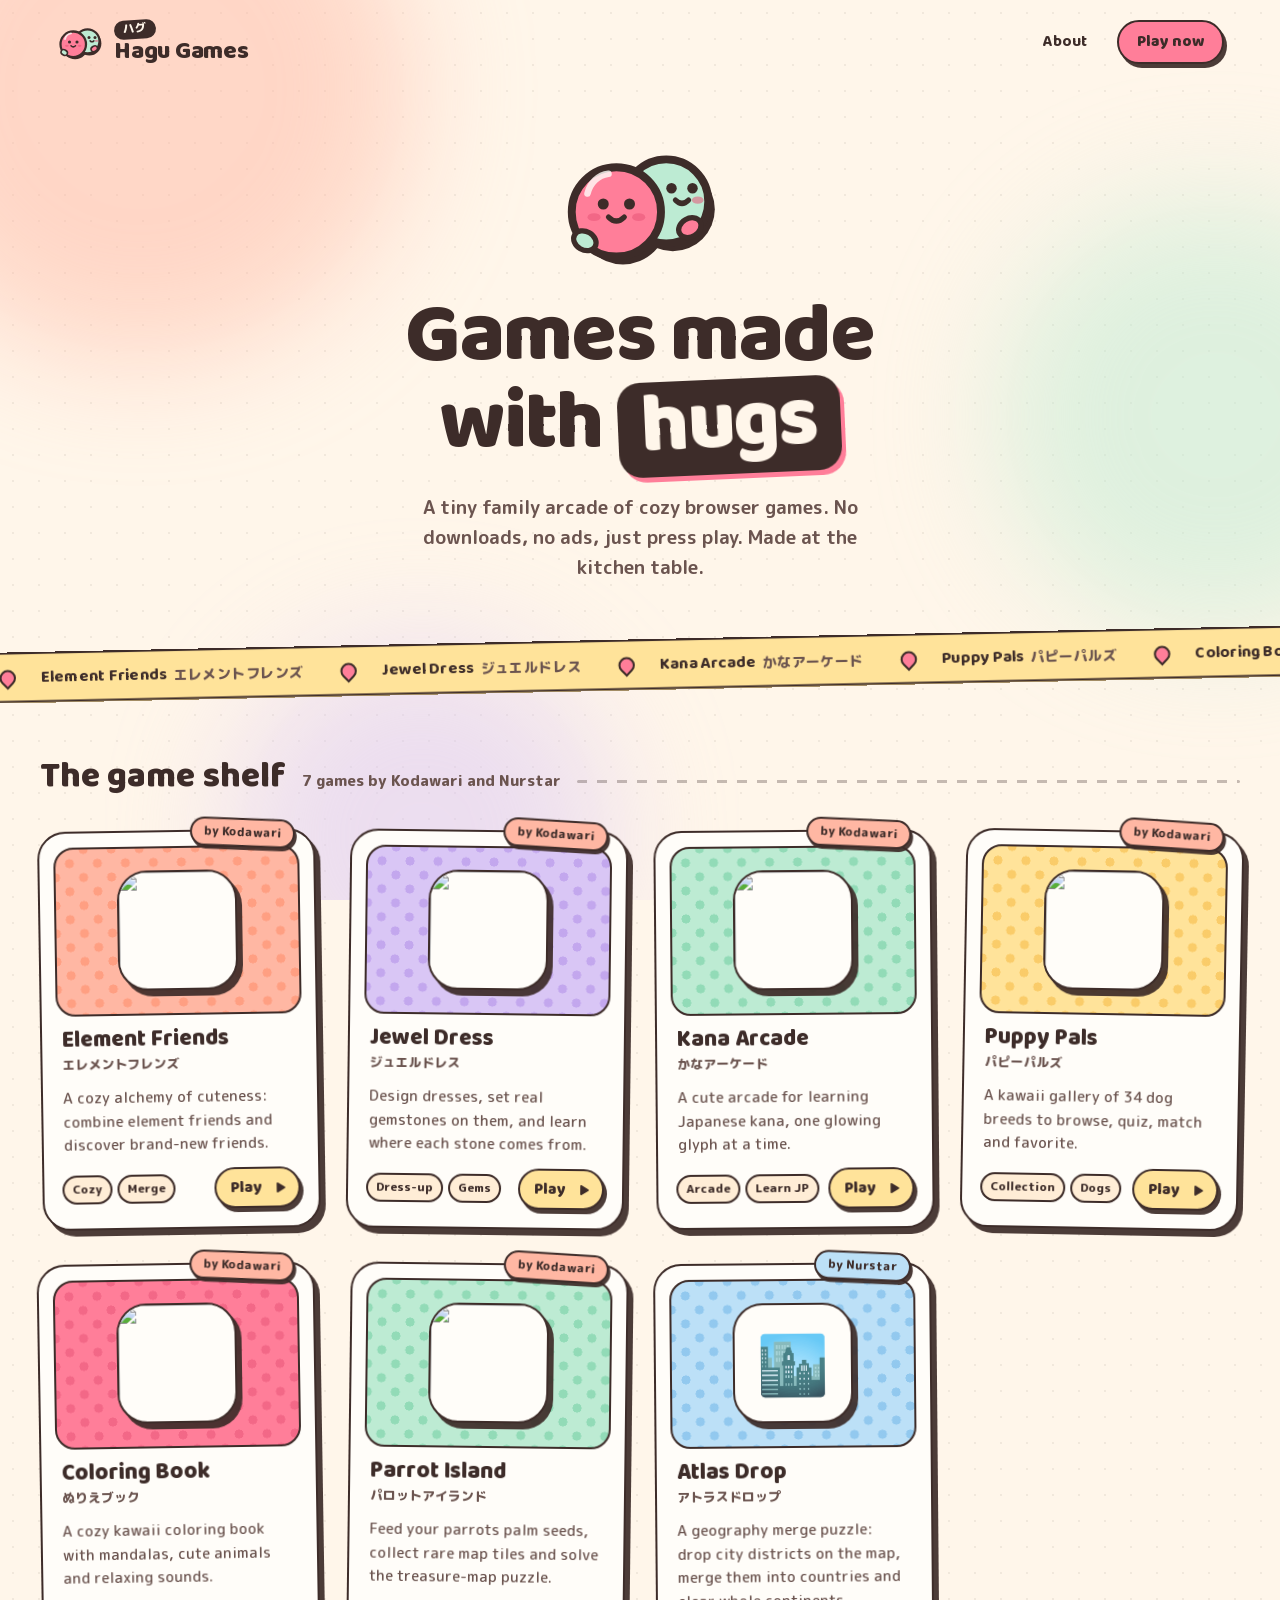
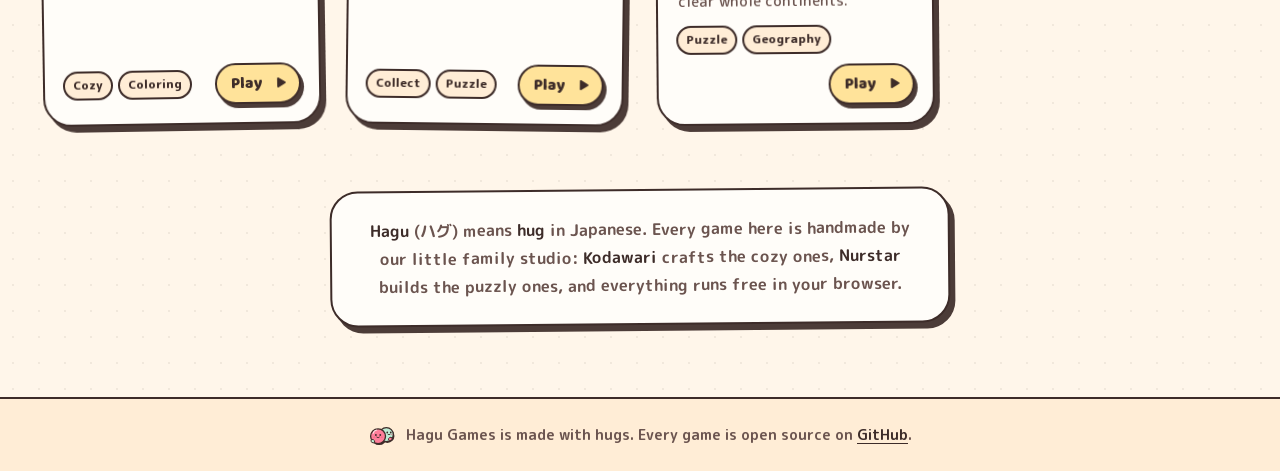
==== commit 6d610cca: "Rename Parrot Palm to Parrot Island in the hub" ====
--- a/index.html
+++ b/index.html
@@ -4,7 +4,7 @@
   <meta charset="UTF-8">
   <meta name="viewport" content="width=device-width, initial-scale=1.0">
   <title>Hagu Games: cozy games made with hugs</title>
-  <meta name="description" content="Hagu Games is a cozy arcade of family-made browser games: Element Friends, Jewel Dress, Kana Arcade, Puppy Pals, Coloring Book, Parrot Palm and Atlas Drop. Free to play, right in your browser.">
+  <meta name="description" content="Hagu Games is a cozy arcade of family-made browser games: Element Friends, Jewel Dress, Kana Arcade, Puppy Pals, Coloring Book, Parrot Island and Atlas Drop. Free to play, right in your browser.">
   <meta name="theme-color" content="#FFF6EA">
   <link rel="canonical" href="https://hagugames.com/">
 
@@ -20,8 +20,17 @@
 
   <link rel="icon" href="img/favicon.svg" type="image/svg+xml">
   <link rel="icon" href="img/favicon-32.png" sizes="32x32" type="image/png">
+  <link rel="icon" href="/img/favicon-48.png" sizes="48x48" type="image/png">
+  <link rel="icon" href="/img/favicon-96.png" sizes="96x96" type="image/png">
+  <link rel="icon" href="/img/favicon-192.png" sizes="192x192" type="image/png">
   <link rel="apple-touch-icon" href="img/apple-touch-icon.png">
   <link rel="manifest" href="site.webmanifest">
+  <script type="application/ld+json">
+  {"@context":"https://schema.org","@graph":[
+    {"@type":"WebSite","name":"Hagu Games","alternateName":"Hagu","url":"https://hagugames.com/"},
+    {"@type":"Organization","name":"Hagu Games","url":"https://hagugames.com/","logo":"https://hagugames.com/img/icon-512.png"}
+  ]}
+  </script>
 
   <link rel="stylesheet" href="fonts/fonts.css">
   <link rel="stylesheet" href="css/style.css">
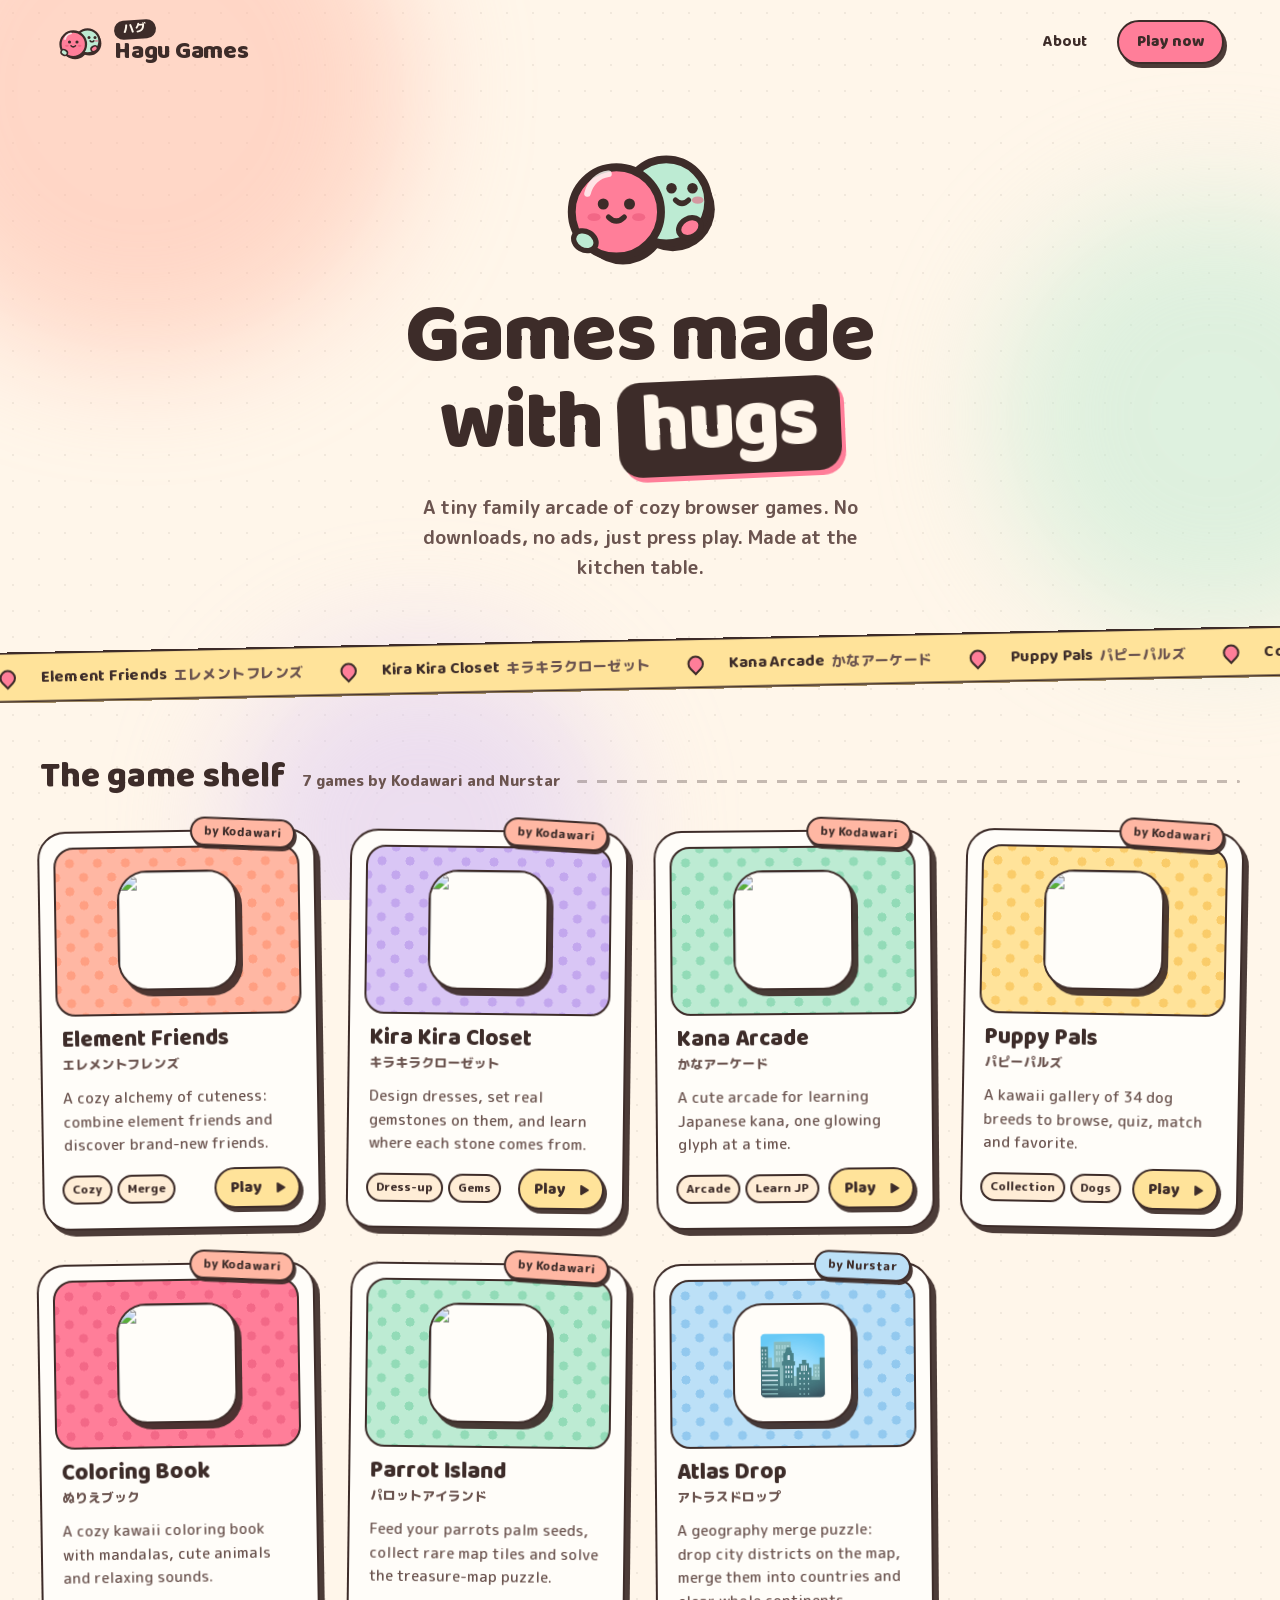
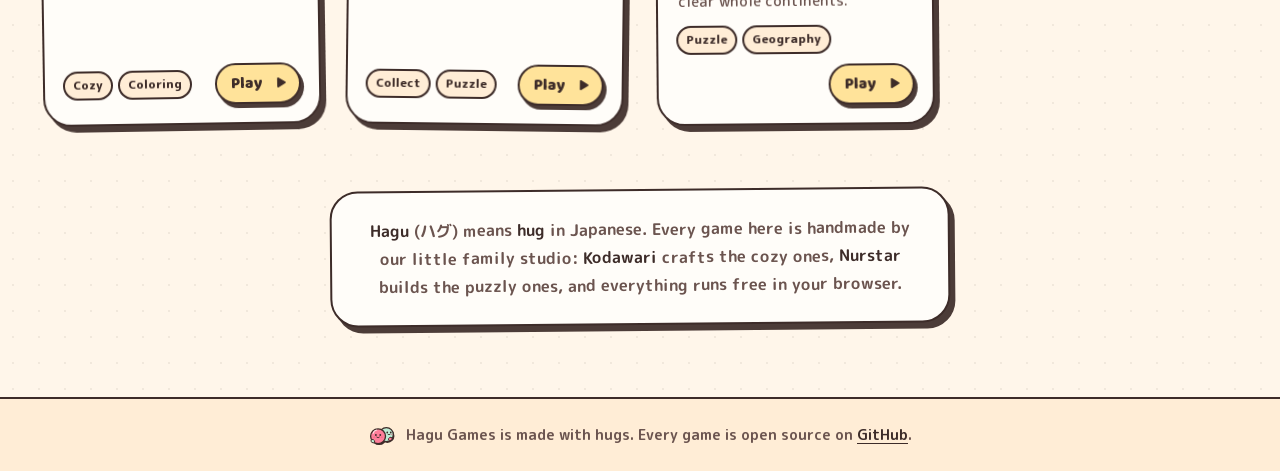
==== commit 10035115: "Rename Jewel Dress to Kira Kira Closet in the hub" ====
--- a/index.html
+++ b/index.html
@@ -4,7 +4,7 @@
   <meta charset="UTF-8">
   <meta name="viewport" content="width=device-width, initial-scale=1.0">
   <title>Hagu Games: cozy games made with hugs</title>
-  <meta name="description" content="Hagu Games is a cozy arcade of family-made browser games: Element Friends, Jewel Dress, Kana Arcade, Puppy Pals, Coloring Book, Parrot Island and Atlas Drop. Free to play, right in your browser.">
+  <meta name="description" content="Hagu Games is a cozy arcade of family-made browser games: Element Friends, Kira Kira Closet, Kana Arcade, Puppy Pals, Coloring Book, Parrot Island and Atlas Drop. Free to play, right in your browser.">
   <meta name="theme-color" content="#FFF6EA">
   <link rel="canonical" href="https://hagugames.com/">
 
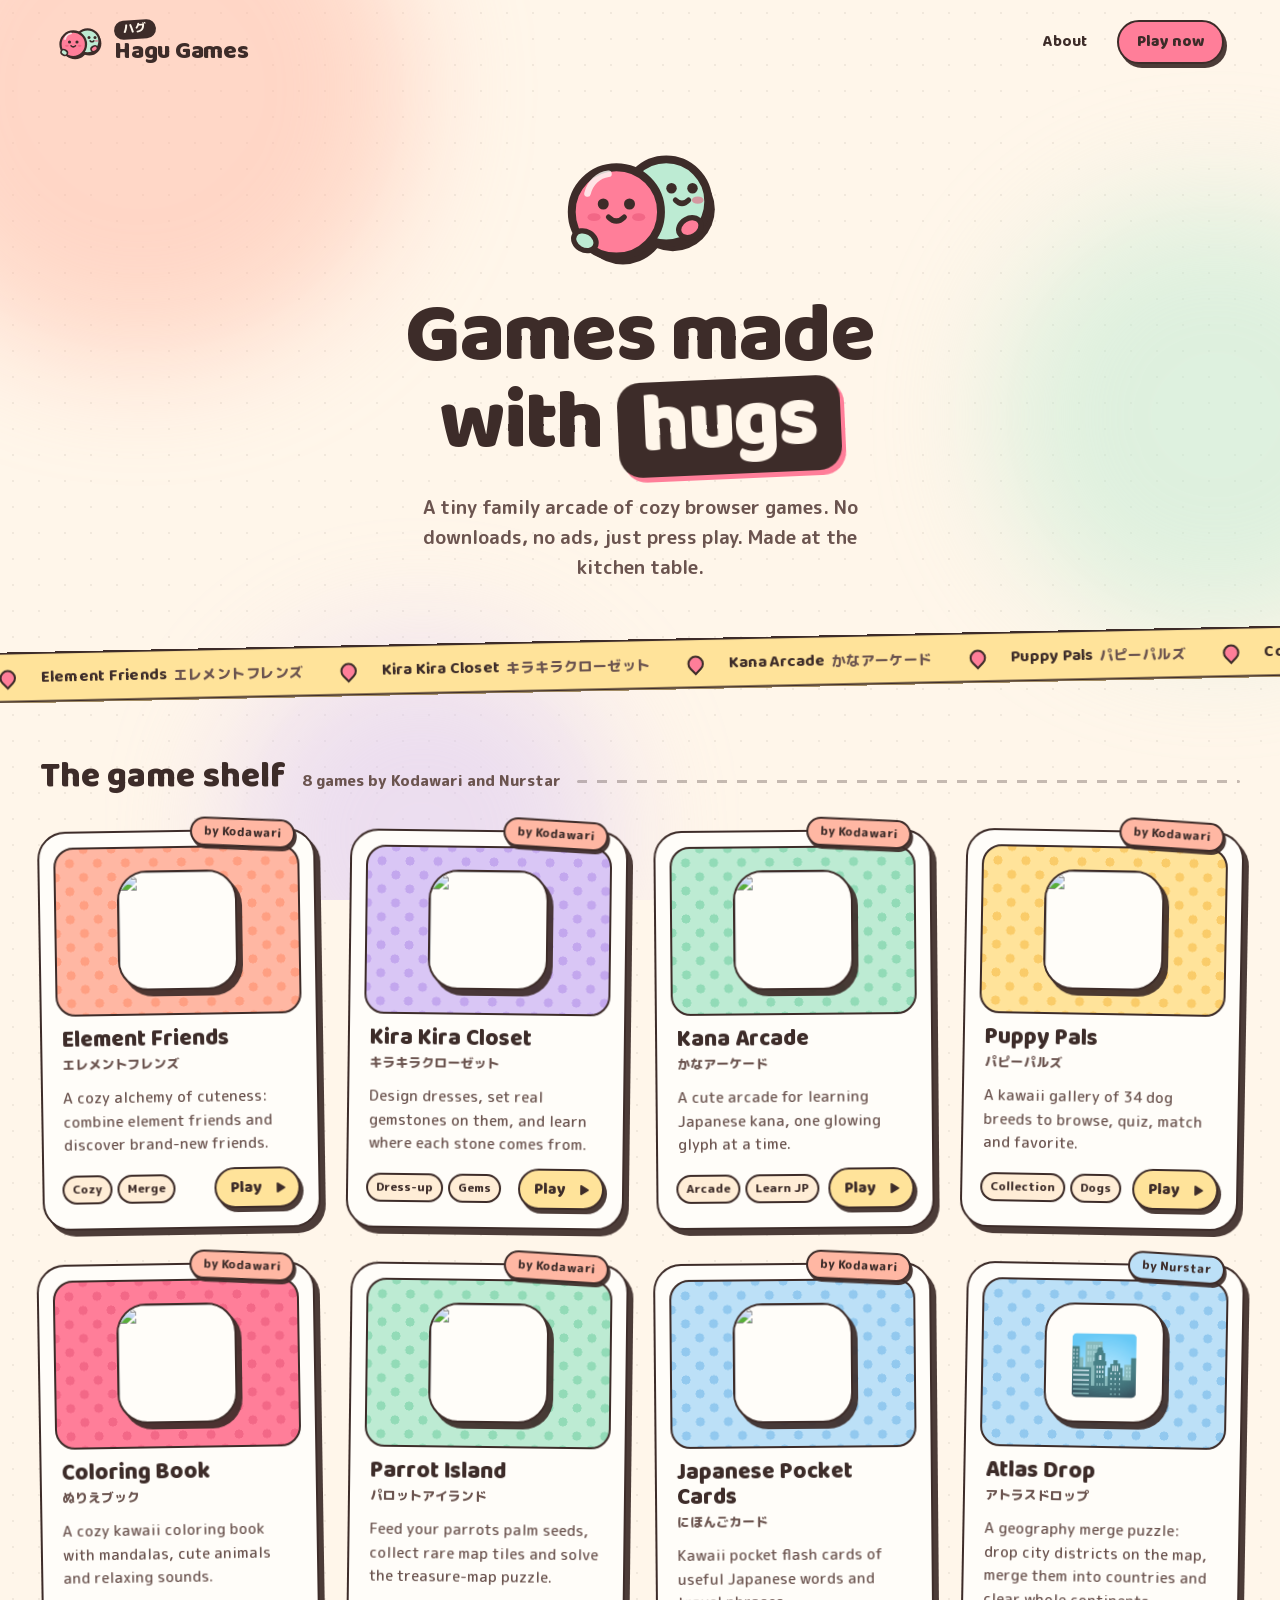
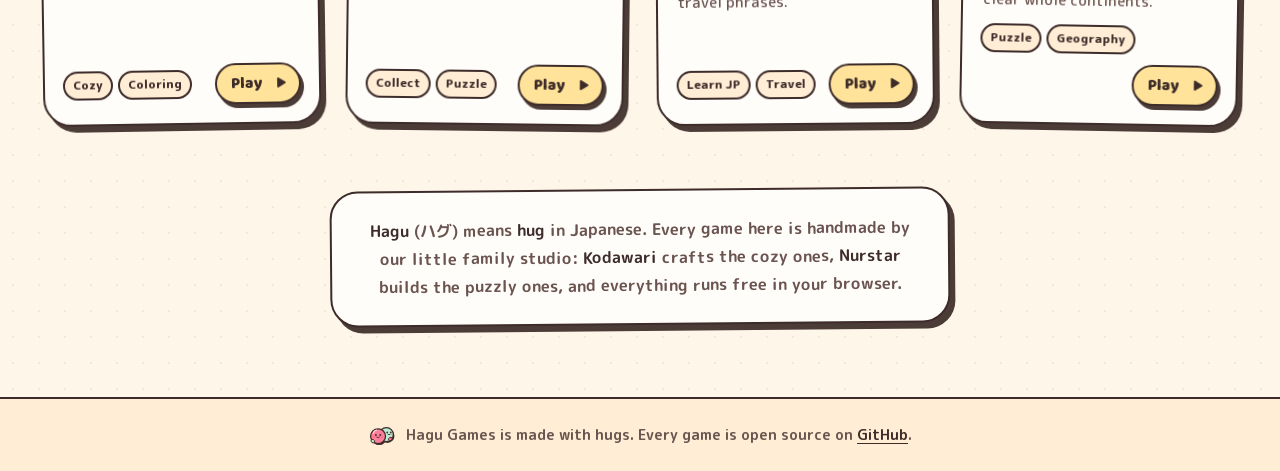
==== commit 39615052: "Add Japanese Pocket Cards to the arcade" ====
--- a/index.html
+++ b/index.html
@@ -4,7 +4,7 @@
   <meta charset="UTF-8">
   <meta name="viewport" content="width=device-width, initial-scale=1.0">
   <title>Hagu Games: cozy games made with hugs</title>
-  <meta name="description" content="Hagu Games is a cozy arcade of family-made browser games: Element Friends, Kira Kira Closet, Kana Arcade, Puppy Pals, Coloring Book, Parrot Island and Atlas Drop. Free to play, right in your browser.">
+  <meta name="description" content="Hagu Games is a cozy arcade of family-made browser games: Element Friends, Kira Kira Closet, Kana Arcade, Puppy Pals, Coloring Book, Parrot Island, Japanese Pocket Cards and Atlas Drop. Free to play, right in your browser.">
   <meta name="theme-color" content="#FFF6EA">
   <link rel="canonical" href="https://hagugames.com/">
 
